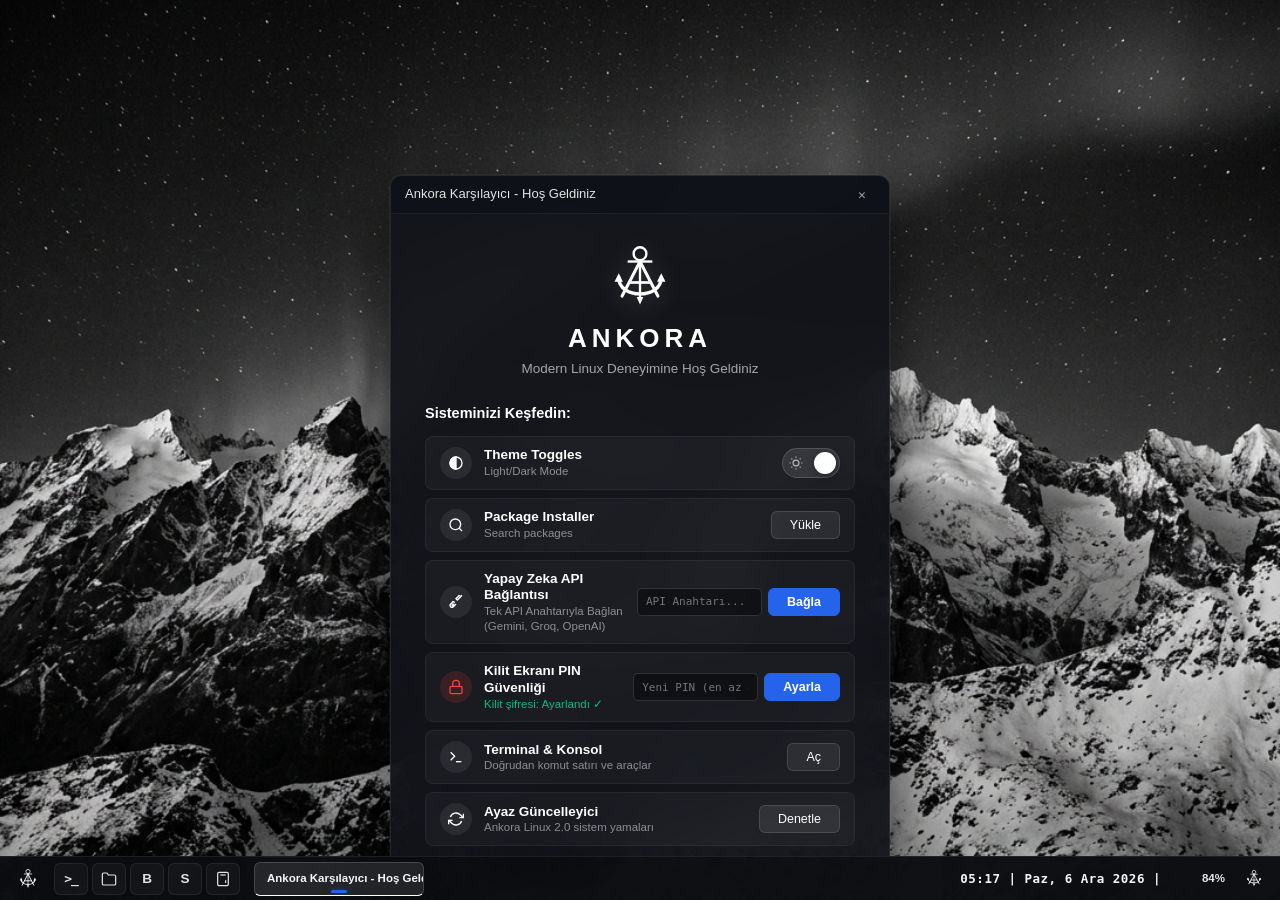
==== src/index.html @ e2a37437 "feat: Ayaz DE 2.0 guvenlik iyilestirmeleri, Windows build araclari ve hibrit Live ISO workflow" ====
<!DOCTYPE html>
<html lang="tr">
<head>
  <meta charset="UTF-8">
  <meta name="viewport" content="width=device-width, initial-scale=1.0">
  <title>Ayaz — Ankora Linux</title>
  <link rel="stylesheet" href="style.css">
</head>
<body class="desktop-body">

  <!-- Minimalist Monokrom Duvar Kağıdı Katmanı -->
  <div class="desktop-wallpaper" id="desktop-wallpaper"></div>

  <!-- Donanım Parlaklık ve Gece Filtresi -->
  <div id="screen-dimmer" class="screen-dimmer"></div>
  <div id="screen-night" class="screen-night"></div>

  <!-- AYAZ DE GÜVENLİ KİLİT EKRANI (LOCK SCREEN OVERLAY) -->
  <div id="screen-lock" class="screen-lock-overlay">
    <div class="lock-backdrop"></div>
    <div class="lock-container">
      <!-- Üst Durum ve Saat -->
      <div class="lock-top-bar">
        <div class="lock-brand">
          <img src="anchor.svg" alt="Ankora" class="lock-brand-icon">
          <span>Ankora Linux 2.0 (Daedalus)</span>
        </div>
        <div class="lock-indicators">
          <span class="lock-pill" id="lock-wifi-status">📶 Ankora-Net</span>
          <span class="lock-pill" id="lock-battery-status">🔋 %84</span>
        </div>
      </div>

      <div class="lock-center-content">
        <div class="lock-clock-box">
          <div class="lock-big-time" id="lock-clock-time">16:48</div>
          <div class="lock-big-date" id="lock-clock-date">Salı, 24 Ekim 2026</div>
        </div>

        <div class="lock-auth-card">
          <div class="lock-avatar-wrap">
            <img src="logo.svg" alt="pars" class="lock-avatar">
            <span class="lock-avatar-status"></span>
          </div>
          <div class="lock-username">pars</div>
          <div class="lock-hostname">ankora-box • SysVinit Kiosk</div>

          <!-- PIN / Şifre Giriş Formu (CSP Uyumlu) -->
          <form class="lock-form" id="lock-auth-form">
            <div class="lock-input-group">
              <input type="password" id="lock-password-input" class="lock-input" placeholder="Kilit PIN'i veya Parola..." autocomplete="current-password">
              <button type="button" class="btn-toggle-eye" id="btn-lock-toggle-pass" title="Göster/Gizle">👁️</button>
            </div>
            <button type="submit" class="btn-unlock" id="btn-lock-submit" title="Kilidi Aç">
              <svg viewBox="0 0 24 24" fill="none" stroke="currentColor" stroke-width="2">
                <line x1="5" y1="12" x2="19" y2="12"></line>
                <polyline points="12 5 19 12 12 19"></polyline>
              </svg>
            </button>
          </form>

          <div class="lock-error-msg" id="lock-error-msg"></div>

          <div class="lock-quick-hints">
            <span class="lock-hint">Güvenli Oturum Koruması (SHA-256 + Salt Doğrulamalı)</span>
          </div>
        </div>
      </div>

      <!-- Alt Güç Aksiyonları -->
      <div class="lock-bottom-bar">
        <button class="lock-power-btn" id="lock-btn-restart" title="Sistemi Yeniden Başlat">
          <svg viewBox="0 0 24 24" fill="none" stroke="currentColor" stroke-width="1.8"><polyline points="23 4 23 10 17 10"></polyline><polyline points="1 20 1 14 7 14"></polyline><path d="M3.51 9a9 9 0 0 1 14.85-3.36L23 10M1 14l4.64 4.36A9 9 0 0 0 20.49 15"></path></svg>
          Yeniden Başlat
        </button>
        <button class="lock-power-btn danger" id="lock-btn-shutdown" title="Sistemi Kapat">
          <svg viewBox="0 0 24 24" fill="none" stroke="currentColor" stroke-width="1.8"><path d="M18.36 6.64a9 9 0 1 1-12.73 0"></path><line x1="12" y1="2" x2="12" y2="12"></line></svg>
          Kapat
        </button>
      </div>
    </div>
  </div>

  <!-- MASAÜSTÜ ÇALIŞMA ALANI -->
  <main class="desktop-workspace" id="desktop-workspace">
    <!-- Ayaz DE Akıcı Pencere Hizalama & Snap Önizleme Hayaleti -->
    <div id="window-snap-preview" class="window-snap-preview"></div>

    <!-- MASAÜSTÜ SİMGELERİ (Yalnızca dinamik harici uygulamalar) -->
    <nav class="desktop-grid" id="desktop-grid" aria-label="Masaüstü Simgeleri">
      <div id="dynamic-desktop-icons"></div>
    </nav>

    <!-- ======================================================================= -->
    <!-- 1. ANKORA KARŞILAYICI (DESKTOP PREVIEW İLE BİREBİR)                     -->
    <!-- ======================================================================= -->
    <section class="window welcome-preview-window" id="win-welcome" style="top: calc(50vh - 275px); left: calc(50vw - 250px); width: 500px;" aria-labelledby="welcome-header-title">
      <div class="window-header" data-tauri-drag-region>
        <div class="window-meta">
          <span id="welcome-header-title">Ankora Karşılayıcı - Hoş Geldiniz</span>
        </div>
        <div class="window-controls">
          <button class="ctrl-btn close" title="Kapat">✕</button>
        </div>
      </div>
      <div class="window-view welcome-preview-view">
        <div class="welcome-preview-content">
          <!-- Centered Ankora Logo -->
          <div class="preview-logo-wrap">
            <img src="anchor.svg" alt="Ankora Logo" class="preview-anchor-logo">
          </div>

          <!-- ANKORA Heading -->
          <h1 class="preview-title">ANKORA</h1>
          <p class="preview-subtitle">Modern Linux Deneyimine Hoş Geldiniz</p>

          <!-- Sisteminizi Keşfedin -->
          <div class="preview-section-title">Sisteminizi Keşfedin:</div>

          <div class="preview-features-list">
            <!-- Row 1: Theme Toggles (Light/Dark Mode) -->
            <div class="preview-feature-row">
              <div class="feature-left">
                <div class="feature-icon-circle">
                  <svg viewBox="0 0 24 24" fill="none" stroke="currentColor" stroke-width="2" class="feature-svg">
                    <circle cx="12" cy="12" r="9"></circle>
                    <path d="M12 3a9 9 0 0 0 0 18z" fill="currentColor"></path>
                  </svg>
                </div>
                <div class="feature-labels">
                  <span class="feature-name">Theme Toggles</span>
                  <span class="feature-desc">Light/Dark Mode</span>
                </div>
              </div>
              <div class="feature-right">
                <div class="theme-sun-moon-toggle" id="welcome-theme-toggle" role="button" tabindex="0" title="Açık / Koyu Tema Değiştir">
                  <span class="toggle-icon sun" title="Açık Mod">
                    <svg viewBox="0 0 24 24" fill="none" stroke="currentColor" stroke-width="2"><circle cx="12" cy="12" r="5"></circle><line x1="12" y1="1" x2="12" y2="3"></line><line x1="12" y1="21" x2="12" y2="23"></line><line x1="4.22" y1="4.22" x2="5.64" y2="5.64"></line><line x1="18.36" y1="18.36" x2="19.78" y2="19.78"></line><line x1="1" y1="12" x2="3" y2="12"></line><line x1="21" y1="12" x2="23" y2="12"></line><line x1="4.22" y1="19.78" x2="5.64" y2="18.36"></line><line x1="18.36" y1="5.64" x2="19.78" y2="4.22"></line></svg>
                  </span>
                  <span class="toggle-icon moon" title="Koyu Mod">
                    <svg viewBox="0 0 24 24" fill="none" stroke="currentColor" stroke-width="2"><path d="M21 12.79A9 9 0 1 1 11.21 3 7 7 0 0 0 21 12.79z"></path></svg>
                  </span>
                  <span class="toggle-slider-knob"></span>
                </div>
              </div>
            </div>

            <!-- Row 2: Package Installer (Search packages) -> "Yükle" -->
            <div class="preview-feature-row">
              <div class="feature-left">
                <div class="feature-icon-circle">
                  <svg viewBox="0 0 24 24" fill="none" stroke="currentColor" stroke-width="2" class="feature-svg">
                    <circle cx="11" cy="11" r="8"></circle>
                    <line x1="21" y1="21" x2="16.65" y2="16.65"></line>
                  </svg>
                </div>
                <div class="feature-labels">
                  <span class="feature-name">Package Installer</span>
                  <span class="feature-desc">Search packages</span>
                </div>
              </div>
              <div class="feature-right">
                <button class="preview-action-btn" id="welcome-btn-store">Yükle</button>
              </div>
            </div>

            <!-- Row 3: Tek API Anahtarı ile AI Bağlantısı -->
            <div class="preview-feature-row ai-connect-row">
              <div class="feature-left">
                <div class="feature-icon-circle">
                  <svg viewBox="0 0 24 24" fill="none" stroke="currentColor" stroke-width="2" class="feature-svg">
                    <path d="M21 2l-2 2m-2-2l2 2m0 0l-5 5-2-2 5-5m-9 9l-4 4a2.828 2.828 0 0 0 4 4l4-4m-4-4l2 2"></path>
                    <circle cx="7.5" cy="16.5" r="1.5"></circle>
                  </svg>
                </div>
                <div class="feature-labels">
                  <span class="feature-name">Yapay Zeka API Bağlantısı</span>
                  <span class="feature-desc" id="welcome-key-status-label">Tek API Anahtarıyla Bağlan (Gemini, Groq, OpenAI)</span>
                </div>
              </div>
              <div class="feature-right">
                <div class="welcome-key-box">
                  <input type="password" id="welcome-api-key-input" class="welcome-key-input" placeholder="API Anahtarı..." autocomplete="off">
                  <button class="preview-action-btn highlight" id="welcome-btn-save-key">Bağla</button>
                </div>
              </div>
            </div>

            <!-- Row 3.1: Kilit Ekranı & Güvenlik PIN'i (İlk Açılış Ayarı) -->
            <div class="preview-feature-row lock-pin-row">
              <div class="feature-left">
                <div class="feature-icon-circle" style="background: rgba(239, 68, 68, 0.15); color: #ef4444;">
                  <svg viewBox="0 0 24 24" fill="none" stroke="currentColor" stroke-width="2" class="feature-svg">
                    <rect x="3" y="11" width="18" height="11" rx="2" ry="2"></rect>
                    <path d="M7 11V7a5 5 0 0 1 10 0v4"></path>
                  </svg>
                </div>
                <div class="feature-labels">
                  <span class="feature-name">Kilit Ekranı PIN Güvenliği</span>
                  <span class="feature-desc" id="welcome-lock-status-label">Kilit şifresi: İlk açılışta belirlenmelidir</span>
                </div>
              </div>
              <div class="feature-right">
                <div class="welcome-key-box">
                  <input type="password" id="welcome-lock-pin-input" class="welcome-key-input" placeholder="Yeni PIN (en az 4 hane)" maxlength="16" autocomplete="off">
                  <button class="preview-action-btn highlight" id="welcome-btn-save-pin">Ayarla</button>
                </div>
              </div>
            </div>

            <!-- Row 4: Terminal & Konsol -> "Aç" -->
            <div class="preview-feature-row">
              <div class="feature-left">
                <div class="feature-icon-circle">
                  <svg viewBox="0 0 24 24" fill="none" stroke="currentColor" stroke-width="2" class="feature-svg">
                    <polyline points="4 17 10 11 4 5"></polyline>
                    <line x1="12" y1="19" x2="20" y2="19"></line>
                  </svg>
                </div>
                <div class="feature-labels">
                  <span class="feature-name">Terminal &amp; Konsol</span>
                  <span class="feature-desc">Doğrudan komut satırı ve araçlar</span>
                </div>
              </div>
              <div class="feature-right">
                <button class="preview-action-btn" id="welcome-btn-term">Aç</button>
              </div>
            </div>

            <!-- Row 5: Sistem Güncellemeleri -> "Denetle" -->
            <div class="preview-feature-row">
              <div class="feature-left">
                <div class="feature-icon-circle">
                  <svg viewBox="0 0 24 24" fill="none" stroke="currentColor" stroke-width="2" class="feature-svg">
                    <polyline points="23 4 23 10 17 10"></polyline>
                    <polyline points="1 20 1 14 7 14"></polyline>
                    <path d="M3.51 9a9 9 0 0 1 14.85-3.36L23 10M1 14l4.64 4.36A9 9 0 0 0 20.49 15"></path>
                  </svg>
                </div>
                <div class="feature-labels">
                  <span class="feature-name">Ayaz Güncelleyici</span>
                  <span class="feature-desc">Ankora Linux 2.0 sistem yamaları</span>
                </div>
              </div>
              <div class="feature-right">
                <button class="preview-action-btn" id="welcome-btn-update">Denetle</button>
              </div>
            </div>
          </div>

          <!-- Alt Seçenekler -->
          <div class="welcome-preview-footer">
            <label class="check-container-sm">
              <input type="checkbox" id="chk-show-on-startup" checked>
              <span>Açılışta Karşılayıcıyı Göster</span>
            </label>
            <button class="btn-text-link" id="btn-open-advanced-settings" title="Tüm sistem ayarlarını aç">
              Tüm Ayarlar →
            </button>
          </div>
        </div>
      </div>
    </section>

    <!-- ======================================================================= -->
    <!-- 2. ANKORA KURULUM ARACI (MODERN OS TARGET INSTALLER)                    -->
    <!-- ======================================================================= -->
    <section class="window" id="win-installer" style="top: 50px; left: 200px; width: 780px; height: 540px;" aria-labelledby="installer-header-title">
      <div class="window-header" data-tauri-drag-region>
        <div class="window-meta">
          <img src="logo.svg" alt="Icon" class="meta-logo">
          <span id="installer-header-title">Ankora Linux Kurulum Aracı (OS Installer)</span>
        </div>
        <div class="window-controls">
          <button class="ctrl-btn min" title="Küçült">−</button>
          <button class="ctrl-btn max" title="Büyüt">□</button>
          <button class="ctrl-btn close" title="Kapat">✕</button>
        </div>
      </div>
      <div class="window-view">
        <div class="installer-wizard">
          
          <!-- Adım İlerleme Başlığı -->
          <div class="wizard-stepper">
            <div class="step-node active" id="step-node-1">1. Hedef Disk</div>
            <div class="step-node" id="step-node-2">2. Kullanıcı Hesabı</div>
            <div class="step-node" id="step-node-3">3. Kurulum Onayı</div>
            <div class="step-node" id="step-node-4">4. Kurulum Süreci</div>
          </div>

          <!-- Adım 1: Disk Seçimi -->
          <div class="wizard-pane active" id="wizard-pane-1">
            <h3>Hedef Sabit Diski veya SSD'yi Seçin</h3>
            <p>Ankora Linux, seçilen diski GPT biçiminde bölümlendirip EFI ve ext4 kök bölümü oluşturacaktır.</p>

            <div class="disk-selection-box" id="disk-selection-box">
              <!-- JS get_storage_devices ile doldurulacak -->
              <div class="disk-loading">Sürücüler taranıyor (lsblk)...</div>
            </div>

            <div class="wizard-nav">
              <button class="btn-pkg next-step-btn" id="btn-step1-next">İleri: Kullanıcı Bilgileri →</button>
            </div>
          </div>

          <!-- Adım 2: Kullanıcı ve Sistem Adı -->
          <div class="wizard-pane" id="wizard-pane-2">
            <h3>Kullanıcı ve Bilgisayar Bilgileri</h3>
            <p>Sisteminize giriş yapacağınız ana yönetici hesabını oluşturun:</p>

            <div class="form-grid">
              <div class="form-group">
                <label>Tam Adınız:</label>
                <input type="text" id="inst-fullname" class="input-mono" value="Pars Özkan">
              </div>
              <div class="form-group">
                <label>Kullanıcı Adı (sudo):</label>
                <input type="text" id="inst-username" class="input-mono" value="pars">
              </div>
              <div class="form-group">
                <label>Bilgisayar Adı (Hostname):</label>
                <input type="text" id="inst-hostname" class="input-mono" value="ankora-pc">
              </div>
              <div class="form-group">
                <label>Kullanıcı Parolası:</label>
                <input type="password" id="inst-password" class="input-mono" value="ankora">
              </div>
            </div>

            <div style="margin-top: 10px;">
              <label class="check-container">
                <input type="checkbox" id="inst-autologin" checked>
                <span>Açılışta otomatik oturum aç (nodm Kiosk modu)</span>
              </label>
            </div>

            <div class="wizard-nav">
              <button class="btn-pkg prev-step-btn" id="btn-step2-prev">← Geri</button>
              <button class="btn-pkg next-step-btn" id="btn-step2-next">İleri: Onay →</button>
            </div>
          </div>

          <!-- Adım 3: Kurulum Onayı -->
          <div class="wizard-pane" id="wizard-pane-3">
            <h3>Kurulumu Başlatmaya Hazır</h3>
            <div class="alert-box-mono">
              <strong>DİKKAT:</strong> Seçilen disk üzerindeki tüm mevcut veriler silinecektir!
            </div>

            <div class="summary-card">
              <div><span>Hedef Disk:</span> <strong id="sum-disk">/dev/sda</strong></div>
              <div><span>Kullanıcı Hesabı:</span> <strong id="sum-user">pars</strong></div>
              <div><span>Bilgisayar Adı:</span> <strong id="sum-host">ankora-pc</strong></div>
              <div><span>Taban Çekirdek:</span> <strong>Devuan Daedalus (SysVinit)</strong></div>
              <div><span>Önyükleyici:</span> <strong>GRUB x86_64-efi</strong></div>
            </div>

            <div class="wizard-nav">
              <button class="btn-pkg prev-step-btn" id="btn-step3-prev">← Geri</button>
              <button class="btn-pkg" id="btn-start-real-install" style="background: var(--text-primary); color: var(--bg-deep);">Diske Kurulumu Başlat</button>
            </div>
          </div>

          <!-- Adım 4: Kurulum Süreci -->
          <div class="wizard-pane" id="wizard-pane-4">
            <h3 id="inst-exec-title">Ankora Linux Kuruluyor...</h3>
            <p id="inst-exec-desc">Lütfen bekleyin, canlı imaj hedef diske kopyalanıyor.</p>

            <div class="progress-mono-track" style="height: 6px; margin: 16px 0;">
              <div class="progress-mono-fill" id="inst-wizard-progress" style="width: 5%;"></div>
            </div>

            <div class="term-viewport" style="height: 180px; font-size: 11px;" id="installer-logs-view">
              <div class="term-row muted">[1/6] Disk GPT olarak bölümlendiriliyor...</div>
            </div>

            <div class="wizard-nav" id="installer-finish-nav" style="display: none;">
              <button class="btn-pkg" id="btn-installer-reboot" style="background: var(--text-primary); color: var(--bg-deep);">Sistemi Yeniden Başlat</button>
            </div>
          </div>

        </div>
      </div>
    </section>

    <!-- ======================================================================= -->
    <!-- 3. ANKORA MAĞAZA                                                        -->
    <!-- ======================================================================= -->
    <section class="window" id="win-store" style="top: 70px; left: 90px; width: 840px; height: 500px;" aria-labelledby="store-header-title">
      <div class="window-header" data-tauri-drag-region>
        <div class="window-meta">
          <span id="store-header-title">Paket Yöneticisi — Ankora Deposu</span>
        </div>
        <div class="window-controls">
          <button class="ctrl-btn min" title="Küçült">−</button>
          <button class="ctrl-btn max" title="Büyüt">□</button>
          <button class="ctrl-btn close" title="Kapat">✕</button>
        </div>
      </div>
      <div class="window-view">
        <div class="store-container">
          <div class="store-toolbar">
            <input type="text" id="store-search" class="store-search" placeholder="Paket adı veya açıklama ara...">
            <div class="store-nav">
              <button class="store-filter-btn active" data-cat="all">Tümü</button>
              <button class="store-filter-btn" data-cat="dev">Geliştirici</button>
              <button class="store-filter-btn" data-cat="media">Medya</button>
              <button class="store-filter-btn" data-cat="graphics">Grafik</button>
              <button class="store-filter-btn" data-cat="net">İnternet</button>
              <button class="store-filter-btn" data-cat="office">Ofis</button>
              <button class="store-filter-btn" data-cat="sys">Sistem</button>
              <button class="store-filter-btn" data-cat="util">Araçlar</button>
            </div>
          </div>
          <div class="store-table-wrap">
            <table class="store-table">
              <thead>
                <tr>
                  <th style="width: 220px;">Uygulama</th>
                  <th>Açıklama</th>
                  <th style="width: 90px;">Boyut</th>
                  <th style="width: 120px; text-align: right;">Durum</th>
                </tr>
              </thead>
              <tbody id="store-table-body"></tbody>
            </table>
          </div>
        </div>
      </div>
    </section>

    <!-- ======================================================================= -->
    <!-- 4. TERMİNAL                                                             -->
    <!-- ======================================================================= -->
    <section class="window" id="win-terminal" style="top: 90px; left: 180px; width: 780px; height: 460px;" aria-labelledby="term-header-title">
      <div class="window-header" data-tauri-drag-region>
        <div class="window-meta">
          <span id="term-header-title">pars@ankora-os: ~ (bash / tauri-ipc)</span>
        </div>
        <div class="window-controls">
          <button class="ctrl-btn min" title="Küçült">−</button>
          <button class="ctrl-btn max" title="Büyüt">□</button>
          <button class="ctrl-btn close" title="Kapat">✕</button>
        </div>
      </div>
      <div class="window-view">
        <div class="term-toolbar">
          <div class="term-quick-chips">
            <button class="term-chip-btn" data-cmd="free -h">⚡ free -h</button>
            <button class="term-chip-btn" data-cmd="df -h /">💾 df -h</button>
            <button class="term-chip-btn" data-cmd="uptime">⏱ uptime</button>
            <button class="term-chip-btn" data-cmd="ps aux">📊 ps aux</button>
            <button class="term-chip-btn" data-cmd="uname -a">🐧 uname -a</button>
            <button class="term-chip-btn" data-cmd="clear">🧹 clear</button>
          </div>
          <button class="term-clear-action-btn" id="btn-term-clear-logs" title="Ekran Çıktısını Temizle">Temizle</button>
        </div>
        <div class="term-viewport" id="term-viewport">
          <div class="term-logs" id="term-logs">
            <div class="term-row muted">Ankora Linux 2.0 (Devuan Daedalus) x86_64 - Tauri Rust Native Core</div>
            <div class="term-row muted">Komut rehberi için 'help' yazabilirsiniz. Komutlar doğrudan sistem kabuğuna iletilir.</div>
          </div>
          <div class="term-cmdline">
            <span class="term-lead">pars@ankora-os:~$</span>
            <input type="text" id="term-input" class="term-input" autocomplete="off" spellcheck="false" autofocus>
          </div>
        </div>
      </div>
    </section>

    <!-- ======================================================================= -->
    <!-- 5. AI AJAN                                                              -->
    <!-- ======================================================================= -->
    <section class="window" id="win-ai" style="top: 60px; left: 140px; width: 760px; height: 520px;" aria-labelledby="ai-header-title">
      <div class="window-header" data-tauri-drag-region>
        <div class="window-meta">
          <span id="ai-header-title">Ankora AI Sistem Asistanı (Otonom Ajan & Çoklu Model)</span>
        </div>
        <div class="window-controls">
          <button class="ctrl-btn min" title="Küçült">−</button>
          <button class="ctrl-btn max" title="Büyüt">□</button>
          <button class="ctrl-btn close" title="Kapat">✕</button>
        </div>
      </div>
      <div class="window-view">
        <div class="ai-layout">
          <div class="ai-status-bar">
            <div class="ai-provider-info">
              <span class="ai-capsule" id="ai-current-provider-badge">Ollama (Yerel)</span>
              <span class="ai-capsule" id="ai-current-mode-badge">
                <svg class="btn-icon-svg" viewBox="0 0 24 24" fill="none" stroke="currentColor" stroke-width="1.8" style="width:12px;height:12px;display:inline-block;vertical-align:-1px;margin-right:4px;"><path d="M12 22s8-4 8-10V5l-8-3-8 3v7c0 6 8 10 8 10z"></path></svg>
                Sistem Teftiş Ajanı
              </span>
            </div>
            <div class="ai-endpoint-info">
              <span class="status-pill online" id="ai-status-indicator">Bağlı / Hazır</span>
              <button class="ai-config-toggle-btn" id="btn-ai-clear-chat" title="Sohbet Geçmişini Temizle ve Belleği Boşalt">
                <svg viewBox="0 0 24 24" fill="none" stroke="currentColor" stroke-width="1.8" style="width: 13px; height: 13px;"><polyline points="3 6 5 6 21 6"></polyline><path d="M19 6v14a2 2 0 0 1-2 2H7a2 2 0 0 1-2-2V6m3 0V4a2 2 0 0 1 2-2h4a2 2 0 0 1 2 2v2"></path></svg>
                <span>Temizle</span>
              </button>
              <button class="ai-config-toggle-btn" id="btn-toggle-ai-config" title="API Anahtarı ve Sağlayıcı Yapılandırması">
                <svg viewBox="0 0 24 24" fill="none" stroke="currentColor" stroke-width="1.8" style="width: 14px; height: 14px;"><circle cx="12" cy="12" r="3"></circle><path d="M19.4 15a1.65 1.65 0 0 0 .33 1.82l.06.06a2 2 0 0 1 0 2.83 2 2 0 0 1-2.83 0l-.06-.06a1.65 1.65 0 0 0-1.82-.33 1.65 1.65 0 0 0-1 1.51V21a2 2 0 0 1-2 2 2 2 0 0 1-2-2v-.09A1.65 1.65 0 0 0 9 19.4a1.65 1.65 0 0 0-1.82.33l-.06.06a2 2 0 0 1-2.83 0 2 2 0 0 1 0-2.83l.06-.06a1.65 1.65 0 0 0 .33-1.82 1.65 1.65 0 0 0-1.51-1H3a2 2 0 0 1-2-2 2 2 0 0 1 2-2h.09A1.65 1.65 0 0 0 4.6 9a1.65 1.65 0 0 0-.33-1.82l-.06-.06a2 2 0 0 1 0-2.83 2 2 0 0 1 2.83 0l.06.06a1.65 1.65 0 0 0 1.82.33H9a1.65 1.65 0 0 0 1-1.51V3a2 2 0 0 1 2-2 2 2 0 0 1 2 2v.09a1.65 1.65 0 0 0 1 1.51 1.65 1.65 0 0 0 1.82-.33l.06-.06a2 2 0 0 1 2.83 0 2 2 0 0 1 0 2.83l-.06.06a1.65 1.65 0 0 0-.33 1.82V9a1.65 1.65 0 0 0 1.51 1H21a2 2 0 0 1 2 2 2 2 0 0 1-2 2h-.09a1.65 1.65 0 0 0-1.51 1z"></path></svg>
                <span>API Ayarları</span>
              </button>
            </div>
          </div>

          <!-- Tek API Anahtarı ile Hızlı Bağlantı Paneli (Single-Key Connector) -->
          <div class="ai-config-drawer ai-single-key-drawer" id="ai-config-drawer">
            <div class="single-key-container">
              <div class="single-key-header">
                <span class="single-key-title">⚡ Yapay Zeka API Bağlantısı</span>
                <span class="single-key-desc">Sadece tek bir API anahtarı yapıştırın. Model ve sağlayıcı otomatik yapılandırılır.</span>
              </div>
              <div class="single-key-input-row">
                <div class="key-input-capsule">
                  <svg viewBox="0 0 24 24" fill="none" stroke="currentColor" stroke-width="2" class="key-field-icon"><path d="M21 2l-2 2m-2-2l2 2m0 0l-5 5-2-2 5-5m-9 9l-4 4a2.828 2.828 0 0 0 4 4l4-4m-4-4l2 2"></path><circle cx="7.5" cy="16.5" r="1.5"></circle></svg>
                  <input type="password" id="ai-cfg-key" class="input-mono-sm input-key-direct" placeholder="API Anahtarınızı yapıştırın (AIzaSy..., sk-..., gsk_...)" autocomplete="off">
                  <button type="button" class="btn-toggle-key-view" id="btn-toggle-key-view" title="Göster / Gizle">
                    <svg viewBox="0 0 24 24" fill="none" stroke="currentColor" stroke-width="1.8" style="width:14px;height:14px;"><path d="M1 12s4-8 11-8 11 8 11 8-4 8-11 8-11-8-11-8z"></path><circle cx="12" cy="12" r="3"></circle></svg>
                  </button>
                </div>
                <button class="btn-pkg-sm btn-connect-direct" id="btn-save-ai-cfg">Bağla &amp; Başlat</button>
                <button class="btn-pkg-sm btn-disconnect-direct" id="btn-disconnect-ai-key" style="display:none;">Bağlantıyı Kes</button>
              </div>
              <div class="single-key-footer-info">
                <span class="provider-auto-pill" id="ai-provider-auto-label">Desteklenen: Google Gemini, Groq Cloud, OpenAI, OpenRouter veya Çevrimdışı (Ollama)</span>
              </div>
            </div>
          </div>

          <div class="ai-feed" id="ai-feed">
            <div class="ai-entry bot">
              <span class="ai-author">Ankora AI</span>
              <p>Devuan Linux çekirdeğine bağlı sistem asistanınız ve otonom ajanınız hazır. Kendi API anahtarınızı (OpenAI, Gemini, Groq, OpenRouter) 'API Ayarları' butonundan bağlayabilir veya yerel Ollama ile çevrimdışı çalışabilirsiniz. Sistem eylemleri öncesinde her zaman güvenlik onayınız alınır.</p>
            </div>
          </div>
          <div class="ai-quick-row">
            <button class="ai-tag-btn" data-query="Sistem önbelleklerini temizle">Önbellek Temizliği</button>
            <button class="ai-tag-btn" data-query="Disk kullanımını ve RAM durumunu denetle">Disk & RAM Raporu</button>
            <button class="ai-tag-btn" data-query="Ağ bağlantısını ve IP durumunu listele">Ağ Durumu</button>
            <button class="ai-tag-btn" data-query="Çekirdek sürümünü ve telemetri durumunu ver">Sistem Teftişi</button>
          </div>
          <div class="ai-prompt-box">
            <input type="text" id="ai-prompt-input" placeholder="Ajana görev veya sistem komutu verin (Örn: Önbelleği temizle, disk durumunu ver)...">
            <button class="btn-pkg" id="btn-ai-submit">Gönder</button>
          </div>
        </div>
      </div>
    </section>

    <!-- ======================================================================= -->
    <!-- 6. ANKORA WEB TARAYICI (GÖMÜLÜ AYAZ WEBKIT BROWSER)                   -->
    <!-- ======================================================================= -->
    <section class="window" id="win-browser" style="top: 50px; left: 120px; width: 920px; height: 580px;" aria-labelledby="browser-header-title">
      <div class="window-header" data-tauri-drag-region>
        <div class="window-meta">
          <svg viewBox="0 0 24 24" fill="none" stroke="currentColor" stroke-width="1.8" style="width: 15px; height: 15px;">
            <circle cx="12" cy="12" r="10"></circle>
            <line x1="2" y1="12" x2="22" y2="12"></line>
            <path d="M12 2a15.3 15.3 0 0 1 4 10 15.3 15.3 0 0 1-4 10 15.3 15.3 0 0 1-4-10 15.3 15.3 0 0 1 4-10z"></path>
          </svg>
          <span id="browser-header-title">Ankora Web Tarayıcı — Ayaz WebKit</span>
        </div>
        <div class="window-controls">
          <button class="ctrl-btn min" title="Küçült">−</button>
          <button class="ctrl-btn max" title="Büyüt">□</button>
          <button class="ctrl-btn close" title="Kapat">✕</button>
        </div>
      </div>
      <div class="window-view">
        <div class="browser-app-container">
          <!-- Tarayıcı Üst Araç Çubuğu -->
          <div class="browser-toolbar">
            <div class="browser-nav-btns">
              <button class="browser-tool-btn" id="btn-browser-back" title="Geri">
                <svg viewBox="0 0 24 24" fill="none" stroke="currentColor" stroke-width="2" style="width:14px;height:14px;"><polyline points="15 18 9 12 15 6"></polyline></svg>
              </button>
              <button class="browser-tool-btn" id="btn-browser-fwd" title="İleri">
                <svg viewBox="0 0 24 24" fill="none" stroke="currentColor" stroke-width="2" style="width:14px;height:14px;"><polyline points="9 18 15 12 9 6"></polyline></svg>
              </button>
              <button class="browser-tool-btn" id="btn-browser-reload" title="Yenile">
                <svg viewBox="0 0 24 24" fill="none" stroke="currentColor" stroke-width="2" style="width:14px;height:14px;"><polyline points="23 4 23 10 17 10"></polyline><path d="M20.49 15a9 9 0 1 1-2.12-9.36L23 10"></path></svg>
              </button>
              <button class="browser-tool-btn" id="btn-browser-home" title="Ana Sayfa">
                <svg viewBox="0 0 24 24" fill="none" stroke="currentColor" stroke-width="2" style="width:14px;height:14px;"><path d="M3 9l9-7 9 7v11a2 2 0 0 1-2 2H5a2 2 0 0 1-2-2z"></path><polyline points="9 22 9 12 15 12 15 22"></polyline></svg>
              </button>
            </div>

            <!-- Adres Çubuğu -->
            <div class="browser-address-bar">
              <div class="browser-ssl-badge" title="Güvenli WebKit Motoru">
                <svg viewBox="0 0 24 24" fill="none" stroke="currentColor" stroke-width="2" style="width:13px;height:13px;color:#10b981;"><rect x="3" y="11" width="18" height="11" rx="2" ry="2"></rect><path d="M7 11V7a5 5 0 0 1 10 0v4"></path></svg>
              </div>
              <input type="text" id="browser-url-input" class="browser-url-input" value="https://duckduckgo.com" placeholder="Web adresi girin veya arama yapın...">
              <button class="browser-go-btn" id="btn-browser-go" title="Git">
                <svg viewBox="0 0 24 24" fill="none" stroke="currentColor" stroke-width="2" style="width:13px;height:13px;"><line x1="5" y1="12" x2="19" y2="12"></line><polyline points="12 5 19 12 12 19"></polyline></svg>
              </button>
            </div>

            <!-- Hızlı Arama Butonu -->
            <div class="browser-actions-group">
              <button class="browser-action-pill" id="btn-browser-search-mode">DuckDuckGo</button>
            </div>
          </div>

          <!-- Yer İmleri Çubuğu -->
          <div class="browser-bookmarks-bar">
            <button class="bookmark-chip active" data-url="https://duckduckgo.com">🔍 DuckDuckGo</button>
            <button class="bookmark-chip" data-url="https://ankalab.flarum.cloud">💬 Ankora Forum</button>
            <button class="bookmark-chip" data-url="https://ankora-linux.github.io">🌐 Ankora Linux Web</button>
            <button class="bookmark-chip" data-url="https://pkginfo.devuan.org">📦 Devuan Paketleri</button>
            <button class="bookmark-chip" data-url="https://tr.wikipedia.org">📚 Vikipedi</button>
            <button class="bookmark-chip" data-url="https://github.com">🐙 GitHub</button>
            <button class="bookmark-chip" data-url="https://news.ycombinator.com">📰 Hacker News</button>
            <button class="bookmark-chip" data-url="https://kernel.org">🐧 Linux Çekirdeği</button>
          </div>

          <!-- Web Görüntüleyici Gövdesi -->
          <div class="browser-viewport-container">
            <div class="browser-loading-bar" id="browser-loading-bar"></div>
            <iframe id="browser-iframe" class="browser-iframe" src="https://duckduckgo.com" sandbox="allow-scripts allow-same-origin allow-forms allow-popups"></iframe>
            <div id="browser-fallback-card" class="browser-fallback-card" style="display: none;">
              <div class="fallback-hero">
                <svg viewBox="0 0 24 24" fill="none" stroke="currentColor" stroke-width="1.8" style="width:36px;height:36px;"><circle cx="12" cy="12" r="10"></circle><line x1="2" y1="12" x2="22" y2="12"></line><path d="M12 2a15.3 15.3 0 0 1 4 10 15.3 15.3 0 0 1-4 10 15.3 15.3 0 0 1-4-10 15.3 15.3 0 0 1 4-10z"></path></svg>
                <h3 id="browser-fallback-title">Ankora Ağ Tarayıcısı</h3>
                <p id="browser-fallback-desc">Hafif ve güvenli yerleşik WebKit görüntüleyicisi aktif.</p>
                <button class="btn-pkg" id="btn-browser-refresh">Yeniden Yükle</button>
              </div>
            </div>
          </div>
        </div>
      </div>
    </section>

    <!-- ======================================================================= -->
    <!-- 7. ANKORA DOSYA VE BELGE YÖNETİCİSİ (OFFICE & FILES)                   -->
    <!-- ======================================================================= -->
    <section class="window" id="win-office" style="top: 60px; left: 130px; width: 880px; height: 560px;" aria-labelledby="office-header-title">
      <div class="window-header" data-tauri-drag-region>
        <div class="window-meta">
          <svg viewBox="0 0 24 24" fill="none" stroke="currentColor" stroke-width="1.75" style="width: 15px; height: 15px;">
            <path d="M14 2H6a2 2 0 0 0-2 2v16a2 2 0 0 0 2 2h12a2 2 0 0 0 2-2V8z"></path>
            <polyline points="14 2 14 8 20 8"></polyline>
          </svg>
          <span id="office-header-title">Ankora Office — Belge & PDF Görüntüleyici</span>
        </div>
        <div class="window-controls">
          <button class="ctrl-btn min" title="Küçült">−</button>
          <button class="ctrl-btn max" title="Büyüt">□</button>
          <button class="ctrl-btn close" title="Kapat">✕</button>
        </div>
      </div>
      <div class="window-view">
        <div class="office-layout">
          <div class="office-bar">
            <input type="file" id="office-file-picker" accept=".pdf,.docx,.txt,.md" style="display: none;">
            <button class="office-btn" id="btn-office-open">
              <svg class="btn-icon-svg" viewBox="0 0 24 24" fill="none" stroke="currentColor" stroke-width="1.8"><path d="M22 19a2 2 0 0 1-2 2H4a2 2 0 0 1-2-2V5a2 2 0 0 1 2-2h5l2 3h9a2 2 0 0 1 2 2z"></path></svg>
              <span>Dosya Aç...</span>
            </button>
            <div class="office-doc-meta" id="office-doc-meta">
              <strong id="office-filename">ankora-sistem-rehberi.pdf</strong>
              <span id="office-filesize">64 KB</span>
            </div>
            <div class="office-bar-actions">
              <button class="office-btn" id="btn-office-sample-pdf">Örnek PDF</button>
              <button class="office-btn" id="btn-office-sample-doc">Kiosk Raporu</button>
              <button class="office-btn" id="btn-office-print">Yazdır</button>
              <button class="office-btn office-close-btn" id="btn-office-close-doc" title="Belgeyi Kapat ve WebKit Belleğini Boşalt">Kapat</button>
            </div>
          </div>
          <div class="office-viewer-body" id="office-viewer-body">
            <!-- PDF Görüntüleyici (Native WebKit Frame) -->
            <iframe id="office-pdf-frame" class="office-pdf-frame" src="about:blank"></iframe>
            <!-- Metin / Markdown Görüntüleyici -->
            <div id="office-text-frame" class="office-text-frame" style="display: none;"></div>
          </div>
        </div>
      </div>
    </section>

    <!-- ======================================================================= -->
    <!-- 7. ANKORA SİSTEM AYARLARI (GELİŞMİŞ DAĞITIM VE KİOSK YÖNETİMİ)          -->
    <!-- ======================================================================= -->
    <section class="window" id="win-settings" style="top: 40px; left: 140px; width: 880px; height: 580px;" aria-labelledby="settings-header-title">
      <div class="window-header" data-tauri-drag-region>
        <div class="window-meta">
          <svg viewBox="0 0 24 24" fill="none" stroke="currentColor" stroke-width="1.8" style="width: 16px; height: 16px;"><circle cx="12" cy="12" r="3"></circle><path d="M19.4 15a1.65 1.65 0 0 0 .33 1.82l.06.06a2 2 0 0 1 0 2.83 2 2 0 0 1-2.83 0l-.06-.06a1.65 1.65 0 0 0-1.82-.33 1.65 1.65 0 0 0-1 1.51V21a2 2 0 0 1-2 2 2 2 0 0 1-2-2v-.09A1.65 1.65 0 0 0 9 19.4a1.65 1.65 0 0 0-1.82.33l-.06.06a2 2 0 0 1-2.83 0 2 2 0 0 1 0-2.83l.06-.06a1.65 1.65 0 0 0 .33-1.82 1.65 1.65 0 0 0-1.51-1H3a2 2 0 0 1-2-2 2 2 0 0 1 2-2h.09A1.65 1.65 0 0 0 4.6 9a1.65 1.65 0 0 0-.33-1.82l-.06-.06a2 2 0 0 1 0-2.83 2 2 0 0 1 2.83 0l.06.06a1.65 1.65 0 0 0 1.82.33H9a1.65 1.65 0 0 0 1-1.51V3a2 2 0 0 1 2-2 2 2 0 0 1 2 2v.09a1.65 1.65 0 0 0 1 1.51 1.65 1.65 0 0 0 1.82-.33l.06-.06a2 2 0 0 1 2.83 0 2 2 0 0 1 0 2.83l-.06.06a1.65 1.65 0 0 0-.33 1.82V9a1.65 1.65 0 0 0 1.51 1H21a2 2 0 0 1 2 2 2 2 0 0 1-2 2h-.09a1.65 1.65 0 0 0-1.51 1z"></path></svg>
          <span id="settings-header-title">Sistem Ayarları — Ankora Linux 2.0</span>
        </div>
        <div class="window-controls">
          <button class="ctrl-btn min" title="Küçült">−</button>
          <button class="ctrl-btn max" title="Büyüt">□</button>
          <button class="ctrl-btn close" title="Kapat">✕</button>
        </div>
      </div>
      <div class="window-view">
        <div class="settings-app-container">
          <!-- Ayarlar Sol Menü -->
          <nav class="settings-sidebar">
            <div class="settings-search-wrap">
              <input type="text" id="settings-filter" class="settings-filter-input" placeholder="Ayar ara...">
            </div>
            <div class="settings-nav-list">
              <button class="settings-nav-item active" data-pane="pane-set-theme">
                <svg class="nav-icon-svg" viewBox="0 0 24 24" fill="none" stroke="currentColor" stroke-width="1.8"><circle cx="12" cy="12" r="10"></circle><path d="M12 2a10 10 0 0 0 0 20 2 2 0 0 0 2-2 1 1 0 0 1 1-1h2a5 5 0 0 0 5-5c0-4.42-4.48-12-10-12z"></path></svg>
                <span>Görünüm & Tema</span>
              </button>
              <button class="settings-nav-item" data-pane="pane-set-display">
                <svg class="nav-icon-svg" viewBox="0 0 24 24" fill="none" stroke="currentColor" stroke-width="1.8"><rect x="2" y="3" width="20" height="14" rx="2"></rect><line x1="8" y1="21" x2="16" y2="21"></line><line x1="12" y1="17" x2="12" y2="21"></line></svg>
                <span>Ekran & Görüntü</span>
              </button>
              <button class="settings-nav-item" data-pane="pane-set-audio">
                <svg class="nav-icon-svg" viewBox="0 0 24 24" fill="none" stroke="currentColor" stroke-width="1.8"><polygon points="11 5 6 9 2 9 2 15 6 15 11 19 11 5"></polygon><path d="M19.07 4.93a10 10 0 0 1 0 14.14M15.54 8.46a5 5 0 0 1 0 7.07"></path></svg>
                <span>Ses & Bildirimler</span>
              </button>
              <button class="settings-nav-item" data-pane="pane-set-network">
                <svg class="nav-icon-svg" viewBox="0 0 24 24" fill="none" stroke="currentColor" stroke-width="1.8"><circle cx="12" cy="12" r="10"></circle><line x1="2" y1="12" x2="22" y2="12"></line><path d="M12 2a15.3 15.3 0 0 1 4 10 15.3 15.3 0 0 1-4 10 15.3 15.3 0 0 1-4-10 15.3 15.3 0 0 1 4-10z"></path></svg>
                <span>Ağ & İnternet</span>
              </button>
              <button class="settings-nav-item" data-pane="pane-set-power">
                <svg class="nav-icon-svg" viewBox="0 0 24 24" fill="none" stroke="currentColor" stroke-width="1.8"><polygon points="13 2 3 14 12 14 11 22 21 10 12 10 13 2"></polygon></svg>
                <span>Güç & Kiosk</span>
              </button>
              <button class="settings-nav-item" data-pane="pane-set-storage">
                <svg class="nav-icon-svg" viewBox="0 0 24 24" fill="none" stroke="currentColor" stroke-width="1.8"><rect x="2" y="4" width="20" height="8" rx="2"></rect><rect x="2" y="14" width="20" height="8" rx="2"></rect><line x1="6" y1="8" x2="6.01" y2="8"></line><line x1="6" y1="18" x2="6.01" y2="18"></line></svg>
                <span>Depolama & Disk</span>
              </button>
              <button class="settings-nav-item" data-pane="pane-set-about">
                <svg class="nav-icon-svg" viewBox="0 0 24 24" fill="none" stroke="currentColor" stroke-width="1.8"><circle cx="12" cy="12" r="10"></circle><line x1="12" y1="16" x2="12" y2="12"></line><line x1="12" y1="8" x2="12.01" y2="8"></line></svg>
                <span>Sistem & Dağıtım</span>
              </button>
              <button class="settings-nav-item" data-pane="pane-set-lock">
                <svg class="nav-icon-svg" viewBox="0 0 24 24" fill="none" stroke="currentColor" stroke-width="1.8"><rect x="3" y="11" width="18" height="11" rx="2" ry="2"></rect><path d="M7 11V7a5 5 0 0 1 10 0v4"></path></svg>
                <span>Kilit Ekranı & Güvenlik</span>
              </button>
            </div>
          </nav>

          <!-- Ayarlar Sağ Panel İçerikleri -->
          <div class="settings-panes-view">
            
            <!-- 1. PANE: GÖRÜNÜM & TEMA -->
            <div class="settings-pane active" id="pane-set-theme">
              <div class="pane-header">
                <h3>Görünüm & Kişiselleştirme</h3>
                <p>Sistem temasını, renk paletini ve arka plan görselini zevkinize göre özelleştirin.</p>
              </div>

              <!-- Tema Modu Seçimi -->
              <div class="settings-card-group">
                <span class="card-group-title">Masaüstü Teması</span>
                <div class="theme-picker-grid">
                  <div class="theme-card-choice" data-theme="theme-light">
                    <div class="theme-preview-box light">
                      <div class="preview-mini-bar"></div>
                      <div class="preview-mini-card"></div>
                    </div>
                    <strong>Nordik Açık (Ferah)</strong>
                    <span>Son kullanıcı dostu, aydınlık gümüş & beyaz</span>
                  </div>
                  <div class="theme-card-choice active" data-theme="theme-dark">
                    <div class="theme-preview-box dark">
                      <div class="preview-mini-bar"></div>
                      <div class="preview-mini-card"></div>
                    </div>
                    <strong>Modern Grafit</strong>
                    <span>Dengeli antrasit ve şık endüstriyel kontrast</span>
                  </div>
                  <div class="theme-card-choice" data-theme="theme-midnight">
                    <div class="theme-preview-box midnight">
                      <div class="preview-mini-bar"></div>
                      <div class="preview-mini-card"></div>
                    </div>
                    <strong>Derin Gece</strong>
                    <span>OLED dostu lacivert gece modu</span>
                  </div>
                </div>
              </div>

              <!-- Vurgu Rengi -->
              <div class="settings-card-group">
                <span class="card-group-title">Sistem Vurgu Rengi (Accent)</span>
                <div class="accent-color-row">
                  <button class="accent-pill-btn active" data-accent="#2563eb" style="--btn-color: #2563eb;" title="Ankora Mavisi"></button>
                  <button class="accent-pill-btn" data-accent="#059669" style="--btn-color: #059669;" title="Zümrüt Yeşili"></button>
                  <button class="accent-pill-btn" data-accent="#7c3aed" style="--btn-color: #7c3aed;" title="Ametist Moru"></button>
                  <button class="accent-pill-btn" data-accent="#ea580c" style="--btn-color: #ea580c;" title="Kehribar"></button>
                  <button class="accent-pill-btn" data-accent="#ffffff" style="--btn-color: #ffffff;" title="Gümüş Beyaz"></button>
                </div>
              </div>

              <!-- Duvar Kağıdı Seçimi -->
              <div class="settings-card-group">
                <span class="card-group-title">Duvar Kağıdı (8 Vektörel Arka Plan)</span>
                <div class="wallpaper-thumb-grid">
                  <div class="wp-thumb-card active" data-wp="wallpaper.svg">
                    <div class="thumb-img" style="background-image: url('wallpaper.svg');"></div>
                    <span>Siyah-Beyaz Dağlar</span>
                  </div>
                  <div class="wp-thumb-card" data-wp="wallpaper-obsidian.svg">
                    <div class="thumb-img" style="background-image: url('wallpaper-obsidian.svg');"></div>
                    <span>Obsidyen Izgara</span>
                  </div>
                  <div class="wp-thumb-card" data-wp="wallpaper-topo.svg">
                    <div class="thumb-img" style="background-image: url('wallpaper-topo.svg');"></div>
                    <span>Topoğrafik Zirve</span>
                  </div>
                  <div class="wp-thumb-card" data-wp="wallpaper-nordic.svg">
                    <div class="thumb-img" style="background-image: url('wallpaper-nordic.svg');"></div>
                    <span>Nordik Silsile</span>
                  </div>
                  <div class="wp-thumb-card" data-wp="wallpaper-aurora.svg">
                    <div class="thumb-img" style="background-image: url('wallpaper-aurora.svg');"></div>
                    <span>Nordik Şafak</span>
                  </div>
                  <div class="wp-thumb-card" data-wp="wallpaper-matrix.svg">
                    <div class="thumb-img" style="background-image: url('wallpaper-matrix.svg');"></div>
                    <span>Endüstriyel Matris</span>
                  </div>
                  <div class="wp-thumb-card" data-wp="wallpaper-zenith.svg">
                    <div class="thumb-img" style="background-image: url('wallpaper-zenith.svg');"></div>
                    <span>Zenith Prizma</span>
                  </div>
                  <div class="wp-thumb-card" data-wp="wallpaper-abstract-lines.svg">
                    <div class="thumb-img" style="background-image: url('wallpaper-abstract-lines.svg');"></div>
                    <span>Akıcı İpek Çizgiler</span>
                  </div>
                </div>
              </div>

              <!-- Gelişmiş Kişiselleştirme Seçenekleri -->
              <div class="settings-card-group">
                <span class="card-group-title">Pencere Kenarlık Kavisi (Border Radius)</span>
                <div class="option-pill-group" id="group-corner-radius">
                  <button class="option-pill-btn" data-radius="0px">Keskin (0px Flat)</button>
                  <button class="option-pill-btn active" data-radius="6px">Modern (6px)</button>
                  <button class="option-pill-btn" data-radius="12px">Yuvarlak (12px)</button>
                </div>
              </div>

              <div class="settings-card-group">
                <span class="card-group-title">Pencere Saydamlığı & Cam Efekti</span>
                <div class="option-pill-group" id="group-window-blur">
                  <button class="option-pill-btn" data-glass="solid">Tam Opak (Katı)</button>
                  <button class="option-pill-btn active" data-glass="balanced">Dengeli Cam (%85)</button>
                  <button class="option-pill-btn" data-glass="high">Şeffaf Cam (%65)</button>
                </div>
              </div>

              <div class="settings-card-group">
                <span class="card-group-title">Görev Çubuğu Yerleşimi & Boyutu</span>
                <div class="option-pill-group" id="group-taskbar-align">
                  <button class="option-pill-btn active" data-align="center">Ortalanmış (Win 11)</button>
                  <button class="option-pill-btn" data-align="left">Sol Hizalı (Klasik Linux)</button>
                </div>
                <div class="option-pill-group" id="group-taskbar-size" style="margin-top: 8px;">
                  <button class="option-pill-btn" data-height="36px">Kompakt (36px)</button>
                  <button class="option-pill-btn active" data-height="44px">Standart (44px)</button>
                  <button class="option-pill-btn" data-height="52px">Geniş (52px)</button>
                </div>
              </div>

              <div class="settings-card-group">
                <span class="card-group-title">Arayüz Animasyon Seviyesi</span>
                <div class="option-pill-group" id="group-anim-speed">
                  <button class="option-pill-btn active" data-anim="smooth">Akıcı 60 FPS</button>
                  <button class="option-pill-btn" data-anim="fast">Minimal / Hızlı</button>
                  <button class="option-pill-btn" data-anim="none">Kapalı (Kiosk)</button>
                </div>
              </div>
            </div>

            <!-- 2. PANE: EKRAN & DONANIM -->
            <div class="settings-pane" id="pane-set-display">
              <div class="pane-header">
                <h3>Ekran & Donanım Çözünürlüğü</h3>
                <p>xrandr ve KMS çekirdek sürücüsü üzerinden donanım ekran yapılandırması.</p>
              </div>

              <div class="setting-row-item">
                <div class="row-desc">
                  <strong>Ekran Parlaklığı</strong>
                  <span>xrandr donanım arka aydınlatma çarpanı</span>
                </div>
                <div class="row-control">
                  <input type="range" id="ctrl-brightness" min="20" max="100" value="100" class="slider-mono">
                  <span id="brightness-val-label" class="val-label">%100</span>
                </div>
              </div>

              <div class="setting-row-item">
                <div class="row-desc">
                  <strong>Gece Işığı Modu</strong>
                  <span>Göz yorgunluğunu azaltan sıcak mavi ışık filtresi</span>
                </div>
                <div class="row-control">
                  <label class="toggle-switch">
                    <input type="checkbox" id="ctrl-night">
                    <span class="toggle-slider"></span>
                  </label>
                </div>
              </div>

              <div class="setting-row-item">
                <div class="row-desc">
                  <strong>Ekran Çözünürlüğü</strong>
                  <span>DisplayPort / eDP panel çözünürlük modu</span>
                </div>
                <div class="row-control">
                  <select id="ctrl-resolution" class="select-mono">
                    <option value="1920x1080" selected>1920 x 1080 (16:9 Full HD - Önerilen)</option>
                    <option value="2560x1440">2560 x 1440 (16:9 2K QHD)</option>
                    <option value="3840x2160">3840 x 2160 (16:9 4K UHD)</option>
                    <option value="1366x768">1366 x 768 (16:9 WXGA)</option>
                  </select>
                </div>
              </div>

              <div class="setting-row-item">
                <div class="row-desc">
                  <strong>Ekran Yenileme Hızı</strong>
                  <span>Monitör dikey tazeleme frekansı</span>
                </div>
                <div class="row-control">
                  <select id="ctrl-refresh-rate" class="select-mono">
                    <option value="60">60 Hz (Standart)</option>
                    <option value="120">120 Hz (Akıcı)</option>
                    <option value="144">144 Hz (Yüksek Hız)</option>
                  </select>
                </div>
              </div>

              <div class="setting-row-item">
                <div class="row-desc">
                  <strong>Arayüz Ölçekleme (DPI)</strong>
                  <span>Yüksek çözünürlüklü ekranlar için UI büyüteci</span>
                </div>
                <div class="row-control">
                  <select id="ctrl-scaling" class="select-mono">
                    <option value="100" selected>%100 (Varsayılan)</option>
                    <option value="125">%125 (Büyütülmüş)</option>
                    <option value="150">%150 (Yüksek DPI)</option>
                  </select>
                </div>
              </div>
            </div>

            <!-- 3. PANE: SES & BİLDİRİMLER -->
            <div class="settings-pane" id="pane-set-audio">
              <div class="pane-header">
                <h3>Ses & Bildirim Ayarları</h3>
                <p>ALSA ses altyapısı ve sistem bildirim tercihleri.</p>
              </div>

              <div class="setting-row-item">
                <div class="row-desc">
                  <strong>Ana Çıkış Aygıtı</strong>
                  <span>Donanım ses kartı veya DAC portu</span>
                </div>
                <div class="row-control">
                  <select id="ctrl-audio-device" class="select-mono">
                    <option value="alsa-hda" selected>ALSA HDA Intel PCH (Dahili Hoparlör/Jak)</option>
                    <option value="usb-dac">USB Audio DAC / Harici Kulaklık</option>
                    <option value="hdmi">HDMI / DisplayPort Digital Audio</option>
                  </select>
                </div>
              </div>

              <div class="setting-row-item">
                <div class="row-desc">
                  <strong>Ana Ses Düzeyi</strong>
                  <span>Genel hoparlör ses şiddeti</span>
                </div>
                <div class="row-control">
                  <input type="range" id="ctrl-volume" min="0" max="100" value="80" class="slider-mono">
                  <span id="volume-val-label" class="val-label">%80</span>
                </div>
              </div>

              <div class="setting-row-item">
                <div class="row-desc">
                  <strong>Sistem Uyarı Sesleri</strong>
                  <span>Pencere, hata ve modal etkileşim tonları</span>
                </div>
                <div class="row-control">
                  <label class="toggle-switch">
                    <input type="checkbox" id="ctrl-sound-effects" checked>
                    <span class="toggle-slider"></span>
                  </label>
                </div>
              </div>

              <div class="setting-row-item">
                <div class="row-desc">
                  <strong>Sessiz Mod (Rahatsız Etme)</strong>
                  <span>Kiosk ekranında açılan tüm bildirimleri gizler</span>
                </div>
                <div class="row-control">
                  <label class="toggle-switch">
                    <input type="checkbox" id="ctrl-dnd">
                    <span class="toggle-slider"></span>
                  </label>
                </div>
              </div>
            </div>

            <!-- 4. PANE: AĞ & İNTERNET -->
            <div class="settings-pane" id="pane-set-network">
              <div class="pane-header">
                <h3>Ağ & İnternet Bağlantısı</h3>
                <p>Kablolu Gigabit Ethernet ve kablosuz Wi-Fi arayüzleri.</p>
              </div>

              <div class="network-status-banner">
                <div class="net-banner-icon">
                  <svg viewBox="0 0 24 24" fill="none" stroke="currentColor" stroke-width="2"><path d="M5 12.55a11 11 0 0 1 14.08 0"></path><path d="M1.42 9a16 16 0 0 1 21.16 0"></path><path d="M8.53 16.11a6 6 0 0 1 6.95 0"></path><line x1="12" y1="20" x2="12.01" y2="20"></line></svg>
                </div>
                <div class="net-banner-meta">
                  <strong>eth0 — Gigabit Ethernet</strong>
                  <span>Bağlı • 1000 Mbps Tam Çift Yönlü • İnternet Erişimi Aktif</span>
                </div>
                <span class="status-tag-active">Aktif</span>
              </div>

              <div class="settings-card-group">
                <span class="card-group-title">Ağ Yapılandırma Bilgileri</span>
                <div class="telemetry-grid">
                  <div class="telemetry-cell"><span>IP Adresi:</span><strong>192.168.1.105</strong></div>
                  <div class="telemetry-cell"><span>Ağ Geçidi (Gateway):</span><strong>192.168.1.1</strong></div>
                  <div class="telemetry-cell"><span>Alt Ağ Maskesi:</span><strong>255.255.255.0 (/24)</strong></div>
                  <div class="telemetry-cell"><span>DNS Sunucuları:</span><strong>1.1.1.1, 8.8.8.8</strong></div>
                </div>
              </div>

              <div class="settings-card-group">
                <div class="group-header-row">
                  <span class="card-group-title">Kablosuz Ağlar (Wi-Fi)</span>
                  <button class="btn-pkg-sm" id="btn-wifi-scan">Ağları Tara</button>
                </div>
                <div class="wifi-list">
                  <div class="wifi-row connected">
                    <div class="wifi-row-meta">
                      <strong>Ankora_Lab_5G</strong>
                      <span>WPA2/WPA3 Kişisel • 5 GHz</span>
                    </div>
                    <span class="wifi-signal">
                      <svg viewBox="0 0 24 24" fill="none" stroke="currentColor" stroke-width="2" style="width: 13px; height: 13px; display: inline-block; vertical-align: -2px; margin-right: 4px;"><path d="M5 12.55a11 11 0 0 1 14.08 0"></path><path d="M1.42 9a16 16 0 0 1 21.16 0"></path><path d="M8.53 16.11a6 6 0 0 1 6.95 0"></path><line x1="12" y1="20" x2="12.01" y2="20"></line></svg>
                      %96 (Bağlı)
                    </span>
                  </div>
                  <div class="wifi-row">
                    <div class="wifi-row-meta">
                      <strong>Ofis_Guvenli_Fiber</strong>
                      <span>WPA2 Kurumsal</span>
                    </div>
                    <button class="btn-pkg-sm">Bağlan</button>
                  </div>
                  <div class="wifi-row">
                    <div class="wifi-row-meta">
                      <strong>Misafir_Agi</strong>
                      <span>Açık Ağ</span>
                    </div>
                    <button class="btn-pkg-sm">Bağlan</button>
                  </div>
                </div>
              </div>
            </div>

            <!-- 5. PANE: GÜÇ & KİOSK POLİTİKASI -->
            <div class="settings-pane" id="pane-set-power">
              <div class="pane-header">
                <h3>Güç Yönetimi & Kiosk Politikası</h3>
                <p>Devuan nodm oto-oturum açma ve kesintisiz çalışma kuralları.</p>
              </div>

              <div class="setting-row-item">
                <div class="row-desc">
                  <strong>Ekran Zaman Aşımı (Kiosk Uyku)</strong>
                  <span>Hareketsizlik sonrası ekranın karartılma süresi</span>
                </div>
                <div class="row-control">
                  <select class="select-mono">
                    <option value="never" selected>Hiçbir Zaman (Kiosk Modu - Önerilen)</option>
                    <option value="15">15 Dakika</option>
                    <option value="30">30 Dakika</option>
                    <option value="60">1 Saat</option>
                  </select>
                </div>
              </div>

              <div class="setting-row-item">
                <div class="row-desc">
                  <strong>Sistem Güç Profili</strong>
                  <span>İşlemci frekans ölçekleme politikası (cpufreq)</span>
                </div>
                <div class="row-control">
                  <select class="select-mono">
                    <option value="performance">Yüksek Performans (performance)</option>
                    <option value="balanced" selected>Dengeli (schedutil / ondemand)</option>
                    <option value="powersave">Güç Tasarrufu (powersave)</option>
                  </select>
                </div>
              </div>

              <div class="setting-row-item">
                <div class="row-desc">
                  <strong>Oto-Giriş (Auto-Login nodm)</strong>
                  <span>Açılışta şifre sormadan doğrudan masaüstüne gir</span>
                </div>
                <div class="row-control">
                  <label class="toggle-switch">
                    <input type="checkbox" checked disabled>
                    <span class="toggle-slider"></span>
                  </label>
                </div>
              </div>

              <div class="setting-row-item">
                <div class="row-desc">
                  <strong>Geçici Live Oturum Modu (OverlayFS)</strong>
                  <span>Yeniden başlatıldığında tüm disk değişikliklerini sıfırla</span>
                </div>
                <div class="row-control">
                  <label class="toggle-switch">
                    <input type="checkbox" id="chk-overlay-mode">
                    <span class="toggle-slider"></span>
                  </label>
                </div>
              </div>
            </div>

            <!-- 6. PANE: DEPOLAMA & DİSK -->
            <div class="settings-pane" id="pane-set-storage">
              <div class="pane-header">
                <h3>Depolama Alanı & Önbellek</h3>
                <p>Disk bölümleri, ZRAM bellek sıkıştırması ve sistem temizlik araçları.</p>
              </div>

              <div class="disk-usage-card" id="card-ram-usage">
                <div class="disk-usage-meta">
                  <strong>Sistem Belleği (RAM) Tüketimi</strong>
                  <span id="label-ram-settings-usage">110 MB / 8.0 GB (%1.3 Kullanımda)</span>
                </div>
                <div class="disk-progress-bar">
                  <div class="disk-progress-fill" id="fill-ram-settings-bar" style="width: 12%; background: var(--accent-active);"></div>
                </div>
              </div>

              <div class="disk-usage-card">
                <div class="disk-usage-meta">
                  <strong>/dev/sda2 (Kök Dosya Sistemi — ext4)</strong>
                  <span>14.8 GB kullanılıyor / 64.0 GB Toplam (49.2 GB Boş)</span>
                </div>
                <div class="disk-progress-bar">
                  <div class="disk-progress-fill" style="width: 23%;"></div>
                </div>
              </div>

              <div class="disk-usage-card">
                <div class="disk-usage-meta">
                  <strong>ZRAM Sıkıştırılmış Takas Belleği (zram0)</strong>
                  <span>420 MB / 4.0 GB (LZO-RLE Hızlı Sıkıştırma)</span>
                </div>
                <div class="disk-progress-bar">
                  <div class="disk-progress-fill" style="width: 10%; background: #10b981;"></div>
                </div>
              </div>

              <div class="settings-card-group">
                <span class="card-group-title">Sistem Bakım & Bellek Optimizasyon Araçları</span>
                
                <div class="storage-action-row highlight-action-row">
                  <div class="storage-action-desc">
                    <strong>RAM'i Boşalt & Çekirdek Önbelleklerini Temizle</strong>
                    <span>SysVinit/Kernel tamponlarını boşaltır, GLIBC heap'ini daraltır ve gereksiz DOM önbelleğini siler.</span>
                  </div>
                  <button class="btn-pkg action-accent-btn" id="btn-clean-ram">⚡ RAM'i Boşalt</button>
                </div>

                <div class="storage-action-row">
                  <div class="storage-action-desc">
                    <strong>Ultra Düşük RAM Modu (Kiosk Eco Mode)</strong>
                    <span>Pencere bulanıklıklarını (blur) kapatır, GPU bellek tamponlarını minimuma indirir.</span>
                  </div>
                  <label class="check-container" style="margin: 0;">
                    <input type="checkbox" id="chk-eco-ram-mode">
                    <span>Etkin</span>
                  </label>
                </div>

                <div class="storage-action-row">
                  <div class="storage-action-desc">
                    <strong>APT Paket Depo Önbelleği</strong>
                    <span>İndirilen .deb kurulum paketlerini temizler (apt-get clean)</span>
                  </div>
                  <button class="btn-pkg" id="btn-clean-apt">Önbelleği Temizle</button>
                </div>
                <div class="storage-action-row">
                  <div class="storage-action-desc">
                    <strong>Geçici Dosyalar (/tmp)</strong>
                    <span>Uygulamaların bıraktığı geçici önbellekleri siler</span>
                  </div>
                  <button class="btn-pkg" id="btn-clean-tmp">Geçicileri Temizle</button>
                </div>
              </div>
            </div>

            <!-- 7. PANE: SİSTEM & DAĞITIM BİLGİSİ (ABOUT & ISO BUILD) -->
            <div class="settings-pane" id="pane-set-about">
              <div class="pane-header">
                <h3>Sistem & Dağıtım Bilgisi</h3>
                <p>Ankora Linux bağımsız Devuan tabanlı Kiosk işletim sistemi.</p>
              </div>

              <div class="about-hero-card">
                <img src="logo.svg" alt="Ankora Logo" class="about-hero-logo">
                <div class="about-hero-text">
                  <h2>ANKORA LINUX 2.0</h2>
                  <span class="hero-edition">Ayaz DE Edition • Systemd-Free Kiosk Platform</span>
                  <p>Hafif WebKitGTK ve Rust Tauri çekirdeği ile güçlendirilmiş, Ayaz Masaüstü Ortamı (DE) barındıran bağımsız Devuan GNU/Linux dağıtımı.</p>
                </div>
              </div>

              <div class="telemetry-grid">
                <div class="telemetry-cell"><span>İşletim Sistemi:</span><strong id="tele-os">Devuan Daedalus 5.0</strong></div>
                <div class="telemetry-cell"><span>Masaüstü Ortamı:</span><strong>Ayaz DE 2.0</strong></div>
                <div class="telemetry-cell"><span>İnit Sistemi:</span><strong id="tele-init">SysVinit 3.06 (PID 1)</strong></div>
                <div class="telemetry-cell"><span>Linux Çekirdeği:</span><strong id="tele-kernel">Linux 6.1.0-22-amd64</strong></div>
                <div class="telemetry-cell"><span>Bellek (RAM):</span><strong id="tele-mem">1.2 / 8.0 GB (Aktif)</strong></div>
                <div class="telemetry-cell"><span>ISO İmaj Kimliği:</span><strong>ankora-2.0-daedalus.iso</strong></div>
              </div>

              <div class="about-update-banner">
                <div class="update-status-text">
                  <strong id="update-status-title">Ayaz Masaüstü & Sistem Güncellemeleri</strong>
                  <span id="update-status-desc">GitHub Release ve Devuan paket depolarını denetleyin.</span>
                </div>
                <button class="btn-pkg" id="btn-check-updates">Güncellemeleri Denetle</button>
              </div>
            </div>

            <!-- 8. Kilit Ekranı & Güvenlik Ayarları Paneli -->
            <div class="settings-pane" id="pane-set-lock">
              <div class="pane-header">
                <h3>Kilit Ekranı &amp; Güvenlik</h3>
                <p>Oturum kilit şifresini belirleyin, otomatik kilit süresini ve güvenlik ilkelerini yönetin.</p>
              </div>

              <div class="settings-card">
                <div class="settings-card-header">
                  <h4>Kilit Ekranı PIN Değiştir</h4>
                  <p>Cihazınızı yetkisiz erişimlere karşı korumak için bir PIN veya parola belirleyin.</p>
                </div>
                <div class="settings-card-body">
                  <div class="settings-form-row">
                    <label for="settings-current-pin">Mevcut PIN</label>
                    <input type="password" id="settings-current-pin" class="settings-input-sm" placeholder="Mevcut PIN">
                  </div>
                  <div class="settings-form-row">
                    <label for="settings-new-pin">Yeni PIN</label>
                    <input type="password" id="settings-new-pin" class="settings-input-sm" placeholder="Yeni PIN veya parola">
                  </div>
                  <div class="settings-form-row">
                    <label for="settings-confirm-pin">Yeni PIN Tekrar</label>
                    <input type="password" id="settings-confirm-pin" class="settings-input-sm" placeholder="Yeni PIN tekrar">
                  </div>
                  <div class="settings-actions-row">
                    <button class="btn-pkg" id="btn-save-settings-pin" style="background: var(--accent-blue, #0284c7); color: #fff;">PIN'i Güncelle</button>
                    <span class="settings-status-note" id="settings-pin-status"></span>
                  </div>
                </div>
              </div>

              <div class="settings-card" style="margin-top: 14px;">
                <div class="settings-card-header">
                  <h4>Otomatik Kilit Zaman Aşımı</h4>
                  <p>Belirli bir süre işlem yapılmadığında oturumun otomatik olarak kilitlenmesini sağlar.</p>
                </div>
                <div class="settings-card-body">
                  <div class="settings-form-row">
                    <label for="settings-autolock-select">Boşta Kalma Süresi</label>
                    <select id="settings-autolock-select" class="settings-select-sm">
                      <option value="0">Hiçbir zaman (Kapat)</option>
                      <option value="1">1 Dakika sonra</option>
                      <option value="5">5 Dakika sonra</option>
                      <option value="15">15 Dakika sonra</option>
                      <option value="30">30 Dakika sonra</option>
                    </select>
                  </div>
                  <div class="settings-actions-row">
                    <button class="btn-pkg" id="btn-test-lock-now">Şimdi Kilitle (Super + L)</button>
                  </div>
                </div>
              </div>
            </div>

          </div>
        </div>
      </div>
    </section>
    <!-- ======================================================================= -->
    <!-- 8. AYAZ GÜNCELLEYİCİ (AYAZ DE UPDATE MANAGER)                           -->
    <!-- ======================================================================= -->
    <section class="window" id="win-updater" style="top: 80px; left: 220px; width: 680px; height: 510px;" aria-labelledby="updater-header-title">
      <div class="window-header" data-tauri-drag-region>
        <div class="window-meta">
          <svg viewBox="0 0 24 24" fill="none" stroke="currentColor" stroke-width="1.8" style="width: 14px; height: 14px; margin-right: 6px; display: inline-block; vertical-align: -2px;">
            <path d="M21.5 2v6h-6M21.34 15.57a10 10 0 1 1-.57-8.38l5.67-5.67"/>
          </svg>
          <span id="updater-header-title">Ayaz Güncelleyici — Masaüstü Ortamı (DE)</span>
        </div>
        <div class="window-controls">
          <button class="ctrl-btn min" title="Küçült">−</button>
          <button class="ctrl-btn max" title="Büyüt">□</button>
          <button class="ctrl-btn close" title="Kapat">✕</button>
        </div>
      </div>
      <div class="window-view">
        <div class="updater-container">
          
          <!-- Üst Durum Kartı -->
          <div class="updater-status-card">
            <div class="updater-hero-icon" id="updater-hero-icon">
              <svg viewBox="0 0 24 24" fill="none" stroke="currentColor" stroke-width="2">
                <path d="M21 15v4a2 2 0 0 1-2 2H5a2 2 0 0 1-2-2v-4"></path>
                <polyline points="7 10 12 15 17 10"></polyline>
                <line x1="12" y1="15" x2="12" y2="3"></line>
              </svg>
            </div>
            <div class="updater-hero-info">
              <div class="updater-version-row">
                <span class="updater-app-name">Ayaz Masaüstü Ortamı (DE)</span>
                <span class="updater-badge" id="updater-status-badge">Kontrol Edilmedi</span>
              </div>
              <div class="updater-sub-meta">
                <span>Mevcut: <strong id="updater-curr-ver">v2.0.0</strong></span>
                <span class="dot-sep">•</span>
                <span>En Son: <strong id="updater-latest-ver">—</strong></span>
                <span class="dot-sep">•</span>
                <span>Dağıtım: <strong>Ankora Linux</strong></span>
              </div>
            </div>
          </div>

          <!-- Sürüm Notları / Yenilikler Bölümü -->
          <div class="updater-section-heading">
            <span>Sürüm Notları & Değişiklikler (Changelog)</span>
            <span class="updater-date" id="updater-release-date"></span>
          </div>
          <div class="updater-notes-box" id="updater-notes-box">
            <div class="updater-notes-placeholder">
              Ayaz DE güncellemelerini denetlemek ve yeni sürüm olup olmadığını öğrenmek için aşağıdaki <strong>"Güncellemeleri Denetle"</strong> butonuna tıklayın.
            </div>
          </div>

          <!-- İlerleme Çubuğu Alanı (İndirme/Kurulum sırasında görünür) -->
          <div class="updater-progress-section" id="updater-progress-section" style="display: none;">
            <div class="updater-progress-header">
              <span id="updater-progress-label">Güncelleme paketi indiriliyor...</span>
              <span id="updater-progress-pct">0%</span>
            </div>
            <div class="progress-mono-track">
              <div class="progress-mono-fill" id="updater-progress-fill" style="width: 0%;"></div>
            </div>
          </div>

          <!-- Alt İşlem Butonları -->
          <div class="updater-actions-bar">
            <div class="updater-repo-hint">
              <span>Depo: <code>github.com/Ankora-Linux/Ayaz</code> • Devuan Daedalus</span>
            </div>
            <div class="updater-buttons">
              <button class="btn-pkg" id="btn-updater-check">DE Güncellemelerini Denetle</button>
              <button class="btn-pkg" id="btn-updater-apt" title="Sistem paket havuzunu yenile (apt-get update)">Paket Listesini Denetle (APT)</button>
              <button class="btn-pkg" id="btn-updater-upgrade" style="background: rgba(37, 99, 235, 0.2); color: #38bdf8; border-color: rgba(37, 99, 235, 0.4);" title="Tüm sistem paketlerini ve masaüstü ortamını en son sürüme yükselt (apt-get upgrade)">Tüm Sistemi Güncelle (Upgrade)</button>
              <button class="btn-pkg primary" id="btn-updater-apply" disabled style="display: none; background: var(--text-primary); color: var(--bg-deep);">Şimdi Güncelle</button>
              <button class="btn-pkg" id="btn-updater-restart" style="display: none; background: #10b981; color: #fff;">Masaüstünü Yeniden Başlat</button>
            </div>
          </div>

        </div>
      </div>
    </section>

    <!-- ======================================================================= -->
    <!-- 9. GÖREV YÖNETİCİSİ & KAYNAK MONİTÖRÜ (TASK MANAGER)                   -->
    <!-- ======================================================================= -->
    <section class="window" id="win-taskmgr" style="top: 70px; left: 180px; width: 820px; height: 530px;" aria-labelledby="taskmgr-header-title">
      <div class="window-header" data-tauri-drag-region>
        <div class="window-meta">
          <svg viewBox="0 0 24 24" fill="none" stroke="currentColor" stroke-width="1.8" style="width: 14px; height: 14px; margin-right: 6px; display: inline-block; vertical-align: -2px;">
            <polyline points="22 12 18 12 15 21 9 3 6 12 2 12"></polyline>
          </svg>
          <span id="taskmgr-header-title">Görev Yöneticisi — Sistem Kaynakları</span>
        </div>
        <div class="window-controls">
          <button class="ctrl-btn min" title="Küçült">−</button>
          <button class="ctrl-btn max" title="Büyüt">□</button>
          <button class="ctrl-btn close" title="Kapat">✕</button>
        </div>
      </div>
      <div class="window-view">
        <div class="taskmgr-container">
          <!-- 4 Stat Cards: CPU, RAM, Disk, Processes -->
          <div class="taskmgr-stats-grid">
            <div class="taskmgr-stat-card">
              <div class="taskmgr-stat-header">
                <span>CPU Kullanımı</span>
                <span id="taskmgr-cpu-val" class="taskmgr-badge-val">8%</span>
              </div>
              <div class="taskmgr-bar-track">
                <div id="taskmgr-cpu-bar" class="taskmgr-bar-fill" style="width: 8%;"></div>
              </div>
              <span class="taskmgr-stat-sub" id="taskmgr-cpu-sub">Intel Core / AMD64 (4 Çekirdek)</span>
            </div>

            <div class="taskmgr-stat-card">
              <div class="taskmgr-stat-header">
                <span>Bellek (RAM)</span>
                <span id="taskmgr-mem-val" class="taskmgr-badge-val">110 MB</span>
              </div>
              <div class="taskmgr-bar-track">
                <div id="taskmgr-mem-bar" class="taskmgr-bar-fill" style="width: 18%;"></div>
              </div>
              <span class="taskmgr-stat-sub" id="taskmgr-mem-sub">110 MB / 4.0 GB Kullanımda</span>
            </div>

            <div class="taskmgr-stat-card">
              <div class="taskmgr-stat-header">
                <span>Kök Disk (/)</span>
                <span id="taskmgr-disk-val" class="taskmgr-badge-val">28%</span>
              </div>
              <div class="taskmgr-bar-track">
                <div id="taskmgr-disk-bar" class="taskmgr-bar-fill" style="width: 28%;"></div>
              </div>
              <span class="taskmgr-stat-sub" id="taskmgr-disk-sub">14.2 GB / 50.0 GB</span>
            </div>

            <div class="taskmgr-stat-card">
              <div class="taskmgr-stat-header">
                <span>Süreçler</span>
                <span id="taskmgr-proc-count" class="taskmgr-badge-val">42 Aktif</span>
              </div>
              <div class="taskmgr-bar-track">
                <div class="taskmgr-bar-fill" style="width: 35%; background: #10b981;"></div>
              </div>
              <span class="taskmgr-stat-sub">SysVinit Core • Devuan 5.0</span>
            </div>
          </div>

          <!-- Process Table Toolbar -->
          <div class="taskmgr-toolbar">
            <input type="text" id="taskmgr-search" class="taskmgr-search-input" placeholder="Süreç adı veya PID filtrele...">
            <div class="taskmgr-actions">
              <button class="btn-pkg" id="taskmgr-btn-refresh">Yenile</button>
              <button class="btn-pkg" id="taskmgr-btn-optimize">⚡ RAM'i Boşalt</button>
              <button class="btn-pkg danger" id="taskmgr-btn-kill" disabled>Görevi Sonlandır</button>
            </div>
          </div>

          <!-- Process List Table -->
          <div class="taskmgr-table-wrap">
            <table class="taskmgr-table">
              <thead>
                <tr>
                  <th style="width: 80px;">PID</th>
                  <th>Uygulama / Süreç</th>
                  <th style="width: 100px;">Kullanıcı</th>
                  <th style="width: 90px;">CPU %</th>
                  <th style="width: 110px;">Bellek</th>
                  <th style="width: 100px;">Durum</th>
                </tr>
              </thead>
              <tbody id="taskmgr-proc-tbody"></tbody>
            </table>
          </div>
        </div>
      </div>
    </section>

    <!-- ======================================================================= -->
    <!-- 10. ANKORA NOT DEFTERİ (NOTEPAD / SCRATCHPAD)                           -->
    <!-- ======================================================================= -->
    <section class="window" id="win-notepad" style="top: 90px; left: 240px; width: 720px; height: 480px;" aria-labelledby="notepad-header-title">
      <div class="window-header" data-tauri-drag-region>
        <div class="window-meta">
          <svg viewBox="0 0 24 24" fill="none" stroke="currentColor" stroke-width="1.8" style="width: 14px; height: 14px; margin-right: 6px; display: inline-block; vertical-align: -2px;">
            <path d="M14 2H6a2 2 0 0 0-2 2v16a2 2 0 0 0 2 2h12a2 2 0 0 0 2-2V8z"></path>
            <polyline points="14 2 14 8 20 8"></polyline>
            <line x1="16" y1="13" x2="8" y2="13"></line>
            <line x1="16" y1="17" x2="8" y2="17"></line>
            <polyline points="10 9 9 9 8 9"></polyline>
          </svg>
          <span id="notepad-header-title">Ankora Not Defteri</span>
        </div>
        <div class="window-controls">
          <button class="ctrl-btn min" title="Küçült">−</button>
          <button class="ctrl-btn max" title="Büyüt">□</button>
          <button class="ctrl-btn close" title="Kapat">✕</button>
        </div>
      </div>
      <div class="window-view">
        <div class="notepad-container">
          <div class="notepad-toolbar">
            <div class="notepad-left-tools">
              <button class="notepad-btn" id="notepad-btn-new" title="Yeni Boş Not">Yeni</button>
              <button class="notepad-btn" id="notepad-btn-save" title="Metin Dosyası Olarak İndir (.txt)">Kaydet (.txt)</button>
              <button class="notepad-btn" id="notepad-btn-copy" title="Panoya Kopyala">Kopyala</button>
              <button class="notepad-btn" id="notepad-btn-clear" title="İçeriği Temizle">Temizle</button>
            </div>
            <div class="notepad-right-info">
              <span id="notepad-stat-words">0 kelime</span>
              <span class="dot-sep">•</span>
              <span id="notepad-stat-chars">0 karakter</span>
              <span class="dot-sep">•</span>
              <span id="notepad-save-indicator" style="color: #10b981;">Kaydedildi ✓</span>
            </div>
          </div>
          <textarea id="notepad-textarea" class="notepad-textarea" placeholder="Buraya notlarınızı, komut satırı çıktılarınızı veya kod parçacıklarınızı yazın... (Otomatik kaydedilir)"></textarea>
        </div>
      </div>
    </section>

    <!-- ======================================================================= -->
    <!-- 11. HESAP MAKİNESİ (CALCULATOR)                                         -->
    <!-- ======================================================================= -->
    <section class="window" id="win-calc" style="top: 100px; left: 320px; width: 340px; height: 490px;" aria-labelledby="calc-header-title">
      <div class="window-header" data-tauri-drag-region>
        <div class="window-meta">
          <svg viewBox="0 0 24 24" fill="none" stroke="currentColor" stroke-width="1.8" style="width: 14px; height: 14px; margin-right: 6px; display: inline-block; vertical-align: -2px;">
            <rect x="4" y="2" width="16" height="20" rx="2"></rect>
            <line x1="8" y1="6" x2="16" y2="6"></line>
            <line x1="16" y1="14" x2="16" y2="18"></line>
            <path d="M16 10h.01M12 10h.01M8 10h.01M12 14h.01M8 14h.01M12 18h.01M8 18h.01"></path>
          </svg>
          <span id="calc-header-title">Hesap Makinesi</span>
        </div>
        <div class="window-controls">
          <button class="ctrl-btn min" title="Küçült">−</button>
          <button class="ctrl-btn max" title="Büyüt">□</button>
          <button class="ctrl-btn close" title="Kapat">✕</button>
        </div>
      </div>
      <div class="window-view">
        <div class="calc-container">
          <div class="calc-display-wrap">
            <div class="calc-history" id="calc-history"></div>
            <div class="calc-current" id="calc-current">0</div>
          </div>
          <div class="calc-keypad">
            <button class="calc-btn fn" data-action="percent">%</button>
            <button class="calc-btn fn" data-action="ce">CE</button>
            <button class="calc-btn fn" data-action="c">C</button>
            <button class="calc-btn fn" data-action="backspace">⌫</button>

            <button class="calc-btn fn" data-action="reciprocal">1/x</button>
            <button class="calc-btn fn" data-action="square">x²</button>
            <button class="calc-btn fn" data-action="sqrt">√x</button>
            <button class="calc-btn op" data-action="divide">÷</button>

            <button class="calc-btn num" data-val="7">7</button>
            <button class="calc-btn num" data-val="8">8</button>
            <button class="calc-btn num" data-val="9">9</button>
            <button class="calc-btn op" data-action="multiply">×</button>

            <button class="calc-btn num" data-val="4">4</button>
            <button class="calc-btn num" data-val="5">5</button>
            <button class="calc-btn num" data-val="6">6</button>
            <button class="calc-btn op" data-action="subtract">−</button>

            <button class="calc-btn num" data-val="1">1</button>
            <button class="calc-btn num" data-val="2">2</button>
            <button class="calc-btn num" data-val="3">3</button>
            <button class="calc-btn op" data-action="add">+</button>

            <button class="calc-btn fn" data-action="negate">±</button>
            <button class="calc-btn num" data-val="0">0</button>
            <button class="calc-btn num" data-val=".">,</button>
            <button class="calc-btn equals" data-action="equals">=</button>
          </div>
        </div>
      </div>
    </section>

    <!-- ======================================================================= -->
    <!-- 13. ANKORA REPORT (HATA BİLDİRİMİ, SİSTEM TANILAMA & TOPLULUK İLETİŞİMİ) -->
    <!-- ======================================================================= -->
    <section class="window" id="win-report" style="top: 70px; left: 160px; width: 780px; height: 560px;" aria-labelledby="report-header-title">
      <div class="window-header" data-tauri-drag-region>
        <div class="window-meta">
          <svg class="window-meta-icon" viewBox="0 0 24 24" fill="none" stroke="currentColor" stroke-width="2" style="width:16px;height:16px;margin-right:6px;color:#ef4444;">
            <path d="M4 15s1-1 4-1 5 2 8 2 4-1 4-1V3s-1 1-4 1-5-2-8-2-4 1-4 1z"></path>
            <line x1="4" y1="22" x2="4" y2="15"></line>
          </svg>
          <span id="report-header-title">Ankora Report — Hata Bildirimi &amp; Topluluk İletişimi</span>
        </div>
        <div class="window-controls">
          <button class="ctrl-btn min" title="Simge Durumuna Küçült">−</button>
          <button class="ctrl-btn max" title="Ekranı Kapla">□</button>
          <button class="ctrl-btn close" title="Kapat">✕</button>
        </div>
      </div>
      <div class="window-view report-window-view">
        <!-- Sol Panel: Resmi Bağlantılar & Topluluk Kartları -->
        <div class="report-sidebar">
          <div class="report-brand-box">
            <img src="logo.svg" alt="Ankora" class="report-brand-logo">
            <div class="report-brand-text">
              <span class="report-brand-title">Ankora Report</span>
              <span class="report-brand-version">Topluluk &amp; Destek Portalı</span>
            </div>
          </div>

          <div class="report-channels-group">
            <span class="report-group-label">RESMİ KANALLAR</span>

            <!-- Topluluk Forumu Kartı -->
            <div class="report-channel-card">
              <div class="report-card-icon forum-icon">
                <svg viewBox="0 0 24 24" fill="none" stroke="currentColor" stroke-width="2">
                  <path d="M21 15a2 2 0 0 1-2 2H7l-4 4V5a2 2 0 0 1 2-2h14a2 2 0 0 1 2 2z"></path>
                </svg>
              </div>
              <div class="report-card-content">
                <div class="report-card-title">Topluluk Forumu</div>
                <div class="report-card-url" id="report-forum-url">ankalab.flarum.cloud</div>
                <div class="report-card-desc">Soru sorun, tartışın, çözümleri toplulukla paylaşın.</div>
                <div class="report-card-actions">
                  <button class="btn-report-action" id="btn-open-forum">
                    <svg viewBox="0 0 24 24" fill="none" stroke="currentColor" stroke-width="2"><path d="M18 13v6a2 2 0 0 1-2 2H5a2 2 0 0 1-2-2V8a2 2 0 0 1 2-2h6"></path><polyline points="15 3 21 3 21 9"></polyline><line x1="10" y1="14" x2="21" y2="3"></line></svg>
                    Foruma Git
                  </button>
                  <button class="btn-report-action secondary" id="btn-copy-forum" title="Adresi Kopyala">
                    <svg viewBox="0 0 24 24" fill="none" stroke="currentColor" stroke-width="2"><rect x="9" y="9" width="13" height="13" rx="2" ry="2"></rect><path d="M5 15H4a2 2 0 0 1-2-2V4a2 2 0 0 1 2-2h9a2 2 0 0 1 2 2v1"></path></svg>
                  </button>
                </div>
              </div>
            </div>

            <!-- Resmi Web Sitesi Kartı -->
            <div class="report-channel-card">
              <div class="report-card-icon web-icon">
                <svg viewBox="0 0 24 24" fill="none" stroke="currentColor" stroke-width="2">
                  <circle cx="12" cy="12" r="10"></circle>
                  <line x1="2" y1="12" x2="22" y2="12"></line>
                  <path d="M12 2a15.3 15.3 0 0 1 4 10 15.3 15.3 0 0 1-4 10 15.3 15.3 0 0 1-4-10 15.3 15.3 0 0 1 4-10z"></path>
                </svg>
              </div>
              <div class="report-card-content">
                <div class="report-card-title">Resmi Web Sitesi</div>
                <div class="report-card-url" id="report-site-url">ankora-linux.github.io</div>
                <div class="report-card-desc">Sürüm duyuruları, ISO indirmeleri &amp; belgeler.</div>
                <div class="report-card-actions">
                  <button class="btn-report-action" id="btn-open-site">
                    <svg viewBox="0 0 24 24" fill="none" stroke="currentColor" stroke-width="2"><path d="M18 13v6a2 2 0 0 1-2 2H5a2 2 0 0 1-2-2V8a2 2 0 0 1 2-2h6"></path><polyline points="15 3 21 3 21 9"></polyline><line x1="10" y1="14" x2="21" y2="3"></line></svg>
                    Siteye Git
                  </button>
                  <button class="btn-report-action secondary" id="btn-copy-site" title="Adresi Kopyala">
                    <svg viewBox="0 0 24 24" fill="none" stroke="currentColor" stroke-width="2"><rect x="9" y="9" width="13" height="13" rx="2" ry="2"></rect><path d="M5 15H4a2 2 0 0 1-2-2V4a2 2 0 0 1 2-2h9a2 2 0 0 1 2 2v1"></path></svg>
                  </button>
                </div>
              </div>
            </div>
          </div>

          <div class="report-sidebar-footer">
            <span>Ankora Linux Topluluğu</span>
            <span class="report-license">Özgür &amp; Açık Kaynak</span>
          </div>
        </div>

        <!-- Sağ Panel: Hata Bildirimi & Sistem Tanılama Oluşturucu -->
        <div class="report-main-content">
          <div class="report-form-header">
            <h3>Hata Bildirimi &amp; Sistem Tanılama</h3>
            <p>Yaşadığınız bir sorunu veya geliştirme önerisini sistem telemetrisiyle birlikte hazırlayın, tek tıkla foruma aktarın.</p>
          </div>

          <div class="report-form-body">
            <div class="report-form-row dual">
              <div class="report-form-group">
                <label for="report-category">Kategori</label>
                <select id="report-category" class="report-select">
                  <option value="bug">🪲 Hata Bildirimi (Bug Report)</option>
                  <option value="feature">💡 Öneri &amp; Özellik İsteği</option>
                  <option value="hardware">🖥️ Donanım &amp; Sürücü Uyumluluğu</option>
                  <option value="ui">🎨 Arayüz &amp; Görsel Deneyim</option>
                  <option value="store">📦 Mağaza &amp; Paketler</option>
                  <option value="other">💬 Genel Geri Bildirim</option>
                </select>
              </div>
              <div class="report-form-group">
                <label for="report-subject">Konu / Özet</label>
                <input type="text" id="report-subject" class="report-input" placeholder="Örn: Wi-Fi adaptörü uyku modundan sonra bağlanmıyor...">
              </div>
            </div>

            <div class="report-form-group">
              <label for="report-details">Sorun Açıklaması &amp; Yeniden Oluşturma Adımları</label>
              <textarea id="report-details" class="report-textarea" rows="4" placeholder="Ne yapmaya çalışırken sorun oluştu? Beklenen neydi, ne gerçekleşti? Detayları buraya yazabilirsiniz..."></textarea>
            </div>

            <div class="report-telemetry-toggle-row">
              <label class="check-container-sm">
                <input type="checkbox" id="report-include-telemetry" checked>
                <span>Sistem tanılama verilerini (Çekirdek, RAM, Uptime, DE sürümü) rapora ekle</span>
              </label>
              <button class="btn-text-link-sm" id="btn-refresh-telemetry" title="Sistem verilerini yeniden oku">
                <svg viewBox="0 0 24 24" fill="none" stroke="currentColor" stroke-width="2" style="width:12px;height:12px;display:inline-block;vertical-align:middle;margin-right:2px;"><polyline points="23 4 23 10 17 10"></polyline><polyline points="1 20 1 14 7 14"></polyline><path d="M3.51 9a9 9 0 0 1 14.85-3.36L23 10M1 14l4.64 4.36A9 9 0 0 0 20.49 15"></path></svg>
                Yenile
              </button>
            </div>

            <div class="report-preview-box">
              <div class="report-preview-header">
                <span>Oluşturulan Tanılama Raporu (Markdown Önizleme)</span>
                <span class="report-badge-status" id="report-badge-status">Hazır</span>
              </div>
              <pre class="report-preview-code" id="report-preview-text"></pre>
            </div>
          </div>

          <div class="report-form-footer">
            <div class="report-footer-left">
              <span class="report-hint-text">💡 Rapor panoya kopyalanıp forumdaki ilgili kategoriye yapıştırılabilir.</span>
            </div>
            <div class="report-footer-actions">
              <button class="btn-pkg btn-report-copy" id="btn-copy-report">
                <svg viewBox="0 0 24 24" fill="none" stroke="currentColor" stroke-width="2"><rect x="9" y="9" width="13" height="13" rx="2" ry="2"></rect><path d="M5 15H4a2 2 0 0 1-2-2V4a2 2 0 0 1 2-2h9a2 2 0 0 1 2 2v1"></path></svg>
                Raporu Panoya Kopyala
              </button>
              <button class="btn-pkg btn-report-submit" id="btn-post-forum">
                <svg viewBox="0 0 24 24" fill="none" stroke="currentColor" stroke-width="2"><path d="M21 15a2 2 0 0 1-2 2H7l-4 4V5a2 2 0 0 1 2-2h14a2 2 0 0 1 2 2z"></path></svg>
                Forumda Başlık Aç
              </button>
            </div>
          </div>
        </div>
      </div>
    </section>

  </main>

  <!-- SİSTEM ONAY MODALI -->
  <div class="modal-backdrop" id="confirm-modal">
    <div class="modal-sheet">
      <div class="modal-title">Sistem Eylemi Onayı</div>
      <p style="font-size: 12px; color: var(--text-secondary);" id="confirm-desc">Aşağıdaki kabuk komutu çalıştırılacaktır:</p>
      <code class="modal-code" id="confirm-cmd">apt-get clean</code>
      <div class="modal-actions">
        <button class="btn-pkg" id="btn-modal-cancel">İptal</button>
        <button class="btn-pkg" id="btn-modal-confirm" style="background: var(--text-primary); color: var(--bg-deep);">Onayla</button>
      </div>
    </div>
  </div>

  <!-- ======================================================================= -->
  <!-- AYAZ DE MODERN BAŞLAT MENÜSÜ (ANKORA AYAZ FLOATING LAUNCHER)                -->
  <!-- ======================================================================= -->
  <aside class="start-flyout ayaz-start-menu" id="start-flyout" role="dialog" aria-label="Ankora Başlat Menüsü">
    
    <!-- 1. ÜST ARAMA KUTUSU (Ayaz Arama Çubuğu) -->
    <div class="start-search-wrap">
      <div class="start-search-box">
        <svg class="search-glyph" viewBox="0 0 24 24" fill="none" stroke="currentColor" stroke-width="2">
          <circle cx="11" cy="11" r="8"></circle>
          <line x1="21" y1="21" x2="16.65" y2="16.65"></line>
        </svg>
        <input type="text" class="start-search-input" id="start-search" placeholder="Uygulama, ayar veya dosya arayın..." autocomplete="off">
        <span class="search-shortcut-badge">Ctrl + Boşluk</span>
      </div>
    </div>

    <!-- 2. SABİTLENENLER (PINNED APPS GRID - 6 SÜTUN) -->
    <div class="start-section-heading">
      <span class="heading-title">Sabitlenenler</span>
      <button class="btn-all-apps" id="btn-show-all-apps" title="Tüm uygulamaları görüntüle">Tümü &gt;</button>
    </div>

    <div class="start-pinned-grid" id="start-pinned-grid">
      <!-- 1. Mağaza -->
      <div class="pinned-app-card" data-open="win-store" tabindex="0" role="button">
        <div class="pinned-icon-box store-accent">
          <svg viewBox="0 0 24 24" fill="none" stroke="currentColor" stroke-width="1.8">
            <path d="M4 7V4h16v3M4 7l2 13h12l2-13M4 7h16"></path>
            <path d="M9 11v4M15 11v4"></path>
          </svg>
        </div>
        <div class="pinned-app-meta">
          <span class="app-title">Mağaza</span>
          <span class="app-desc">Paket Deposu</span>
        </div>
      </div>

      <!-- 2. Terminal -->
      <div class="pinned-app-card" data-open="win-terminal" tabindex="0" role="button">
        <div class="pinned-icon-box terminal-accent">
          <svg viewBox="0 0 24 24" fill="none" stroke="currentColor" stroke-width="1.8">
            <polyline points="4 17 10 11 4 5"></polyline>
            <line x1="12" y1="19" x2="20" y2="19"></line>
          </svg>
        </div>
        <div class="pinned-app-meta">
          <span class="app-title">Terminal</span>
          <span class="app-desc">Bash Konsolu</span>
        </div>
      </div>

      <!-- 3. Web Tarayıcı (Gömülü Ayaz WebKit Browser) -->
      <div class="pinned-app-card" data-open="win-browser" tabindex="0" role="button">
        <div class="pinned-icon-box browser-accent" style="background: rgba(14, 165, 233, 0.15); color: #0284c7;">
          <svg viewBox="0 0 24 24" fill="none" stroke="currentColor" stroke-width="1.8">
            <circle cx="12" cy="12" r="10"></circle>
            <line x1="2" y1="12" x2="22" y2="12"></line>
            <path d="M12 2a15.3 15.3 0 0 1 4 10 15.3 15.3 0 0 1-4 10 15.3 15.3 0 0 1-4-10 15.3 15.3 0 0 1 4-10z"></path>
          </svg>
        </div>
        <div class="pinned-app-meta">
          <span class="app-title">Web Tarayıcı</span>
          <span class="app-desc">Ayaz Gezgini</span>
        </div>
      </div>

      <!-- 4. AI Asistanı -->
      <div class="pinned-app-card" data-open="win-ai" tabindex="0" role="button">
        <div class="pinned-icon-box ai-accent">
          <svg viewBox="0 0 24 24" fill="none" stroke="currentColor" stroke-width="1.8">
            <rect x="3" y="11" width="18" height="10" rx="2"></rect>
            <circle cx="12" cy="5" r="2"></circle>
            <path d="M12 7v4M8 16h.01M16 16h.01"></path>
          </svg>
        </div>
        <div class="pinned-app-meta">
          <span class="app-title">AI Asistan</span>
          <span class="app-desc">Otonom Ajan</span>
        </div>
      </div>

      <!-- 4. Görev Yöneticisi -->
      <div class="pinned-app-card" data-open="win-taskmgr" tabindex="0" role="button">
        <div class="pinned-icon-box taskmgr-accent" style="background: rgba(16, 185, 129, 0.15); color: #10b981;">
          <svg viewBox="0 0 24 24" fill="none" stroke="currentColor" stroke-width="1.8">
            <polyline points="22 12 18 12 15 21 9 3 6 12 2 12"></polyline>
          </svg>
        </div>
        <div class="pinned-app-meta">
          <span class="app-title">Görev Yöneticisi</span>
          <span class="app-desc">Süreç &amp; RAM</span>
        </div>
      </div>

      <!-- 5. Not Defteri -->
      <div class="pinned-app-card" data-open="win-notepad" tabindex="0" role="button">
        <div class="pinned-icon-box notepad-accent" style="background: rgba(245, 158, 11, 0.15); color: #f59e0b;">
          <svg viewBox="0 0 24 24" fill="none" stroke="currentColor" stroke-width="1.8">
            <path d="M14 2H6a2 2 0 0 0-2 2v16a2 2 0 0 0 2 2h12a2 2 0 0 0 2-2V8z"></path>
            <polyline points="14 2 14 8 20 8"></polyline>
            <line x1="16" y1="13" x2="8" y2="13"></line>
            <line x1="16" y1="17" x2="8" y2="17"></line>
          </svg>
        </div>
        <div class="pinned-app-meta">
          <span class="app-title">Not Defteri</span>
          <span class="app-desc">Hızlı Not &amp; Kod</span>
        </div>
      </div>

      <!-- 6. Hesap Makinesi -->
      <div class="pinned-app-card" data-open="win-calc" tabindex="0" role="button">
        <div class="pinned-icon-box calc-accent" style="background: rgba(139, 92, 246, 0.15); color: #8b5cf6;">
          <svg viewBox="0 0 24 24" fill="none" stroke="currentColor" stroke-width="1.8">
            <rect x="4" y="2" width="16" height="20" rx="2"></rect>
            <line x1="8" y1="6" x2="16" y2="6"></line>
            <path d="M16 14h.01M12 14h.01M8 14h.01M16 18h.01M12 18h.01M8 18h.01"></path>
          </svg>
        </div>
        <div class="pinned-app-meta">
          <span class="app-title">Hesap Makinesi</span>
          <span class="app-desc">İşlem &amp; Fonksiyon</span>
        </div>
      </div>

      <!-- 7. Sistem Ayarları -->
      <div class="pinned-app-card" data-open="win-settings" tabindex="0" role="button">
        <div class="pinned-icon-box settings-accent">
          <svg viewBox="0 0 24 24" fill="none" stroke="currentColor" stroke-width="1.8">
            <circle cx="12" cy="12" r="3"></circle>
            <path d="M19.4 15a1.65 1.65 0 0 0 .33 1.82l.06.06a2 2 0 0 1 0 2.83 2 2 0 0 1-2.83 0l-.06-.06a1.65 1.65 0 0 0-1.82-.33 1.65 1.65 0 0 0-1 1.51V21a2 2 0 0 1-2 2 2 2 0 0 1-2-2v-.09A1.65 1.65 0 0 0 9 19.4a1.65 1.65 0 0 0-1.82.33l-.06.06a2 2 0 0 1-2.83 0 2 2 0 0 1 0-2.83l.06-.06a1.65 1.65 0 0 0 .33-1.82 1.65 1.65 0 0 0-1.51-1H3a2 2 0 0 1-2-2 2 2 0 0 1 2-2h.09A1.65 1.65 0 0 0 4.6 9a1.65 1.65 0 0 0-.33-1.82l-.06-.06a2 2 0 0 1 0-2.83 2 2 0 0 1 2.83 0l.06.06a1.65 1.65 0 0 0 1.82.33H9a1.65 1.65 0 0 0 1-1.51V3a2 2 0 0 1 2-2 2 2 0 0 1 2 2v.09a1.65 1.65 0 0 0 1 1.51 1.65 1.65 0 0 0 1.82-.33l.06-.06a2 2 0 0 1 2.83 0 2 2 0 0 1 0 2.83l-.06.06a1.65 1.65 0 0 0-.33 1.82V9a1.65 1.65 0 0 0 1.51 1H21a2 2 0 0 1 2 2 2 2 0 0 1-2 2h-.09a1.65 1.65 0 0 0-1.51 1z"></path>
          </svg>
        </div>
        <div class="pinned-app-meta">
          <span class="app-title">Ayarlar</span>
          <span class="app-desc">Ekran &amp; Donanım</span>
        </div>
      </div>

      <!-- 8. Belgeler & Ofis -->
      <div class="pinned-app-card" data-open="win-office" tabindex="0" role="button">
        <div class="pinned-icon-box office-accent">
          <svg viewBox="0 0 24 24" fill="none" stroke="currentColor" stroke-width="1.8">
            <path d="M14 2H6a2 2 0 0 0-2 2v16a2 2 0 0 0 2 2h12a2 2 0 0 0 2-2V8z"></path>
            <polyline points="14 2 14 8 20 8"></polyline>
            <line x1="16" y1="13" x2="8" y2="13"></line>
            <line x1="16" y1="17" x2="8" y2="17"></line>
          </svg>
        </div>
        <div class="pinned-app-meta">
          <span class="app-title">Belgeler</span>
          <span class="app-desc">PDF &amp; Metin</span>
        </div>
      </div>

      <!-- 9. Ayaz Güncelleyici -->
      <div class="pinned-app-card" data-open="win-updater" tabindex="0" role="button">
        <div class="pinned-icon-box" style="background: rgba(37, 99, 235, 0.15); color: #3b82f6;">
          <svg viewBox="0 0 24 24" fill="none" stroke="currentColor" stroke-width="1.8">
            <path d="M21.5 2v6h-6M21.34 15.57a10 10 0 1 1-.57-8.38l5.67-5.67"/>
          </svg>
        </div>
        <div class="pinned-app-meta">
          <span class="app-title">Güncelleyici</span>
          <span class="app-desc">Sistem Yamaları</span>
        </div>
      </div>

      <!-- 10. Ankora Karşılayıcı -->
      <div class="pinned-app-card" data-open="win-welcome" tabindex="0" role="button">
        <div class="pinned-icon-box welcome-accent">
          <img src="logo.svg" alt="Ankora" style="width: 20px; height: 20px;">
        </div>
        <div class="pinned-app-meta">
          <span class="app-title">Karşılayıcı</span>
          <span class="app-desc">Hoş Geldiniz</span>
        </div>
      </div>

      <!-- 11. Diske Kurulum -->
      <div class="pinned-app-card" data-open="win-installer" tabindex="0" role="button">
        <div class="pinned-icon-box installer-accent">
          <svg viewBox="0 0 24 24" fill="none" stroke="currentColor" stroke-width="1.8">
            <circle cx="12" cy="12" r="10"></circle>
            <path d="M12 8v8M8 12l4 4 4-4"></path>
          </svg>
        </div>
        <div class="pinned-app-meta">
          <span class="app-title">Kurulum</span>
          <span class="app-desc">Devuan Yükleyici</span>
        </div>
      </div>

      <!-- 12. Ankora Report -->
      <div class="pinned-app-card" data-open="win-report" tabindex="0" role="button">
        <div class="pinned-icon-box report-accent" style="background: rgba(239, 68, 68, 0.15); color: #ef4444;">
          <svg viewBox="0 0 24 24" fill="none" stroke="currentColor" stroke-width="1.8">
            <path d="M4 15s1-1 4-1 5 2 8 2 4-1 4-1V3s-1 1-4 1-5-2-8-2-4 1-4 1z"></path>
            <line x1="4" y1="22" x2="4" y2="15"></line>
          </svg>
        </div>
        <div class="pinned-app-meta">
          <span class="app-title">Ankora Report</span>
          <span class="app-desc">Geri Bildirim &amp; Forum</span>
        </div>
      </div>
    </div>

    <!-- 2.1 MAĞAZADAN YÜKLENEN UYGULAMALAR (INSTALLED FROM STORE) -->
    <div class="start-section-heading" id="start-installed-heading" style="display: none; margin-top: 14px;">
      <span class="heading-title">Yüklü Uygulamalar (Mağaza)</span>
      <span class="heading-sub" id="start-installed-count">0 Uygulama</span>
    </div>
    <div class="start-pinned-grid dynamic-start-grid" id="dynamic-start-apps" style="display: none;"></div>

    <!-- 3. ÖNERİLENLER (RECOMMENDED & RECENT) -->
    <div class="start-section-heading">
      <span class="heading-title">Önerilenler</span>
      <span class="heading-sub">Son Dosyalar &amp; Eylemler</span>
    </div>

    <div class="start-dual-section">
      <!-- Sol: Son Kullanılan Belgeler -->
      <div class="start-sub-col">
        <div class="start-recent-list">
          <div class="recent-doc-row" data-file="ankora-sistem-rehberi.pdf" tabindex="0" role="button">
            <div class="recent-file-icon pdf">PDF</div>
            <div class="recent-file-info">
              <span class="recent-filename">ankora-sistem-rehberi.pdf</span>
              <span class="recent-filetime">Bugün, 21:00 • 48 KB</span>
            </div>
          </div>
          <div class="recent-doc-row" data-file="kiosk-ayarlari.md" tabindex="0" role="button">
            <div class="recent-file-icon md">MD</div>
            <div class="recent-file-info">
              <span class="recent-filename">kiosk-ayarlari.md</span>
              <span class="recent-filetime">Dün • 12 KB</span>
            </div>
          </div>
        </div>
      </div>

      <!-- Sağ: Hızlı Kısayollar -->
      <div class="start-sub-col">
        <div class="start-shortcuts-list">
          <div class="shortcut-action-row" data-action="quick-clean" tabindex="0" role="button">
            <svg viewBox="0 0 24 24" fill="none" stroke="currentColor" stroke-width="1.8"><polyline points="3 6 5 6 21 6"></polyline><path d="M19 6v14a2 2 0 0 1-2 2H7a2 2 0 0 1-2-2V6m3 0V4a2 2 0 0 1 2-2h4a2 2 0 0 1 2 2v2"></path></svg>
            <span>Önbelleği Temizle</span>
          </div>
          <div class="shortcut-action-row" data-action="open-updater" data-open="win-updater" tabindex="0" role="button">
            <svg viewBox="0 0 24 24" fill="none" stroke="currentColor" stroke-width="1.8"><path d="M21.5 2v6h-6M21.34 15.57a10 10 0 1 1-.57-8.38l5.67-5.67"/></svg>
            <span>Güncellemeleri Denetle</span>
          </div>
          <div class="shortcut-action-row" data-action="open-report" data-open="win-report" tabindex="0" role="button">
            <svg viewBox="0 0 24 24" fill="none" stroke="currentColor" stroke-width="1.8"><path d="M4 15s1-1 4-1 5 2 8 2 4-1 4-1V3s-1 1-4 1-5-2-8-2-4 1-4 1z"></path><line x1="4" y1="22" x2="4" y2="15"></line></svg>
            <span>Hata Bildir &amp; Topluluk</span>
          </div>
        </div>
      </div>
    </div>

    <!-- 4. ALT KULLANICI PROFİLİ VE GÜÇ ÇUBUĞU -->
    <div class="start-footer-bar ayaz-user-footer">
      <div class="start-user-profile" tabindex="0">
        <div class="profile-avatar">
          <img src="logo.svg" alt="Pars" class="profile-avatar-img">
          <span class="avatar-status-badge"></span>
        </div>
        <div class="profile-info">
          <span class="profile-name">pars</span>
          <span class="profile-role">Ankora Linux 2.0 (Daedalus)</span>
        </div>
      </div>

      <div class="start-power-actions">
        <button class="btn-power-item" id="btn-lock" title="Oturumu Kilitle">
          <svg viewBox="0 0 24 24" fill="none" stroke="currentColor" stroke-width="1.8"><rect x="3" y="11" width="18" height="11" rx="2" ry="2"></rect><path d="M7 11V7a5 5 0 0 1 10 0v4"></path></svg>
        </button>
        <button class="btn-power-item" id="btn-restart" title="Sistemi Yeniden Başlat">
          <svg viewBox="0 0 24 24" fill="none" stroke="currentColor" stroke-width="1.8"><polyline points="23 4 23 10 17 10"></polyline><polyline points="1 20 1 14 7 14"></polyline><path d="M3.51 9a9 9 0 0 1 14.85-3.36L23 10M1 14l4.64 4.36A9 9 0 0 0 20.49 15"></path></svg>
        </button>
        <button class="btn-power-item power-danger" id="btn-shutdown" title="Sistemi Kapat">
          <svg viewBox="0 0 24 24" fill="none" stroke="currentColor" stroke-width="1.8"><path d="M18.36 6.64a9 9 0 1 1-12.73 0"></path><line x1="12" y1="2" x2="12" y2="12"></line></svg>
        </button>
      </div>
    </div>
  </aside>

  <!-- GÖREV ÇUBUĞU (TASKBAR - DESKTOP PREVIEW PARİTESİ) -->
  <footer class="taskbar" id="taskbar">
    <!-- Sol Bölüm: Ankora Çapa Butonu ve 4 Temel Hızlı Başlatıcı (>_, Klasör, B, S) -->
    <div class="taskbar-left-group">
      <!-- Ankora Başlat Düğmesi (Ankora Çapa Logosu) -->
      <button class="start-btn" id="start-btn" title="Başlat Menüsü (Ctrl + Boşluk)">
        <img src="anchor.svg" alt="Ankora" class="start-glyph-logo">
      </button>

      <!-- Hızlı Başlatıcılar (Desktop Preview ile birebir 4 buton: Terminal, Dosyalar, Tarayıcı, Mağaza) -->
      <div class="taskbar-quick-pins">
        <button class="taskbar-pin-btn" id="quick-term-btn" title="Terminal (&gt;_)">
          <span class="pin-glyph-term">&gt;_</span>
        </button>
        <button class="taskbar-pin-btn" id="quick-files-btn" title="Dosyalar &amp; Belgeler">
          <svg viewBox="0 0 24 24" fill="none" stroke="currentColor" stroke-width="1.8" style="width:16px;height:16px;"><path d="M22 19a2 2 0 0 1-2 2H4a2 2 0 0 1-2-2V5a2 2 0 0 1 2-2h5l2 3h9a2 2 0 0 1 2 2z"></path></svg>
        </button>
        <button class="taskbar-pin-btn" id="quick-browser-btn" title="Web Tarayıcı (B)">
          <span class="pin-glyph-letter">B</span>
        </button>
        <button class="taskbar-pin-btn" id="quick-store-btn" title="Paket Yöneticisi &amp; Mağaza (S)">
          <span class="pin-glyph-letter">S</span>
        </button>
        <button class="taskbar-pin-btn" id="quick-calc-btn" title="Hesap Makinesi">
          <svg viewBox="0 0 24 24" fill="none" stroke="currentColor" stroke-width="1.8" style="width:16px;height:16px;"><rect x="4" y="2" width="16" height="20" rx="2"></rect><line x1="8" y1="6" x2="16" y2="6"></line><line x1="16" y1="14" x2="16" y2="18"></line><path d="M16 10h.01M12 10h.01M8 10h.01M12 14h.01M8 14h.01M12 18h.01M8 18h.01"></path></svg>
        </button>
      </div>

      <!-- Açık Pencerelerin Görev Sekmeleri (Geniş, Ferah, Akıcı) -->
      <div class="taskbar-running-tabs" id="running-tabs"></div>
    </div>

    <!-- Sağ Sistem Tepsisi (Desktop Preview: Saat | Wi-Fi, Ses, Pil | Ankora Çapa) -->
    <div class="taskbar-tray">
      <!-- Saat ve Tarih (Format: 16:48 | Sal, 24 Eki 2023 |) -->
      <div class="tray-cell tray-clock" id="tray-clock" title="Saat ve Takvim">16:48 | Sal, 24 Eki 2023 |</div>

      <!-- Sistem Durum Kapsülü (Wi-Fi + Ses + Pil - Tıklandığında Hızlı Ayarlar açılır) -->
      <div class="tray-status-island" id="tray-status-island" title="Hızlı Sistem Ayarları">
        <div class="tray-island-item" id="tray-wifi-btn" title="Kablosuz Ağ (Wi-Fi): Bağlı">
          <svg class="tray-status-glyph" viewBox="0 0 24 24" fill="none" stroke="currentColor" stroke-width="1.8"><path d="M5 12.55a11 11 0 0 1 14.08 0"></path><path d="M1.42 9a16 16 0 0 1 21.16 0"></path><path d="M8.53 16.11a6 6 0 0 1 6.95 0"></path><line x1="12" y1="20" x2="12.01" y2="20"></line></svg>
        </div>
        <div class="tray-island-item" id="tray-volume-btn" title="Ses Çıkışı: %84">
          <svg class="tray-status-glyph" viewBox="0 0 24 24" fill="none" stroke="currentColor" stroke-width="1.8"><polygon points="11 5 6 9 2 9 2 15 6 15 11 19 11 5"></polygon><path d="M19.07 4.93a10 10 0 0 1 0 14.14M15.54 8.46a5 5 0 0 1 0 7.07"></path></svg>
        </div>
        <div class="tray-island-item tray-battery-group" id="tray-battery-btn" title="Pil Durumu: %84 (İyi)">
          <svg class="tray-status-glyph" viewBox="0 0 24 24" fill="none" stroke="currentColor" stroke-width="1.8"><rect x="1" y="6" width="18" height="12" rx="2"></rect><line x1="23" y1="11" x2="23" y2="13"></line><rect x="3" y="8" width="12" height="8" rx="1" fill="currentColor"></rect></svg>
          <span class="battery-pct-text">84%</span>
        </div>
      </div>

      <!-- Sağ Köşe Ankora Çapa Butonu (Desktop Preview ile birebir) -->
      <button class="tray-icon-btn tray-anchor-btn" id="tray-anchor-btn" title="Ankora Karşılayıcı &amp; Masaüstü">
        <img src="anchor.svg" alt="Ankora" class="tray-anchor-logo">
      </button>
    </div>
  </footer>

  <!-- Ayaz DE Hızlı Ayarlar & Eylem Merkezi Popover (Action Center) -->
  <div class="tray-popover ayaz-quick-settings-flyout" id="quick-settings-popover">
    <!-- 1. Hızlı Aç/Kapa Düğmeleri Izgarası (3x2) -->
    <div class="qs-toggles-grid">
      <button class="qs-tile-btn active" id="qs-wifi-toggle" title="Wi-Fi Ağını Aç/Kapat">
        <div class="qs-tile-icon">
          <svg viewBox="0 0 24 24" fill="none" stroke="currentColor" stroke-width="2"><path d="M5 12.55a11 11 0 0 1 14.08 0"></path><path d="M1.42 9a16 16 0 0 1 21.16 0"></path><path d="M8.53 16.11a6 6 0 0 1 6.95 0"></path><line x1="12" y1="20" x2="12.01" y2="20"></line></svg>
        </div>
        <div class="qs-tile-text">
          <span class="qs-tile-title">Wi-Fi</span>
          <span class="qs-tile-sub">Ankora-Net</span>
        </div>
      </button>

      <button class="qs-tile-btn active" id="qs-bt-toggle" title="Bluetooth Aç/Kapat">
        <div class="qs-tile-icon">
          <svg viewBox="0 0 24 24" fill="none" stroke="currentColor" stroke-width="2"><polyline points="6.5 6.5 17.5 17.5 12 23 12 1 17.5 6.5 6.5 17.5"></polyline></svg>
        </div>
        <div class="qs-tile-text">
          <span class="qs-tile-title">Bluetooth</span>
          <span class="qs-tile-sub">Açık</span>
        </div>
      </button>

      <button class="qs-tile-btn" id="qs-nightlight-toggle" title="Gece Işığı (Mavi Işık Filtresi)">
        <div class="qs-tile-icon">
          <svg viewBox="0 0 24 24" fill="none" stroke="currentColor" stroke-width="2"><path d="M21 12.79A9 9 0 1 1 11.21 3 7 7 0 0 0 21 12.79z"></path></svg>
        </div>
        <div class="qs-tile-text">
          <span class="qs-tile-title">Gece Işığı</span>
          <span class="qs-tile-sub" id="qs-nightlight-sub">Kapalı</span>
        </div>
      </button>

      <button class="qs-tile-btn active" id="qs-theme-toggle" title="Koyu / Açık Tema Değiştir">
        <div class="qs-tile-icon">
          <svg viewBox="0 0 24 24" fill="none" stroke="currentColor" stroke-width="2"><circle cx="12" cy="12" r="5"></circle><line x1="12" y1="1" x2="12" y2="3"></line><line x1="12" y1="21" x2="12" y2="23"></line><line x1="4.22" y1="4.22" x2="5.64" y2="5.64"></line><line x1="18.36" y1="18.36" x2="19.78" y2="19.78"></line><line x1="1" y1="12" x2="3" y2="12"></line><line x1="21" y1="12" x2="23" y2="12"></line></svg>
        </div>
        <div class="qs-tile-text">
          <span class="qs-tile-title">Tema</span>
          <span class="qs-tile-sub" id="qs-theme-sub">Koyu Mod</span>
        </div>
      </button>

      <button class="qs-tile-btn" id="qs-focus-toggle" title="Odaklanma Yardımı (Bildirimleri Sustur)">
        <div class="qs-tile-icon">
          <svg viewBox="0 0 24 24" fill="none" stroke="currentColor" stroke-width="2"><circle cx="12" cy="12" r="10"></circle><line x1="4.93" y1="4.93" x2="19.07" y2="19.07"></line></svg>
        </div>
        <div class="qs-tile-text">
          <span class="qs-tile-title">Odaklanma</span>
          <span class="qs-tile-sub" id="qs-focus-sub">Kapalı</span>
        </div>
      </button>

      <button class="qs-tile-btn" id="qs-battery-saver" title="Güç Tasarrufu Modu">
        <div class="qs-tile-icon">
          <svg viewBox="0 0 24 24" fill="none" stroke="currentColor" stroke-width="2"><path d="M13 2L3 14h9l-1 8 10-12h-9l1-8z"></path></svg>
        </div>
        <div class="qs-tile-text">
          <span class="qs-tile-title">Pil Tasarrufu</span>
          <span class="qs-tile-sub" id="qs-saver-sub">Kapalı</span>
        </div>
      </button>
    </div>

    <!-- 2. Ses ve Parlaklık Kaydırıcıları -->
    <div class="qs-sliders-wrap">
      <div class="popover-row qs-slider-row">
        <button class="qs-slider-icon-btn" id="btn-mute-volume" title="Sesi Aç/Kapat">
          <svg viewBox="0 0 24 24" fill="none" stroke="currentColor" stroke-width="1.8" style="width:16px;height:16px;"><polygon points="11 5 6 9 2 9 2 15 6 15 11 19 11 5"></polygon><path d="M19.07 4.93a10 10 0 0 1 0 14.14M15.54 8.46a5 5 0 0 1 0 7.07"></path></svg>
        </button>
        <input type="range" id="quick-volume-slider" min="0" max="100" value="84" class="custom-slider qs-range">
        <span id="quick-volume-label" class="qs-slider-val">%84</span>
      </div>

      <div class="popover-row qs-slider-row">
        <div class="qs-slider-icon-btn" title="Ekran Parlaklığı">
          <svg viewBox="0 0 24 24" fill="none" stroke="currentColor" stroke-width="1.8" style="width:16px;height:16px;"><circle cx="12" cy="12" r="5"></circle><line x1="12" y1="1" x2="12" y2="3"></line><line x1="12" y1="21" x2="12" y2="23"></line><line x1="4.22" y1="4.22" x2="5.64" y2="5.64"></line><line x1="18.36" y1="18.36" x2="19.78" y2="19.78"></line><line x1="1" y1="12" x2="3" y2="12"></line><line x1="21" y1="12" x2="23" y2="12"></line></svg>
        </div>
        <input type="range" id="quick-brightness-slider" min="20" max="100" value="100" class="custom-slider qs-range">
        <span id="quick-brightness-label" class="qs-slider-val">%100</span>
      </div>
    </div>

    <!-- 3. Alt Durum ve Ayarlar Bağlantısı -->
    <div class="qs-footer-bar">
      <div class="qs-battery-status">
        <svg viewBox="0 0 24 24" fill="none" stroke="currentColor" stroke-width="1.8" style="width:16px;height:16px;"><rect x="1" y="6" width="18" height="12" rx="2"></rect><line x1="23" y1="11" x2="23" y2="13"></line><rect x="3" y="8" width="12" height="8" rx="1" fill="currentColor"></rect></svg>
        <span>%84 Kalan Pil (3s 45dk)</span>
      </div>
      <div class="qs-footer-actions" style="display: flex; gap: 6px;">
        <button class="qs-footer-settings-btn" id="btn-qs-updater" title="Ayaz Güncelleyici — Sistemi ve DE'yi Güncelle">
          <svg viewBox="0 0 24 24" fill="none" stroke="currentColor" stroke-width="2" style="width:15px;height:15px;"><path d="M21.5 2v6h-6M21.34 15.57a10 10 0 1 1-.57-8.38l5.67-5.67"/></svg>
        </button>
        <button class="qs-footer-settings-btn" id="btn-qs-settings" title="Tüm Sistem Ayarlarını Aç">
          <svg viewBox="0 0 24 24" fill="none" stroke="currentColor" stroke-width="2" style="width:15px;height:15px;"><circle cx="12" cy="12" r="3"></circle><path d="M19.4 15a1.65 1.65 0 0 0 .33 1.82l.06.06a2 2 0 0 1 0 2.83 2 2 0 0 1-2.83 0l-.06-.06a1.65 1.65 0 0 0-1.82-.33 1.65 1.65 0 0 0-1 1.51V21a2 2 0 0 1-2 2 2 2 0 0 1-2-2v-.09A1.65 1.65 0 0 0 9 19.4a1.65 1.65 0 0 0-1.82.33l-.06.06a2 2 0 0 1-2.83 0 2 2 0 0 1 0-2.83l.06-.06a1.65 1.65 0 0 0 .33-1.82 1.65 1.65 0 0 0-1.51-1H3a2 2 0 0 1-2-2 2 2 0 0 1 2-2h.09A1.65 1.65 0 0 0 4.6 9a1.65 1.65 0 0 0-.33-1.82l-.06-.06a2 2 0 0 1 0-2.83 2 2 0 0 1 2.83 0l.06.06a1.65 1.65 0 0 0 1.82.33H9a1.65 1.65 0 0 0 1-1.51V3a2 2 0 0 1 2-2 2 2 0 0 1 2 2v.09a1.65 1.65 0 0 0 1 1.51 1.65 1.65 0 0 0 1.82-.33l.06-.06a2 2 0 0 1 2.83 0 2 2 0 0 1 0 2.83l-.06.06a1.65 1.65 0 0 0-.33 1.82V9a1.65 1.65 0 0 0 1.51 1H21a2 2 0 0 1 2 2 2 2 0 0 1-2 2h-.09a1.65 1.65 0 0 0-1.51 1z"></path></svg>
        </button>
      </div>
    </div>
  </div>

  <!-- Ayaz DE Takvim & Bildirim Merkezi Flyout -->
  <div class="tray-popover ayaz-calendar-flyout" id="calendar-flyout">
    <div class="cal-header">
      <div class="cal-time-big" id="cal-time-big">16:48</div>
      <div class="cal-date-full" id="cal-date-full">24 Ekim 2026, Salı</div>
    </div>
    
    <div class="cal-month-nav">
      <span class="cal-month-title" id="cal-month-title">Ekim 2026</span>
      <div class="cal-nav-btns">
        <button class="cal-nav-btn" id="cal-prev-month" title="Önceki Ay">&lt;</button>
        <button class="cal-nav-btn" id="cal-next-month" title="Sonraki Ay">&gt;</button>
      </div>
    </div>

    <div class="cal-grid" id="cal-grid">
      <span class="cal-day-name">Pz</span>
      <span class="cal-day-name">Sa</span>
      <span class="cal-day-name">Ça</span>
      <span class="cal-day-name">Pe</span>
      <span class="cal-day-name">Cu</span>
      <span class="cal-day-name">Ct</span>
      <span class="cal-day-name">Pz</span>
    </div>

    <div class="cal-notifications-section">
      <div class="cal-notif-header">
        <span>Sistem Bildirimleri</span>
        <button class="btn-clear-notifs" id="btn-clear-notifs">Temizle</button>
      </div>
      <div class="cal-notif-list" id="cal-notif-list">
        <div class="cal-notif-card">
          <div class="cal-notif-icon">🛡️</div>
          <div class="cal-notif-body">
            <strong>Ankora Koruma Kalkanı</strong>
            <p>SysVinit Kiosk çekirdeği aktif. Tüm sistem kaynakları güvende.</p>
          </div>
        </div>
        <div class="cal-notif-card">
          <div class="cal-notif-icon">🤖</div>
          <div class="cal-notif-body">
            <strong>Ankora AI Hazır</strong>
            <p>Otonom sistem yöneticisi ve geliştirici ajanı komut bekliyor.</p>
          </div>
        </div>
      </div>
    </div>
  </div>

  <!-- Ayaz DE Snap Layouts Açılır Menüsü (Maximize Hover) -->
  <div class="snap-layouts-menu" id="snap-layouts-menu">
    <div class="snap-matrix-title">Pencere Düzeni Seçin</div>
    <div class="snap-layouts-grid">
      <!-- Düzen 1: 50/50 -->
      <div class="snap-card" title="Ekranı Sol ve Sağ Olarak İkiye Böl">
        <div class="snap-zone" data-snap="left-half"></div>
        <div class="snap-zone" data-snap="right-half"></div>
      </div>
      <!-- Düzen 2: 70/30 Odak -->
      <div class="snap-card" title="Sol Geniş (%70), Sağ Dar (%30)">
        <div class="snap-zone snap-zone-70" data-snap="left-focus"></div>
        <div class="snap-zone snap-zone-30" data-snap="right-sidebar"></div>
      </div>
      <!-- Düzen 3: 3 Sütun -->
      <div class="snap-card" title="3 Sütun (%25 - %50 - %25)">
        <div class="snap-zone snap-zone-25" data-snap="col-left"></div>
        <div class="snap-zone snap-zone-50" data-snap="col-center"></div>
        <div class="snap-zone snap-zone-25" data-snap="col-right"></div>
      </div>
      <!-- Düzen 4: 4 Çeyrek (Grid 2x2) -->
      <div class="snap-card snap-card-grid" title="4 Eşit Çeyrek (2x2 Izgara)">
        <div class="snap-zone" data-snap="corner-tl"></div>
        <div class="snap-zone" data-snap="corner-tr"></div>
        <div class="snap-zone" data-snap="corner-bl"></div>
        <div class="snap-zone" data-snap="corner-br"></div>
      </div>
    </div>
  </div>

  <!-- Masaüstü Sağ Tık Bağlam Menüsü (Ayaz DE Context Menu) -->
  <div id="desktop-context-menu" class="desktop-context-menu">
    <div class="ctx-item" data-action="term">
      <svg viewBox="0 0 24 24" fill="none" stroke="currentColor" stroke-width="2"><polyline points="4 17 10 11 4 5"></polyline><line x1="12" y1="19" x2="20" y2="19"></line></svg>
      <span>Yeni Terminal Aç</span>
    </div>
    <div class="ctx-item" data-action="office">
      <svg viewBox="0 0 24 24" fill="none" stroke="currentColor" stroke-width="2"><path d="M14 2H6a2 2 0 0 0-2 2v16a2 2 0 0 0 2 2h12a2 2 0 0 0 2-2V8z"></path><polyline points="14 2 14 8 20 8"></polyline></svg>
      <span>Ankora Office</span>
    </div>
    <div class="ctx-item" data-action="calc">
      <svg viewBox="0 0 24 24" fill="none" stroke="currentColor" stroke-width="2"><rect x="4" y="2" width="16" height="20" rx="2"></rect><line x1="8" y1="6" x2="16" y2="6"></line><line x1="16" y1="14" x2="16" y2="18"></line><path d="M16 10h.01M12 10h.01M8 10h.01M12 14h.01M8 14h.01M12 18h.01M8 18h.01"></path></svg>
      <span>Hesap Makinesi</span>
    </div>
    <div class="ctx-item" data-action="updater">
      <svg viewBox="0 0 24 24" fill="none" stroke="currentColor" stroke-width="2"><path d="M21.5 2v6h-6M21.34 15.57a10 10 0 1 1-.57-8.38l5.67-5.67"/></svg>
      <span>Ayaz Güncelleyici</span>
    </div>
    <div class="ctx-item" data-action="report">
      <svg viewBox="0 0 24 24" fill="none" stroke="currentColor" stroke-width="2"><path d="M4 15s1-1 4-1 5 2 8 2 4-1 4-1V3s-1 1-4 1-5-2-8-2-4 1-4 1z"></path><line x1="4" y1="22" x2="4" y2="15"></line></svg>
      <span>Ankora Report &amp; Topluluk</span>
    </div>
    <div class="ctx-item" data-action="wallpaper">
      <svg viewBox="0 0 24 24" fill="none" stroke="currentColor" stroke-width="2"><rect x="3" y="3" width="18" height="18" rx="2" ry="2"></rect><circle cx="8.5" cy="8.5" r="1.5"></circle><polyline points="21 15 16 10 5 21"></polyline></svg>
      <span>Duvar Kağıdını Değiştir</span>
    </div>
    <div class="ctx-divider"></div>
    <div class="ctx-item" data-action="toggle-icons">
      <svg viewBox="0 0 24 24" fill="none" stroke="currentColor" stroke-width="2"><rect x="3" y="3" width="7" height="7"></rect><rect x="14" y="3" width="7" height="7"></rect><rect x="14" y="14" width="7" height="7"></rect><rect x="3" y="14" width="7" height="7"></rect></svg>
      <span>Masaüstü Simgelerini Gizle / Göster</span>
    </div>
    <div class="ctx-item" data-action="settings">
      <svg viewBox="0 0 24 24" fill="none" stroke="currentColor" stroke-width="2"><circle cx="12" cy="12" r="3"></circle><path d="M19.4 15a1.65 1.65 0 0 0 .33 1.82l.06.06a2 2 0 0 1 0 2.83 2 2 0 0 1-2.83 0l-.06-.06a1.65 1.65 0 0 0-1.82-.33 1.65 1.65 0 0 0-1 1.51V21a2 2 0 0 1-2 2 2 2 0 0 1-2-2v-.09A1.65 1.65 0 0 0 9 19.4a1.65 1.65 0 0 0-1.82.33l-.06.06a2 2 0 0 1-2.83 0 2 2 0 0 1 0-2.83l.06-.06a1.65 1.65 0 0 0 .33-1.82 1.65 1.65 0 0 0-1.51-1H3a2 2 0 0 1-2-2 2 2 0 0 1 2-2h.09A1.65 1.65 0 0 0 4.6 9a1.65 1.65 0 0 0-.33-1.82l-.06-.06a2 2 0 0 1 0-2.83 2 2 0 0 1 2.83 0l.06.06a1.65 1.65 0 0 0 1.82.33H9a1.65 1.65 0 0 0 1-1.51V3a2 2 0 0 1 2-2 2 2 0 0 1 2 2v.09a1.65 1.65 0 0 0 1 1.51 1.65 1.65 0 0 0 1.82-.33l.06-.06a2 2 0 0 1 2.83 0 2 2 0 0 1 0 2.83l-.06.06a1.65 1.65 0 0 0-.33 1.82V9a1.65 1.65 0 0 0 1.51 1H21a2 2 0 0 1 2 2 2 2 0 0 1-2 2h-.09a1.65 1.65 0 0 0-1.51 1z"></path></svg>
      <span>Sistem Ayarları</span>
    </div>
  </div>

  <!-- Masaüstü Kısayol Sağ Tık Bağlam Menüsü (Ayaz DE Shortcut Context Menu) -->
  <div id="shortcut-context-menu" class="desktop-context-menu shortcut-context-menu"></div>

  <script src="app.js"></script>
</body>
</html>
---- src/style.css ----
/* ==============================================================================
   ANKORA LINUX - ULTRA-MINIMALIST MONOCHROME TAURI DESKTOP ENVIRONMENT
   Endüstriyel, Düz (Flat), Koyu Antrasit ve Mat Siyah Tasarım Dili
   ============================================================================== */

:root {
  --bg-deep: #0c0d12;
  --bg-base: #13141b;
  --bg-panel: #1b1c26;
  --bg-surface: #242533;
  --bg-surface-hover: #2e3042;
  --bg-surface-active: #393b51;

  --border-subtle: rgba(255, 255, 255, 0.08);
  --border-medium: rgba(255, 255, 255, 0.15);
  --border-focus: rgba(255, 255, 255, 0.38);
  --border-active-window: #60627e;
  --border-highlight: #ffffff;

  --text-primary: #f5f6fa;
  --text-secondary: #a3a6be;
  --text-muted: #6e7087;
  --text-inverse: #050508;

  --accent-white: #ffffff;
  --accent-gray: #888a9f;
  --accent-active: #2563eb;

  --taskbar-height: 44px;
  --radius-window: 8px;
  --radius-ui: 6px;

  --font-sans: -apple-system, BlinkMacSystemFont, "Segoe UI", Roboto, "Helvetica Neue", Arial, sans-serif;
  --font-mono: ui-monospace, "Cascadia Code", "Fira Code", Menlo, Consolas, monospace;
}

/* ==============================================================================
   TEMA MOTORU (THEME ENGINE: LIGHT / DARK / MIDNIGHT)
   ============================================================================== */
body.theme-light {
  --bg-deep: #f1f5f9;
  --bg-base: #ffffff;
  --bg-panel: #f8fafc;
  --bg-surface: #f1f5f9;
  --bg-surface-hover: #e2e8f0;
  --bg-surface-active: #cbd5e1;

  --border-subtle: rgba(0, 0, 0, 0.08);
  --border-medium: rgba(0, 0, 0, 0.14);
  --border-focus: rgba(37, 99, 235, 0.45);
  --border-active-window: var(--accent-active, #2563eb);
  --border-highlight: #0f172a;

  --text-primary: #0f172a;
  --text-secondary: #475569;
  --text-muted: #64748b;
  --text-inverse: #ffffff;

  --accent-white: #0f172a;
  --accent-gray: #64748b;
  --accent-active: #2563eb;
}

body.theme-midnight {
  --bg-deep: #060914;
  --bg-base: #0b1022;
  --bg-panel: #111832;
  --bg-surface: #182245;
  --bg-surface-hover: #222e5c;
  --bg-surface-active: #2c3c74;

  --border-subtle: rgba(255, 255, 255, 0.08);
  --border-medium: rgba(255, 255, 255, 0.16);
  --border-focus: rgba(255, 255, 255, 0.4);
  --border-active-window: #60a5fa;

  --text-primary: #f0f4ff;
  --text-secondary: #9cb0d8;
  --text-muted: #647496;
}

body.theme-light .desktop-body {
  background-color: #f1f5f9;
}

body.theme-light .desktop-wallpaper {
  opacity: 0.12;
  filter: invert(1) brightness(1.2);
}

body.theme-light .window {
  background: rgba(255, 255, 255, 0.96);
  box-shadow: 0 16px 48px rgba(0, 0, 0, 0.12);
  border-color: rgba(0, 0, 0, 0.12);
}

body.theme-light .window.active {
  box-shadow: 0 20px 52px rgba(37, 99, 235, 0.18), 0 0 0 1px rgba(37, 99, 235, 0.45);
  border-color: var(--accent-active, #2563eb);
}

body.theme-light .window-header {
  background: #f8fafc;
  border-bottom-color: rgba(0, 0, 0, 0.08);
}

body.theme-light .window-meta {
  color: #0f172a;
}

body.theme-light .ctrl-btn {
  color: #475569;
}

body.theme-light .ctrl-btn:hover {
  background: #e2e8f0;
  color: #0f172a;
}

/* Hoş Geldiniz Karşılayıcı - Açık Tema Düzeltmeleri */
body.theme-light .welcome-preview-window {
  background: rgba(255, 255, 255, 0.94) !important;
  border-color: rgba(0, 0, 0, 0.1) !important;
  box-shadow: 0 24px 60px rgba(0, 0, 0, 0.12), 0 0 0 1px rgba(0, 0, 0, 0.05) !important;
}

body.theme-light .welcome-preview-window .window-header {
  background: rgba(241, 245, 249, 0.9) !important;
  border-bottom-color: rgba(0, 0, 0, 0.08) !important;
}

body.theme-light .welcome-preview-window #welcome-header-title {
  color: #0f172a !important;
}

body.theme-light .welcome-preview-window .ctrl-btn.close {
  color: #64748b !important;
}

body.theme-light .preview-title {
  color: #0f172a !important;
}

body.theme-light .preview-subtitle {
  color: #64748b !important;
}

body.theme-light .preview-section-title {
  color: #0f172a !important;
}

body.theme-light .preview-feature-row {
  background: rgba(0, 0, 0, 0.025) !important;
  border-color: rgba(0, 0, 0, 0.06) !important;
}

body.theme-light .preview-feature-row:hover {
  background: rgba(0, 0, 0, 0.05) !important;
  border-color: rgba(0, 0, 0, 0.1) !important;
}

body.theme-light .feature-icon-circle {
  background: rgba(37, 99, 235, 0.08) !important;
  color: #2563eb !important;
}

body.theme-light .feature-name {
  color: #0f172a !important;
}

body.theme-light .feature-desc {
  color: #64748b !important;
}

body.theme-light .preview-action-btn {
  background: rgba(0, 0, 0, 0.05) !important;
  border-color: rgba(0, 0, 0, 0.12) !important;
  color: #0f172a !important;
}

body.theme-light .preview-action-btn:hover {
  background: #0f172a !important;
  color: #ffffff !important;
}

body.theme-light .preview-action-btn.highlight {
  background: #2563eb !important;
  color: #ffffff !important;
  border-color: #2563eb !important;
}

body.theme-light .welcome-key-input {
  background: #ffffff !important;
  border-color: rgba(0, 0, 0, 0.15) !important;
  color: #0f172a !important;
}

body.theme-light .welcome-preview-footer {
  border-top-color: rgba(0, 0, 0, 0.06) !important;
}

body.theme-light .check-container-sm {
  color: #64748b !important;
}

body.theme-light .btn-text-link {
  color: #2563eb !important;
}

body.theme-light .theme-sun-moon-toggle {
  background: rgba(0, 0, 0, 0.06) !important;
  border-color: rgba(0, 0, 0, 0.12) !important;
}

body.theme-light .toggle-icon {
  color: #64748b !important;
}

body.theme-light .toggle-slider-knob {
  background: #2563eb !important;
  box-shadow: 0 2px 6px rgba(37, 99, 235, 0.35) !important;
}

/* Görev Çubuğu - Açık Tema */
body.theme-light .taskbar {
  background: rgba(255, 255, 255, 0.88);
  border-top: 1px solid rgba(0, 0, 0, 0.08);
  box-shadow: 0 -4px 20px rgba(0, 0, 0, 0.05);
}

body.theme-light .taskbar-pin-btn {
  background: rgba(0, 0, 0, 0.035);
  border-color: rgba(0, 0, 0, 0.08);
  color: #334155;
}

body.theme-light .taskbar-pin-btn:hover {
  background: rgba(0, 0, 0, 0.08);
  color: #0f172a;
}

body.theme-light .task-tab {
  background: rgba(0, 0, 0, 0.03);
  color: #475569;
}

body.theme-light .task-tab:hover {
  background: rgba(0, 0, 0, 0.06);
  color: #0f172a;
}

body.theme-light .task-tab.active {
  background: rgba(0, 0, 0, 0.08);
  border-color: rgba(0, 0, 0, 0.12);
  color: #0f172a;
}

body.theme-light .tray-clock {
  color: #0f172a;
}

body.theme-light .tray-status-island {
  background: transparent;
  border-color: transparent;
  color: #0f172a;
}

body.theme-light .tray-status-island:hover {
  background: rgba(0, 0, 0, 0.05);
}

body.theme-light .tray-island-item {
  color: #0f172a;
}

body.theme-light .battery-pct-text {
  color: #0f172a;
}

body.theme-light .start-glyph-logo,
body.theme-light .tray-anchor-logo,
body.theme-light .preview-anchor-logo {
  filter: invert(1) brightness(0.2);
}

body.theme-light .start-btn,
body.theme-light .tray-anchor-btn {
  background: rgba(0, 0, 0, 0.035);
  border-color: rgba(0, 0, 0, 0.08);
}

body.theme-light .start-btn:hover,
body.theme-light .tray-anchor-btn:hover {
  background: rgba(0, 0, 0, 0.08);
}

body.theme-light .tray-ram-widget {
  background: rgba(0, 0, 0, 0.04);
  border-color: rgba(0, 0, 0, 0.08);
  color: #0f172a;
}

/* Başlat Menüsü - Açık Tema */
body.theme-light .start-flyout {
  background: rgba(255, 255, 255, 0.95);
  border-color: rgba(0, 0, 0, 0.12);
  box-shadow: 0 24px 64px rgba(0, 0, 0, 0.18), 0 0 0 1px rgba(0, 0, 0, 0.06);
}

body.theme-light .start-search-box {
  background: #f1f5f9;
  border-color: rgba(0, 0, 0, 0.1);
}

body.theme-light .start-search-input {
  background: transparent;
  color: #0f172a;
}

body.theme-light .search-shortcut-badge {
  background: rgba(0, 0, 0, 0.05);
  border-color: rgba(0, 0, 0, 0.08);
  color: #64748b;
}

body.theme-light .start-section-heading {
  color: #0f172a;
}

body.theme-light .heading-sub {
  color: #64748b;
}

body.theme-light .pinned-app-card {
  background: rgba(0, 0, 0, 0.02);
}

body.theme-light .pinned-app-card:hover {
  background: rgba(0, 0, 0, 0.05);
  border-color: rgba(0, 0, 0, 0.08);
  box-shadow: 0 6px 16px rgba(0, 0, 0, 0.06);
}

body.theme-light .pinned-icon-box {
  background: #ffffff;
  border-color: rgba(0, 0, 0, 0.1);
  color: #0f172a;
}

body.theme-light .app-title {
  color: #0f172a;
}

body.theme-light .app-desc {
  color: #64748b;
}

body.theme-light .start-dual-section {
  background: rgba(0, 0, 0, 0.02);
  border-top-color: rgba(0, 0, 0, 0.06);
}

body.theme-light .recent-filename {
  color: #0f172a;
}

body.theme-light .recent-doc-row:hover {
  background: rgba(0, 0, 0, 0.04);
}

body.theme-light .shortcut-action-row {
  background: rgba(0, 0, 0, 0.025);
  border-color: rgba(0, 0, 0, 0.06);
  color: #0f172a;
}

body.theme-light .shortcut-action-row:hover {
  background: rgba(0, 0, 0, 0.06);
  border-color: rgba(0, 0, 0, 0.12);
}

body.theme-light .ayaz-user-footer {
  background: #f8fafc;
  border-top-color: rgba(0, 0, 0, 0.08);
}

body.theme-light .profile-name {
  color: #0f172a;
}

body.theme-light .profile-role {
  color: #64748b;
}

body.theme-light .btn-power-item {
  background: rgba(0, 0, 0, 0.04);
  border-color: rgba(0, 0, 0, 0.08);
  color: #334155;
}

body.theme-light .btn-power-item:hover {
  background: rgba(0, 0, 0, 0.08);
  color: #0f172a;
}

body.theme-light .btn-power-item.power-danger:hover {
  background: #fee2e2;
  border-color: #fca5a5;
  color: #dc2626;
}

/* Mağaza & Tablolar - Açık Tema */
body.theme-light .store-toolbar,
body.theme-light .store-table th {
  background: #f8fafc;
  color: #475569;
  border-color: rgba(0, 0, 0, 0.08);
}

body.theme-light .store-table td {
  border-color: rgba(0, 0, 0, 0.06);
}

body.theme-light .store-table tr:hover td {
  background: #f1f5f9;
}

body.theme-light .pkg-title {
  color: #0f172a;
}

body.theme-light .pkg-desc {
  color: #475569;
}

body.theme-light .btn-pkg {
  background: #ffffff;
  border-color: rgba(0, 0, 0, 0.15);
  color: #0f172a;
}

body.theme-light .btn-pkg:hover {
  background: #0f172a;
  color: #ffffff;
}

/* Görev Yöneticisi - Açık Tema */
body.theme-light .taskmgr-stat-card {
  background: #ffffff;
  border-color: rgba(0, 0, 0, 0.08);
}

body.theme-light .taskmgr-stat-label {
  color: #64748b;
}

body.theme-light .taskmgr-stat-val {
  color: #0f172a;
}

body.theme-light .taskmgr-table th {
  background: #f8fafc;
  color: #475569;
  border-color: rgba(0, 0, 0, 0.08);
}

body.theme-light .taskmgr-table td {
  border-color: rgba(0, 0, 0, 0.06);
  color: #0f172a;
}

body.theme-light .taskmgr-table tr:hover td {
  background: #f1f5f9;
}

/* Hesap Makinesi - Açık Tema */
body.theme-light .calc-container {
  background: #f8fafc;
}

body.theme-light .calc-current {
  color: #0f172a;
}

body.theme-light .calc-history {
  color: #64748b;
}

body.theme-light .calc-btn {
  background: #ffffff;
  border-color: rgba(0, 0, 0, 0.08);
  color: #0f172a;
}

body.theme-light .calc-btn:hover {
  background: #f1f5f9;
}

body.theme-light .calc-btn.fn {
  background: #f1f5f9;
  color: #475569;
}

body.theme-light .calc-btn.op {
  background: rgba(37, 99, 235, 0.1);
  color: #2563eb;
}

body.theme-light .calc-btn.equals {
  background: #2563eb;
  color: #ffffff;
}

/* Not Defteri - Açık Tema */
body.theme-light .notepad-toolbar {
  background: #f8fafc;
  border-bottom-color: rgba(0, 0, 0, 0.08);
}

body.theme-light .notepad-textarea {
  background: #ffffff;
  color: #0f172a;
}

body.theme-light .notepad-statusbar {
  background: #f8fafc;
  border-top-color: rgba(0, 0, 0, 0.08);
  color: #64748b;
}

*, *::before, *::after {
  box-sizing: border-box;
  margin: 0;
  padding: 0;
  user-select: none;
  -webkit-user-select: none;
}

html, body {
  width: 100vw;
  height: 100vh;
  overflow: hidden;
  font-family: var(--font-sans);
  background-color: var(--bg-deep);
  color: var(--text-primary);
  font-size: 13px;
  line-height: 1.4;
  -webkit-font-smoothing: antialiased;
}

/* ==============================================================================
   DUVAR KAĞIDI (MONOCHROME MOUNTAIN WALLPAPER)
   ============================================================================== */
.desktop-body {
  position: relative;
  width: 100vw;
  height: 100vh;
  background-color: #040405;
}

.desktop-wallpaper {
  position: absolute;
  inset: 0;
  pointer-events: none;
  background-image: url("wallpaper-mountain.jpg");
  background-size: cover;
  background-position: center center;
  background-repeat: no-repeat;
  z-index: 1;
  transition: background-image 0.25s ease;
}

/* EKRAN KONTROLLERİ */
.screen-dimmer {
  position: fixed;
  inset: 0;
  background: black;
  opacity: 0;
  pointer-events: none;
  z-index: 99998;
}

.screen-night {
  position: fixed;
  inset: 0;
  background: #ffaa33;
  mix-blend-mode: multiply;
  opacity: 0;
  pointer-events: none;
  z-index: 99999;
}

/* ==============================================================================
   MASAÜSTÜ ALANI & MİNİMALİST İKONLAR
   ============================================================================== */
.desktop-workspace {
  position: absolute;
  top: 0;
  left: 0;
  right: 0;
  bottom: var(--taskbar-height);
  overflow: hidden;
  z-index: 10;
}

.desktop-grid {
  position: absolute;
  top: 16px;
  left: 16px;
  display: flex;
  flex-direction: column;
  flex-wrap: wrap;
  max-height: calc(100vh - var(--taskbar-height) - 32px);
  gap: 12px;
  z-index: 15;
  pointer-events: auto;
}

.desktop-item,
.ayaz-desktop-shortcut {
  width: 82px;
  display: flex;
  flex-direction: column;
  align-items: center;
  gap: 6px;
  padding: 8px 6px;
  border-radius: 10px;
  cursor: pointer;
  outline: none;
  border: 1px solid transparent;
  background: transparent;
  user-select: none;
  animation: shortcutEnter 0.22s cubic-bezier(0.16, 1, 0.3, 1) both;
  transition: background 0.15s ease, border-color 0.15s ease, transform 0.15s cubic-bezier(0.16, 1, 0.3, 1);
}

@keyframes shortcutEnter {
  from {
    opacity: 0;
    transform: scale(0.8) translateY(-6px);
  }
  to {
    opacity: 1;
    transform: scale(1) translateY(0);
  }
}

.desktop-item:hover,
.ayaz-desktop-shortcut:hover {
  background: rgba(255, 255, 255, 0.07);
  border-color: rgba(255, 255, 255, 0.14);
  backdrop-filter: blur(8px);
  -webkit-backdrop-filter: blur(8px);
  transform: translateY(-2px);
}

.desktop-item:active,
.ayaz-desktop-shortcut:active {
  transform: scale(0.95);
}

.desktop-item:focus,
.desktop-item.selected,
.ayaz-desktop-shortcut.selected {
  background: rgba(0, 229, 255, 0.12);
  border-color: rgba(0, 229, 255, 0.35);
  box-shadow: 0 4px 16px rgba(0, 229, 255, 0.15);
}

.item-icon {
  position: relative;
  width: 44px;
  height: 44px;
  border-radius: 10px;
  background: rgba(18, 22, 34, 0.75);
  border: 1px solid rgba(255, 255, 255, 0.1);
  box-shadow: 0 4px 12px rgba(0, 0, 0, 0.35);
  backdrop-filter: blur(12px);
  -webkit-backdrop-filter: blur(12px);
  display: flex;
  align-items: center;
  justify-content: center;
  color: var(--text-primary);
  transition: all 0.18s cubic-bezier(0.16, 1, 0.3, 1);
}

.item-icon svg {
  width: 22px;
  height: 22px;
  stroke: var(--text-primary);
  transition: stroke 0.18s ease, transform 0.18s ease;
}

.desktop-item:hover .item-icon svg,
.ayaz-desktop-shortcut:hover .item-icon svg {
  transform: scale(1.08);
}

.item-cat-dot {
  position: absolute;
  bottom: -2px;
  right: -2px;
  width: 8px;
  height: 8px;
  border-radius: 50%;
  border: 1.5px solid #0f141f;
  background: var(--text-muted);
}

/* Kategori Vurguları */
.cat-dev .item-cat-dot { background: #00e5ff; }
.cat-dev:hover .item-icon {
  border-color: rgba(0, 229, 255, 0.45);
  box-shadow: 0 6px 18px rgba(0, 229, 255, 0.28);
}
.cat-dev:hover .item-icon svg { stroke: #00e5ff; }

.cat-media .item-cat-dot { background: #c084fc; }
.cat-media:hover .item-icon {
  border-color: rgba(192, 132, 252, 0.45);
  box-shadow: 0 6px 18px rgba(192, 132, 252, 0.28);
}
.cat-media:hover .item-icon svg { stroke: #c084fc; }

.cat-net .item-cat-dot { background: #34d399; }
.cat-net:hover .item-icon {
  border-color: rgba(52, 211, 153, 0.45);
  box-shadow: 0 6px 18px rgba(52, 211, 153, 0.28);
}
.cat-net:hover .item-icon svg { stroke: #34d399; }

.cat-office .item-cat-dot { background: #fbbf24; }
.cat-office:hover .item-icon {
  border-color: rgba(251, 191, 36, 0.45);
  box-shadow: 0 6px 18px rgba(251, 191, 36, 0.28);
}
.cat-office:hover .item-icon svg { stroke: #fbbf24; }

.cat-sys .item-cat-dot { background: #60a5fa; }
.cat-sys:hover .item-icon {
  border-color: rgba(96, 165, 250, 0.45);
  box-shadow: 0 6px 18px rgba(96, 165, 250, 0.28);
}
.cat-sys:hover .item-icon svg { stroke: #60a5fa; }

.cat-util .item-cat-dot { background: #f43f5e; }
.cat-util:hover .item-icon {
  border-color: rgba(244, 63, 94, 0.45);
  box-shadow: 0 6px 18px rgba(244, 63, 94, 0.28);
}
.cat-util:hover .item-icon svg { stroke: #f43f5e; }

.item-name {
  font-size: 11px;
  font-weight: 500;
  color: #f1f5f9;
  text-align: center;
  line-height: 1.25;
  word-break: break-word;
  max-width: 78px;
  display: -webkit-box;
  -webkit-line-clamp: 2;
  -webkit-box-orient: vertical;
  overflow: hidden;
  text-shadow: 0 1px 3px rgba(0, 0, 0, 0.85);
}

/* ==============================================================================
   PENCERE YÖNETİCİSİ (WINDOW MANAGER)
   ============================================================================== */
.window {
  position: absolute;
  background: var(--bg-base);
  border: 1px solid var(--border-medium);
  border-radius: var(--radius-window);
  box-shadow: 0 14px 40px rgba(0, 0, 0, 0.7);
  display: flex;
  flex-direction: column;
  overflow: hidden;
  z-index: 20;
  opacity: 0;
  visibility: hidden;
  pointer-events: none;
  transform: scale(0.96) translate3d(0, 10px, 0);
  transition: opacity 0.16s cubic-bezier(0.16, 1, 0.3, 1), transform 0.16s cubic-bezier(0.16, 1, 0.3, 1), box-shadow 0.15s ease, border-color 0.15s ease;
  will-change: transform, opacity;
}

.window.open {
  opacity: 1;
  visibility: visible;
  pointer-events: auto;
  transform: scale(1) translate3d(0, 0, 0);
}

.window.active {
  border-color: var(--border-active-window);
  box-shadow: 0 20px 52px rgba(0, 0, 0, 0.85), 0 0 0 1px rgba(255, 255, 255, 0.18);
}

.window.maximized {
  top: 0 !important;
  left: 0 !important;
  width: 100vw !important;
  height: calc(100vh - var(--taskbar-height)) !important;
  border-radius: 0 !important;
  border: none !important;
  transform: none !important;
}

.window.minimized {
  opacity: 0 !important;
  visibility: hidden !important;
  pointer-events: none !important;
  transform: scale(0.9) translate3d(0, 24px, 0) !important;
}

/* Yüksek Akıcılık Sürükleme (Smooth GPU Dragging) */
body.is-dragging {
  user-select: none !important;
  -webkit-user-select: none !important;
  cursor: grabbing !important;
}

body.is-dragging iframe,
body.is-dragging input,
body.is-dragging button {
  pointer-events: none !important;
}

.window.is-dragging {
  will-change: left, top;
  transition: none !important;
  box-shadow: 0 26px 70px rgba(0, 0, 0, 0.9), 0 0 0 1px var(--accent-active, #2563eb) !important;
}

.window-header {
  height: 36px;
  padding: 0 12px;
  background: var(--bg-panel);
  border-bottom: 1px solid var(--border-subtle);
  display: flex;
  align-items: center;
  justify-content: space-between;
  cursor: grab;
}

.window-header:active { cursor: grabbing; }

.window-meta {
  display: flex;
  align-items: center;
  gap: 8px;
  font-size: 12px;
  font-weight: 500;
  color: var(--text-secondary);
  pointer-events: none;
}

.window.active .window-meta {
  color: var(--text-primary);
}

.window-controls {
  display: flex;
  align-items: center;
  gap: 4px;
}

.ctrl-btn {
  width: 28px;
  height: 24px;
  border-radius: 4px;
  background: transparent;
  border: none;
  color: var(--text-secondary);
  font-family: var(--font-mono);
  font-size: 11px;
  display: flex;
  align-items: center;
  justify-content: center;
  cursor: pointer;
  transition: background 0.12s ease, color 0.12s ease;
}

.ctrl-btn:hover {
  background: var(--bg-surface-hover);
  color: var(--text-primary);
}

.ctrl-btn.close:hover {
  background: #e81123;
  color: #ffffff;
}

.window-view {
  flex: 1;
  overflow: auto;
  position: relative;
  background: var(--bg-base);
}

/* ==============================================================================
   UYGULAMA: ANKORA MAĞAZA (TABULAR DENSE LIST)
   ============================================================================== */
.store-container {
  display: flex;
  flex-direction: column;
  height: 100%;
}

.store-toolbar {
  padding: 10px 14px;
  background: var(--bg-panel);
  border-bottom: 1px solid var(--border-subtle);
  display: flex;
  align-items: center;
  justify-content: space-between;
  gap: 12px;
}

.store-search {
  flex: 1;
  max-width: 320px;
  background: var(--bg-base);
  border: 1px solid var(--border-medium);
  border-radius: var(--radius-ui);
  padding: 6px 10px;
  color: var(--text-primary);
  font-size: 12px;
  outline: none;
}

.store-search:focus {
  border-color: var(--border-focus);
}

.store-nav {
  display: flex;
  gap: 4px;
}

.store-filter-btn {
  background: transparent;
  border: 1px solid transparent;
  color: var(--text-secondary);
  padding: 4px 10px;
  border-radius: var(--radius-ui);
  font-size: 11px;
  font-weight: 500;
  cursor: pointer;
}

.store-filter-btn:hover {
  color: var(--text-primary);
}

.store-filter-btn.active {
  background: var(--bg-surface);
  border-color: var(--border-medium);
  color: var(--text-primary);
}

.store-table-wrap {
  flex: 1;
  overflow-y: auto;
}

.store-table {
  width: 100%;
  border-collapse: collapse;
  text-align: left;
}

.store-table th {
  padding: 8px 14px;
  background: var(--bg-panel);
  color: var(--text-muted);
  font-size: 11px;
  font-weight: 600;
  text-transform: uppercase;
  letter-spacing: 0.5px;
  border-bottom: 1px solid var(--border-subtle);
}

.store-table td {
  padding: 10px 14px;
  border-bottom: 1px solid var(--border-subtle);
  font-size: 12px;
  vertical-align: middle;
}

.store-table tr:hover td {
  background: var(--bg-surface);
}

.pkg-title {
  font-weight: 600;
  color: var(--text-primary);
  display: block;
}

.pkg-name {
  font-family: var(--font-mono);
  font-size: 11px;
  color: var(--text-muted);
}

.pkg-desc {
  color: var(--text-secondary);
  font-size: 12px;
}

.btn-pkg {
  padding: 5px 12px;
  background: var(--bg-surface);
  border: 1px solid var(--border-medium);
  color: var(--text-primary);
  border-radius: var(--radius-ui);
  font-size: 11px;
  font-weight: 600;
  cursor: pointer;
  transition: all 0.12s;
}

.btn-pkg:hover {
  background: var(--text-primary);
  color: var(--bg-deep);
  border-color: var(--text-primary);
}

.btn-pkg.installed {
  background: transparent;
  border-color: var(--border-medium);
  color: var(--text-muted);
}

.btn-pkg.installed:hover {
  border-color: #772222;
  color: #ff7777;
  background: transparent;
}

.pkg-progress-bar {
  height: 2px;
  background: var(--accent-white);
  width: 0%;
  transition: width 0.15s ease;
  margin-top: 4px;
}

/* ==============================================================================
   UYGULAMA: ANKORA TERMİNAL (VS CODE TARZI)
   ============================================================================== */
.term-viewport {
  height: 100%;
  background: #070709;
  color: #d4d4d8;
  font-family: var(--font-mono);
  font-size: 12px;
  padding: 12px 14px;
  display: flex;
  flex-direction: column;
  overflow-y: auto;
}

.term-logs {
  display: flex;
  flex-direction: column;
  gap: 2px;
}

.term-row {
  line-height: 1.5;
  word-break: break-all;
}

.term-row.cmd { color: #ffffff; font-weight: 600; }
.term-row.muted { color: #6e6e78; }
.term-row.success { color: #a3e635; }
.term-row.error { color: #f87171; }

.term-cmdline {
  display: flex;
  align-items: center;
  gap: 8px;
  margin-top: 4px;
}

.term-lead {
  color: #8e8e98;
  white-space: nowrap;
  font-weight: 600;
}

.term-input {
  flex: 1;
  background: transparent;
  border: none;
  color: #ffffff;
  font-family: inherit;
  font-size: inherit;
  outline: none;
}

/* ==============================================================================
   UYGULAMA: ANKORA AI AJAN (CURSOR / COPILOT TARZI)
   ============================================================================== */
.ai-layout {
  display: flex;
  flex-direction: column;
  height: 100%;
  background: var(--bg-base);
}

.ai-status-bar {
  padding: 8px 14px;
  background: var(--bg-panel);
  border-bottom: 1px solid var(--border-subtle);
  display: flex;
  align-items: center;
  justify-content: space-between;
  font-size: 11px;
  color: var(--text-muted);
}

.ai-feed {
  flex: 1;
  overflow-y: auto;
  padding: 16px;
  display: flex;
  flex-direction: column;
  gap: 12px;
}

.ai-entry {
  display: flex;
  flex-direction: column;
  gap: 4px;
  max-width: 85%;
  font-size: 12.5px;
  line-height: 1.5;
}

.ai-entry.bot {
  align-self: flex-start;
  color: var(--text-primary);
}

.ai-entry.user {
  align-self: flex-end;
  background: var(--bg-surface);
  border: 1px solid var(--border-subtle);
  padding: 8px 12px;
  border-radius: var(--radius-ui);
}

.ai-author {
  font-size: 10px;
  font-weight: 600;
  text-transform: uppercase;
  letter-spacing: 0.5px;
  color: var(--text-muted);
}

.ai-quick-row {
  display: flex;
  gap: 6px;
  padding: 8px 14px;
  background: var(--bg-panel);
  border-top: 1px solid var(--border-subtle);
}

.ai-tag-btn {
  background: var(--bg-surface);
  border: 1px solid var(--border-subtle);
  color: var(--text-secondary);
  padding: 4px 10px;
  border-radius: var(--radius-ui);
  font-size: 11px;
  cursor: pointer;
}

.ai-tag-btn:hover {
  color: var(--text-primary);
  border-color: var(--border-medium);
}

.ai-prompt-box {
  padding: 10px 14px;
  display: flex;
  gap: 8px;
  background: var(--bg-panel);
  border-top: 1px solid var(--border-subtle);
}

.ai-prompt-box input {
  flex: 1;
  background: var(--bg-base);
  border: 1px solid var(--border-medium);
  border-radius: var(--radius-ui);
  padding: 8px 12px;
  color: var(--text-primary);
  font-size: 12px;
  outline: none;
}

.ai-prompt-box input:focus {
  border-color: var(--border-focus);
}

/* ==============================================================================
   UYGULAMA: ANKORA OFFICE (GERÇEK PDF / BELGE GÖRÜNTÜLEYİCİ)
   ============================================================================== */
.office-layout {
  display: flex;
  flex-direction: column;
  height: 100%;
  background: var(--bg-base);
}

.office-bar {
  padding: 8px 14px;
  background: var(--bg-panel);
  border-bottom: 1px solid var(--border-subtle);
  display: flex;
  align-items: center;
  justify-content: space-between;
  gap: 8px;
}

.office-doc-meta {
  display: flex;
  align-items: center;
  gap: 8px;
  font-size: 11px;
}

.office-doc-meta strong {
  color: var(--text-primary);
  font-family: var(--font-mono);
}

.office-doc-meta span {
  color: var(--text-muted);
}

.office-bar-actions {
  display: flex;
  gap: 4px;
}

.office-btn {
  padding: 5px 10px;
  background: var(--bg-surface);
  border: 1px solid var(--border-medium);
  color: var(--text-primary);
  border-radius: var(--radius-ui);
  font-size: 11px;
  cursor: pointer;
  transition: all 0.12s;
}

.office-btn:hover {
  background: var(--bg-surface-hover);
  border-color: var(--border-focus);
}

.office-viewer-body {
  flex: 1;
  position: relative;
  overflow: hidden;
  background: #000000;
  display: flex;
}

.office-pdf-frame {
  width: 100%;
  height: 100%;
  border: none;
  background: #1e1e24;
}

.office-text-frame {
  flex: 1;
  padding: 24px 32px;
  overflow-y: auto;
  font-family: var(--font-mono);
  font-size: 12px;
  line-height: 1.7;
  color: #dddddd;
  white-space: pre-wrap;
  background: var(--bg-base);
}

/* AI Model & Endpoint Bar */
.ai-model-select-group {
  display: flex;
  align-items: center;
  gap: 6px;
  font-size: 11px;
  color: var(--text-secondary);
}

.select-mono-sm {
  background: var(--bg-base);
  border: 1px solid var(--border-medium);
  border-radius: var(--radius-ui);
  padding: 3px 6px;
  font-size: 11px;
  color: var(--text-primary);
  outline: none;
}

.ai-endpoint-info {
  display: flex;
  align-items: center;
  gap: 8px;
  font-size: 11px;
}

.status-pill {
  font-size: 10px;
  font-weight: 600;
  padding: 2px 6px;
  background: #142814;
  color: #88ff88;
  border: 1px solid #285528;
  border-radius: 10px;
}

.action-proposal-card {
  margin-top: 8px;
  padding: 10px 12px;
  background: #16161b;
  border: 1px solid var(--border-medium);
  border-radius: var(--radius-ui);
  display: flex;
  flex-direction: column;
  gap: 6px;
}

.action-proposal-card strong {
  font-size: 11.5px;
  color: #ffffff;
}

.action-proposal-card code {
  font-family: var(--font-mono);
  font-size: 11px;
  padding: 4px 8px;
  background: #08080a;
  border: 1px solid var(--border-subtle);
  border-radius: 3px;
  color: #a3e635;
}

/* ==============================================================================
   UYGULAMA: AYARLAR (SETTINGS)
   ============================================================================== */
.settings-layout {
  padding: 20px 24px;
  display: flex;
  flex-direction: column;
  gap: 20px;
}

.settings-group {
  display: flex;
  flex-direction: column;
  gap: 8px;
}

.group-title {
  font-size: 11px;
  font-weight: 600;
  color: var(--text-muted);
  text-transform: uppercase;
  letter-spacing: 0.5px;
}

.setting-item {
  display: flex;
  align-items: center;
  justify-content: space-between;
  padding: 10px 14px;
  background: var(--bg-panel);
  border: 1px solid var(--border-subtle);
  border-radius: var(--radius-ui);
}

.setting-desc strong {
  display: block;
  font-size: 12px;
  color: var(--text-primary);
}

.setting-desc span {
  font-size: 11px;
  color: var(--text-secondary);
}

.slider-mono {
  width: 120px;
  accent-color: #ffffff;
  cursor: pointer;
}

.check-mono {
  width: 16px;
  height: 16px;
  accent-color: #ffffff;
  cursor: pointer;
}

.telemetry-grid {
  display: grid;
  grid-template-columns: repeat(2, 1fr);
  gap: 8px;
}

.telemetry-cell {
  padding: 8px 12px;
  background: var(--bg-panel);
  border: 1px solid var(--border-subtle);
  border-radius: var(--radius-ui);
  display: flex;
  justify-content: space-between;
  font-size: 11px;
}

.telemetry-cell span { color: var(--text-muted); }
.telemetry-cell strong { font-family: var(--font-mono); color: var(--text-primary); }

/* ==============================================================================
   ANKORA LOGO VE BRAND BİLEŞENLERİ
   ============================================================================== */
.meta-logo {
  width: 15px;
  height: 15px;
  object-fit: contain;
}

.desktop-item-logo {
  width: 22px;
  height: 22px;
  object-fit: contain;
}

.brand-icon {
  background: #111116 !important;
  border-color: #3b3b48 !important;
}

.start-glyph-logo {
  width: 16px;
  height: 16px;
  object-fit: contain;
}

.start-brand {
  display: flex;
  align-items: center;
  gap: 8px;
  margin-bottom: 8px;
  padding-bottom: 6px;
  border-bottom: 1px solid var(--border-subtle);
}

/* ==============================================================================
   ANKORA KARŞILAYICI (DESKTOP PREVIEW İLE BİREBİR)
   ============================================================================== */
.welcome-preview-window {
  width: 500px !important;
  max-width: 92vw;
  background: rgba(18, 20, 26, 0.94) !important;
  backdrop-filter: blur(24px) !important;
  -webkit-backdrop-filter: blur(24px) !important;
  border: 1px solid rgba(255, 255, 255, 0.08) !important;
  border-radius: 12px !important;
  box-shadow: 0 24px 70px rgba(0, 0, 0, 0.75), 0 0 0 1px rgba(255, 255, 255, 0.05) !important;
  overflow: hidden;
}

.welcome-preview-window .window-header {
  height: 38px;
  padding: 0 14px;
  background: rgba(14, 16, 22, 0.6);
  border-bottom: 1px solid rgba(255, 255, 255, 0.06);
  display: flex;
  align-items: center;
  justify-content: space-between;
}

.welcome-preview-window #welcome-header-title {
  font-size: 13px;
  font-weight: 500;
  color: rgba(255, 255, 255, 0.88);
}

.welcome-preview-window .ctrl-btn.close {
  width: 26px;
  height: 26px;
  border-radius: 5px;
  background: transparent;
  border: none;
  color: rgba(255, 255, 255, 0.6);
  font-size: 13px;
  display: flex;
  align-items: center;
  justify-content: center;
  cursor: pointer;
  transition: all 0.15s ease;
}

.welcome-preview-window .ctrl-btn.close:hover {
  background: rgba(239, 68, 68, 0.25);
  color: #ef4444;
}

.welcome-preview-view {
  background: transparent !important;
}

.welcome-preview-content {
  padding: 32px 34px 24px 34px;
  display: flex;
  flex-direction: column;
  align-items: center;
}

.preview-logo-wrap {
  margin-bottom: 12px;
  display: flex;
  align-items: center;
  justify-content: center;
}

.preview-anchor-logo {
  width: 62px;
  height: 62px;
  object-fit: contain;
  filter: drop-shadow(0 4px 14px rgba(255, 255, 255, 0.18));
}

.preview-title {
  font-size: 26px;
  font-weight: 700;
  letter-spacing: 5px;
  color: #ffffff;
  margin: 0 0 4px 0;
  text-align: center;
  font-family: var(--font-sans);
}

.preview-subtitle {
  font-size: 13.5px;
  color: rgba(255, 255, 255, 0.62);
  margin: 0 0 24px 0;
  text-align: center;
  font-weight: 400;
}

.preview-section-title {
  font-size: 14.5px;
  font-weight: 600;
  color: #ffffff;
  align-self: flex-start;
  margin-bottom: 12px;
}

.preview-features-list {
  width: 100%;
  display: flex;
  flex-direction: column;
  gap: 8px;
}

.preview-feature-row {
  display: flex;
  align-items: center;
  justify-content: space-between;
  padding: 10px 14px;
  background: rgba(255, 255, 255, 0.035);
  border: 1px solid rgba(255, 255, 255, 0.05);
  border-radius: 8px;
  transition: all 0.15s ease;
}

.preview-feature-row:hover {
  background: rgba(255, 255, 255, 0.06);
  border-color: rgba(255, 255, 255, 0.09);
}

.feature-left {
  display: flex;
  align-items: center;
  gap: 12px;
}

.feature-icon-circle {
  width: 32px;
  height: 32px;
  border-radius: 50%;
  background: rgba(255, 255, 255, 0.07);
  display: flex;
  align-items: center;
  justify-content: center;
  color: #ffffff;
  flex-shrink: 0;
}

.feature-svg {
  width: 16px;
  height: 16px;
  stroke: currentColor;
}

.feature-labels {
  display: flex;
  flex-direction: column;
  text-align: left;
}

.feature-name {
  font-size: 13.5px;
  font-weight: 600;
  color: #ffffff;
  line-height: 1.25;
}

.feature-desc {
  font-size: 11.5px;
  color: rgba(255, 255, 255, 0.5);
  line-height: 1.25;
}

/* Güneş ve Ay Tema Düğmesi (Pill Toggle) */
.theme-sun-moon-toggle {
  width: 58px;
  height: 30px;
  border-radius: 15px;
  background: rgba(255, 255, 255, 0.1);
  border: 1px solid rgba(255, 255, 255, 0.14);
  position: relative;
  cursor: pointer;
  display: flex;
  align-items: center;
  justify-content: space-between;
  padding: 0 6px;
  user-select: none;
  transition: all 0.2s ease;
}

.theme-sun-moon-toggle:hover {
  background: rgba(255, 255, 255, 0.16);
  border-color: rgba(255, 255, 255, 0.25);
}

.toggle-icon {
  width: 14px;
  height: 14px;
  display: flex;
  align-items: center;
  justify-content: center;
  color: rgba(255, 255, 255, 0.65);
  z-index: 1;
  pointer-events: none;
}

.toggle-slider-knob {
  position: absolute;
  top: 3px;
  left: 3px;
  width: 22px;
  height: 22px;
  border-radius: 50%;
  background: #ffffff;
  box-shadow: 0 2px 6px rgba(0, 0, 0, 0.35);
  transition: transform 0.22s cubic-bezier(0.16, 1, 0.3, 1);
  pointer-events: none;
  transform: translateX(28px);
}

body.theme-light .toggle-slider-knob {
  transform: translateX(0);
}

/* Eylem Butonları ("Yükle", "Aç", "Denetle") */
.preview-action-btn {
  padding: 6px 18px;
  border-radius: 6px;
  background: rgba(255, 255, 255, 0.08);
  border: 1px solid rgba(255, 255, 255, 0.12);
  color: #ffffff;
  font-size: 12.5px;
  font-weight: 500;
  cursor: pointer;
  transition: all 0.15s ease;
}

.preview-action-btn:hover {
  background: #ffffff;
  color: #0b0d11;
  transform: translateY(-1px);
}

.preview-action-btn.highlight {
  background: var(--accent-active, #2563eb);
  border-color: var(--accent-active, #2563eb);
  color: #ffffff;
  font-weight: 600;
}

.preview-action-btn.highlight:hover {
  background: #3b82f6;
  color: #ffffff;
}

.welcome-key-box {
  display: flex;
  align-items: center;
  gap: 6px;
}

.welcome-key-input {
  width: 125px;
  height: 28px;
  padding: 0 8px;
  border-radius: 5px;
  background: rgba(0, 0, 0, 0.4);
  border: 1px solid rgba(255, 255, 255, 0.14);
  color: #fff;
  font-size: 11px;
  outline: none;
  font-family: var(--font-mono);
  transition: border-color 0.15s;
}

.welcome-key-input:focus {
  border-color: var(--accent-active, #2563eb);
}

.welcome-preview-footer {
  margin-top: 16px;
  width: 100%;
  display: flex;
  align-items: center;
  justify-content: space-between;
  padding-top: 12px;
  border-top: 1px solid rgba(255, 255, 255, 0.06);
}

.check-container-sm {
  font-size: 11.5px;
  color: rgba(255, 255, 255, 0.6);
  display: flex;
  align-items: center;
  gap: 6px;
  cursor: pointer;
}

.check-container-sm input {
  accent-color: var(--accent-active, #2563eb);
}

.btn-text-link {
  background: transparent;
  border: none;
  color: rgba(255, 255, 255, 0.7);
  font-size: 11.5px;
  cursor: pointer;
  transition: color 0.15s;
}

.btn-text-link:hover {
  color: #ffffff;
  text-decoration: underline;
}

.welcome-footer-toggle {
  padding-top: 12px;
  border-top: 1px solid var(--border-subtle);
  font-size: 11px;
}

.welcome-content {
  flex: 1;
  overflow-y: auto;
  padding: 24px 28px;
}

.welcome-pane {
  display: none;
  flex-direction: column;
  gap: 14px;
}

.welcome-pane.active {
  display: flex;
}

.welcome-pane h2 {
  font-size: 18px;
  font-weight: 700;
  color: var(--text-primary);
}

.welcome-pane h3 {
  font-size: 15px;
  font-weight: 600;
  color: var(--text-primary);
}

.welcome-pane p {
  color: var(--text-secondary);
  font-size: 12.5px;
  line-height: 1.6;
}

.welcome-feature-cards {
  display: grid;
  grid-template-columns: 1fr;
  gap: 8px;
  margin-top: 8px;
}

.feat-card {
  padding: 12px 14px;
  background: var(--bg-panel);
  border: 1px solid var(--border-subtle);
  border-radius: var(--radius-ui);
}

.feat-card strong {
  display: block;
  font-size: 12px;
  color: var(--text-primary);
  margin-bottom: 2px;
}

.feat-card span {
  font-size: 11.5px;
  color: var(--text-secondary);
}

.wallpaper-grid {
  display: grid;
  grid-template-columns: repeat(2, 1fr);
  gap: 12px;
  margin-top: 6px;
}

.wp-card {
  background: var(--bg-panel);
  border: 1px solid var(--border-subtle);
  border-radius: var(--radius-ui);
  padding: 6px;
  cursor: pointer;
  transition: all 0.15s;
}

.wp-card:hover {
  border-color: var(--border-focus);
}

.wp-card.active {
  border-color: var(--border-highlight);
  background: var(--bg-surface);
}

.wp-thumb {
  width: 100%;
  height: 90px;
  border-radius: 3px;
  background-size: cover;
  background-position: center;
  border: 1px solid var(--border-subtle);
  margin-bottom: 6px;
}

.wp-card span {
  font-size: 11px;
  font-weight: 500;
  color: var(--text-primary);
  display: block;
  text-align: center;
}

.choice-group {
  display: flex;
  flex-direction: column;
  gap: 8px;
}

.radio-card {
  display: flex;
  align-items: center;
  gap: 12px;
  padding: 12px 14px;
  background: var(--bg-panel);
  border: 1px solid var(--border-subtle);
  border-radius: var(--radius-ui);
  cursor: pointer;
}

.radio-card input {
  accent-color: #ffffff;
}

.radio-card strong {
  display: block;
  font-size: 12px;
  color: var(--text-primary);
}

.radio-card span {
  font-size: 11px;
  color: var(--text-secondary);
}

.radio-card.active {
  border-color: var(--border-focus);
}

.quick-app-list {
  display: flex;
  flex-direction: column;
  gap: 6px;
}

.app-check-item {
  display: flex;
  align-items: center;
  gap: 12px;
  padding: 10px 14px;
  background: var(--bg-panel);
  border: 1px solid var(--border-subtle);
  border-radius: var(--radius-ui);
  cursor: pointer;
}

.app-check-item input {
  accent-color: #ffffff;
}

.app-info {
  flex: 1;
}

.app-info strong {
  display: block;
  font-size: 12px;
  color: var(--text-primary);
}

.app-info span {
  font-size: 11px;
  color: var(--text-secondary);
}

.app-size {
  font-family: var(--font-mono);
  font-size: 11px;
  color: var(--text-muted);
}

.welcome-actions {
  display: flex;
  justify-content: flex-end;
  gap: 8px;
  margin-top: 14px;
}

/* ==============================================================================
   ANKORA KURULUM ARACI (MODERN INSTALLER WIZARD)
   ============================================================================== */
.installer-wizard {
  display: flex;
  flex-direction: column;
  height: 100%;
  padding: 20px 24px;
  gap: 16px;
}

.wizard-stepper {
  display: flex;
  border-bottom: 1px solid var(--border-subtle);
  padding-bottom: 10px;
  gap: 12px;
}

.step-node {
  font-size: 11.5px;
  font-weight: 600;
  color: var(--text-muted);
  padding: 4px 8px;
  border-radius: var(--radius-ui);
}

.step-node.active {
  color: var(--text-primary);
  background: var(--bg-surface);
  border: 1px solid var(--border-medium);
}

.wizard-pane {
  display: none;
  flex-direction: column;
  gap: 12px;
  flex: 1;
}

.wizard-pane.active {
  display: flex;
}

.wizard-pane h3 {
  font-size: 15px;
  font-weight: 600;
  color: var(--text-primary);
}

.wizard-pane p {
  color: var(--text-secondary);
  font-size: 12px;
}

.disk-selection-box {
  display: flex;
  flex-direction: column;
  gap: 8px;
  margin-top: 6px;
}

.disk-card {
  display: flex;
  align-items: center;
  justify-content: space-between;
  padding: 12px 16px;
  background: var(--bg-panel);
  border: 1px solid var(--border-subtle);
  border-radius: var(--radius-ui);
  cursor: pointer;
}

.disk-card:hover {
  border-color: var(--border-medium);
}

.disk-card.active {
  border-color: var(--border-highlight);
  background: var(--bg-surface);
}

.disk-meta strong {
  display: block;
  font-size: 12px;
  color: var(--text-primary);
}

.disk-meta span {
  font-size: 11px;
  color: var(--text-secondary);
  font-family: var(--font-mono);
}

.disk-capacity {
  font-family: var(--font-mono);
  font-size: 13px;
  font-weight: 700;
  color: var(--text-primary);
}

.form-grid {
  display: grid;
  grid-template-columns: repeat(2, 1fr);
  gap: 12px;
}

.form-group {
  display: flex;
  flex-direction: column;
  gap: 4px;
}

.form-group label {
  font-size: 11px;
  font-weight: 500;
  color: var(--text-secondary);
}

.input-mono {
  background: var(--bg-base);
  border: 1px solid var(--border-medium);
  border-radius: var(--radius-ui);
  padding: 8px 10px;
  color: var(--text-primary);
  font-size: 12px;
  outline: none;
}

.input-mono:focus {
  border-color: var(--border-focus);
}

.alert-box-mono {
  padding: 12px 14px;
  background: #1c1111;
  border: 1px solid #4a2222;
  border-radius: var(--radius-ui);
  color: #ff9999;
  font-size: 12px;
}

.summary-card {
  display: flex;
  flex-direction: column;
  gap: 6px;
  padding: 14px;
  background: var(--bg-panel);
  border: 1px solid var(--border-subtle);
  border-radius: var(--radius-ui);
  font-size: 12px;
}

.summary-card div {
  display: flex;
  justify-content: space-between;
}

.summary-card span { color: var(--text-secondary); }
.summary-card strong { color: var(--text-primary); font-family: var(--font-mono); }

.wizard-nav {
  display: flex;
  justify-content: flex-end;
  gap: 8px;
  margin-top: auto;
  padding-top: 12px;
  border-top: 1px solid var(--border-subtle);
}

.progress-mono-track {
  width: 100%;
  height: 4px;
  background: var(--border-subtle);
  border-radius: 2px;
  overflow: hidden;
  margin-top: 8px;
}

.progress-mono-fill {
  height: 100%;
  width: 0%;
  background: var(--accent-white);
  transition: width 0.15s ease;
}

/* ==============================================================================
   AI ONAY MODALI
   ============================================================================== */
.modal-backdrop {
  position: fixed;
  inset: 0;
  background: rgba(0, 0, 0, 0.75);
  z-index: 999990;
  display: none;
  align-items: center;
  justify-content: center;
}

.modal-backdrop.open { display: flex; }

.modal-sheet {
  width: 90%;
  max-width: 440px;
  background: var(--bg-panel);
  border: 1px solid var(--border-medium);
  border-radius: var(--radius-window);
  padding: 20px;
  display: flex;
  flex-direction: column;
  gap: 14px;
  box-shadow: 0 20px 48px rgba(0, 0, 0, 0.9);
}

.modal-title {
  font-size: 13px;
  font-weight: 600;
  color: var(--text-primary);
}

.modal-code {
  font-family: var(--font-mono);
  font-size: 11px;
  background: #000000;
  padding: 10px;
  border: 1px solid var(--border-subtle);
  border-radius: var(--radius-ui);
  color: #dddddd;
  word-break: break-all;
}

.modal-actions {
  display: flex;
  justify-content: flex-end;
  gap: 8px;
}

/* ==============================================================================
   GÖREV ÇUBUĞU (TASKBAR)
   ============================================================================== */
/* ==============================================================================
   GÖREV ÇUBUĞU (TASKBAR - DESKTOP PREVIEW İLE BİREBİR)
   ============================================================================== */
.taskbar {
  position: fixed;
  bottom: 0;
  left: 0;
  right: 0;
  height: var(--taskbar-height);
  background: rgba(11, 13, 17, 0.96);
  backdrop-filter: blur(20px);
  -webkit-backdrop-filter: blur(20px);
  border-top: 1px solid rgba(255, 255, 255, 0.08);
  display: flex;
  align-items: center;
  justify-content: space-between;
  padding: 0 10px;
  z-index: 99995;
  transition: background 0.15s ease, border-color 0.15s ease;
  contain: layout style;
}

.taskbar-left-group {
  display: flex;
  align-items: center;
  gap: 6px;
  flex: 1;
  min-width: 0;
}

.start-btn {
  width: 36px;
  height: 34px;
  padding: 0;
  background: transparent;
  border: 1px solid transparent;
  border-radius: var(--radius-ui);
  display: flex;
  align-items: center;
  justify-content: center;
  color: var(--text-primary);
  cursor: pointer;
  transition: all 0.15s ease;
  flex-shrink: 0;
}

.start-btn:hover, .start-btn.active {
  background: rgba(255, 255, 255, 0.08);
  border-color: rgba(255, 255, 255, 0.12);
  transform: scale(1.04);
}

.start-glyph-logo {
  width: 20px;
  height: 20px;
  object-fit: contain;
  pointer-events: none;
}

/* Hızlı Başlatıcı İkonları (>_, Klasör, B, S, AI, Ayarlar) */
.taskbar-quick-pins {
  display: flex;
  align-items: center;
  gap: 4px;
  margin-left: 2px;
  flex-shrink: 0;
}

.taskbar-pin-btn {
  width: 34px;
  height: 32px;
  padding: 0;
  border-radius: var(--radius-ui);
  background: rgba(255, 255, 255, 0.035);
  border: 1px solid rgba(255, 255, 255, 0.07);
  display: flex;
  align-items: center;
  justify-content: center;
  color: rgba(255, 255, 255, 0.88);
  cursor: pointer;
  transition: all 0.14s ease;
}

.taskbar-pin-btn:hover {
  background: rgba(255, 255, 255, 0.1);
  border-color: rgba(255, 255, 255, 0.16);
  color: #ffffff;
  transform: translateY(-1px);
}

.taskbar-pin-btn:active {
  transform: scale(0.95);
}

.pin-glyph-term {
  font-family: var(--font-mono);
  font-size: 13px;
  font-weight: 700;
  letter-spacing: -1px;
}

.pin-glyph-letter {
  font-family: var(--font-sans);
  font-size: 13.5px;
  font-weight: 700;
}

.taskbar-running-tabs {
  display: flex;
  align-items: center;
  gap: 4px;
  margin-left: 8px;
  overflow-x: auto;
  scrollbar-width: none;
}

.taskbar-running-tabs::-webkit-scrollbar {
  display: none;
}

.task-tab {
  height: 30px;
  padding: 0 12px;
  background: rgba(255, 255, 255, 0.04);
  border: 1px solid transparent;
  border-bottom: 2px solid transparent;
  border-radius: var(--radius-ui);
  font-size: 11.5px;
  color: var(--text-secondary);
  display: flex;
  align-items: center;
  gap: 6px;
  cursor: pointer;
  max-width: 170px;
  white-space: nowrap;
  overflow: hidden;
  text-overflow: ellipsis;
  transition: all 0.12s ease;
  flex-shrink: 0;
}

.task-tab:hover {
  background: rgba(255, 255, 255, 0.08);
  color: var(--text-primary);
}

.task-tab.active {
  background: rgba(255, 255, 255, 0.1);
  border-color: rgba(255, 255, 255, 0.15);
  border-bottom-color: var(--accent-white);
  color: var(--text-primary);
  font-weight: 600;
}

/* Sağ Sistem Tepsisi (Tray) */
.taskbar-tray {
  display: flex;
  align-items: center;
  gap: 6px;
  flex-shrink: 0;
}

.tray-cell {
  padding: 4px 8px;
  font-size: 12px;
  color: var(--text-secondary);
  border-radius: var(--radius-ui);
}

.tray-clock {
  font-family: var(--font-sans);
  font-size: 12.5px;
  font-weight: 500;
  color: rgba(255, 255, 255, 0.92);
  letter-spacing: 0.2px;
  cursor: pointer;
  padding: 4px 8px;
  border-radius: var(--radius-ui);
  transition: background 0.15s ease;
  white-space: nowrap;
}

.tray-clock:hover {
  background: rgba(255, 255, 255, 0.08);
}

.tray-status-island,
.tray-status-group {
  display: flex;
  align-items: center;
  padding: 4px 6px;
  border-radius: var(--radius-ui);
  color: rgba(255, 255, 255, 0.85);
  cursor: pointer;
  gap: 8px;
  background: transparent;
  border: 1px solid transparent;
  transition: all 0.15s ease;
}

.tray-status-island:hover,
.tray-status-group:hover {
  background: rgba(255, 255, 255, 0.08);
  border-color: rgba(255, 255, 255, 0.1);
  color: var(--text-primary);
}

.tray-island-item {
  display: flex;
  align-items: center;
  gap: 4px;
}

.battery-pct-text {
  font-size: 11.5px;
  font-weight: 600;
  color: rgba(255, 255, 255, 0.9);
}

.tray-anchor-btn {
  width: 32px;
  height: 32px;
  padding: 0;
  border-radius: var(--radius-ui);
  background: transparent;
  border: 1px solid transparent;
  display: flex;
  align-items: center;
  justify-content: center;
  cursor: pointer;
  transition: all 0.15s ease;
}

.tray-anchor-btn:hover {
  background: rgba(255, 255, 255, 0.08);
  border-color: rgba(255, 255, 255, 0.12);
}

.tray-anchor-logo {
  width: 17px;
  height: 17px;
  object-fit: contain;
  pointer-events: none;
}

/* Ses Ayarı Popover */
.volume-popover {
  position: fixed;
  bottom: calc(var(--taskbar-height) + 8px);
  right: 60px;
  width: 220px;
  padding: 12px 14px;
  border-radius: 10px;
  background: rgba(18, 20, 26, 0.96);
  backdrop-filter: blur(20px);
  -webkit-backdrop-filter: blur(20px);
  border: 1px solid rgba(255, 255, 255, 0.1);
  box-shadow: 0 16px 36px rgba(0, 0, 0, 0.55);
  z-index: 99999;
  display: none;
  flex-direction: column;
  gap: 8px;
}

.volume-popover.open {
  display: flex;
}

.popover-title {
  font-size: 11.5px;
  font-weight: 600;
  color: var(--text-primary);
}

.popover-row {
  display: flex;
  align-items: center;
  gap: 8px;
}

.tray-badge {
  background: rgba(255, 255, 255, 0.05);
  border: 1px solid var(--border-subtle);
  font-size: 11px;
  font-weight: 500;
  color: var(--text-secondary);
}

.tray-clock {
  font-family: var(--font-mono);
  font-weight: 600;
  color: var(--text-primary);
  letter-spacing: 0.5px;
}

/* ==============================================================================
   AYAZ DE MODERN BAŞLAT MENÜSÜ (ANKORA AYAZ APP LAUNCHER)
   ============================================================================== */
.start-flyout {
  position: fixed;
  bottom: calc(var(--taskbar-height) + 8px);
  left: 10px;
  width: 580px;
  max-width: calc(100vw - 20px);
  max-height: calc(100vh - var(--taskbar-height) - 20px);
  background: rgba(18, 20, 28, 0.96);
  backdrop-filter: blur(24px);
  -webkit-backdrop-filter: blur(24px);
  border: 1px solid var(--border-medium);
  border-radius: 12px;
  box-shadow: 0 24px 64px rgba(0, 0, 0, 0.75), 0 0 0 1px var(--border-subtle);
  display: flex;
  flex-direction: column;
  z-index: 99990;
  transform: translateY(12px) scale(0.98);
  opacity: 0;
  pointer-events: none;
  visibility: hidden;
  transition: transform 0.16s cubic-bezier(0.16, 1, 0.3, 1), opacity 0.16s ease, visibility 0.16s;
  overflow: hidden;
}

.start-flyout.open {
  opacity: 1;
  pointer-events: auto;
  visibility: visible;
  transform: translateY(0) scale(1);
}

/* 1. Üst Profil & Arama */
.start-top-section {
  padding: 16px 18px 12px 18px;
  display: flex;
  flex-direction: column;
  gap: 12px;
  border-bottom: 1px solid var(--border-subtle);
  background: rgba(255, 255, 255, 0.02);
}

.start-profile-capsule {
  display: flex;
  align-items: center;
  justify-content: space-between;
}

.profile-avatar {
  position: relative;
  width: 38px;
  height: 38px;
  border-radius: 50%;
  background: var(--bg-surface);
  border: 1px solid var(--border-medium);
  display: flex;
  align-items: center;
  justify-content: center;
  overflow: visible;
}

.profile-avatar-img {
  width: 22px;
  height: 22px;
  object-fit: contain;
}

.avatar-status-badge {
  position: absolute;
  bottom: 0;
  right: 0;
  width: 10px;
  height: 10px;
  border-radius: 50%;
  background: #2ecc71;
  border: 2px solid var(--bg-panel);
}

.profile-info {
  flex: 1;
  margin-left: 12px;
  display: flex;
  flex-direction: column;
}

.profile-name {
  font-size: 13.5px;
  font-weight: 600;
  color: var(--text-primary);
  letter-spacing: 0.2px;
}

.profile-role {
  font-size: 11px;
  color: var(--text-secondary);
}

.profile-action-btn {
  width: 32px;
  height: 32px;
  border-radius: var(--radius-ui);
  background: transparent;
  border: 1px solid transparent;
  color: var(--text-secondary);
  display: flex;
  align-items: center;
  justify-content: center;
  cursor: pointer;
  transition: all 0.12s ease;
}

.profile-action-btn svg {
  width: 15px;
  height: 15px;
}

.profile-action-btn:hover {
  background: var(--bg-surface);
  border-color: var(--border-subtle);
  color: var(--text-primary);
}

/* Arama Kutusu */
.start-search-box {
  position: relative;
  display: flex;
  align-items: center;
  width: 100%;
}

.search-glyph {
  position: absolute;
  left: 12px;
  width: 16px;
  height: 16px;
  color: var(--text-muted);
  pointer-events: none;
}

.start-search-input {
  width: 100%;
  background: var(--bg-surface);
  border: 1px solid var(--border-medium);
  border-radius: var(--radius-ui);
  padding: 8px 90px 8px 36px;
  color: var(--text-primary);
  font-size: 12.5px;
  outline: none;
  transition: border-color 0.15s ease, background 0.15s ease;
}

.start-search-input:focus {
  background: var(--bg-base);
  border-color: var(--border-focus);
}

.search-shortcut-badge {
  position: absolute;
  right: 10px;
  font-size: 10px;
  color: var(--text-muted);
  background: rgba(255, 255, 255, 0.05);
  border: 1px solid var(--border-subtle);
  padding: 2px 6px;
  border-radius: 4px;
  pointer-events: none;
}

/* Bölüm Başlıkları */
.start-section-heading {
  display: flex;
  align-items: center;
  justify-content: space-between;
  padding: 12px 18px 6px 18px;
  font-size: 12px;
  font-weight: 600;
  color: var(--text-primary);
  letter-spacing: 0.3px;
}

.heading-sub {
  font-size: 11px;
  font-weight: 400;
  color: var(--text-muted);
}

.btn-all-apps {
  background: transparent;
  border: none;
  font-size: 11px;
  color: var(--text-secondary);
  cursor: pointer;
  padding: 2px 6px;
  border-radius: 4px;
  transition: all 0.15s ease;
}

.btn-all-apps:hover {
  background: var(--bg-surface-hover);
  color: var(--accent-active);
}

/* 2. Sabitlenmiş Uygulamalar Izgarası (Ayaz 6-Sütun Grid) */
.start-pinned-grid {
  padding: 6px 18px 14px 18px;
  display: grid;
  grid-template-columns: repeat(6, 1fr);
  gap: 8px;
}

.pinned-app-card {
  display: flex;
  flex-direction: column;
  align-items: center;
  text-align: center;
  padding: 10px 8px;
  border-radius: var(--radius-ui);
  background: rgba(255, 255, 255, 0.02);
  border: 1px solid transparent;
  cursor: pointer;
  transition: all 0.15s ease;
}

.pinned-app-card:hover {
  background: var(--bg-surface-hover);
  border-color: var(--border-subtle);
  transform: translateY(-2px);
  box-shadow: 0 6px 16px rgba(0, 0, 0, 0.4);
}

.pinned-app-card:active {
  transform: translateY(0);
}

.pinned-icon-box {
  width: 42px;
  height: 42px;
  border-radius: 8px;
  background: var(--bg-surface);
  border: 1px solid var(--border-medium);
  display: flex;
  align-items: center;
  justify-content: center;
  margin-bottom: 8px;
  color: var(--text-primary);
  transition: border-color 0.12s ease;
}

.pinned-icon-box svg {
  width: 22px;
  height: 22px;
}

.pinned-app-card:hover .pinned-icon-box {
  border-color: var(--border-focus);
}

.pinned-app-meta {
  display: flex;
  flex-direction: column;
  align-items: center;
}

.app-title {
  font-size: 11.5px;
  font-weight: 500;
  color: var(--text-primary);
}

.app-desc {
  font-size: 9.5px;
  color: var(--text-muted);
  margin-top: 2px;
  white-space: nowrap;
  overflow: hidden;
  text-overflow: ellipsis;
  max-width: 100px;
}

/* 3. 2 Sütunlu Alt Bölüm: Son Belgeler & Kısayollar */
.start-dual-section {
  display: grid;
  grid-template-columns: 1.2fr 0.9fr;
  gap: 16px;
  padding: 12px 18px 16px 18px;
  background: rgba(0, 0, 0, 0.2);
  border-top: 1px solid var(--border-subtle);
}

.start-sub-col {
  display: flex;
  flex-direction: column;
}

.start-sub-heading {
  font-size: 11px;
  font-weight: 600;
  color: var(--text-secondary);
  text-transform: uppercase;
  letter-spacing: 0.5px;
  margin-bottom: 8px;
}

.start-recent-list, .start-shortcuts-list {
  display: flex;
  flex-direction: column;
  gap: 4px;
}

.recent-doc-row {
  display: flex;
  align-items: center;
  gap: 10px;
  padding: 6px 8px;
  border-radius: var(--radius-ui);
  background: transparent;
  border: 1px solid transparent;
  cursor: pointer;
  transition: all 0.12s ease;
}

.recent-doc-row:hover {
  background: var(--bg-surface-hover);
  border-color: var(--border-subtle);
}

.recent-file-icon {
  width: 28px;
  height: 28px;
  border-radius: 4px;
  display: flex;
  align-items: center;
  justify-content: center;
  font-family: var(--font-mono);
  font-size: 9px;
  font-weight: 700;
  letter-spacing: 0.5px;
}

.recent-file-icon.pdf {
  background: #3e1b1b;
  color: #ff7b72;
  border: 1px solid rgba(255, 123, 114, 0.3);
}

.recent-file-icon.md {
  background: #1b2e3e;
  color: #79c0ff;
  border: 1px solid rgba(121, 192, 255, 0.3);
}

.recent-file-icon.txt {
  background: #252836;
  color: #d2a8ff;
  border: 1px solid rgba(210, 168, 255, 0.3);
}

.recent-file-info {
  display: flex;
  flex-direction: column;
  overflow: hidden;
}

.recent-filename {
  font-size: 11.5px;
  font-weight: 500;
  color: var(--text-primary);
  white-space: nowrap;
  overflow: hidden;
  text-overflow: ellipsis;
}

.recent-filetime {
  font-size: 10px;
  color: var(--text-muted);
}

/* Hızlı Kısayollar */
.shortcut-action-row {
  display: flex;
  align-items: center;
  gap: 8px;
  padding: 7px 10px;
  border-radius: var(--radius-ui);
  background: rgba(255, 255, 255, 0.02);
  border: 1px solid var(--border-subtle);
  color: var(--text-primary);
  font-size: 11.5px;
  cursor: pointer;
  transition: all 0.12s ease;
}

.shortcut-action-row svg {
  width: 14px;
  height: 14px;
  color: var(--text-secondary);
}

.shortcut-action-row:hover {
  background: var(--bg-surface-hover);
  border-color: var(--border-medium);
  color: var(--text-primary);
}

.shortcut-action-row:hover svg {
  color: var(--text-primary);
}

/* 4. Alt Güç Çubuğu */
.start-footer-bar {
  padding: 10px 18px;
  background: rgba(12, 13, 18, 0.95);
  border-top: 1px solid var(--border-subtle);
  display: flex;
  align-items: center;
  justify-content: space-between;
}

.start-device-pill {
  display: flex;
  align-items: center;
  gap: 6px;
  font-size: 11px;
  color: var(--text-secondary);
}

.device-dot {
  width: 6px;
  height: 6px;
  border-radius: 50%;
  background: #3fb950;
  box-shadow: 0 0 6px #3fb950;
}

.start-power-actions {
  display: flex;
  align-items: center;
  gap: 6px;
}

.btn-power-item {
  display: flex;
  align-items: center;
  gap: 5px;
  padding: 5px 10px;
  background: var(--bg-surface);
  border: 1px solid var(--border-subtle);
  border-radius: var(--radius-ui);
  color: var(--text-secondary);
  font-size: 11px;
  cursor: pointer;
  transition: all 0.12s ease;
}

.btn-power-item svg {
  width: 13px;
  height: 13px;
}

.btn-power-item:hover {
  background: var(--bg-surface-hover);
  border-color: var(--border-medium);
  color: var(--text-primary);
}

.btn-power-item.power-danger:hover {
  background: #3d1515;
  border-color: #8c2525;
  color: #ff7b72;
}

/* ==============================================================================
   GELİŞMİŞ SİSTEM AYARLARI (WIN-SETTINGS 7-TABBED APP)
   ============================================================================== */
.settings-app-container {
  display: flex;
  height: 100%;
  overflow: hidden;
}

.settings-sidebar {
  width: 220px;
  background: var(--bg-panel);
  border-right: 1px solid var(--border-subtle);
  display: flex;
  flex-direction: column;
  padding: 12px 8px;
  gap: 8px;
  flex-shrink: 0;
}

.settings-search-wrap {
  margin-bottom: 6px;
}

.settings-filter-input {
  width: 100%;
  background: var(--bg-surface);
  border: 1px solid var(--border-medium);
  border-radius: var(--radius-ui);
  padding: 6px 10px;
  color: var(--text-primary);
  font-size: 11.5px;
  outline: none;
}

.settings-filter-input:focus {
  border-color: var(--border-focus);
}

.settings-nav-list {
  display: flex;
  flex-direction: column;
  gap: 3px;
  overflow-y: auto;
}

.settings-nav-item {
  display: flex;
  align-items: center;
  gap: 10px;
  padding: 8px 12px;
  border-radius: var(--radius-ui);
  background: transparent;
  border: 1px solid transparent;
  color: var(--text-secondary);
  font-size: 12px;
  font-weight: 500;
  cursor: pointer;
  text-align: left;
  transition: all 0.12s ease;
}

.settings-nav-item .nav-icon {
  font-size: 14px;
}

.settings-nav-item:hover {
  background: var(--bg-surface);
  color: var(--text-primary);
}

.settings-nav-item.active {
  background: var(--bg-surface);
  border-color: var(--border-subtle);
  color: var(--text-primary);
  font-weight: 600;
}

.settings-panes-view {
  flex: 1;
  overflow-y: auto;
  padding: 20px 24px;
  background: var(--bg-base);
}

.settings-pane {
  display: none;
  flex-direction: column;
  gap: 18px;
}

.settings-pane.active {
  display: flex;
}

.pane-header {
  border-bottom: 1px solid var(--border-subtle);
  padding-bottom: 12px;
  margin-bottom: 4px;
}

.pane-header h3 {
  font-size: 16px;
  font-weight: 600;
  color: var(--text-primary);
}

.pane-header p {
  font-size: 12px;
  color: var(--text-secondary);
  margin-top: 4px;
}

.settings-card-group {
  display: flex;
  flex-direction: column;
  gap: 10px;
}

.card-group-title {
  font-size: 12px;
  font-weight: 600;
  color: var(--text-primary);
}

/* Tema Seçici Izgara */
.theme-picker-grid {
  display: grid;
  grid-template-columns: repeat(3, 1fr);
  gap: 12px;
}

.theme-card-choice {
  display: flex;
  flex-direction: column;
  align-items: center;
  text-align: center;
  padding: 12px;
  border-radius: var(--radius-window);
  background: var(--bg-panel);
  border: 2px solid var(--border-subtle);
  cursor: pointer;
  transition: all 0.15s ease;
}

.theme-card-choice:hover {
  border-color: var(--border-medium);
  transform: translateY(-2px);
}

.theme-card-choice.active {
  border-color: var(--accent-active, #2563eb);
  box-shadow: 0 0 12px rgba(37, 99, 235, 0.3);
}

.theme-preview-box {
  width: 100%;
  height: 64px;
  border-radius: 6px;
  margin-bottom: 10px;
  position: relative;
  overflow: hidden;
  border: 1px solid var(--border-subtle);
}

.theme-preview-box.light {
  background: #f0f3f8;
}
.theme-preview-box.light .preview-mini-bar {
  background: #ffffff;
  border-bottom: 1px solid #dcdfe6;
}
.theme-preview-box.light .preview-mini-card {
  background: #ffffff;
  border: 1px solid #e2e5ec;
}

.theme-preview-box.dark {
  background: #111218;
}
.theme-preview-box.dark .preview-mini-bar {
  background: #1a1c26;
  border-bottom: 1px solid #2b2d3d;
}
.theme-preview-box.dark .preview-mini-card {
  background: #242533;
}

.theme-preview-box.midnight {
  background: #060914;
}
.theme-preview-box.midnight .preview-mini-bar {
  background: #111832;
}
.theme-preview-box.midnight .preview-mini-card {
  background: #182245;
}

.preview-mini-bar {
  position: absolute;
  top: 0;
  left: 0;
  right: 0;
  height: 14px;
}

.preview-mini-card {
  position: absolute;
  top: 20px;
  left: 10px;
  right: 10px;
  bottom: 8px;
  border-radius: 4px;
}

.theme-card-choice strong {
  font-size: 12px;
  color: var(--text-primary);
}

.theme-card-choice span {
  font-size: 10.5px;
  color: var(--text-secondary);
  margin-top: 2px;
}

/* Vurgu Renkleri */
.accent-color-row {
  display: flex;
  align-items: center;
  gap: 12px;
}

.accent-pill-btn {
  width: 28px;
  height: 28px;
  border-radius: 50%;
  background: var(--btn-color);
  border: 2px solid transparent;
  cursor: pointer;
  transition: transform 0.12s ease, border-color 0.12s ease;
}

.accent-pill-btn:hover {
  transform: scale(1.15);
}

.accent-pill-btn.active {
  border-color: var(--text-primary);
  box-shadow: 0 0 10px var(--btn-color);
}

/* Duvar Kağıdı Küçük Resimleri */
.wallpaper-thumb-grid {
  display: grid;
  grid-template-columns: repeat(4, 1fr);
  gap: 10px;
}

.wp-thumb-card {
  display: flex;
  flex-direction: column;
  align-items: center;
  text-align: center;
  padding: 8px;
  border-radius: var(--radius-ui);
  background: var(--bg-panel);
  border: 2px solid var(--border-subtle);
  cursor: pointer;
  transition: all 0.15s ease;
}

.wp-thumb-card:hover {
  border-color: var(--border-medium);
}

.wp-thumb-card.active {
  border-color: var(--accent-active, #2563eb);
}

.thumb-img {
  width: 100%;
  height: 56px;
  border-radius: 4px;
  background-size: cover;
  background-position: center bottom;
  margin-bottom: 6px;
}

.wp-thumb-card span {
  font-size: 10.5px;
  color: var(--text-secondary);
}

/* Ayar Satırları */
.setting-row-item {
  display: flex;
  align-items: center;
  justify-content: space-between;
  padding: 12px 14px;
  background: var(--bg-panel);
  border: 1px solid var(--border-subtle);
  border-radius: var(--radius-ui);
}

.row-desc {
  display: flex;
  flex-direction: column;
}

.row-desc strong {
  font-size: 12.5px;
  color: var(--text-primary);
}

.row-desc span {
  font-size: 11px;
  color: var(--text-secondary);
  margin-top: 2px;
}

.row-control {
  display: flex;
  align-items: center;
  gap: 10px;
}

.val-label {
  font-family: var(--font-mono);
  font-size: 11.5px;
  color: var(--text-secondary);
  min-width: 36px;
  text-align: right;
}

/* Toggle Switch */
.toggle-switch {
  position: relative;
  display: inline-block;
  width: 40px;
  height: 22px;
}

.toggle-switch input {
  opacity: 0;
  width: 0;
  height: 0;
}

.toggle-slider {
  position: absolute;
  cursor: pointer;
  inset: 0;
  background-color: var(--bg-surface);
  border: 1px solid var(--border-medium);
  transition: 0.2s;
  border-radius: 22px;
}

.toggle-slider:before {
  position: absolute;
  content: "";
  height: 14px;
  width: 14px;
  left: 3px;
  bottom: 3px;
  background-color: var(--text-secondary);
  transition: 0.2s;
  border-radius: 50%;
}

.toggle-switch input:checked + .toggle-slider {
  background-color: var(--accent-active, #2563eb);
  border-color: var(--accent-active, #2563eb);
}

.toggle-switch input:checked + .toggle-slider:before {
  transform: translateX(18px);
  background-color: #ffffff;
}

/* Select Box */
.select-mono {
  background: var(--bg-surface);
  border: 1px solid var(--border-medium);
  border-radius: var(--radius-ui);
  color: var(--text-primary);
  padding: 6px 10px;
  font-size: 12px;
  outline: none;
  cursor: pointer;
}

/* Ağ Banner & Wi-Fi Listesi */
.network-status-banner {
  display: flex;
  align-items: center;
  gap: 14px;
  padding: 14px 16px;
  background: var(--bg-panel);
  border: 1px solid var(--border-subtle);
  border-radius: var(--radius-ui);
}

.net-banner-icon {
  width: 36px;
  height: 36px;
  border-radius: 8px;
  background: rgba(37, 99, 235, 0.15);
  display: flex;
  align-items: center;
  justify-content: center;
  color: var(--accent-active, #2563eb);
}

.net-banner-icon svg {
  width: 20px;
  height: 20px;
}

.net-banner-meta {
  flex: 1;
  display: flex;
  flex-direction: column;
}

.net-banner-meta strong {
  font-size: 13px;
  color: var(--text-primary);
}

.net-banner-meta span {
  font-size: 11px;
  color: var(--text-secondary);
}

.status-tag-active {
  padding: 3px 8px;
  border-radius: 4px;
  background: rgba(16, 185, 129, 0.15);
  color: #10b981;
  font-size: 11px;
  font-weight: 600;
}

.group-header-row {
  display: flex;
  align-items: center;
  justify-content: space-between;
}

.btn-pkg-sm {
  padding: 4px 10px;
  background: var(--bg-surface);
  border: 1px solid var(--border-subtle);
  border-radius: var(--radius-ui);
  color: var(--text-primary);
  font-size: 11px;
  cursor: pointer;
}

.btn-pkg-sm:hover {
  background: var(--bg-surface-hover);
  border-color: var(--border-medium);
}

.wifi-list {
  display: flex;
  flex-direction: column;
  gap: 6px;
}

.wifi-row {
  display: flex;
  align-items: center;
  justify-content: space-between;
  padding: 10px 14px;
  background: var(--bg-panel);
  border: 1px solid var(--border-subtle);
  border-radius: var(--radius-ui);
}

.wifi-row-meta {
  display: flex;
  flex-direction: column;
}

.wifi-row-meta strong {
  font-size: 12px;
  color: var(--text-primary);
}

.wifi-row-meta span {
  font-size: 10.5px;
  color: var(--text-secondary);
}

.wifi-signal {
  font-size: 11.5px;
  color: #10b981;
  font-weight: 500;
}

/* Disk Kullanım Kartları */
.disk-usage-card {
  padding: 12px 14px;
  background: var(--bg-panel);
  border: 1px solid var(--border-subtle);
  border-radius: var(--radius-ui);
  display: flex;
  flex-direction: column;
  gap: 8px;
}

.disk-usage-meta {
  display: flex;
  justify-content: space-between;
  font-size: 11.5px;
}

.disk-usage-meta strong {
  color: var(--text-primary);
}

.disk-usage-meta span {
  color: var(--text-secondary);
}

.disk-progress-bar {
  width: 100%;
  height: 6px;
  background: var(--bg-surface);
  border-radius: 3px;
  overflow: hidden;
}

.disk-progress-fill {
  height: 100%;
  background: var(--accent-active, #2563eb);
  border-radius: 3px;
}

.storage-action-row {
  display: flex;
  align-items: center;
  justify-content: space-between;
  padding: 10px 14px;
  background: var(--bg-panel);
  border: 1px solid var(--border-subtle);
  border-radius: var(--radius-ui);
}

.storage-action-desc {
  display: flex;
  flex-direction: column;
}

.storage-action-desc strong {
  font-size: 12px;
  color: var(--text-primary);
}

.storage-action-desc span {
  font-size: 10.5px;
  color: var(--text-secondary);
}

/* About Hero & Update Banner */
.about-hero-card {
  display: flex;
  align-items: center;
  gap: 16px;
  padding: 16px;
  background: var(--bg-panel);
  border: 1px solid var(--border-subtle);
  border-radius: var(--radius-window);
}

.about-hero-logo {
  width: 48px;
  height: 48px;
  object-fit: contain;
}

.about-hero-text h2 {
  font-size: 16px;
  color: var(--text-primary);
  letter-spacing: 0.5px;
}

.hero-edition {
  font-size: 11px;
  font-weight: 600;
  color: var(--accent-active, #2563eb);
  display: block;
  margin: 2px 0 4px 0;
}

.about-hero-text p {
  font-size: 11.5px;
  color: var(--text-secondary);
}

.about-update-banner {
  display: flex;
  align-items: center;
  justify-content: space-between;
  padding: 14px 16px;
  background: var(--bg-panel);
  border: 1px solid var(--border-subtle);
  border-radius: var(--radius-ui);
  margin-top: 8px;
}

.update-status-text {
  display: flex;
  flex-direction: column;
}

.update-status-text strong {
  font-size: 12.5px;
  color: var(--text-primary);
}

.update-status-text span {
  font-size: 11px;
  color: var(--text-secondary);
}

/* Karşılayıcı Tab 2 Tema Bölümü */
.welcome-theme-section {
  margin-bottom: 14px;
}

.section-label {
  display: block;
  font-size: 11.5px;
  font-weight: 600;
  color: var(--text-primary);
  margin-bottom: 8px;
}

/* ==============================================================================
   MONOKROM SVG İKONLAR & BUTON GLİFLERİ
   ============================================================================== */
.nav-icon-svg {
  width: 16px;
  height: 16px;
  stroke-width: 1.8;
  color: var(--text-secondary);
  transition: color 0.15s ease, stroke 0.15s ease;
  flex-shrink: 0;
}

.settings-nav-item.active .nav-icon-svg {
  color: var(--accent-active, #2563eb);
}

.btn-icon-svg {
  width: 14px;
  height: 14px;
  stroke-width: 1.8;
  vertical-align: middle;
  margin-right: 4px;
}

/* ==============================================================================
   AI AJAN & ÇOKLU API SAĞLAYICI ÇEKMECESİ (DRAWER)
   ============================================================================== */
.ai-provider-info {
  display: flex;
  align-items: center;
  gap: 8px;
}

.ai-capsule {
  font-size: 11px;
  font-weight: 600;
  padding: 3px 8px;
  border-radius: 4px;
  background: var(--bg-surface);
  border: 1px solid var(--border-subtle);
  color: var(--text-primary);
  display: flex;
  align-items: center;
}

.ai-config-toggle-btn {
  display: flex;
  align-items: center;
  gap: 6px;
  padding: 4px 10px;
  background: var(--bg-surface);
  border: 1px solid var(--border-subtle);
  border-radius: var(--radius-ui);
  color: var(--text-primary);
  font-size: 11px;
  font-weight: 500;
  cursor: pointer;
  transition: all 0.15s ease;
}

.ai-config-toggle-btn:hover {
  background: var(--bg-surface-hover);
  border-color: var(--border-medium);
}

.ai-config-drawer {
  max-height: 0;
  overflow: hidden;
  transition: max-height 0.28s cubic-bezier(0.16, 1, 0.3, 1), padding 0.2s ease, opacity 0.2s ease;
  opacity: 0;
  background: var(--bg-surface);
  border-bottom: 1px solid var(--border-subtle);
  padding: 0 16px;
}

.ai-config-drawer.open {
  max-height: 180px;
  opacity: 1;
  padding: 12px 16px;
}

.single-key-container {
  display: flex;
  flex-direction: column;
  gap: 8px;
}

.single-key-header {
  display: flex;
  align-items: center;
  justify-content: space-between;
}

.single-key-title {
  font-size: 12px;
  font-weight: 600;
  color: var(--text-primary);
}

.single-key-desc {
  font-size: 11px;
  color: var(--text-secondary);
}

.single-key-input-row {
  display: flex;
  align-items: center;
  gap: 8px;
}

.key-input-capsule {
  flex: 1;
  display: flex;
  align-items: center;
  background: var(--bg-base);
  border: 1px solid var(--border-medium);
  border-radius: var(--radius-ui);
  padding: 0 10px;
  gap: 8px;
  transition: border-color 0.15s ease;
}

.key-input-capsule:focus-within {
  border-color: var(--accent-active, #2563eb);
}

.key-field-icon {
  width: 14px;
  height: 14px;
  color: var(--accent-active, #2563eb);
  flex-shrink: 0;
}

.input-key-direct {
  flex: 1;
  border: none !important;
  background: transparent !important;
  padding: 6px 0 !important;
  color: var(--text-primary);
  font-size: 11.5px;
  font-family: var(--font-mono);
  outline: none;
}

.btn-toggle-key-view {
  background: transparent;
  border: none;
  color: var(--text-secondary);
  cursor: pointer;
  display: flex;
  align-items: center;
  justify-content: center;
  padding: 2px;
}

.btn-toggle-key-view:hover {
  color: var(--text-primary);
}

.btn-connect-direct {
  background: var(--accent-active, #2563eb);
  color: #ffffff;
  border: none;
  font-weight: 600;
  cursor: pointer;
  white-space: nowrap;
  padding: 6px 14px;
  border-radius: var(--radius-ui);
  transition: opacity 0.15s;
}

.btn-connect-direct:hover {
  opacity: 0.9;
}

.btn-disconnect-direct {
  background: rgba(239, 68, 68, 0.2);
  color: #ef4444;
  border: 1px solid rgba(239, 68, 68, 0.35);
  cursor: pointer;
  white-space: nowrap;
  padding: 6px 10px;
  border-radius: var(--radius-ui);
  transition: background 0.15s;
}

.btn-disconnect-direct:hover {
  background: rgba(239, 68, 68, 0.3);
}

.single-key-footer-info {
  display: flex;
  align-items: center;
  justify-content: space-between;
}

.provider-auto-pill {
  font-size: 10.5px;
  color: var(--text-muted);
}

/* ==============================================================================
   KİŞİSELLEŞTİRME SEÇİM PİLLERİ (OPTION PILLS)
   ============================================================================== */
.option-pill-group {
  display: flex;
  gap: 8px;
  flex-wrap: wrap;
}

.option-pill-btn {
  padding: 6px 14px;
  background: var(--bg-panel);
  border: 1px solid var(--border-subtle);
  border-radius: var(--radius-ui);
  color: var(--text-secondary);
  font-size: 11.5px;
  font-weight: 500;
  cursor: pointer;
  transition: all 0.12s ease;
}

.option-pill-btn:hover {
  background: var(--bg-surface-hover);
  color: var(--text-primary);
  border-color: var(--border-medium);
}

.option-pill-btn.active {
  background: var(--bg-surface);
  color: var(--text-primary);
  border-color: var(--accent-active, #2563eb);
  box-shadow: 0 0 10px rgba(37, 99, 235, 0.2);
}

/* Sol Hizalı Görev Çubuğu Modu */
.taskbar.align-left .taskbar-center-cluster {
  left: 200px;
  transform: none;
}

body.taskbar-align-left .start-flyout {
  left: 24px;
  transform: translateY(16px) scale(0.98);
}

body.taskbar-align-left .start-flyout.open {
  transform: translateY(0) scale(1);
}

/* Pencere Saydamlık Modları - Düşük RAM & Yüksek Performans */
body.glass-solid .window {
  background: var(--bg-base);
  backdrop-filter: none !important;
  -webkit-backdrop-filter: none !important;
}

body.glass-balanced .window {
  background: rgba(18, 19, 26, 0.95);
  backdrop-filter: none;
  -webkit-backdrop-filter: none;
}

body.glass-balanced .window.active {
  backdrop-filter: blur(8px);
  -webkit-backdrop-filter: blur(8px);
}

body.glass-high .window {
  background: rgba(18, 19, 26, 0.85);
  backdrop-filter: none;
  -webkit-backdrop-filter: none;
}

body.glass-high .window.active {
  backdrop-filter: blur(12px) saturate(120%);
  -webkit-backdrop-filter: blur(12px) saturate(120%);
}

body.theme-light.glass-solid .window {
  background: #ffffff;
  backdrop-filter: none !important;
}

body.theme-light.glass-balanced .window {
  background: rgba(255, 255, 255, 0.94);
  backdrop-filter: none;
}

body.theme-light.glass-balanced .window.active {
  backdrop-filter: blur(8px);
}

body.theme-light.glass-high .window {
  background: rgba(255, 255, 255, 0.82);
  backdrop-filter: none;
}

body.theme-light.glass-high .window.active {
  backdrop-filter: blur(12px);
}

/* Ultra Düşük Bellek Modu (Eco RAM Mode) */
body.eco-ram-mode * {
  backdrop-filter: none !important;
  -webkit-backdrop-filter: none !important;
}

body.eco-ram-mode .window {
  background: var(--bg-base) !important;
  box-shadow: 0 4px 16px rgba(0, 0, 0, 0.5) !important;
  transition: none !important;
}

body.eco-ram-mode .taskbar,
body.eco-ram-mode .start-flyout {
  background: var(--bg-deep) !important;
  box-shadow: none !important;
}

/* ==============================================================================
   ANİMASYON HIZI MODLARI (ANIMATION PROFILES)
   ============================================================================== */
body.anim-smooth * {
  /* Standart akıcı 60 FPS geçişler */
}

body.anim-fast * {
  transition-duration: 0.08s !important;
  animation-duration: 0.08s !important;
}

body.anim-none *,
body.anim-none *::before,
body.anim-none *::after {
  transition: none !important;
  animation: none !important;
}

/* ==============================================================================
   PENCERE BOYUTLANDIRMA TUTAMACI (WINDOW RESIZE HANDLE)
   ============================================================================== */
.window-resize-handle {
  position: absolute;
  right: 2px;
  bottom: 2px;
  width: 14px;
  height: 14px;
  cursor: se-resize;
  z-index: 50;
  opacity: 0.5;
  transition: opacity 0.15s ease;
  background: radial-gradient(circle, var(--text-muted) 1.5px, transparent 1.5px);
  background-size: 4px 4px;
}

.window-resize-handle:hover {
  opacity: 1;
}

.window.maximized .window-resize-handle {
  display: none !important;
}

/* ==============================================================================
   ÖZEL MONOKROM KAYDIRMA ÇUBUKLARI (SCROLLBARS)
   ============================================================================== */
.term-viewport,
.office-text-frame {
  scrollbar-width: thin;
  scrollbar-color: rgba(255, 255, 255, 0.25) transparent;
}

.term-viewport::-webkit-scrollbar,
.office-text-frame::-webkit-scrollbar {
  width: 6px;
  height: 6px;
}

.term-viewport::-webkit-scrollbar-track,
.office-text-frame::-webkit-scrollbar-track {
  background: transparent;
}

.term-viewport::-webkit-scrollbar-thumb,
.office-text-frame::-webkit-scrollbar-thumb {
  background: rgba(255, 255, 255, 0.22);
  border-radius: 4px;
}

.term-viewport::-webkit-scrollbar-thumb:hover,
.office-text-frame::-webkit-scrollbar-thumb:hover {
  background: rgba(255, 255, 255, 0.45);
}

/* ==============================================================================
   MASAÜSTÜ SAĞ TIK BAĞLAM MENÜSÜ (CONTEXT MENU)
   ============================================================================== */
.desktop-context-menu {
  position: fixed;
  display: none;
  flex-direction: column;
  background: var(--bg-surface);
  border: 1px solid var(--border-medium);
  border-radius: var(--radius-ui);
  box-shadow: 0 14px 36px rgba(0, 0, 0, 0.65), 0 0 0 1px rgba(255, 255, 255, 0.12);
  padding: 6px;
  z-index: 2000;
  min-width: 220px;
  backdrop-filter: blur(20px);
  -webkit-backdrop-filter: blur(20px);
}

.desktop-context-menu.open {
  display: flex;
  animation: flyoutSlide 0.14s ease forwards;
}

.ctx-item {
  display: flex;
  align-items: center;
  gap: 10px;
  padding: 8px 12px;
  font-size: 12px;
  color: var(--text-primary);
  border-radius: var(--radius-ui);
  cursor: pointer;
  transition: background 0.1s ease, color 0.1s ease;
  user-select: none;
}

.ctx-item svg {
  width: 14px;
  height: 14px;
  stroke: var(--text-secondary);
  flex-shrink: 0;
}

.ctx-item:hover {
  background: rgba(255, 255, 255, 0.1);
  color: #ffffff;
}

.ctx-item:hover svg {
  stroke: #ffffff;
}

.ctx-divider {
  height: 1px;
  background: var(--border-subtle);
  margin: 4px 6px;
}

.ctx-danger {
  color: #ef4444 !important;
}

.ctx-danger svg {
  stroke: #ef4444 !important;
}

.ctx-danger:hover {
  background: rgba(239, 68, 68, 0.16) !important;
  color: #fca5a5 !important;
}

.ctx-danger:hover svg {
  stroke: #fca5a5 !important;
}

.shortcut-context-menu {
  min-width: 230px;
}

/* ==============================================================================
   TEMA IŞIK MODU KONTRAST DÜZELTMELERİ
   ============================================================================== */
body.theme-light .ai-entry.user {
  background: #e2e8f0;
  color: #0f172a;
  border-color: #cbd5e1;
}

.accent-pill-btn.active {
  box-shadow: 0 0 8px rgba(255, 255, 255, 0.4) !important;
}

/* ==============================================================================
   ANKORA GÜNCELLEYİCİ (ANKORA DE UPDATE MANAGER) PENCERE STİLLERİ
   ============================================================================== */
.updater-container {
  display: flex;
  flex-direction: column;
  height: 100%;
  padding: 16px 20px;
  gap: 14px;
  background: var(--bg-deep);
  color: var(--text-primary);
  box-sizing: border-box;
}

.updater-status-card {
  display: flex;
  align-items: center;
  gap: 16px;
  padding: 14px 18px;
  background: var(--bg-surface);
  border: 1px solid var(--border-medium);
  border-radius: var(--radius-card);
}

.updater-hero-icon {
  width: 44px;
  height: 44px;
  border-radius: 10px;
  background: rgba(37, 99, 235, 0.12);
  color: #3b82f6;
  display: flex;
  align-items: center;
  justify-content: center;
  flex-shrink: 0;
}

.updater-hero-icon.up-to-date {
  background: rgba(16, 185, 129, 0.12);
  color: #10b981;
}

.updater-hero-icon.update-available {
  background: rgba(245, 158, 11, 0.15);
  color: #f59e0b;
}

.updater-hero-icon svg {
  width: 24px;
  height: 24px;
}

.updater-hero-info {
  display: flex;
  flex-direction: column;
  gap: 4px;
  flex: 1;
}

.updater-version-row {
  display: flex;
  align-items: center;
  gap: 10px;
}

.updater-app-name {
  font-size: 14px;
  font-weight: 600;
  color: var(--text-primary);
}

.updater-badge {
  font-size: 10.5px;
  font-weight: 600;
  padding: 2px 8px;
  border-radius: 10px;
  background: rgba(255, 255, 255, 0.08);
  border: 1px solid var(--border-subtle);
  color: var(--text-secondary);
  text-transform: uppercase;
  letter-spacing: 0.5px;
}

.updater-badge.up-to-date {
  background: rgba(16, 185, 129, 0.15);
  color: #10b981;
  border-color: rgba(16, 185, 129, 0.3);
}

.updater-badge.update-available {
  background: rgba(245, 158, 11, 0.15);
  color: #f59e0b;
  border-color: rgba(245, 158, 11, 0.3);
}

.updater-badge.checking {
  background: rgba(37, 99, 235, 0.15);
  color: #3b82f6;
  border-color: rgba(37, 99, 235, 0.3);
}

.updater-sub-meta {
  font-size: 11.5px;
  color: var(--text-secondary);
  display: flex;
  align-items: center;
  gap: 8px;
}

.updater-sub-meta .dot-sep {
  opacity: 0.4;
}

.updater-section-heading {
  display: flex;
  justify-content: space-between;
  align-items: center;
  font-size: 12px;
  font-weight: 600;
  color: var(--text-secondary);
  padding: 0 2px;
}

.updater-date {
  font-size: 11px;
  font-weight: 400;
  color: var(--text-muted);
}

.updater-notes-box {
  flex: 1;
  min-height: 140px;
  max-height: 220px;
  overflow-y: auto;
  background: var(--bg-surface);
  border: 1px solid var(--border-subtle);
  border-radius: var(--radius-card);
  padding: 14px 16px;
  font-size: 12px;
  line-height: 1.6;
  color: var(--text-primary);
  font-family: var(--font-sans);
}

.updater-notes-box::-webkit-scrollbar {
  width: 6px;
}

.updater-notes-box::-webkit-scrollbar-track {
  background: transparent;
}

.updater-notes-box::-webkit-scrollbar-thumb {
  background: rgba(255, 255, 255, 0.12);
  border-radius: 3px;
}

.updater-notes-placeholder {
  color: var(--text-secondary);
  font-size: 12px;
  line-height: 1.6;
}

.updater-notes-box h2, .updater-notes-box h3 {
  font-size: 13px;
  font-weight: 600;
  margin: 10px 0 6px 0;
  color: var(--text-primary);
}

.updater-notes-box ul {
  margin: 4px 0 10px 18px;
  padding: 0;
}

.updater-notes-box li {
  margin-bottom: 4px;
}

.updater-progress-section {
  display: flex;
  flex-direction: column;
  gap: 6px;
  padding: 10px 14px;
  background: var(--bg-surface);
  border: 1px solid var(--border-subtle);
  border-radius: var(--radius-ui);
}

.updater-progress-header {
  display: flex;
  justify-content: space-between;
  font-size: 11.5px;
  color: var(--text-secondary);
}

.updater-actions-bar {
  display: flex;
  justify-content: space-between;
  align-items: center;
  padding-top: 6px;
}

.updater-repo-hint {
  font-size: 11px;
  color: var(--text-muted);
}

.updater-repo-hint code {
  font-family: var(--font-mono);
  background: rgba(255, 255, 255, 0.05);
  padding: 2px 5px;
  border-radius: 4px;
}

.updater-buttons {
  display: flex;
  gap: 8px;
}

/* ==============================================================================
   RAM MONİTÖRÜ VE HIZLI OPTİMİZASYON WIDGETI (TASKBAR & TRAY)
   ============================================================================== */
.tray-ram-widget {
  display: flex;
  align-items: center;
  gap: 6px;
  padding: 3px 8px;
  background: rgba(255, 255, 255, 0.05);
  border: 1px solid rgba(255, 255, 255, 0.1);
  border-radius: var(--radius-ui);
  cursor: pointer;
  transition: all 0.15s ease;
  font-family: var(--font-mono);
  font-size: 11px;
  color: var(--text-primary);
  user-select: none;
}

.tray-ram-widget:hover {
  background: rgba(255, 255, 255, 0.1);
  border-color: var(--accent-active);
  transform: translateY(-1px);
}

.tray-ram-widget:active {
  transform: translateY(0) scale(0.96);
}

.tray-ram-icon {
  width: 13px;
  height: 13px;
  color: var(--accent-active);
  flex-shrink: 0;
}

.tray-ram-dot {
  width: 6px;
  height: 6px;
  border-radius: 50%;
  background: #10b981;
  box-shadow: 0 0 6px #10b981;
  transition: background 0.3s ease, box-shadow 0.3s ease;
}

.tray-ram-dot.warn {
  background: #f59e0b;
  box-shadow: 0 0 6px #f59e0b;
}

.tray-ram-dot.danger {
  background: #ef4444;
  box-shadow: 0 0 6px #ef4444;
}

.tray-ram-widget.purging {
  border-color: #10b981;
  color: #10b981;
  animation: pulsePurge 0.4s ease;
}

@keyframes pulsePurge {
  0% { transform: scale(0.95); opacity: 0.7; }
  50% { transform: scale(1.05); }
  100% { transform: scale(1); opacity: 1; }
}

/* ==============================================================================
   TERMİNAL HIZLI KOMUT ÇUBUĞU (TERMINAL QUICK CHIPS TOOLBAR)
   ============================================================================== */
.term-toolbar {
  display: flex;
  align-items: center;
  justify-content: space-between;
  padding: 6px 12px;
  background: rgba(0, 0, 0, 0.25);
  border-bottom: 1px solid var(--border-subtle);
  gap: 8px;
}

.term-quick-chips {
  display: flex;
  align-items: center;
  gap: 6px;
  overflow-x: auto;
  scrollbar-width: none;
}

.term-quick-chips::-webkit-scrollbar {
  display: none;
}

.term-chip-btn {
  background: rgba(255, 255, 255, 0.05);
  border: 1px solid var(--border-subtle);
  border-radius: 4px;
  color: var(--text-secondary);
  font-family: var(--font-mono);
  font-size: 11px;
  padding: 3px 8px;
  cursor: pointer;
  white-space: nowrap;
  transition: all 0.12s ease;
}

.term-chip-btn:hover {
  background: rgba(255, 255, 255, 0.12);
  color: var(--text-primary);
  border-color: var(--border-focus);
}

.term-chip-btn:active {
  transform: scale(0.95);
}

.term-clear-action-btn {
  background: transparent;
  border: 1px solid var(--border-subtle);
  border-radius: 4px;
  color: var(--text-muted);
  font-size: 11px;
  padding: 3px 8px;
  cursor: pointer;
  transition: all 0.12s ease;
}

.term-clear-action-btn:hover {
  background: rgba(239, 68, 68, 0.15);
  color: #f87171;
  border-color: rgba(239, 68, 68, 0.4);
}

/* ==============================================================================
   OFİS & AI BUTONLARI VE RAM ÖZELLEŞTİRMELERİ
   ============================================================================== */
.office-close-btn:hover {
  background: rgba(239, 68, 68, 0.15) !important;
  color: #f87171 !important;
}

.highlight-action-row {
  background: rgba(37, 99, 235, 0.08) !important;
  border: 1px solid rgba(37, 99, 235, 0.25) !important;
}

.action-accent-btn {
  background: var(--accent-active) !important;
  color: #ffffff !important;
  font-weight: 500;
  border: none !important;
}

.action-accent-btn:hover {
  filter: brightness(1.15);
}

/* Klavye Erişilebilirliği (Focus-Visible) */
button:focus-visible,
input:focus-visible,
select:focus-visible {
  outline: 2px solid var(--accent-active) !important;
  outline-offset: 1px;
}

/* ==============================================================================
   ANKORA GÖREV ÇUBUĞU PENCERE SEKMELERİ (TASKBAR RUNNING TABS)
   ============================================================================== */
.taskbar-running-tabs {
  display: flex;
  align-items: center;
  gap: 4px;
}

.task-tab {
  position: relative;
  height: 34px;
  padding: 0 12px;
  border-radius: 6px;
  background: rgba(255, 255, 255, 0.04);
  border: 1px solid transparent;
  color: var(--text-secondary);
  font-size: 11.5px;
  display: flex;
  align-items: center;
  gap: 6px;
  cursor: pointer;
  transition: all 0.15s ease;
}

.task-tab.active::after {
  content: '';
  position: absolute;
  bottom: 2px;
  left: 50%;
  transform: translateX(-50%);
  width: 16px;
  height: 3px;
  border-radius: 2px;
  background: var(--accent-active, #2563eb);
  box-shadow: 0 0 6px rgba(37, 99, 235, 0.5);
}

/* ==============================================================================
   AYAZ DE AKICI PENCERE SNAP & ÖNİZLEME (EDGE SNAPPING GHOST)
   ============================================================================== */
.window-snap-preview {
  position: absolute;
  pointer-events: none;
  border-radius: 12px;
  background: rgba(37, 99, 235, 0.15);
  border: 2px solid rgba(37, 99, 235, 0.5);
  box-shadow: 0 0 30px rgba(37, 99, 235, 0.25);
  backdrop-filter: blur(10px);
  -webkit-backdrop-filter: blur(10px);
  z-index: 19;
  opacity: 0;
  visibility: hidden;
  transition: all 0.18s cubic-bezier(0.16, 1, 0.3, 1);
  box-sizing: border-box;
}

.window-snap-preview.visible {
  opacity: 1;
  visibility: visible;
}

/* ==============================================================================
   UYGULAMA 1: GÖREV YÖNETİCİSİ (WIN-TASKMGR)
   ============================================================================== */
.taskmgr-container {
  display: flex;
  flex-direction: column;
  height: 100%;
  padding: 16px;
  gap: 16px;
  background: var(--bg-base);
  color: var(--text-primary);
  overflow-y: auto;
}

.taskmgr-metrics-grid {
  display: grid;
  grid-template-columns: repeat(4, 1fr);
  gap: 12px;
}

.taskmgr-stat-card {
  display: flex;
  flex-direction: column;
  gap: 8px;
  padding: 12px 14px;
  background: var(--bg-panel);
  border: 1px solid var(--border-subtle);
  border-radius: var(--radius-ui);
  transition: all 0.15s ease;
}

.taskmgr-stat-card:hover {
  border-color: var(--border-medium);
  transform: translateY(-1px);
}

.taskmgr-stat-header {
  display: flex;
  align-items: center;
  gap: 8px;
}

.taskmgr-stat-icon {
  width: 16px;
  height: 16px;
  stroke: var(--accent-active);
}

.taskmgr-stat-label {
  font-size: 11px;
  font-weight: 500;
  color: var(--text-secondary);
}

.taskmgr-stat-val {
  font-size: 16px;
  font-weight: 700;
  font-family: var(--font-mono);
  color: var(--text-primary);
}

.taskmgr-progress-track {
  width: 100%;
  height: 4px;
  background: var(--border-subtle);
  border-radius: 2px;
  overflow: hidden;
}

.taskmgr-progress-fill {
  height: 100%;
  background: var(--accent-active);
  border-radius: 2px;
  transition: width 0.3s ease;
}

.taskmgr-table-wrap {
  flex: 1;
  border: 1px solid var(--border-subtle);
  border-radius: var(--radius-ui);
  overflow: auto;
  background: var(--bg-panel);
}

.taskmgr-table {
  width: 100%;
  border-collapse: collapse;
  font-size: 11.5px;
}

.taskmgr-table th {
  padding: 8px 12px;
  background: var(--bg-surface);
  color: var(--text-secondary);
  font-weight: 600;
  text-align: left;
  position: sticky;
  top: 0;
  border-bottom: 1px solid var(--border-subtle);
}

.taskmgr-table td {
  padding: 8px 12px;
  border-bottom: 1px solid var(--border-subtle);
  font-family: var(--font-sans);
}

.taskmgr-table td.mono {
  font-family: var(--font-mono);
}

.taskmgr-table tr:hover td {
  background: var(--bg-surface-hover);
}

.btn-kill-proc {
  padding: 3px 8px;
  border-radius: 4px;
  background: rgba(239, 68, 68, 0.1);
  border: 1px solid rgba(239, 68, 68, 0.25);
  color: #ef4444;
  font-size: 10.5px;
  cursor: pointer;
  transition: all 0.15s ease;
}

.btn-kill-proc:hover {
  background: #ef4444;
  color: #ffffff;
}

/* ==============================================================================
   UYGULAMA 2: NOT DEFTERİ (WIN-NOTEPAD)
   ============================================================================== */
.notepad-container {
  display: flex;
  flex-direction: column;
  height: 100%;
  background: var(--bg-base);
}

.notepad-toolbar {
  display: flex;
  align-items: center;
  gap: 6px;
  padding: 6px 12px;
  background: var(--bg-panel);
  border-bottom: 1px solid var(--border-subtle);
}

.notepad-btn {
  display: flex;
  align-items: center;
  gap: 5px;
  padding: 4px 10px;
  border-radius: 4px;
  background: transparent;
  border: 1px solid transparent;
  color: var(--text-secondary);
  font-size: 11.5px;
  cursor: pointer;
  transition: all 0.12s ease;
}

.notepad-btn:hover {
  background: var(--bg-surface-hover);
  border-color: var(--border-subtle);
  color: var(--text-primary);
}

.notepad-btn svg {
  width: 14px;
  height: 14px;
}

.notepad-textarea {
  flex: 1;
  width: 100%;
  padding: 14px 16px;
  border: none;
  outline: none;
  background: var(--bg-base);
  color: var(--text-primary);
  font-family: var(--font-mono);
  font-size: 13px;
  line-height: 1.6;
  resize: none;
}

.notepad-statusbar {
  display: flex;
  align-items: center;
  justify-content: space-between;
  padding: 4px 14px;
  background: var(--bg-panel);
  border-top: 1px solid var(--border-subtle);
  font-size: 11px;
  color: var(--text-muted);
}

/* ==============================================================================
   UYGULAMA 3: HESAP MAKİNESİ (WIN-CALC)
   ============================================================================== */
.calc-container {
  display: flex;
  flex-direction: column;
  height: 100%;
  padding: 14px;
  gap: 12px;
  background: var(--bg-base);
}

.calc-display-wrap {
  display: flex;
  flex-direction: column;
  align-items: flex-end;
  justify-content: flex-end;
  padding: 12px 14px;
  background: var(--bg-panel);
  border: 1px solid var(--border-subtle);
  border-radius: var(--radius-ui);
  min-height: 72px;
}

.calc-history {
  font-size: 11px;
  color: var(--text-muted);
  font-family: var(--font-mono);
  min-height: 14px;
}

.calc-current {
  font-size: 26px;
  font-weight: 700;
  color: var(--text-primary);
  font-family: var(--font-mono);
  line-height: 1.2;
}

.calc-keypad {
  display: grid;
  grid-template-columns: repeat(4, 1fr);
  gap: 6px;
  flex: 1;
}

.calc-btn {
  display: flex;
  align-items: center;
  justify-content: center;
  border-radius: var(--radius-ui);
  background: var(--bg-panel);
  border: 1px solid var(--border-subtle);
  color: var(--text-primary);
  font-size: 14px;
  font-weight: 500;
  cursor: pointer;
  transition: all 0.12s ease;
  user-select: none;
}

.calc-btn:hover {
  background: var(--bg-surface-hover);
  border-color: var(--border-medium);
  transform: translateY(-1px);
}

.calc-btn:active {
  transform: scale(0.96);
}

.calc-btn.fn {
  background: var(--bg-surface);
  color: var(--text-secondary);
  font-size: 12.5px;
}

.calc-btn.op {
  background: rgba(37, 99, 235, 0.08);
  border-color: rgba(37, 99, 235, 0.2);
  color: var(--accent-active, #2563eb);
  font-size: 16px;
  font-weight: 600;
}

.calc-btn.op:hover {
  background: rgba(37, 99, 235, 0.2);
}

.calc-btn.equals {
  background: var(--accent-active, #2563eb);
  border-color: var(--accent-active, #2563eb);
  color: #ffffff;
  font-size: 18px;
  font-weight: 700;
}

.calc-btn.equals:hover {
  filter: brightness(1.15);
}

/* ==============================================================================
   AYAZ DE HIZLI AYARLAR & EYLEM MERKEZİ (QUICK SETTINGS FLYOUT)
   ============================================================================== */
.ayaz-quick-settings-flyout {
  position: fixed;
  bottom: 56px;
  right: 12px;
  width: 360px;
  background: rgba(24, 25, 34, 0.94);
  backdrop-filter: blur(28px) saturate(130%);
  -webkit-backdrop-filter: blur(28px) saturate(130%);
  border: 1px solid rgba(255, 255, 255, 0.12);
  border-radius: 14px;
  box-shadow: 0 20px 48px rgba(0, 0, 0, 0.65), 0 0 0 1px rgba(255, 255, 255, 0.08);
  padding: 16px;
  display: none;
  flex-direction: column;
  gap: 14px;
  z-index: 2000;
  animation: ayazFlyoutUp 0.18s cubic-bezier(0.16, 1, 0.3, 1) forwards;
}

.ayaz-quick-settings-flyout.open {
  display: flex;
}

@keyframes ayazFlyoutUp {
  from {
    opacity: 0;
    transform: translateY(12px) scale(0.97);
  }
  to {
    opacity: 1;
    transform: translateY(0) scale(1);
  }
}

.qs-toggles-grid {
  display: grid;
  grid-template-columns: repeat(3, 1fr);
  gap: 8px;
}

.qs-tile-btn {
  display: flex;
  flex-direction: column;
  align-items: flex-start;
  justify-content: space-between;
  padding: 10px 10px;
  height: 64px;
  background: rgba(255, 255, 255, 0.06);
  border: 1px solid rgba(255, 255, 255, 0.08);
  border-radius: 8px;
  color: var(--text-secondary);
  cursor: pointer;
  transition: all 0.14s ease;
  user-select: none;
  text-align: left;
}

.qs-tile-btn:hover {
  background: rgba(255, 255, 255, 0.1);
  border-color: rgba(255, 255, 255, 0.18);
  color: var(--text-primary);
}

.qs-tile-btn.active {
  background: var(--accent-active, #2563eb);
  border-color: var(--accent-active, #2563eb);
  color: #ffffff;
}

.qs-tile-btn.active .qs-tile-sub {
  color: rgba(255, 255, 255, 0.85);
}

.qs-tile-icon {
  width: 18px;
  height: 18px;
}

.qs-tile-icon svg {
  width: 100%;
  height: 100%;
}

.qs-tile-text {
  display: flex;
  flex-direction: column;
  line-height: 1.2;
}

.qs-tile-title {
  font-size: 11px;
  font-weight: 600;
}

.qs-tile-sub {
  font-size: 9.5px;
  color: var(--text-muted);
}

.qs-sliders-wrap {
  display: flex;
  flex-direction: column;
  gap: 10px;
  background: rgba(255, 255, 255, 0.03);
  padding: 10px 12px;
  border-radius: 8px;
  border: 1px solid rgba(255, 255, 255, 0.05);
}

.qs-slider-row {
  display: flex;
  align-items: center;
  gap: 10px;
}

.qs-slider-icon-btn {
  background: transparent;
  border: none;
  color: var(--text-secondary);
  cursor: pointer;
  display: flex;
  align-items: center;
  justify-content: center;
  padding: 2px;
}

.qs-range {
  flex: 1;
}

.qs-slider-val {
  font-size: 11px;
  font-weight: 600;
  font-family: var(--font-mono);
  color: var(--text-primary);
  min-width: 36px;
  text-align: right;
}

.qs-footer-bar {
  display: flex;
  align-items: center;
  justify-content: space-between;
  padding-top: 8px;
  border-top: 1px solid var(--border-subtle);
  font-size: 11.5px;
  color: var(--text-secondary);
}

.qs-battery-status {
  display: flex;
  align-items: center;
  gap: 6px;
}

.qs-footer-settings-btn {
  width: 28px;
  height: 28px;
  border-radius: 6px;
  background: rgba(255, 255, 255, 0.06);
  border: 1px solid var(--border-subtle);
  color: var(--text-secondary);
  display: flex;
  align-items: center;
  justify-content: center;
  cursor: pointer;
  transition: all 0.12s ease;
}

.qs-footer-settings-btn:hover {
  background: rgba(255, 255, 255, 0.14);
  color: var(--text-primary);
}

/* ==============================================================================
   AYAZ DE TAKVİM & BİLDİRİM MERKEZİ (CALENDAR FLYOUT)
   ============================================================================== */
.ayaz-calendar-flyout {
  position: fixed;
  bottom: 56px;
  right: 12px;
  width: 340px;
  background: rgba(24, 25, 34, 0.94);
  backdrop-filter: blur(28px) saturate(130%);
  -webkit-backdrop-filter: blur(28px) saturate(130%);
  border: 1px solid rgba(255, 255, 255, 0.12);
  border-radius: 14px;
  box-shadow: 0 20px 48px rgba(0, 0, 0, 0.65), 0 0 0 1px rgba(255, 255, 255, 0.08);
  padding: 16px;
  display: none;
  flex-direction: column;
  gap: 12px;
  z-index: 2000;
  animation: ayazFlyoutUp 0.18s cubic-bezier(0.16, 1, 0.3, 1) forwards;
}

.ayaz-calendar-flyout.open {
  display: flex;
}

.cal-header {
  display: flex;
  flex-direction: column;
  padding-bottom: 8px;
  border-bottom: 1px solid var(--border-subtle);
}

.cal-time-big {
  font-size: 28px;
  font-weight: 700;
  font-family: var(--font-mono);
  color: var(--text-primary);
}

.cal-date-full {
  font-size: 12px;
  color: var(--accent-active, #2563eb);
  font-weight: 500;
}

.cal-month-nav {
  display: flex;
  align-items: center;
  justify-content: space-between;
}

.cal-month-title {
  font-size: 13px;
  font-weight: 600;
  color: var(--text-primary);
}

.cal-nav-btns {
  display: flex;
  gap: 4px;
}

.cal-nav-btn {
  width: 24px;
  height: 24px;
  border-radius: 4px;
  background: rgba(255, 255, 255, 0.05);
  border: 1px solid var(--border-subtle);
  color: var(--text-secondary);
  font-weight: 700;
  font-size: 11px;
  cursor: pointer;
  display: flex;
  align-items: center;
  justify-content: center;
}

.cal-nav-btn:hover {
  background: rgba(255, 255, 255, 0.12);
  color: var(--text-primary);
}

.cal-grid {
  display: grid;
  grid-template-columns: repeat(7, 1fr);
  gap: 2px;
  text-align: center;
}

.cal-day-name {
  font-size: 10.5px;
  font-weight: 600;
  color: var(--text-muted);
  padding: 4px 0;
}

.cal-day-num {
  font-size: 11px;
  padding: 6px 0;
  border-radius: 6px;
  color: var(--text-secondary);
  cursor: pointer;
  transition: all 0.12s ease;
}

.cal-day-num:hover {
  background: rgba(255, 255, 255, 0.08);
  color: var(--text-primary);
}

.cal-day-num.today {
  background: var(--accent-active, #2563eb);
  color: #ffffff;
  font-weight: 700;
}

.cal-day-num.muted {
  color: var(--text-muted);
  opacity: 0.4;
}

.cal-notifications-section {
  display: flex;
  flex-direction: column;
  gap: 8px;
  padding-top: 8px;
  border-top: 1px solid var(--border-subtle);
}

.cal-notif-header {
  display: flex;
  align-items: center;
  justify-content: space-between;
  font-size: 11.5px;
  font-weight: 600;
  color: var(--text-secondary);
}

.btn-clear-notifs {
  background: transparent;
  border: none;
  color: var(--text-muted);
  font-size: 10.5px;
  cursor: pointer;
}

.btn-clear-notifs:hover {
  color: var(--text-primary);
}

.cal-notif-list {
  display: flex;
  flex-direction: column;
  gap: 6px;
  max-height: 120px;
  overflow-y: auto;
}

.cal-notif-card {
  display: flex;
  align-items: flex-start;
  gap: 8px;
  padding: 8px 10px;
  background: rgba(255, 255, 255, 0.04);
  border: 1px solid rgba(255, 255, 255, 0.06);
  border-radius: 8px;
  font-size: 11px;
}

.cal-notif-icon {
  font-size: 14px;
}

.cal-notif-body strong {
  display: block;
  color: var(--text-primary);
  font-size: 11px;
}

.cal-notif-body p {
  color: var(--text-secondary);
  font-size: 10px;
  margin-top: 2px;
}

/* ==============================================================================
   AYAZ DE SNAP LAYOUTS AÇILIR MATRİSİ (MAXIMIZE HOVER MENU)
   ============================================================================== */
.snap-layouts-menu {
  position: fixed;
  display: none;
  flex-direction: column;
  background: rgba(22, 23, 31, 0.95);
  backdrop-filter: blur(24px);
  -webkit-backdrop-filter: blur(24px);
  border: 1px solid rgba(255, 255, 255, 0.14);
  border-radius: 10px;
  box-shadow: 0 16px 40px rgba(0, 0, 0, 0.65), 0 0 0 1px rgba(255, 255, 255, 0.08);
  padding: 10px;
  gap: 8px;
  z-index: 3000;
  width: 240px;
  animation: ayazFlyoutUp 0.14s ease forwards;
}

.snap-layouts-menu.open {
  display: flex;
}

.snap-matrix-title {
  font-size: 10.5px;
  font-weight: 600;
  color: var(--text-secondary);
  text-align: center;
}

.snap-layouts-grid {
  display: grid;
  grid-template-columns: repeat(2, 1fr);
  gap: 8px;
}

.snap-card {
  display: flex;
  height: 52px;
  background: rgba(255, 255, 255, 0.05);
  border: 1px solid rgba(255, 255, 255, 0.1);
  border-radius: 6px;
  overflow: hidden;
  gap: 2px;
  padding: 2px;
  cursor: pointer;
  transition: all 0.12s ease;
}

.snap-card:hover {
  border-color: var(--accent-active, #2563eb);
}

.snap-zone {
  flex: 1;
  background: rgba(255, 255, 255, 0.1);
  border-radius: 3px;
  transition: background 0.12s ease;
}

.snap-zone:hover {
  background: var(--accent-active, #2563eb);
}

.snap-zone-70 {
  flex: 7;
}

.snap-zone-30 {
  flex: 3;
}

.snap-zone-25 {
  flex: 25;
}

.snap-zone-50 {
  flex: 50;
}

.snap-card-grid {
  display: grid;
  grid-template-columns: 1fr 1fr;
  grid-template-rows: 1fr 1fr;
  gap: 2px;
}

/* ==============================================================================
   AÇIK TEMA FLYOUT & POPUP OVERRIDES (LIGHT THEME SUPPORT)
   ============================================================================== */
body.theme-light .ayaz-quick-settings-flyout,
body.theme-light .ayaz-calendar-flyout,
body.theme-light .snap-layouts-menu {
  background: rgba(255, 255, 255, 0.94) !important;
  border-color: rgba(0, 0, 0, 0.12) !important;
  box-shadow: 0 20px 48px rgba(0, 0, 0, 0.15), 0 0 0 1px rgba(0, 0, 0, 0.06) !important;
}

body.theme-light .qs-tile-btn {
  background: rgba(0, 0, 0, 0.04);
  border-color: rgba(0, 0, 0, 0.08);
  color: #0f172a;
}

body.theme-light .qs-tile-btn:hover {
  background: rgba(0, 0, 0, 0.08);
  border-color: rgba(0, 0, 0, 0.14);
}

body.theme-light .qs-tile-btn.active {
  background: var(--accent-active, #2563eb) !important;
  border-color: var(--accent-active, #2563eb) !important;
  color: #ffffff !important;
}

body.theme-light .qs-sliders-wrap {
  background: rgba(0, 0, 0, 0.025);
  border-color: rgba(0, 0, 0, 0.06);
}

body.theme-light .cal-day-num {
  color: #334155;
}

body.theme-light .cal-day-num:hover {
  background: rgba(0, 0, 0, 0.06);
  color: #0f172a;
}

body.theme-light .cal-day-num.today {
  background: var(--accent-active, #2563eb);
  color: #ffffff;
}

body.theme-light .cal-notif-card {
  background: rgba(0, 0, 0, 0.03);
  border-color: rgba(0, 0, 0, 0.06);
}

body.theme-light .snap-card {
  background: rgba(0, 0, 0, 0.04);
  border-color: rgba(0, 0, 0, 0.1);
}

body.theme-light .snap-zone {
  background: rgba(0, 0, 0, 0.08);
}

body.theme-light .snap-zone:hover {
  background: var(--accent-active, #2563eb);
}

/* ==============================================================================
   ANKORA WEB TARAYICI (AYAZ WEBKIT EMBEDDED BROWSER)
   ============================================================================== */
.browser-app-container {
  display: flex;
  flex-direction: column;
  height: 100%;
  width: 100%;
  background: var(--bg-surface);
  overflow: hidden;
}

.browser-toolbar {
  display: flex;
  align-items: center;
  gap: 8px;
  padding: 8px 12px;
  background: var(--bg-card);
  border-bottom: 1px solid var(--border-color);
  flex-shrink: 0;
}

.browser-nav-btns {
  display: flex;
  align-items: center;
  gap: 4px;
}

.browser-tool-btn {
  width: 28px;
  height: 28px;
  display: flex;
  align-items: center;
  justify-content: center;
  background: transparent;
  border: 1px solid var(--border-color);
  border-radius: 6px;
  color: var(--text-primary);
  cursor: pointer;
  transition: all 0.15s ease;
}

.browser-tool-btn:hover {
  background: var(--accent-hover);
  border-color: var(--accent-active);
}

.browser-address-bar {
  flex: 1;
  display: flex;
  align-items: center;
  gap: 8px;
  padding: 0 10px;
  height: 32px;
  background: var(--bg-surface);
  border: 1px solid var(--border-color);
  border-radius: 8px;
  transition: border-color 0.15s ease, box-shadow 0.15s ease;
}

.browser-address-bar:focus-within {
  border-color: var(--accent-active);
  box-shadow: 0 0 0 2px rgba(37, 99, 235, 0.2);
}

.browser-ssl-badge {
  display: flex;
  align-items: center;
  justify-content: center;
  flex-shrink: 0;
}

.browser-url-input {
  flex: 1;
  border: none;
  outline: none;
  background: transparent;
  color: var(--text-primary);
  font-size: 12.5px;
  font-family: inherit;
}

.browser-go-btn {
  width: 24px;
  height: 24px;
  display: flex;
  align-items: center;
  justify-content: center;
  border: none;
  background: transparent;
  color: var(--text-secondary);
  border-radius: 4px;
  cursor: pointer;
  transition: all 0.12s ease;
}

.browser-go-btn:hover {
  color: var(--accent-active);
  background: rgba(37, 99, 235, 0.1);
}

.browser-actions-group {
  display: flex;
  align-items: center;
  flex-shrink: 0;
}

.browser-action-pill {
  padding: 4px 10px;
  border: 1px solid rgba(14, 165, 233, 0.3);
  border-radius: 12px;
  font-size: 11px;
  font-weight: 600;
  background: rgba(14, 165, 233, 0.12);
  color: #0284c7;
  cursor: pointer;
  transition: all 0.15s ease;
}

.browser-action-pill:hover {
  background: rgba(14, 165, 233, 0.25);
  border-color: #0284c7;
}

.browser-bookmarks-bar {
  display: flex;
  align-items: center;
  gap: 6px;
  padding: 6px 12px;
  background: var(--bg-surface);
  border-bottom: 1px solid var(--border-color);
  overflow-x: auto;
  flex-shrink: 0;
  scrollbar-width: none;
}

.browser-bookmarks-bar::-webkit-scrollbar {
  display: none;
}

.bookmark-chip {
  padding: 3px 9px;
  border: 1px solid var(--border-color);
  border-radius: 6px;
  font-size: 11.5px;
  color: var(--text-secondary);
  background: var(--bg-card);
  cursor: pointer;
  white-space: nowrap;
  transition: all 0.15s ease;
  user-select: none;
}

.bookmark-chip:hover {
  color: var(--text-primary);
  border-color: var(--accent-active);
  background: var(--accent-hover);
}

.bookmark-chip.active {
  color: #0284c7;
  border-color: #0284c7;
  background: rgba(14, 165, 233, 0.12);
  font-weight: 500;
}

.browser-viewport-container {
  flex: 1;
  position: relative;
  overflow: hidden;
  display: flex;
  flex-direction: column;
  background: #ffffff;
}

.browser-loading-bar {
  position: absolute;
  top: 0;
  left: 0;
  height: 2.5px;
  width: 0%;
  background: linear-gradient(90deg, #0284c7, #38bdf8);
  transition: width 0.2s ease, opacity 0.2s ease;
  z-index: 10;
  pointer-events: none;
}

.browser-iframe {
  flex: 1;
  width: 100%;
  height: 100%;
  border: none;
  background: #ffffff;
}

.browser-fallback-card {
  position: absolute;
  inset: 0;
  display: flex;
  align-items: center;
  justify-content: center;
  background: var(--bg-deep);
  z-index: 5;
}

.fallback-hero {
  display: flex;
  flex-direction: column;
  align-items: center;
  text-align: center;
  gap: 12px;
  max-width: 380px;
  padding: 24px;
}

.fallback-hero svg {
  color: #0284c7;
}

.fallback-hero h3 {
  font-size: 16px;
  font-weight: 600;
  color: var(--text-primary);
  margin: 0;
}

.fallback-hero p {
  font-size: 12.5px;
  color: var(--text-secondary);
  line-height: 1.5;
  margin: 0;
}

/* Açık tema tarayıcı uyarlamaları */
body.theme-light .browser-toolbar {
  background: #f8fafc;
  border-bottom-color: rgba(0, 0, 0, 0.08);
}

body.theme-light .browser-address-bar {
  background: #ffffff;
  border-color: rgba(0, 0, 0, 0.12);
}

body.theme-light .bookmark-chip {
  background: #f1f5f9;
  border-color: rgba(0, 0, 0, 0.08);
  color: #475569;
}

body.theme-light .bookmark-chip:hover {
  background: #e2e8f0;
  color: #0f172a;
}

/* ==========================================================================
   14. ANKORA REPORT (HATA BİLDİRİMİ, SİSTEM TANILAMA & TOPLULUK İLETİŞİMİ)
   ========================================================================== */
.report-window-view {
  display: flex;
  flex-direction: row;
  height: 100%;
  background: var(--bg-deep);
  overflow: hidden;
  position: relative;
}

.report-sidebar {
  width: 270px;
  flex-shrink: 0;
  background: var(--bg-surface);
  border-right: 1px solid var(--border-subtle);
  display: flex;
  flex-direction: column;
  padding: 16px;
  gap: 14px;
}

.report-brand-box {
  display: flex;
  align-items: center;
  gap: 10px;
  padding-bottom: 12px;
  border-bottom: 1px solid var(--border-subtle);
}

.report-brand-logo {
  width: 28px;
  height: 28px;
  filter: drop-shadow(0 2px 4px rgba(0, 0, 0, 0.3));
}

.report-brand-text {
  display: flex;
  flex-direction: column;
}

.report-brand-title {
  font-size: 14px;
  font-weight: 700;
  color: var(--text-primary);
  letter-spacing: -0.01em;
}

.report-brand-version {
  font-size: 11px;
  color: var(--text-muted);
}

.report-channels-group {
  display: flex;
  flex-direction: column;
  gap: 12px;
  flex: 1;
}

.report-group-label {
  font-size: 10px;
  font-weight: 700;
  letter-spacing: 0.08em;
  color: var(--text-muted);
  text-transform: uppercase;
}

.report-channel-card {
  background: rgba(255, 255, 255, 0.02);
  border: 1px solid var(--border-subtle);
  border-radius: 8px;
  padding: 12px;
  display: flex;
  gap: 10px;
  transition: all 0.2s ease;
}

.report-channel-card:hover {
  background: rgba(255, 255, 255, 0.04);
  border-color: rgba(255, 255, 255, 0.12);
  transform: translateY(-1px);
}

.report-card-icon {
  width: 32px;
  height: 32px;
  border-radius: 6px;
  display: flex;
  align-items: center;
  justify-content: center;
  flex-shrink: 0;
}

.report-card-icon svg {
  width: 16px;
  height: 16px;
}

.report-card-icon.forum-icon {
  background: rgba(59, 130, 246, 0.15);
  color: #3b82f6;
}

.report-card-icon.web-icon {
  background: rgba(16, 185, 129, 0.15);
  color: #10b981;
}

.report-card-content {
  display: flex;
  flex-direction: column;
  gap: 3px;
  flex: 1;
  min-width: 0;
}

.report-card-title {
  font-size: 12.5px;
  font-weight: 600;
  color: var(--text-primary);
}

.report-card-url {
  font-size: 11px;
  font-family: monospace;
  color: #38bdf8;
  word-break: break-all;
}

.report-card-desc {
  font-size: 11px;
  color: var(--text-secondary);
  line-height: 1.35;
  margin-top: 2px;
}

.report-card-actions {
  display: flex;
  gap: 6px;
  margin-top: 6px;
}

.btn-report-action {
  display: inline-flex;
  align-items: center;
  gap: 5px;
  padding: 4px 9px;
  border-radius: 6px;
  border: 1px solid var(--border-subtle);
  background: var(--bg-elevated);
  color: var(--text-primary);
  font-size: 11px;
  font-weight: 500;
  cursor: pointer;
  transition: all 0.15s ease;
}

.btn-report-action svg {
  width: 12px;
  height: 12px;
}

.btn-report-action:hover {
  background: #0284c7;
  color: #ffffff;
  border-color: #0284c7;
}

.btn-report-action.secondary {
  padding: 4px 7px;
  color: var(--text-secondary);
}

.btn-report-action.secondary:hover {
  background: var(--bg-surface);
  color: var(--text-primary);
  border-color: var(--border-subtle);
}

.report-sidebar-footer {
  display: flex;
  justify-content: space-between;
  align-items: center;
  font-size: 10.5px;
  color: var(--text-muted);
  padding-top: 10px;
  border-top: 1px solid var(--border-subtle);
}

.report-license {
  font-weight: 500;
}

/* Sağ Panel - Rapor Formu */
.report-main-content {
  flex: 1;
  display: flex;
  flex-direction: column;
  padding: 16px 20px;
  overflow-y: auto;
  gap: 12px;
}

.report-form-header h3 {
  font-size: 15px;
  font-weight: 700;
  color: var(--text-primary);
  margin: 0 0 4px 0;
}

.report-form-header p {
  font-size: 12px;
  color: var(--text-secondary);
  line-height: 1.4;
  margin: 0;
}

.report-form-body {
  display: flex;
  flex-direction: column;
  gap: 10px;
  flex: 1;
}

.report-form-row.dual {
  display: grid;
  grid-template-columns: 1fr 1.5fr;
  gap: 12px;
}

.report-form-group {
  display: flex;
  flex-direction: column;
  gap: 4px;
}

.report-form-group label {
  font-size: 11px;
  font-weight: 600;
  color: var(--text-secondary);
}

.report-select,
.report-input,
.report-textarea {
  background: var(--bg-surface);
  border: 1px solid var(--border-subtle);
  border-radius: 6px;
  padding: 7px 10px;
  font-size: 12px;
  color: var(--text-primary);
  outline: none;
  font-family: inherit;
  transition: border-color 0.15s ease;
}

.report-select:focus,
.report-input:focus,
.report-textarea:focus {
  border-color: #38bdf8;
  box-shadow: 0 0 0 1px rgba(56, 189, 248, 0.2);
}

.report-textarea {
  resize: vertical;
  min-height: 60px;
  line-height: 1.4;
}

.report-telemetry-toggle-row {
  display: flex;
  align-items: center;
  justify-content: space-between;
  padding: 2px 0;
}

.btn-text-link-sm {
  background: none;
  border: none;
  color: #38bdf8;
  font-size: 11px;
  cursor: pointer;
  display: inline-flex;
  align-items: center;
  padding: 2px 6px;
  border-radius: 4px;
  transition: background-color 0.15s ease;
}

.btn-text-link-sm:hover {
  background: rgba(56, 189, 248, 0.1);
}

.report-preview-box {
  border: 1px solid var(--border-subtle);
  border-radius: 6px;
  background: rgba(0, 0, 0, 0.3);
  overflow: hidden;
  display: flex;
  flex-direction: column;
}

.report-preview-header {
  display: flex;
  justify-content: space-between;
  align-items: center;
  padding: 6px 10px;
  background: rgba(255, 255, 255, 0.02);
  border-bottom: 1px solid var(--border-subtle);
  font-size: 11px;
  font-weight: 600;
  color: var(--text-muted);
}

.report-badge-status {
  font-size: 10px;
  padding: 2px 6px;
  border-radius: 4px;
  background: rgba(16, 185, 129, 0.15);
  color: #10b981;
}

.report-preview-code {
  margin: 0;
  padding: 10px;
  font-family: 'JetBrains Mono', 'Fira Code', monospace;
  font-size: 11px;
  color: var(--text-secondary);
  white-space: pre-wrap;
  max-height: 110px;
  overflow-y: auto;
  line-height: 1.45;
}

.report-form-footer {
  display: flex;
  justify-content: space-between;
  align-items: center;
  padding-top: 10px;
  border-top: 1px solid var(--border-subtle);
}

.report-hint-text {
  font-size: 11px;
  color: var(--text-muted);
}

.report-footer-actions {
  display: flex;
  gap: 8px;
}

.btn-report-copy {
  background: var(--bg-elevated);
  color: var(--text-primary);
  border: 1px solid var(--border-subtle);
  display: inline-flex;
  align-items: center;
  gap: 6px;
  padding: 6px 12px;
  border-radius: 6px;
  font-size: 12px;
  cursor: pointer;
  transition: all 0.15s ease;
}

.btn-report-copy:hover {
  background: rgba(255, 255, 255, 0.08);
  border-color: rgba(255, 255, 255, 0.2);
}

.btn-report-submit {
  background: #ef4444;
  color: #ffffff;
  border: none;
  display: inline-flex;
  align-items: center;
  gap: 6px;
  padding: 6px 14px;
  border-radius: 6px;
  font-size: 12px;
  font-weight: 600;
  cursor: pointer;
  transition: all 0.15s ease;
}

.btn-report-submit:hover {
  background: #dc2626;
  box-shadow: 0 4px 12px rgba(239, 68, 68, 0.35);
}

/* Global Ayaz Toast Bildirim */
.ayaz-toast-notification {
  position: fixed;
  bottom: 58px;
  right: 24px;
  z-index: 10000;
  padding: 9px 16px;
  background: #0f172a;
  color: #f8fafc;
  border: 1px solid rgba(255, 255, 255, 0.15);
  border-radius: 8px;
  font-size: 12px;
  font-weight: 500;
  box-shadow: 0 10px 25px rgba(0, 0, 0, 0.5);
  opacity: 0;
  transform: translateY(16px);
  transition: opacity 0.25s ease, transform 0.25s cubic-bezier(0.16, 1, 0.3, 1);
  pointer-events: none;
}

.ayaz-toast-notification.show {
  opacity: 1;
  transform: translateY(0);
}

/* Açık Tema Uyarlamaları */
body.theme-light .report-sidebar {
  background: #f8fafc;
  border-right-color: rgba(0, 0, 0, 0.08);
}

body.theme-light .report-channel-card {
  background: #ffffff;
  border-color: rgba(0, 0, 0, 0.08);
}

body.theme-light .report-channel-card:hover {
  background: #f1f5f9;
  border-color: rgba(0, 0, 0, 0.15);
}

body.theme-light .report-select,
body.theme-light .report-input,
body.theme-light .report-textarea {
  background: #ffffff;
  border-color: rgba(0, 0, 0, 0.12);
  color: #0f172a;
}

body.theme-light .report-preview-box {
  background: #f1f5f9;
  border-color: rgba(0, 0, 0, 0.08);
}

body.theme-light .report-preview-header {
  background: #e2e8f0;
  border-bottom-color: rgba(0, 0, 0, 0.08);
}

body.theme-light .ayaz-toast-notification {
  background: #ffffff;
  color: #0f172a;
  border-color: rgba(0, 0, 0, 0.15);
  box-shadow: 0 10px 25px rgba(0, 0, 0, 0.15);
}

/* ==========================================================================
   15. AYAZ DE GÜVENLİ KİLİT EKRANI (LOCK SCREEN OVERLAY)
   ========================================================================== */
.screen-lock-overlay {
  position: fixed;
  inset: 0;
  z-index: 99999;
  display: flex;
  align-items: center;
  justify-content: center;
  opacity: 0;
  pointer-events: none;
  transition: opacity 0.3s cubic-bezier(0.16, 1, 0.3, 1), transform 0.35s cubic-bezier(0.16, 1, 0.3, 1);
  transform: scale(1.03);
}

.screen-lock-overlay.show {
  opacity: 1;
  pointer-events: auto;
  transform: scale(1);
}

.lock-backdrop {
  position: absolute;
  inset: 0;
  background: rgba(10, 15, 29, 0.88);
  backdrop-filter: blur(40px) saturate(180%);
  -webkit-backdrop-filter: blur(40px) saturate(180%);
}

.lock-container {
  position: relative;
  z-index: 2;
  width: 100%;
  height: 100%;
  display: flex;
  flex-direction: column;
  justify-content: space-between;
  padding: 28px 36px;
  box-sizing: border-box;
  color: #ffffff;
}

.lock-top-bar,
.lock-bottom-bar {
  display: flex;
  justify-content: space-between;
  align-items: center;
  font-size: 13px;
}

.lock-brand {
  display: flex;
  align-items: center;
  gap: 8px;
  font-weight: 600;
  opacity: 0.9;
}

.lock-brand-icon {
  width: 20px;
  height: 20px;
  filter: brightness(1.2);
}

.lock-indicators {
  display: flex;
  gap: 10px;
}

.lock-pill {
  padding: 4px 10px;
  background: rgba(255, 255, 255, 0.08);
  border-radius: 20px;
  font-size: 11px;
  border: 1px solid rgba(255, 255, 255, 0.12);
}

.lock-center-content {
  display: flex;
  flex-direction: column;
  align-items: center;
  gap: 28px;
  margin: auto 0;
}

.lock-clock-box {
  text-align: center;
}

.lock-big-time {
  font-size: 76px;
  font-weight: 300;
  letter-spacing: -0.03em;
  line-height: 1;
  text-shadow: 0 4px 20px rgba(0, 0, 0, 0.4);
}

.lock-big-date {
  font-size: 15px;
  color: rgba(255, 255, 255, 0.75);
  margin-top: 8px;
  font-weight: 400;
  letter-spacing: 0.02em;
}

.lock-auth-card {
  display: flex;
  flex-direction: column;
  align-items: center;
  gap: 10px;
  background: rgba(255, 255, 255, 0.04);
  border: 1px solid rgba(255, 255, 255, 0.12);
  padding: 24px 32px;
  border-radius: 16px;
  box-shadow: 0 16px 40px rgba(0, 0, 0, 0.4);
  width: 320px;
  box-sizing: border-box;
}

.lock-avatar-wrap {
  position: relative;
  width: 68px;
  height: 68px;
  border-radius: 50%;
  padding: 3px;
  background: linear-gradient(135deg, #0284c7, #38bdf8);
}

.lock-avatar {
  width: 100%;
  height: 100%;
  border-radius: 50%;
  background: #0f172a;
  object-fit: cover;
}

.lock-avatar-status {
  position: absolute;
  bottom: 2px;
  right: 2px;
  width: 12px;
  height: 12px;
  background: #10b981;
  border: 2px solid #0f172a;
  border-radius: 50%;
}

.lock-username {
  font-size: 16px;
  font-weight: 600;
  color: #ffffff;
}

.lock-hostname {
  font-size: 11px;
  color: rgba(255, 255, 255, 0.55);
  margin-top: -6px;
}

.lock-form {
  display: flex;
  gap: 8px;
  width: 100%;
  margin-top: 8px;
}

.lock-input-group {
  position: relative;
  flex: 1;
}

.lock-input {
  width: 100%;
  box-sizing: border-box;
  padding: 10px 34px 10px 14px;
  background: rgba(0, 0, 0, 0.35);
  border: 1px solid rgba(255, 255, 255, 0.2);
  border-radius: 8px;
  color: #ffffff;
  font-size: 13px;
  outline: none;
  transition: border-color 0.2s ease, box-shadow 0.2s ease;
}

.lock-input:focus {
  border-color: #38bdf8;
  box-shadow: 0 0 0 2px rgba(56, 189, 248, 0.25);
}

.btn-toggle-eye {
  position: absolute;
  right: 8px;
  top: 50%;
  transform: translateY(-50%);
  background: none;
  border: none;
  cursor: pointer;
  font-size: 14px;
  opacity: 0.7;
  transition: opacity 0.15s ease;
}

.btn-toggle-eye:hover {
  opacity: 1;
}

.btn-unlock {
  width: 40px;
  height: 40px;
  border-radius: 8px;
  background: #0284c7;
  border: none;
  color: #ffffff;
  display: flex;
  align-items: center;
  justify-content: center;
  cursor: pointer;
  transition: all 0.2s ease;
  flex-shrink: 0;
}

.btn-unlock svg {
  width: 18px;
  height: 18px;
}

.btn-unlock:hover {
  background: #0369a1;
  transform: scale(1.05);
}

.lock-error-msg {
  font-size: 11.5px;
  color: #ef4444;
  min-height: 18px;
  text-align: center;
  opacity: 0;
  transition: opacity 0.2s ease;
}

.lock-error-msg.show {
  opacity: 1;
}

.lock-error-msg.success {
  color: #10b981;
}

.lock-input.error-shake {
  animation: lockShake 0.4s cubic-bezier(0.36, 0.07, 0.19, 0.97) both;
  border-color: #ef4444;
}

@keyframes lockShake {
  10%, 90% { transform: translate3d(-2px, 0, 0); }
  20%, 80% { transform: translate3d(4px, 0, 0); }
  30%, 50%, 70% { transform: translate3d(-6px, 0, 0); }
  40%, 60% { transform: translate3d(6px, 0, 0); }
}

.lock-quick-hints {
  display: flex;
  flex-direction: column;
  align-items: center;
  gap: 4px;
  font-size: 10.5px;
  color: rgba(255, 255, 255, 0.45);
  margin-top: 4px;
}

.lock-link-btn {
  background: none;
  border: none;
  color: #38bdf8;
  font-size: 10.5px;
  cursor: pointer;
  text-decoration: underline;
  padding: 2px;
}

.lock-power-btn {
  background: rgba(255, 255, 255, 0.06);
  border: 1px solid rgba(255, 255, 255, 0.12);
  color: #ffffff;
  padding: 6px 14px;
  border-radius: 8px;
  font-size: 11.5px;
  cursor: pointer;
  display: inline-flex;
  align-items: center;
  gap: 6px;
  transition: all 0.2s ease;
}

.lock-power-btn:hover {
  background: rgba(255, 255, 255, 0.12);
}

.lock-power-btn.danger:hover {
  background: rgba(239, 68, 68, 0.3);
  border-color: #ef4444;
}

/* Kilit Ayarları Form Stilleri */
.settings-form-row {
  display: flex;
  flex-direction: column;
  gap: 5px;
  margin-bottom: 10px;
}

.settings-form-row label {
  font-size: 11.5px;
  font-weight: 600;
  color: var(--text-secondary);
}

.settings-input-sm,
.settings-select-sm {
  background: var(--bg-surface);
  border: 1px solid var(--border-subtle);
  border-radius: 6px;
  padding: 8px 10px;
  font-size: 12px;
  color: var(--text-primary);
  outline: none;
  transition: border-color 0.15s ease;
}

.settings-input-sm:focus,
.settings-select-sm:focus {
  border-color: #38bdf8;
  box-shadow: 0 0 0 1px rgba(56, 189, 248, 0.2);
}

.settings-actions-row {
  display: flex;
  align-items: center;
  gap: 12px;
  margin-top: 12px;
}

.settings-status-note {
  font-size: 11.5px;
  font-weight: 500;
}
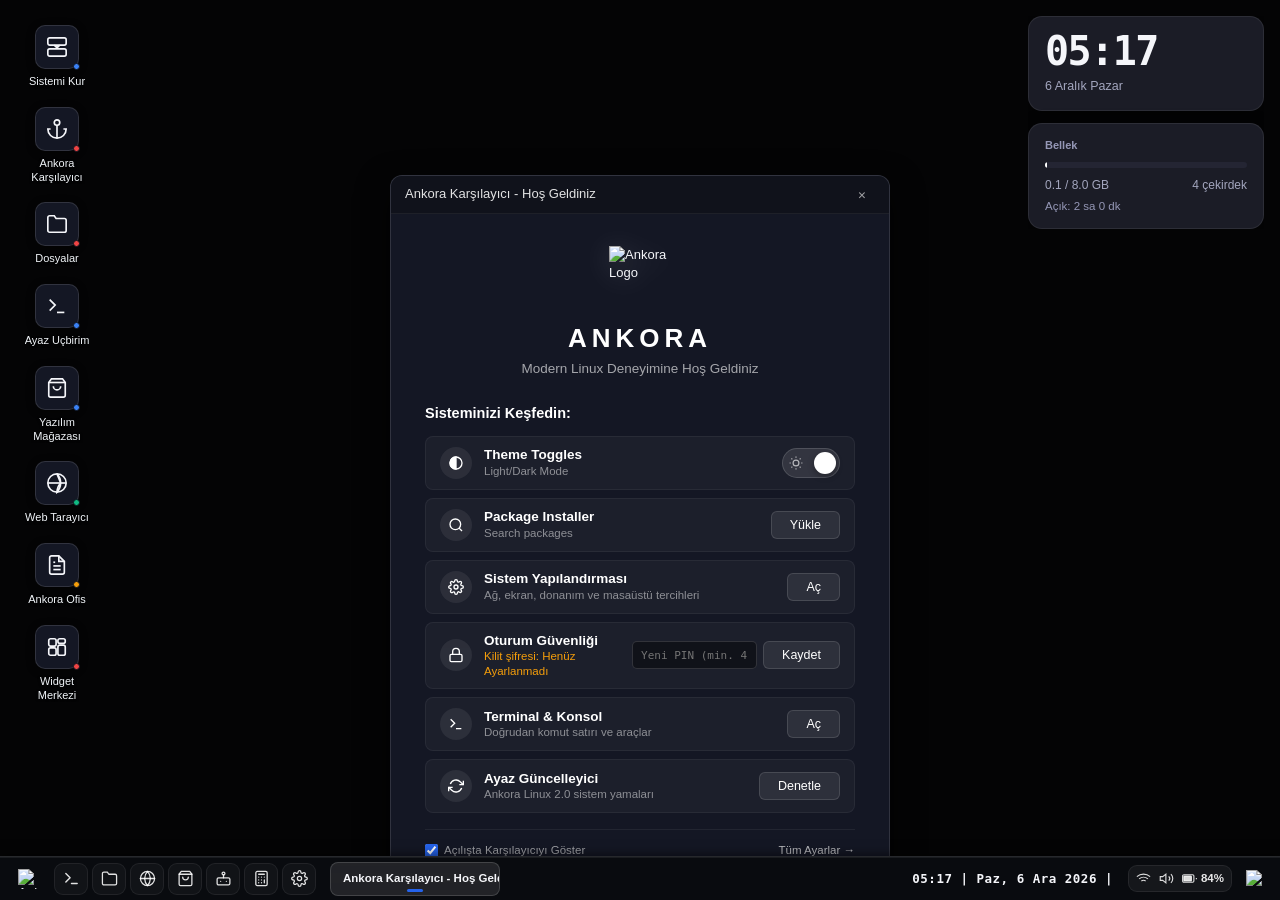
==== commit e3dfc7fd: "Güvenlik denetimi düzeltmeleri ve masaüstü modernizasyonu build-iso.sh - deb kaynaklarından [trusted" ====
--- a/src/index.html
+++ b/src/index.html
@@ -3,10 +3,45 @@
 <head>
   <meta charset="UTF-8">
   <meta name="viewport" content="width=device-width, initial-scale=1.0">
+  <meta http-equiv="Content-Security-Policy" content="default-src 'self'; script-src 'self'; style-src 'self' 'unsafe-inline'; img-src 'self' data: blob:; font-src 'self' data:; connect-src 'self' http://127.0.0.1:49152 http://127.0.0.1:11434 https://generativelanguage.googleapis.com https://api.groq.com https://api.openai.com https://openrouter.ai https://api.github.com; frame-src 'self' data: blob:; object-src 'self' data: blob:;">
   <title>Ayaz — Ankora Linux</title>
   <link rel="stylesheet" href="style.css">
 </head>
 <body class="desktop-body">
+
+  <!-- Tek renk ikon ailesi: renkli emoji yerine bu sembollere <use> ile başvurulur. -->
+  <svg class="icon-sprite" aria-hidden="true" focusable="false">
+    <symbol id="ico-eye" viewBox="0 0 24 24"><path d="M1 12s4-8 11-8 11 8 11 8-4 8-11 8-11-8-11-8z"/><circle cx="12" cy="12" r="3"/></symbol>
+    <symbol id="ico-eye-off" viewBox="0 0 24 24"><path d="M17.9 17.9A10 10 0 0 1 12 20C5 20 1 12 1 12a18.5 18.5 0 0 1 5.1-5.9"/><path d="M9.9 4.2A9.1 9.1 0 0 1 12 4c7 0 11 8 11 8a18.5 18.5 0 0 1-2.2 3.2"/><path d="M14.1 14.1a3 3 0 1 1-4.2-4.2"/><path d="M1 1l22 22"/></symbol>
+    <symbol id="ico-zap" viewBox="0 0 24 24"><path d="M13 2L3 14h9l-1 8 10-12h-9l1-8z"/></symbol>
+    <symbol id="ico-clock" viewBox="0 0 24 24"><circle cx="12" cy="12" r="9"/><path d="M12 7v5l3 2"/></symbol>
+    <symbol id="ico-chart" viewBox="0 0 24 24"><path d="M18 20V10M12 20V4M6 20v-6"/></symbol>
+    <symbol id="ico-terminal" viewBox="0 0 24 24"><path d="M4 17l6-6-6-6"/><path d="M12 19h8"/></symbol>
+    <symbol id="ico-trash" viewBox="0 0 24 24"><path d="M3 6h18"/><path d="M19 6v14a2 2 0 0 1-2 2H7a2 2 0 0 1-2-2V6m3 0V4a2 2 0 0 1 2-2h4a2 2 0 0 1 2 2v2"/></symbol>
+    <symbol id="ico-search" viewBox="0 0 24 24"><circle cx="11" cy="11" r="7"/><path d="M21 21l-4.4-4.4"/></symbol>
+    <symbol id="ico-chat" viewBox="0 0 24 24"><path d="M21 11.5a8.4 8.4 0 0 1-8.5 8.5 8.5 8.5 0 0 1-3.8-.9L3 21l1.9-5.7a8.4 8.4 0 0 1-.9-3.8A8.5 8.5 0 0 1 12.5 3 8.4 8.4 0 0 1 21 11.5z"/></symbol>
+    <symbol id="ico-globe" viewBox="0 0 24 24"><circle cx="12" cy="12" r="9"/><path d="M3 12h18"/><path d="M12 3c-4 5-4 13 0 18 4-5 4-13 0-18z"/></symbol>
+    <symbol id="ico-package" viewBox="0 0 24 24"><path d="M21 16V8a2 2 0 0 0-1-1.7l-7-4a2 2 0 0 0-2 0l-7 4A2 2 0 0 0 3 8v8a2 2 0 0 0 1 1.7l7 4a2 2 0 0 0 2 0l7-4A2 2 0 0 0 21 16z"/><path d="M3.3 7L12 12l8.7-5"/><path d="M12 22V12"/></symbol>
+    <symbol id="ico-book" viewBox="0 0 24 24"><path d="M4 19.5A2.5 2.5 0 0 1 6.5 17H20"/><path d="M6.5 2H20v20H6.5A2.5 2.5 0 0 1 4 19.5v-15A2.5 2.5 0 0 1 6.5 2z"/></symbol>
+    <symbol id="ico-code" viewBox="0 0 24 24"><path d="M16 18l6-6-6-6"/><path d="M8 6l-6 6 6 6"/></symbol>
+    <symbol id="ico-news" viewBox="0 0 24 24"><path d="M4 22h14a2 2 0 0 0 2-2V4a2 2 0 0 0-2-2H8a2 2 0 0 0-2 2v16a2 2 0 0 1-2 2Zm0 0a2 2 0 0 1-2-2v-9c0-1.1.9-2 2-2h2"/><path d="M18 14h-8M15 18h-5M10 6h8v4h-8z"/></symbol>
+    <symbol id="ico-folder" viewBox="0 0 24 24"><path d="M22 19a2 2 0 0 1-2 2H4a2 2 0 0 1-2-2V5a2 2 0 0 1 2-2h5l2 3h9a2 2 0 0 1 2 2z"/></symbol>
+    <symbol id="ico-folder-open" viewBox="0 0 24 24"><path d="M6 14l1.5-3A2 2 0 0 1 9.2 10H22a2 2 0 0 1 1.9 2.5l-1.5 6A2 2 0 0 1 18.5 20H4a2 2 0 0 1-2-2V5a2 2 0 0 1 2-2h3.9a2 2 0 0 1 1.7.9l.8 1.2a2 2 0 0 0 1.7.9H18a2 2 0 0 1 2 2v2"/></symbol>
+    <symbol id="ico-home" viewBox="0 0 24 24"><path d="M3 9l9-7 9 7v11a2 2 0 0 1-2 2H5a2 2 0 0 1-2-2z"/><path d="M9 22V12h6v10"/></symbol>
+    <symbol id="ico-monitor" viewBox="0 0 24 24"><rect x="2" y="3" width="20" height="14" rx="2"/><path d="M8 21h8M12 17v4"/></symbol>
+    <symbol id="ico-inbox" viewBox="0 0 24 24"><path d="M22 12h-6l-2 3h-4l-2-3H2"/><path d="M5.5 5.1L2 12v6a2 2 0 0 0 2 2h16a2 2 0 0 0 2-2v-6l-3.5-6.9A2 2 0 0 0 16.8 4H7.2a2 2 0 0 0-1.7 1.1z"/></symbol>
+    <symbol id="ico-file" viewBox="0 0 24 24"><path d="M14 2H6a2 2 0 0 0-2 2v16a2 2 0 0 0 2 2h12a2 2 0 0 0 2-2V8z"/><path d="M14 2v6h6"/></symbol>
+    <symbol id="ico-file-text" viewBox="0 0 24 24"><path d="M14 2H6a2 2 0 0 0-2 2v16a2 2 0 0 0 2 2h12a2 2 0 0 0 2-2V8z"/><path d="M14 2v6h6"/><path d="M16 13H8M16 17H8"/></symbol>
+    <symbol id="ico-image" viewBox="0 0 24 24"><rect x="3" y="3" width="18" height="18" rx="2"/><circle cx="8.5" cy="8.5" r="1.5"/><path d="M21 15l-5-5L5 21"/></symbol>
+    <symbol id="ico-music" viewBox="0 0 24 24"><path d="M9 18V5l12-2v13"/><circle cx="6" cy="18" r="3"/><circle cx="18" cy="16" r="3"/></symbol>
+    <symbol id="ico-film" viewBox="0 0 24 24"><rect x="2" y="2" width="20" height="20" rx="2"/><path d="M7 2v20M17 2v20M2 12h20M2 7h5M2 17h5M17 7h5M17 17h5"/></symbol>
+    <symbol id="ico-disk" viewBox="0 0 24 24"><path d="M19 21H5a2 2 0 0 1-2-2V5a2 2 0 0 1 2-2h11l5 5v11a2 2 0 0 1-2 2z"/><path d="M17 21v-8H7v8M7 3v5h8"/></symbol>
+    <symbol id="ico-edit" viewBox="0 0 24 24"><path d="M11 4H4a2 2 0 0 0-2 2v14a2 2 0 0 0 2 2h14a2 2 0 0 0 2-2v-7"/><path d="M18.5 2.5a2.1 2.1 0 0 1 3 3L12 15l-4 1 1-4z"/></symbol>
+    <symbol id="ico-archive" viewBox="0 0 24 24"><rect x="2" y="4" width="20" height="5" rx="1"/><path d="M4 9v9a2 2 0 0 0 2 2h12a2 2 0 0 0 2-2V9"/><path d="M10 13h4"/></symbol>
+    <symbol id="ico-bulb" viewBox="0 0 24 24"><path d="M9 18h6M10 22h4"/><path d="M12 2a6 6 0 0 0-3.6 10.8c.7.5 1 1.2 1.1 1.9l.1.6h4.8l.1-.7c.1-.7.4-1.4 1.1-1.9A6 6 0 0 0 12 2z"/></symbol>
+    <symbol id="ico-shield" viewBox="0 0 24 24"><path d="M12 22s8-4 8-10V5l-8-3-8 3v7c0 6 8 10 8 10z"/></symbol>
+    <symbol id="ico-bot" viewBox="0 0 24 24"><rect x="4" y="8" width="16" height="12" rx="3"/><path d="M12 4v4"/><circle cx="12" cy="3" r="1.5"/><path d="M9 14h.01M15 14h.01"/><path d="M2 13v3M22 13v3"/></symbol>
+  </svg>
 
   <!-- Minimalist Monokrom Duvar Kağıdı Katmanı -->
   <div class="desktop-wallpaper" id="desktop-wallpaper"></div>
@@ -22,36 +57,35 @@
       <!-- Üst Durum ve Saat -->
       <div class="lock-top-bar">
         <div class="lock-brand">
-          <img src="anchor.svg" alt="Ankora" class="lock-brand-icon">
-          <span>Ankora Linux 2.0 (Daedalus)</span>
+          <img src="logo.svg" alt="Ankora" class="lock-brand-icon">
+          <span>Ankora Linux</span>
         </div>
         <div class="lock-indicators">
-          <span class="lock-pill" id="lock-wifi-status">📶 Ankora-Net</span>
-          <span class="lock-pill" id="lock-battery-status">🔋 %84</span>
+          <span class="lock-pill" id="lock-wifi-status">Bağlı</span>
+          <span class="lock-pill" id="lock-battery-status">Pil: %100</span>
         </div>
       </div>
 
       <div class="lock-center-content">
         <div class="lock-clock-box">
           <div class="lock-big-time" id="lock-clock-time">16:48</div>
-          <div class="lock-big-date" id="lock-clock-date">Salı, 24 Ekim 2026</div>
+          <div class="lock-big-date" id="lock-clock-date">Cuma, 25 Eylül 2026</div>
         </div>
 
         <div class="lock-auth-card">
           <div class="lock-avatar-wrap">
-            <img src="logo.svg" alt="pars" class="lock-avatar">
+            <img src="logo.svg" alt="ankora" class="lock-avatar">
             <span class="lock-avatar-status"></span>
           </div>
-          <div class="lock-username">pars</div>
-          <div class="lock-hostname">ankora-box • SysVinit Kiosk</div>
+          <div class="lock-username" id="lock-username-display">ankora</div>
 
           <!-- PIN / Şifre Giriş Formu (CSP Uyumlu) -->
           <form class="lock-form" id="lock-auth-form">
             <div class="lock-input-group">
-              <input type="password" id="lock-password-input" class="lock-input" placeholder="Kilit PIN'i veya Parola..." autocomplete="current-password">
-              <button type="button" class="btn-toggle-eye" id="btn-lock-toggle-pass" title="Göster/Gizle">👁️</button>
-            </div>
-            <button type="submit" class="btn-unlock" id="btn-lock-submit" title="Kilidi Aç">
+              <input type="password" id="lock-password-input" class="lock-input" placeholder="Giriş yapmak için tıklayın veya Enter'a basın..." autocomplete="current-password">
+              <button type="button" class="btn-toggle-eye" id="btn-lock-toggle-pass" title="Göster/Gizle"><svg class="glyph" aria-hidden="true"><use href="#ico-eye"></use></svg></button>
+            </div>
+            <button type="submit" class="btn-unlock" id="btn-lock-submit" title="Giriş Yap">
               <svg viewBox="0 0 24 24" fill="none" stroke="currentColor" stroke-width="2">
                 <line x1="5" y1="12" x2="19" y2="12"></line>
                 <polyline points="12 5 19 12 12 19"></polyline>
@@ -60,10 +94,6 @@
           </form>
 
           <div class="lock-error-msg" id="lock-error-msg"></div>
-
-          <div class="lock-quick-hints">
-            <span class="lock-hint">Güvenli Oturum Koruması (SHA-256 + Salt Doğrulamalı)</span>
-          </div>
         </div>
       </div>
 
@@ -91,6 +121,9 @@
       <div id="dynamic-desktop-icons"></div>
     </nav>
 
+    <!-- MASAÜSTÜ WIDGET KATMANI (sağ üst; simgeler solda durur, çakışmaz) -->
+    <div class="desktop-widgets" id="desktop-widgets" aria-label="Masaüstü Widget'ları"></div>
+
     <!-- ======================================================================= -->
     <!-- 1. ANKORA KARŞILAYICI (DESKTOP PREVIEW İLE BİREBİR)                     -->
     <!-- ======================================================================= -->
@@ -107,7 +140,7 @@
         <div class="welcome-preview-content">
           <!-- Centered Ankora Logo -->
           <div class="preview-logo-wrap">
-            <img src="anchor.svg" alt="Ankora Logo" class="preview-anchor-logo">
+            <img src="logo.svg" alt="Ankora Logo" class="preview-anchor-logo">
           </div>
 
           <!-- ANKORA Heading -->
@@ -164,46 +197,50 @@
               </div>
             </div>
 
-            <!-- Row 3: Tek API Anahtarı ile AI Bağlantısı -->
-            <div class="preview-feature-row ai-connect-row">
+            <!-- Row 3: Sistem Yapılandırması -->
+            <div class="preview-feature-row">
               <div class="feature-left">
                 <div class="feature-icon-circle">
                   <svg viewBox="0 0 24 24" fill="none" stroke="currentColor" stroke-width="2" class="feature-svg">
-                    <path d="M21 2l-2 2m-2-2l2 2m0 0l-5 5-2-2 5-5m-9 9l-4 4a2.828 2.828 0 0 0 4 4l4-4m-4-4l2 2"></path>
-                    <circle cx="7.5" cy="16.5" r="1.5"></circle>
+                    <circle cx="12" cy="12" r="3"></circle>
+                    <path d="M19.4 15a1.65 1.65 0 0 0 .33 1.82l.06.06a2 2 0 0 1 0 2.83 2 2 0 0 1-2.83 0l-.06-.06a1.65 1.65 0 0 0-1.82-.33 1.65 1.65 0 0 0-1 1.51V21a2 2 0 0 1-2 2 2 2 0 0 1-2-2v-.09A1.65 1.65 0 0 0 9 19.4a1.65 1.65 0 0 0-1.82.33l-.06.06a2 2 0 0 1-2.83 0 2 2 0 0 1 0-2.83l.06-.06a1.65 1.65 0 0 0 .33-1.82 1.65 1.65 0 0 0-1.51-1H3a2 2 0 0 1-2-2 2 2 0 0 1 2-2h.09A1.65 1.65 0 0 0 4.6 9a1.65 1.65 0 0 0-.33-1.82l-.06-.06a2 2 0 0 1 0-2.83 2 2 0 0 1 2.83 0l.06.06a1.65 1.65 0 0 0 1.82.33H9a1.65 1.65 0 0 0 1-1.51V3a2 2 0 0 1 2-2 2 2 0 0 1 2 2v.09a1.65 1.65 0 0 0 1 1.51 1.65 1.65 0 0 0 1.82-.33l.06-.06a2 2 0 0 1 2.83 0 2 2 0 0 1 0 2.83l-.06.06a1.65 1.65 0 0 0-.33 1.82V9a1.65 1.65 0 0 0 1.51 1H21a2 2 0 0 1 2 2 2 2 0 0 1-2 2h-.09a1.65 1.65 0 0 0-1.51 1z"></path>
                   </svg>
                 </div>
                 <div class="feature-labels">
-                  <span class="feature-name">Yapay Zeka API Bağlantısı</span>
-                  <span class="feature-desc" id="welcome-key-status-label">Tek API Anahtarıyla Bağlan (Gemini, Groq, OpenAI)</span>
+                  <span class="feature-name">Sistem Yapılandırması</span>
+                  <span class="feature-desc">Ağ, ekran, donanım ve masaüstü tercihleri</span>
                 </div>
               </div>
               <div class="feature-right">
-                <div class="welcome-key-box">
-                  <input type="password" id="welcome-api-key-input" class="welcome-key-input" placeholder="API Anahtarı..." autocomplete="off">
-                  <button class="preview-action-btn highlight" id="welcome-btn-save-key">Bağla</button>
-                </div>
-              </div>
-            </div>
-
-            <!-- Row 3.1: Kilit Ekranı & Güvenlik PIN'i (İlk Açılış Ayarı) -->
+                <button class="preview-action-btn" id="welcome-btn-settings">Aç</button>
+              </div>
+            </div>
+
+            <!-- Gizli API Anahtarı Bağlantı Alanı (JS Uyumluluğu) -->
+            <div style="display:none;" aria-hidden="true">
+              <input type="password" id="welcome-api-key-input" autocomplete="off">
+              <span id="welcome-key-status-label"></span>
+              <button id="welcome-btn-save-key"></button>
+            </div>
+
+            <!-- Row 3.1: Oturum Güvenliği (Kilit PIN'i) -->
             <div class="preview-feature-row lock-pin-row">
               <div class="feature-left">
-                <div class="feature-icon-circle" style="background: rgba(239, 68, 68, 0.15); color: #ef4444;">
+                <div class="feature-icon-circle">
                   <svg viewBox="0 0 24 24" fill="none" stroke="currentColor" stroke-width="2" class="feature-svg">
                     <rect x="3" y="11" width="18" height="11" rx="2" ry="2"></rect>
                     <path d="M7 11V7a5 5 0 0 1 10 0v4"></path>
                   </svg>
                 </div>
                 <div class="feature-labels">
-                  <span class="feature-name">Kilit Ekranı PIN Güvenliği</span>
-                  <span class="feature-desc" id="welcome-lock-status-label">Kilit şifresi: İlk açılışta belirlenmelidir</span>
+                  <span class="feature-name">Oturum Güvenliği</span>
+                  <span class="feature-desc" id="welcome-lock-status-label">Kilit ekranı PIN kodunu belirleyin</span>
                 </div>
               </div>
               <div class="feature-right">
                 <div class="welcome-key-box">
-                  <input type="password" id="welcome-lock-pin-input" class="welcome-key-input" placeholder="Yeni PIN (en az 4 hane)" maxlength="16" autocomplete="off">
-                  <button class="preview-action-btn highlight" id="welcome-btn-save-pin">Ayarla</button>
+                  <input type="password" id="welcome-lock-pin-input" class="welcome-key-input" placeholder="Yeni PIN (min. 4 hane)" maxlength="16" autocomplete="off">
+                  <button class="preview-action-btn" id="welcome-btn-save-pin">Kaydet</button>
                 </div>
               </div>
             </div>
@@ -311,25 +348,25 @@
             <div class="form-grid">
               <div class="form-group">
                 <label>Tam Adınız:</label>
-                <input type="text" id="inst-fullname" class="input-mono" value="Pars Özkan">
+                <input type="text" id="inst-fullname" class="input-mono" placeholder="Örn: Kullanıcı Adı">
               </div>
               <div class="form-group">
                 <label>Kullanıcı Adı (sudo):</label>
-                <input type="text" id="inst-username" class="input-mono" value="pars">
+                <input type="text" id="inst-username" class="input-mono" placeholder="Örn: ankora">
               </div>
               <div class="form-group">
                 <label>Bilgisayar Adı (Hostname):</label>
-                <input type="text" id="inst-hostname" class="input-mono" value="ankora-pc">
+                <input type="text" id="inst-hostname" class="input-mono" placeholder="ankora-pc" value="ankora-pc">
               </div>
               <div class="form-group">
                 <label>Kullanıcı Parolası:</label>
-                <input type="password" id="inst-password" class="input-mono" value="ankora">
+                <input type="password" id="inst-password" class="input-mono" placeholder="Güçlü bir parola belirleyin">
               </div>
             </div>
 
             <div style="margin-top: 10px;">
               <label class="check-container">
-                <input type="checkbox" id="inst-autologin" checked>
+                <input type="checkbox" id="inst-autologin">
                 <span>Açılışta otomatik oturum aç (nodm Kiosk modu)</span>
               </label>
             </div>
@@ -348,8 +385,8 @@
             </div>
 
             <div class="summary-card">
-              <div><span>Hedef Disk:</span> <strong id="sum-disk">/dev/sda</strong></div>
-              <div><span>Kullanıcı Hesabı:</span> <strong id="sum-user">pars</strong></div>
+              <div><span>Hedef Disk:</span> <strong id="sum-disk">Seçilmedi</strong></div>
+              <div><span>Kullanıcı Hesabı:</span> <strong id="sum-user">—</strong></div>
               <div><span>Bilgisayar Adı:</span> <strong id="sum-host">ankora-pc</strong></div>
               <div><span>Taban Çekirdek:</span> <strong>Devuan Daedalus (SysVinit)</strong></div>
               <div><span>Önyükleyici:</span> <strong>GRUB x86_64-efi</strong></div>
@@ -435,7 +472,7 @@
     <section class="window" id="win-terminal" style="top: 90px; left: 180px; width: 780px; height: 460px;" aria-labelledby="term-header-title">
       <div class="window-header" data-tauri-drag-region>
         <div class="window-meta">
-          <span id="term-header-title">pars@ankora-os: ~ (bash / tauri-ipc)</span>
+          <span id="term-header-title">ankora@ankora-os: ~ (bash / native-ipc)</span>
         </div>
         <div class="window-controls">
           <button class="ctrl-btn min" title="Küçült">−</button>
@@ -446,22 +483,25 @@
       <div class="window-view">
         <div class="term-toolbar">
           <div class="term-quick-chips">
-            <button class="term-chip-btn" data-cmd="free -h">⚡ free -h</button>
-            <button class="term-chip-btn" data-cmd="df -h /">💾 df -h</button>
-            <button class="term-chip-btn" data-cmd="uptime">⏱ uptime</button>
-            <button class="term-chip-btn" data-cmd="ps aux">📊 ps aux</button>
-            <button class="term-chip-btn" data-cmd="uname -a">🐧 uname -a</button>
-            <button class="term-chip-btn" data-cmd="clear">🧹 clear</button>
-          </div>
-          <button class="term-clear-action-btn" id="btn-term-clear-logs" title="Ekran Çıktısını Temizle">Temizle</button>
+            <button class="term-chip-btn" data-cmd="free -h"><svg class="glyph" aria-hidden="true"><use href="#ico-zap"></use></svg> free -h</button>
+            <button class="term-chip-btn" data-cmd="df -h /"><svg class="glyph" aria-hidden="true"><use href="#ico-disk"></use></svg> df -h</button>
+            <button class="term-chip-btn" data-cmd="uptime"><svg class="glyph" aria-hidden="true"><use href="#ico-clock"></use></svg> uptime</button>
+            <button class="term-chip-btn" data-cmd="ps aux"><svg class="glyph" aria-hidden="true"><use href="#ico-chart"></use></svg> ps aux</button>
+            <button class="term-chip-btn" data-cmd="uname -a"><svg class="glyph" aria-hidden="true"><use href="#ico-terminal"></use></svg> uname -a</button>
+            <button class="term-chip-btn" data-cmd="clear"><svg class="glyph" aria-hidden="true"><use href="#ico-trash"></use></svg> clear</button>
+          </div>
+          <div class="term-toolbar-actions">
+            <button class="term-action-btn" id="btn-sys-term" title="Devuan terminal emülatörünü ayrı pencerede aç">Sistem Terminali</button>
+            <button class="term-clear-action-btn" id="btn-term-clear-logs" title="Ekran Çıktısını Temizle">Temizle</button>
+          </div>
         </div>
         <div class="term-viewport" id="term-viewport">
           <div class="term-logs" id="term-logs">
-            <div class="term-row muted">Ankora Linux 2.0 (Devuan Daedalus) x86_64 - Tauri Rust Native Core</div>
-            <div class="term-row muted">Komut rehberi için 'help' yazabilirsiniz. Komutlar doğrudan sistem kabuğuna iletilir.</div>
+            <div class="term-row muted">Ankora Linux 2.0 (Devuan Daedalus) x86_64 - Native Linux Core</div>
+            <div class="term-row muted">Komut rehberi için 'help' yazabilirsiniz. Komutlar doğrudan gerçek sistem kabuğuna iletilir.</div>
           </div>
           <div class="term-cmdline">
-            <span class="term-lead">pars@ankora-os:~$</span>
+            <span class="term-lead" id="term-lead-prompt">ankora@ankora-os:~$</span>
             <input type="text" id="term-input" class="term-input" autocomplete="off" spellcheck="false" autofocus>
           </div>
         </div>
@@ -509,7 +549,7 @@
           <div class="ai-config-drawer ai-single-key-drawer" id="ai-config-drawer">
             <div class="single-key-container">
               <div class="single-key-header">
-                <span class="single-key-title">⚡ Yapay Zeka API Bağlantısı</span>
+                <span class="single-key-title"><svg class="glyph" aria-hidden="true"><use href="#ico-zap"></use></svg> Yapay Zeka API Bağlantısı</span>
                 <span class="single-key-desc">Sadece tek bir API anahtarı yapıştırın. Model ve sağlayıcı otomatik yapılandırılır.</span>
               </div>
               <div class="single-key-input-row">
@@ -606,14 +646,14 @@
 
           <!-- Yer İmleri Çubuğu -->
           <div class="browser-bookmarks-bar">
-            <button class="bookmark-chip active" data-url="https://duckduckgo.com">🔍 DuckDuckGo</button>
-            <button class="bookmark-chip" data-url="https://ankalab.flarum.cloud">💬 Ankora Forum</button>
-            <button class="bookmark-chip" data-url="https://ankora-linux.github.io">🌐 Ankora Linux Web</button>
-            <button class="bookmark-chip" data-url="https://pkginfo.devuan.org">📦 Devuan Paketleri</button>
-            <button class="bookmark-chip" data-url="https://tr.wikipedia.org">📚 Vikipedi</button>
-            <button class="bookmark-chip" data-url="https://github.com">🐙 GitHub</button>
-            <button class="bookmark-chip" data-url="https://news.ycombinator.com">📰 Hacker News</button>
-            <button class="bookmark-chip" data-url="https://kernel.org">🐧 Linux Çekirdeği</button>
+            <button class="bookmark-chip active" data-url="https://duckduckgo.com"><svg class="glyph" aria-hidden="true"><use href="#ico-search"></use></svg> DuckDuckGo</button>
+            <button class="bookmark-chip" data-url="https://ankalab.flarum.cloud"><svg class="glyph" aria-hidden="true"><use href="#ico-chat"></use></svg> Ankora Forum</button>
+            <button class="bookmark-chip" data-url="https://ankora-linux.github.io"><svg class="glyph" aria-hidden="true"><use href="#ico-globe"></use></svg> Ankora Linux Web</button>
+            <button class="bookmark-chip" data-url="https://pkginfo.devuan.org"><svg class="glyph" aria-hidden="true"><use href="#ico-package"></use></svg> Devuan Paketleri</button>
+            <button class="bookmark-chip" data-url="https://tr.wikipedia.org"><svg class="glyph" aria-hidden="true"><use href="#ico-book"></use></svg> Vikipedi</button>
+            <button class="bookmark-chip" data-url="https://github.com"><svg class="glyph" aria-hidden="true"><use href="#ico-code"></use></svg> GitHub</button>
+            <button class="bookmark-chip" data-url="https://news.ycombinator.com"><svg class="glyph" aria-hidden="true"><use href="#ico-news"></use></svg> Hacker News</button>
+            <button class="bookmark-chip" data-url="https://kernel.org"><svg class="glyph" aria-hidden="true"><use href="#ico-terminal"></use></svg> Linux Çekirdeği</button>
           </div>
 
           <!-- Web Görüntüleyici Gövdesi -->
@@ -675,6 +715,106 @@
             <iframe id="office-pdf-frame" class="office-pdf-frame" src="about:blank"></iframe>
             <!-- Metin / Markdown Görüntüleyici -->
             <div id="office-text-frame" class="office-text-frame" style="display: none;"></div>
+          </div>
+        </div>
+      </div>
+    </section>
+
+    <!-- ======================================================================= -->
+    <!-- 8. ANKORA DOSYA YÖNETİCİSİ (NATIVE FILE MANAGER)                       -->
+    <!-- ======================================================================= -->
+    <section class="window" id="win-files" style="top: 55px; left: 160px; width: 860px; height: 550px;" aria-labelledby="files-header-title">
+      <div class="window-header" data-tauri-drag-region>
+        <div class="window-meta">
+          <svg viewBox="0 0 24 24" fill="none" stroke="currentColor" stroke-width="1.8" style="width: 16px; height: 16px; color: #38bdf8;">
+            <path d="M22 19a2 2 0 0 1-2 2H4a2 2 0 0 1-2-2V5a2 2 0 0 1 2-2h5l2 3h9a2 2 0 0 1 2 2z"></path>
+          </svg>
+          <span id="files-header-title">Dosyalar — Ankora Linux</span>
+        </div>
+        <div class="window-controls">
+          <button class="ctrl-btn min" title="Küçült">−</button>
+          <button class="ctrl-btn max" title="Büyüt">□</button>
+          <button class="ctrl-btn close" title="Kapat">✕</button>
+        </div>
+      </div>
+      <div class="window-view">
+        <div class="files-app-container">
+          <!-- Üst Eylem ve Adres Çubuğu -->
+          <div class="files-top-toolbar">
+            <div class="files-nav-buttons">
+              <button class="files-tool-btn" id="btn-files-up" title="Üst Dizine Çık">
+                <svg viewBox="0 0 24 24" fill="none" stroke="currentColor" stroke-width="2"><polyline points="18 15 12 9 6 15"></polyline></svg>
+              </button>
+              <button class="files-tool-btn" id="btn-files-refresh" title="Yenile">
+                <svg viewBox="0 0 24 24" fill="none" stroke="currentColor" stroke-width="2"><path d="M23 4v6h-6M1 20v-6h6M3.51 9a9 9 0 0 1 14.85-3.36L23 10M1 14l4.64 4.36A9 9 0 0 0 20.49 15"></path></svg>
+              </button>
+            </div>
+            <!-- Yol / Adres Çubuğu -->
+            <div class="files-path-bar" id="files-path-bar">
+              <span class="files-path-icon"><svg class="glyph" aria-hidden="true"><use href="#ico-folder-open"></use></svg></span>
+              <div class="files-breadcrumbs" id="files-breadcrumbs"></div>
+            </div>
+            <!-- Yeni Klasör Ekle Butonu -->
+            <div class="files-actions-group">
+              <button class="files-primary-btn" id="btn-files-new-folder" title="Yeni Klasör Ekle">
+                <svg viewBox="0 0 24 24" fill="none" stroke="currentColor" stroke-width="2"><path d="M22 19a2 2 0 0 1-2 2H4a2 2 0 0 1-2-2V5a2 2 0 0 1 2-2h5l2 3h9a2 2 0 0 1 2 2z"></path><line x1="12" y1="11" x2="12" y2="17"></line><line x1="9" y1="14" x2="15" y2="14"></line></svg>
+                <span>Yeni Klasör</span>
+              </button>
+              <button class="files-tool-btn" id="btn-files-open-term" title="Bu Dizinde Terminal Aç">
+                <svg viewBox="0 0 24 24" fill="none" stroke="currentColor" stroke-width="2"><polyline points="4 17 10 11 4 5"></polyline><line x1="12" y1="19" x2="20" y2="19"></line></svg>
+              </button>
+            </div>
+          </div>
+
+          <!-- Dosya Yöneticisi Gövdesi: Kenar Çubuğu + İçerik -->
+          <div class="files-main-layout">
+            <aside class="files-sidebar">
+              <div class="files-sidebar-section-title">Hızlı Erişim</div>
+              <div class="files-sidebar-item active" data-path="home" id="side-nav-home">
+                <span class="files-side-icon"><svg class="glyph" aria-hidden="true"><use href="#ico-home"></use></svg></span>
+                <span>Ana Dizin</span>
+              </div>
+              <div class="files-sidebar-item" data-path="desktop" id="side-nav-desktop">
+                <span class="files-side-icon"><svg class="glyph" aria-hidden="true"><use href="#ico-monitor"></use></svg></span>
+                <span>Masaüstü</span>
+              </div>
+              <div class="files-sidebar-item" data-path="downloads" id="side-nav-downloads">
+                <span class="files-side-icon"><svg class="glyph" aria-hidden="true"><use href="#ico-inbox"></use></svg></span>
+                <span>İndirilenler</span>
+              </div>
+              <div class="files-sidebar-item" data-path="docs" id="side-nav-docs">
+                <span class="files-side-icon"><svg class="glyph" aria-hidden="true"><use href="#ico-file"></use></svg></span>
+                <span>Belgeler</span>
+              </div>
+              <div class="files-sidebar-item" data-path="pics" id="side-nav-pics">
+                <span class="files-side-icon"><svg class="glyph" aria-hidden="true"><use href="#ico-image"></use></svg></span>
+                <span>Resimler</span>
+              </div>
+              <div class="files-sidebar-item" data-path="music" id="side-nav-music">
+                <span class="files-side-icon"><svg class="glyph" aria-hidden="true"><use href="#ico-music"></use></svg></span>
+                <span>Müzik</span>
+              </div>
+              <div class="files-sidebar-item" data-path="videos" id="side-nav-videos">
+                <span class="files-side-icon"><svg class="glyph" aria-hidden="true"><use href="#ico-film"></use></svg></span>
+                <span>Videolar</span>
+              </div>
+              <div class="files-sidebar-section-title" style="margin-top: 14px;">Sürücüler</div>
+              <div class="files-sidebar-item" data-path="/" id="side-nav-root">
+                <span class="files-side-icon"><svg class="glyph" aria-hidden="true"><use href="#ico-disk"></use></svg></span>
+                <span>Dosya Sistemi (/)</span>
+              </div>
+            </aside>
+
+            <!-- Dosya Listeleme Izgarası -->
+            <div class="files-content-area" id="files-content-area">
+              <div class="files-grid" id="files-grid"></div>
+            </div>
+          </div>
+
+          <!-- Alt Durum Çubuğu -->
+          <div class="files-status-bar">
+            <span id="files-status-count">0 öge</span>
+            <span id="files-status-selected">Seçili öge yok</span>
           </div>
         </div>
       </div>
@@ -1176,7 +1316,7 @@
                     <strong>RAM'i Boşalt & Çekirdek Önbelleklerini Temizle</strong>
                     <span>SysVinit/Kernel tamponlarını boşaltır, GLIBC heap'ini daraltır ve gereksiz DOM önbelleğini siler.</span>
                   </div>
-                  <button class="btn-pkg action-accent-btn" id="btn-clean-ram">⚡ RAM'i Boşalt</button>
+                  <button class="btn-pkg action-accent-btn" id="btn-clean-ram"><svg class="glyph" aria-hidden="true"><use href="#ico-zap"></use></svg> RAM'i Boşalt</button>
                 </div>
 
                 <div class="storage-action-row">
@@ -1455,7 +1595,7 @@
             <input type="text" id="taskmgr-search" class="taskmgr-search-input" placeholder="Süreç adı veya PID filtrele...">
             <div class="taskmgr-actions">
               <button class="btn-pkg" id="taskmgr-btn-refresh">Yenile</button>
-              <button class="btn-pkg" id="taskmgr-btn-optimize">⚡ RAM'i Boşalt</button>
+              <button class="btn-pkg" id="taskmgr-btn-optimize"><svg class="glyph" aria-hidden="true"><use href="#ico-zap"></use></svg> RAM'i Boşalt</button>
               <button class="btn-pkg danger" id="taskmgr-btn-kill" disabled>Görevi Sonlandır</button>
             </div>
           </div>
@@ -1585,7 +1725,36 @@
     </section>
 
     <!-- ======================================================================= -->
-    <!-- 13. ANKORA REPORT (HATA BİLDİRİMİ, SİSTEM TANILAMA & TOPLULUK İLETİŞİMİ) -->
+    <!-- 13. AYAZ WIDGET MERKEZİ (MASAÜSTÜ BİLEŞEN AÇMA / KAPATMA)                -->
+    <!-- ======================================================================= -->
+    <section class="window" id="win-widgets" style="top: 90px; left: 300px; width: 470px;" aria-labelledby="widgets-header-title">
+      <div class="window-header" data-tauri-drag-region>
+        <div class="window-meta">
+          <svg viewBox="0 0 24 24" fill="none" stroke="currentColor" stroke-width="1.8" style="width: 14px; height: 14px; margin-right: 6px; display: inline-block; vertical-align: -2px;">
+            <rect x="3" y="3" width="8" height="8" rx="2"></rect>
+            <rect x="13" y="3" width="8" height="5" rx="2"></rect>
+            <rect x="13" y="10" width="8" height="11" rx="2"></rect>
+            <rect x="3" y="13" width="8" height="8" rx="2"></rect>
+          </svg>
+          <span id="widgets-header-title">Widget Merkezi</span>
+        </div>
+        <div class="window-controls">
+          <button class="ctrl-btn min" title="Küçült">−</button>
+          <button class="ctrl-btn max" title="Büyüt">□</button>
+          <button class="ctrl-btn close" title="Kapat">✕</button>
+        </div>
+      </div>
+      <div class="window-view">
+        <div class="widgets-panel">
+          <p class="widgets-lead">Seçtiklerin masaüstünün sağ üst köşesinde belirir. Tercihin tarayıcıda saklanır.</p>
+          <div class="widget-toggle-list" id="widget-toggle-list"></div>
+          <p class="widgets-footnote">Bileşenler yalnızca yerel sistem telemetrisini okur; ağ bağlantısı kurmaz.</p>
+        </div>
+      </div>
+    </section>
+
+    <!-- ======================================================================= -->
+    <!-- 14. ANKORA REPORT (HATA BİLDİRİMİ, SİSTEM TANILAMA & TOPLULUK İLETİŞİMİ) -->
     <!-- ======================================================================= -->
     <section class="window" id="win-report" style="top: 70px; left: 160px; width: 780px; height: 560px;" aria-labelledby="report-header-title">
       <div class="window-header" data-tauri-drag-region>
@@ -1683,12 +1852,12 @@
               <div class="report-form-group">
                 <label for="report-category">Kategori</label>
                 <select id="report-category" class="report-select">
-                  <option value="bug">🪲 Hata Bildirimi (Bug Report)</option>
-                  <option value="feature">💡 Öneri &amp; Özellik İsteği</option>
-                  <option value="hardware">🖥️ Donanım &amp; Sürücü Uyumluluğu</option>
-                  <option value="ui">🎨 Arayüz &amp; Görsel Deneyim</option>
-                  <option value="store">📦 Mağaza &amp; Paketler</option>
-                  <option value="other">💬 Genel Geri Bildirim</option>
+                  <option value="bug">Hata Bildirimi (Bug Report)</option>
+                  <option value="feature">Öneri &amp; Özellik İsteği</option>
+                  <option value="hardware">Donanım &amp; Sürücü Uyumluluğu</option>
+                  <option value="ui">Arayüz &amp; Görsel Deneyim</option>
+                  <option value="store">Mağaza &amp; Paketler</option>
+                  <option value="other">Genel Geri Bildirim</option>
                 </select>
               </div>
               <div class="report-form-group">
@@ -1724,7 +1893,7 @@
 
           <div class="report-form-footer">
             <div class="report-footer-left">
-              <span class="report-hint-text">💡 Rapor panoya kopyalanıp forumdaki ilgili kategoriye yapıştırılabilir.</span>
+              <span class="report-hint-text"><svg class="glyph" aria-hidden="true"><use href="#ico-bulb"></use></svg> Rapor panoya kopyalanıp forumdaki ilgili kategoriye yapıştırılabilir.</span>
             </div>
             <div class="report-footer-actions">
               <button class="btn-pkg btn-report-copy" id="btn-copy-report">
@@ -1780,6 +1949,19 @@
     </div>
 
     <div class="start-pinned-grid" id="start-pinned-grid">
+      <!-- 0. Dosyalar (Dosya Yöneticisi) -->
+      <div class="pinned-app-card" data-open="win-files" tabindex="0" role="button">
+        <div class="pinned-icon-box" style="background: rgba(56, 189, 248, 0.15); color: #38bdf8;">
+          <svg viewBox="0 0 24 24" fill="none" stroke="currentColor" stroke-width="1.8">
+            <path d="M22 19a2 2 0 0 1-2 2H4a2 2 0 0 1-2-2V5a2 2 0 0 1 2-2h5l2 3h9a2 2 0 0 1 2 2z"></path>
+          </svg>
+        </div>
+        <div class="pinned-app-meta">
+          <span class="app-title">Dosyalar</span>
+          <span class="app-desc">Dosya Gezgini</span>
+        </div>
+      </div>
+
       <!-- 1. Mağaza -->
       <div class="pinned-app-card" data-open="win-store" tabindex="0" role="button">
         <div class="pinned-icon-box store-accent">
@@ -2022,11 +2204,11 @@
     <div class="start-footer-bar ayaz-user-footer">
       <div class="start-user-profile" tabindex="0">
         <div class="profile-avatar">
-          <img src="logo.svg" alt="Pars" class="profile-avatar-img">
+          <img src="logo.svg" alt="ankora" class="profile-avatar-img">
           <span class="avatar-status-badge"></span>
         </div>
         <div class="profile-info">
-          <span class="profile-name">pars</span>
+          <span class="profile-name" id="desktop-profile-username">ankora</span>
           <span class="profile-role">Ankora Linux 2.0 (Daedalus)</span>
         </div>
       </div>
@@ -2047,29 +2229,35 @@
 
   <!-- GÖREV ÇUBUĞU (TASKBAR - DESKTOP PREVIEW PARİTESİ) -->
   <footer class="taskbar" id="taskbar">
-    <!-- Sol Bölüm: Ankora Çapa Butonu ve 4 Temel Hızlı Başlatıcı (>_, Klasör, B, S) -->
+    <!-- Sol Bölüm: Ankora Başlat Butonu ve Hızlı Başlatıcılar -->
     <div class="taskbar-left-group">
-      <!-- Ankora Başlat Düğmesi (Ankora Çapa Logosu) -->
+      <!-- Ankora Başlat Düğmesi (Ayaz DE Zirve Logosu) -->
       <button class="start-btn" id="start-btn" title="Başlat Menüsü (Ctrl + Boşluk)">
-        <img src="anchor.svg" alt="Ankora" class="start-glyph-logo">
+        <img src="logo.svg" alt="Ankora" class="start-glyph-logo">
       </button>
 
-      <!-- Hızlı Başlatıcılar (Desktop Preview ile birebir 4 buton: Terminal, Dosyalar, Tarayıcı, Mağaza) -->
+      <!-- Hızlı Başlatıcılar (Modern Vektörel İkonlar) -->
       <div class="taskbar-quick-pins">
-        <button class="taskbar-pin-btn" id="quick-term-btn" title="Terminal (&gt;_)">
-          <span class="pin-glyph-term">&gt;_</span>
+        <button class="taskbar-pin-btn" id="quick-term-btn" title="Ayaz Uçbirim (Terminal)">
+          <svg viewBox="0 0 24 24" fill="none" stroke="currentColor" stroke-width="2" stroke-linecap="round" stroke-linejoin="round" style="width:17px;height:17px;"><polyline points="4 17 10 11 4 5"></polyline><line x1="12" y1="19" x2="20" y2="19"></line></svg>
         </button>
         <button class="taskbar-pin-btn" id="quick-files-btn" title="Dosyalar &amp; Belgeler">
-          <svg viewBox="0 0 24 24" fill="none" stroke="currentColor" stroke-width="1.8" style="width:16px;height:16px;"><path d="M22 19a2 2 0 0 1-2 2H4a2 2 0 0 1-2-2V5a2 2 0 0 1 2-2h5l2 3h9a2 2 0 0 1 2 2z"></path></svg>
+          <svg viewBox="0 0 24 24" fill="none" stroke="currentColor" stroke-width="1.8" stroke-linecap="round" stroke-linejoin="round" style="width:17px;height:17px;"><path d="M22 19a2 2 0 0 1-2 2H4a2 2 0 0 1-2-2V5a2 2 0 0 1 2-2h5l2 3h9a2 2 0 0 1 2 2z"></path></svg>
         </button>
-        <button class="taskbar-pin-btn" id="quick-browser-btn" title="Web Tarayıcı (B)">
-          <span class="pin-glyph-letter">B</span>
+        <button class="taskbar-pin-btn" id="quick-browser-btn" title="Web Tarayıcı">
+          <svg viewBox="0 0 24 24" fill="none" stroke="currentColor" stroke-width="1.8" stroke-linecap="round" stroke-linejoin="round" style="width:17px;height:17px;"><circle cx="12" cy="12" r="10"></circle><line x1="2" y1="12" x2="22" y2="12"></line><path d="M12 2a15.3 15.3 0 0 1 4 10 15.3 15.3 0 0 1-4 10 15.3 15.3 0 0 1-4-10 15.3 15.3 0 0 1 4-10z"></path></svg>
         </button>
-        <button class="taskbar-pin-btn" id="quick-store-btn" title="Paket Yöneticisi &amp; Mağaza (S)">
-          <span class="pin-glyph-letter">S</span>
+        <button class="taskbar-pin-btn" id="quick-store-btn" title="Paket Yöneticisi &amp; Mağaza">
+          <svg viewBox="0 0 24 24" fill="none" stroke="currentColor" stroke-width="1.8" stroke-linecap="round" stroke-linejoin="round" style="width:17px;height:17px;"><path d="M6 2L3 6v14a2 2 0 0 0 2 2h14a2 2 0 0 0 2-2V6l-3-4z"></path><line x1="3" y1="6" x2="21" y2="6"></line><path d="M16 10a4 4 0 0 1-8 0"></path></svg>
+        </button>
+        <button class="taskbar-pin-btn" id="quick-ai-btn" title="Ankora AI Asistanı">
+          <svg viewBox="0 0 24 24" fill="none" stroke="currentColor" stroke-width="1.8" stroke-linecap="round" stroke-linejoin="round" style="width:17px;height:17px;"><rect x="3" y="11" width="18" height="10" rx="2"></rect><circle cx="12" cy="5" r="2"></circle><path d="M12 7v4M8 16h.01M16 16h.01"></path></svg>
         </button>
         <button class="taskbar-pin-btn" id="quick-calc-btn" title="Hesap Makinesi">
-          <svg viewBox="0 0 24 24" fill="none" stroke="currentColor" stroke-width="1.8" style="width:16px;height:16px;"><rect x="4" y="2" width="16" height="20" rx="2"></rect><line x1="8" y1="6" x2="16" y2="6"></line><line x1="16" y1="14" x2="16" y2="18"></line><path d="M16 10h.01M12 10h.01M8 10h.01M12 14h.01M8 14h.01M12 18h.01M8 18h.01"></path></svg>
+          <svg viewBox="0 0 24 24" fill="none" stroke="currentColor" stroke-width="1.8" stroke-linecap="round" stroke-linejoin="round" style="width:17px;height:17px;"><rect x="4" y="2" width="16" height="20" rx="2"></rect><line x1="8" y1="6" x2="16" y2="6"></line><line x1="16" y1="14" x2="16" y2="18"></line><path d="M16 10h.01M12 10h.01M8 10h.01M12 14h.01M8 14h.01M12 18h.01M8 18h.01"></path></svg>
+        </button>
+        <button class="taskbar-pin-btn" id="quick-settings-btn" title="Sistem Ayarları">
+          <svg viewBox="0 0 24 24" fill="none" stroke="currentColor" stroke-width="1.8" stroke-linecap="round" stroke-linejoin="round" style="width:17px;height:17px;"><circle cx="12" cy="12" r="3"></circle><path d="M19.4 15a1.65 1.65 0 0 0 .33 1.82l.06.06a2 2 0 0 1 0 2.83 2 2 0 0 1-2.83 0l-.06-.06a1.65 1.65 0 0 0-1.82-.33 1.65 1.65 0 0 0-1 1.51V21a2 2 0 0 1-2 2 2 2 0 0 1-2-2v-.09A1.65 1.65 0 0 0 9 19.4a1.65 1.65 0 0 0-1.82.33l-.06.06a2 2 0 0 1-2.83 0 2 2 0 0 1 0-2.83l.06-.06a1.65 1.65 0 0 0 .33-1.82 1.65 1.65 0 0 0-1.51-1H3a2 2 0 0 1-2-2 2 2 0 0 1 2-2h.09A1.65 1.65 0 0 0 4.6 9a1.65 1.65 0 0 0-.33-1.82l-.06-.06a2 2 0 0 1 0-2.83 2 2 0 0 1 2.83 0l.06.06a1.65 1.65 0 0 0 1.82.33H9a1.65 1.65 0 0 0 1-1.51V3a2 2 0 0 1 2-2 2 2 0 0 1 2 2v.09a1.65 1.65 0 0 0 1 1.51 1.65 1.65 0 0 0 1.82-.33l.06-.06a2 2 0 0 1 2.83 0 2 2 0 0 1 0 2.83l-.06.06a1.65 1.65 0 0 0-.33 1.82V9a1.65 1.65 0 0 0 1.51 1H21a2 2 0 0 1 2 2 2 2 0 0 1-2 2h-.09a1.65 1.65 0 0 0-1.51 1z"></path></svg>
         </button>
       </div>
 
@@ -2077,7 +2265,7 @@
       <div class="taskbar-running-tabs" id="running-tabs"></div>
     </div>
 
-    <!-- Sağ Sistem Tepsisi (Desktop Preview: Saat | Wi-Fi, Ses, Pil | Ankora Çapa) -->
+    <!-- Sağ Sistem Tepsisi (Desktop Preview: Saat | Wi-Fi, Ses, Pil | Ankora Zirve) -->
     <div class="taskbar-tray">
       <!-- Saat ve Tarih (Format: 16:48 | Sal, 24 Eki 2023 |) -->
       <div class="tray-cell tray-clock" id="tray-clock" title="Saat ve Takvim">16:48 | Sal, 24 Eki 2023 |</div>
@@ -2096,9 +2284,9 @@
         </div>
       </div>
 
-      <!-- Sağ Köşe Ankora Çapa Butonu (Desktop Preview ile birebir) -->
+      <!-- Sağ Köşe Ankora Butonu (Desktop Preview ile birebir) -->
       <button class="tray-icon-btn tray-anchor-btn" id="tray-anchor-btn" title="Ankora Karşılayıcı &amp; Masaüstü">
-        <img src="anchor.svg" alt="Ankora" class="tray-anchor-logo">
+        <img src="logo.svg" alt="Ankora" class="tray-anchor-logo">
       </button>
     </div>
   </footer>
@@ -2113,7 +2301,7 @@
         </div>
         <div class="qs-tile-text">
           <span class="qs-tile-title">Wi-Fi</span>
-          <span class="qs-tile-sub">Ankora-Net</span>
+          <span class="qs-tile-sub">Bağlı</span>
         </div>
       </button>
 
@@ -2236,14 +2424,14 @@
       </div>
       <div class="cal-notif-list" id="cal-notif-list">
         <div class="cal-notif-card">
-          <div class="cal-notif-icon">🛡️</div>
+          <div class="cal-notif-icon"><svg class="glyph" aria-hidden="true"><use href="#ico-shield"></use></svg></div>
           <div class="cal-notif-body">
             <strong>Ankora Koruma Kalkanı</strong>
             <p>SysVinit Kiosk çekirdeği aktif. Tüm sistem kaynakları güvende.</p>
           </div>
         </div>
         <div class="cal-notif-card">
-          <div class="cal-notif-icon">🤖</div>
+          <div class="cal-notif-icon"><svg class="glyph" aria-hidden="true"><use href="#ico-bot"></use></svg></div>
           <div class="cal-notif-body">
             <strong>Ankora AI Hazır</strong>
             <p>Otonom sistem yöneticisi ve geliştirici ajanı komut bekliyor.</p>
@@ -2285,6 +2473,15 @@
 
   <!-- Masaüstü Sağ Tık Bağlam Menüsü (Ayaz DE Context Menu) -->
   <div id="desktop-context-menu" class="desktop-context-menu">
+    <div class="ctx-item" data-action="new-folder">
+      <svg viewBox="0 0 24 24" fill="none" stroke="currentColor" stroke-width="2"><path d="M22 19a2 2 0 0 1-2 2H4a2 2 0 0 1-2-2V5a2 2 0 0 1 2-2h5l2 3h9a2 2 0 0 1 2 2z"></path><line x1="12" y1="11" x2="12" y2="17"></line><line x1="9" y1="14" x2="15" y2="14"></line></svg>
+      <span>Yeni Klasör Oluştur</span>
+    </div>
+    <div class="ctx-item" data-action="files">
+      <svg viewBox="0 0 24 24" fill="none" stroke="currentColor" stroke-width="2"><path d="M22 19a2 2 0 0 1-2 2H4a2 2 0 0 1-2-2V5a2 2 0 0 1 2-2h5l2 3h9a2 2 0 0 1 2 2z"></path></svg>
+      <span>Dosyalar Yöneticisi</span>
+    </div>
+    <div class="ctx-divider"></div>
     <div class="ctx-item" data-action="term">
       <svg viewBox="0 0 24 24" fill="none" stroke="currentColor" stroke-width="2"><polyline points="4 17 10 11 4 5"></polyline><line x1="12" y1="19" x2="20" y2="19"></line></svg>
       <span>Yeni Terminal Aç</span>
@@ -2323,6 +2520,9 @@
   <!-- Masaüstü Kısayol Sağ Tık Bağlam Menüsü (Ayaz DE Shortcut Context Menu) -->
   <div id="shortcut-context-menu" class="desktop-context-menu shortcut-context-menu"></div>
 
+  <!-- Ayaz DE Global Bildirim Kapsülü (Toast) -->
+  <div id="ayaz-global-toast" class="ayaz-toast-notification" role="status" aria-live="polite"></div>
+
   <script src="app.js"></script>
 </body>
 </html>
--- a/src/style.css
+++ b/src/style.css
@@ -19,7 +19,8 @@
 
   --text-primary: #f5f6fa;
   --text-secondary: #a3a6be;
-  --text-muted: #6e7087;
+  /* WCAG AA (4.5:1) için en açık yüzeyde bile tutacak şekilde açıldı */
+  --text-muted: #9597b6;
   --text-inverse: #050508;
 
   --accent-white: #ffffff;
@@ -30,8 +31,64 @@
   --radius-window: 8px;
   --radius-ui: 6px;
 
+  /* Tarayıcı, güncelleştirici ve rapor ekranlarının çağırdığı takma adlar.
+     Tema ile birlikte çözüldüğü için açık/koyu/gece temalarında da doğru kalır. */
+  --bg-card: var(--bg-surface-hover);
+  --bg-elevated: var(--bg-surface);
+  --border-color: var(--border-medium);
+  --accent-hover: rgba(37, 99, 235, 0.1);
+  --radius-card: var(--radius-window);
+
   --font-sans: -apple-system, BlinkMacSystemFont, "Segoe UI", Roboto, "Helvetica Neue", Arial, sans-serif;
   --font-mono: ui-monospace, "Cascadia Code", "Fira Code", Menlo, Consolas, monospace;
+}
+
+/* ==============================================================================
+   TEK RENK İKON SİSTEMİ
+   ============================================================================== */
+.icon-sprite {
+  position: absolute;
+  width: 0;
+  height: 0;
+  overflow: hidden;
+}
+
+/* Sprite içindeki her sembol bu özellikleri devralır; ayrı ayrı yazılmaz. */
+.glyph {
+  width: 1em;
+  height: 1em;
+  display: inline-block;
+  flex: none;
+  vertical-align: -0.15em;
+  fill: none;
+  stroke: currentColor;
+  stroke-width: 1.8;
+  stroke-linecap: round;
+  stroke-linejoin: round;
+}
+
+/* Küçük yüzeylerde çizgi incelmesin */
+.term-chip-btn .glyph,
+.bookmark-chip .glyph,
+.report-hint-text .glyph {
+  stroke-width: 2.2;
+}
+
+/* İkon + metin taşıyan satırlar tek hizada dursun */
+.term-chip-btn,
+.bookmark-chip,
+.single-key-title,
+.report-hint-text {
+  display: inline-flex;
+  align-items: center;
+  gap: 4px;
+}
+
+.files-side-icon,
+.files-path-icon,
+.cal-notif-icon {
+  display: inline-flex;
+  align-items: center;
 }
 
 /* ==============================================================================
@@ -53,7 +110,8 @@
 
   --text-primary: #0f172a;
   --text-secondary: #475569;
-  --text-muted: #64748b;
+  /* WCAG AA (4.5:1) için en koyu yüzeyde bile tutacak şekilde koyulaştıldı */
+  --text-muted: #5a687d;
   --text-inverse: #ffffff;
 
   --accent-white: #0f172a;
@@ -76,7 +134,8 @@
 
   --text-primary: #f0f4ff;
   --text-secondary: #9cb0d8;
-  --text-muted: #647496;
+  /* WCAG AA (4.5:1) için en açık yüzeyde bile tutacak şekilde açıldı */
+  --text-muted: #8398c5;
 }
 
 body.theme-light .desktop-body {
@@ -225,7 +284,7 @@
 body.theme-light .taskbar {
   background: rgba(255, 255, 255, 0.88);
   border-top: 1px solid rgba(0, 0, 0, 0.08);
-  box-shadow: 0 -4px 20px rgba(0, 0, 0, 0.05);
+  box-shadow: inset 0 1px 0 rgba(255, 255, 255, 0.9), 0 -4px 20px rgba(0, 0, 0, 0.05);
 }
 
 body.theme-light .taskbar-pin-btn {
@@ -260,13 +319,14 @@
 }
 
 body.theme-light .tray-status-island {
-  background: transparent;
-  border-color: transparent;
+  background: rgba(15, 23, 42, 0.04);
+  border-color: rgba(15, 23, 42, 0.07);
   color: #0f172a;
 }
 
 body.theme-light .tray-status-island:hover {
-  background: rgba(0, 0, 0, 0.05);
+  background: rgba(15, 23, 42, 0.08);
+  border-color: rgba(15, 23, 42, 0.14);
 }
 
 body.theme-light .tray-island-item {
@@ -280,7 +340,8 @@
 body.theme-light .start-glyph-logo,
 body.theme-light .tray-anchor-logo,
 body.theme-light .preview-anchor-logo {
-  filter: invert(1) brightness(0.2);
+  /* Açık zeminde logo okunur kalsın. Eski cyan parlama palet dışındaydı. */
+  filter: drop-shadow(0 1px 2px rgba(15, 23, 42, 0.3));
 }
 
 body.theme-light .start-btn,
@@ -292,6 +353,12 @@
 body.theme-light .start-btn:hover,
 body.theme-light .tray-anchor-btn:hover {
   background: rgba(0, 0, 0, 0.08);
+}
+
+/* Başlat menüsü açıkken düğme tek vurgu rengiyle ayrılır. */
+body.theme-light .start-btn.active {
+  background: rgba(37, 99, 235, 0.14);
+  border-color: rgba(37, 99, 235, 0.4);
 }
 
 body.theme-light .tray-ram-widget {
@@ -406,7 +473,7 @@
 body.theme-light .btn-power-item.power-danger:hover {
   background: #fee2e2;
   border-color: #fca5a5;
-  color: #dc2626;
+  color: #b91c1c;
 }
 
 /* Mağaza & Tablolar - Açık Tema */
@@ -450,11 +517,11 @@
   border-color: rgba(0, 0, 0, 0.08);
 }
 
-body.theme-light .taskmgr-stat-label {
+body.theme-light .taskmgr-stat-sub {
   color: #64748b;
 }
 
-body.theme-light .taskmgr-stat-val {
+body.theme-light .taskmgr-badge-val {
   color: #0f172a;
 }
 
@@ -537,9 +604,13 @@
 }
 
 html, body {
-  width: 100vw;
-  height: 100vh;
+  margin: 0;
+  padding: 0;
+  width: 100%;
+  height: 100%;
   overflow: hidden;
+  position: fixed;
+  inset: 0;
   font-family: var(--font-sans);
   background-color: var(--bg-deep);
   color: var(--text-primary);
@@ -549,12 +620,16 @@
 }
 
 /* ==============================================================================
-   DUVAR KAĞIDI (MONOCHROME MOUNTAIN WALLPAPER)
+   DUVAR KAĞIDI (MONOCHROME NORDIC WALLPAPER)
    ============================================================================== */
 .desktop-body {
-  position: relative;
-  width: 100vw;
-  height: 100vh;
+  position: fixed;
+  inset: 0;
+  width: 100%;
+  height: 100%;
+  margin: 0;
+  padding: 0;
+  overflow: hidden;
   background-color: #040405;
 }
 
@@ -562,7 +637,7 @@
   position: absolute;
   inset: 0;
   pointer-events: none;
-  background-image: url("wallpaper-mountain.jpg");
+  background-image: url("wallpaper-nordic.svg");
   background-size: cover;
   background-position: center center;
   background-repeat: no-repeat;
@@ -616,6 +691,208 @@
   pointer-events: auto;
 }
 
+/* Masaüstü widget katmanı. Simgeler solda durur, kartlar sağda; kapalıyken
+   katman tamamen tıklamayı altındakine bırakır. Cam değil: DESIGN.md'de cam
+   yalnızca görev çubuğu ve başlat menüsüne izinli. */
+.desktop-widgets {
+  position: absolute;
+  top: 16px;
+  right: 16px;
+  display: flex;
+  flex-direction: column;
+  align-items: flex-end;
+  gap: 12px;
+  max-height: calc(100vh - var(--taskbar-height) - 32px);
+  overflow-y: auto;
+  scrollbar-width: none;
+  z-index: 15;
+  pointer-events: none;
+}
+
+.desktop-widgets::-webkit-scrollbar {
+  display: none;
+}
+
+/* Tüm bileşenler kapalıyken katman gerçekten kapanmalı: [hidden] özniteliği
+   yazar stili display:flex ile ezildiği için ayrıca ele alınır. */
+.desktop-widgets[hidden] {
+  display: none;
+}
+
+.desk-widget {
+  pointer-events: auto;
+  width: 236px;
+  padding: 14px 16px;
+  box-sizing: border-box;
+  background: var(--bg-panel);
+  border: 1px solid var(--border-subtle);
+  border-radius: 14px;
+  box-shadow: 0 8px 22px rgba(0, 0, 0, 0.32);
+  color: var(--text-primary);
+  contain: layout style paint;
+}
+
+.dw-time {
+  font-family: var(--font-mono);
+  font-size: 40px;
+  font-weight: 600;
+  line-height: 1;
+  letter-spacing: -1.5px;
+  font-variant-numeric: tabular-nums;
+}
+
+.dw-date {
+  margin-top: 7px;
+  font-size: 12.5px;
+  color: var(--text-secondary);
+}
+
+.dw-head {
+  font-size: 11px;
+  font-weight: 600;
+  color: var(--text-muted);
+  margin-bottom: 9px;
+}
+
+.dw-meter {
+  height: 6px;
+  border-radius: 3px;
+  background: var(--bg-surface);
+  overflow: hidden;
+}
+
+.dw-meter-fill {
+  display: block;
+  height: 100%;
+  border-radius: 3px;
+  background: var(--accent-white);
+  transition: width 0.4s cubic-bezier(0.16, 1, 0.3, 1), background-color 0.4s ease;
+}
+
+.dw-meter-fill.lvl-mid {
+  background: #f59e0b;
+}
+
+.dw-meter-fill.lvl-high {
+  background: #ef4444;
+}
+
+.dw-rows {
+  display: flex;
+  justify-content: space-between;
+  gap: 8px;
+  margin-top: 9px;
+  font-size: 12px;
+  color: var(--text-secondary);
+  font-variant-numeric: tabular-nums;
+}
+
+.dw-sub {
+  margin-top: 4px;
+  font-size: 11.5px;
+  color: var(--text-muted);
+}
+
+.dw-meta-line {
+  display: flex;
+  align-items: baseline;
+  justify-content: space-between;
+  gap: 10px;
+  padding: 3px 0;
+  font-size: 11.5px;
+}
+
+.dw-meta-key {
+  color: var(--text-muted);
+  flex-shrink: 0;
+}
+
+.dw-meta-val {
+  min-width: 0;
+  font-family: var(--font-mono);
+  font-size: 11px;
+  color: var(--text-secondary);
+  text-align: right;
+  white-space: nowrap;
+  overflow: hidden;
+  text-overflow: ellipsis;
+}
+
+/* Widget Merkezi penceresi */
+.widgets-panel {
+  padding: 16px;
+}
+
+.widgets-lead {
+  margin: 0 0 14px;
+  font-size: 12.5px;
+  line-height: 1.5;
+  color: var(--text-secondary);
+}
+
+.widget-toggle-list {
+  display: flex;
+  flex-direction: column;
+  gap: 8px;
+}
+
+.widget-row {
+  display: flex;
+  align-items: flex-start;
+  gap: 11px;
+  padding: 12px;
+  background: var(--bg-surface);
+  border: 1px solid var(--border-subtle);
+  border-radius: 10px;
+  cursor: pointer;
+  transition: background 0.16s ease, border-color 0.16s ease;
+}
+
+.widget-row:hover {
+  background: var(--bg-surface-hover);
+  border-color: var(--border-medium);
+}
+
+.widget-row:focus-within {
+  border-color: var(--accent-active);
+  outline: 2px solid var(--accent-active);
+  outline-offset: 1px;
+}
+
+.widget-row input {
+  width: 15px;
+  height: 15px;
+  margin: 2px 0 0;
+  flex-shrink: 0;
+  accent-color: var(--accent-active);
+}
+
+.widget-row-text {
+  display: flex;
+  flex-direction: column;
+  gap: 3px;
+  min-width: 0;
+}
+
+.widget-row-title {
+  font-size: 13px;
+  font-weight: 500;
+  color: var(--text-primary);
+}
+
+.widget-row-hint {
+  font-size: 11.5px;
+  line-height: 1.45;
+  color: var(--text-muted);
+}
+
+.widgets-footnote {
+  margin: 14px 0 0;
+  font-size: 11px;
+  line-height: 1.5;
+  color: var(--text-muted);
+}
+
 .desktop-item,
 .ayaz-desktop-shortcut {
   width: 82px;
@@ -647,10 +924,8 @@
 
 .desktop-item:hover,
 .ayaz-desktop-shortcut:hover {
-  background: rgba(255, 255, 255, 0.07);
+  background: rgba(255, 255, 255, 0.06);
   border-color: rgba(255, 255, 255, 0.14);
-  backdrop-filter: blur(8px);
-  -webkit-backdrop-filter: blur(8px);
   transform: translateY(-2px);
 }
 
@@ -672,16 +947,14 @@
   width: 44px;
   height: 44px;
   border-radius: 10px;
-  background: rgba(18, 22, 34, 0.75);
-  border: 1px solid rgba(255, 255, 255, 0.1);
-  box-shadow: 0 4px 12px rgba(0, 0, 0, 0.35);
-  backdrop-filter: blur(12px);
-  -webkit-backdrop-filter: blur(12px);
+  background: #141724;
+  border: 1px solid rgba(255, 255, 255, 0.12);
+  box-shadow: 0 2px 8px rgba(0, 0, 0, 0.45);
   display: flex;
   align-items: center;
   justify-content: center;
   color: var(--text-primary);
-  transition: all 0.18s cubic-bezier(0.16, 1, 0.3, 1);
+  transition: transform 0.15s ease, background 0.15s ease;
 }
 
 .item-icon svg {
@@ -691,64 +964,31 @@
   transition: stroke 0.18s ease, transform 0.18s ease;
 }
 
-.desktop-item:hover .item-icon svg,
-.ayaz-desktop-shortcut:hover .item-icon svg {
-  transform: scale(1.08);
+.desktop-item:hover .item-icon,
+.ayaz-desktop-shortcut:hover .item-icon {
+  background: rgba(255, 255, 255, 0.08);
+  border-color: rgba(255, 255, 255, 0.16);
+  box-shadow: 0 4px 12px rgba(0, 0, 0, 0.3);
 }
 
 .item-cat-dot {
   position: absolute;
   bottom: -2px;
   right: -2px;
-  width: 8px;
-  height: 8px;
+  width: 7px;
+  height: 7px;
   border-radius: 50%;
   border: 1.5px solid #0f141f;
   background: var(--text-muted);
 }
 
-/* Kategori Vurguları */
-.cat-dev .item-cat-dot { background: #00e5ff; }
-.cat-dev:hover .item-icon {
-  border-color: rgba(0, 229, 255, 0.45);
-  box-shadow: 0 6px 18px rgba(0, 229, 255, 0.28);
-}
-.cat-dev:hover .item-icon svg { stroke: #00e5ff; }
-
-.cat-media .item-cat-dot { background: #c084fc; }
-.cat-media:hover .item-icon {
-  border-color: rgba(192, 132, 252, 0.45);
-  box-shadow: 0 6px 18px rgba(192, 132, 252, 0.28);
-}
-.cat-media:hover .item-icon svg { stroke: #c084fc; }
-
-.cat-net .item-cat-dot { background: #34d399; }
-.cat-net:hover .item-icon {
-  border-color: rgba(52, 211, 153, 0.45);
-  box-shadow: 0 6px 18px rgba(52, 211, 153, 0.28);
-}
-.cat-net:hover .item-icon svg { stroke: #34d399; }
-
-.cat-office .item-cat-dot { background: #fbbf24; }
-.cat-office:hover .item-icon {
-  border-color: rgba(251, 191, 36, 0.45);
-  box-shadow: 0 6px 18px rgba(251, 191, 36, 0.28);
-}
-.cat-office:hover .item-icon svg { stroke: #fbbf24; }
-
-.cat-sys .item-cat-dot { background: #60a5fa; }
-.cat-sys:hover .item-icon {
-  border-color: rgba(96, 165, 250, 0.45);
-  box-shadow: 0 6px 18px rgba(96, 165, 250, 0.28);
-}
-.cat-sys:hover .item-icon svg { stroke: #60a5fa; }
-
-.cat-util .item-cat-dot { background: #f43f5e; }
-.cat-util:hover .item-icon {
-  border-color: rgba(244, 63, 94, 0.45);
-  box-shadow: 0 6px 18px rgba(244, 63, 94, 0.28);
-}
-.cat-util:hover .item-icon svg { stroke: #f43f5e; }
+/* Kategori Belirteçleri (Sade, mat ve abartısız) */
+.cat-dev .item-cat-dot { background: #38bdf8; }
+.cat-media .item-cat-dot { background: #a855f7; }
+.cat-net .item-cat-dot { background: #10b981; }
+.cat-office .item-cat-dot { background: #f59e0b; }
+.cat-sys .item-cat-dot { background: #3b82f6; }
+.cat-util .item-cat-dot { background: #ef4444; }
 
 .item-name {
   font-size: 11px;
@@ -773,7 +1013,7 @@
   background: var(--bg-base);
   border: 1px solid var(--border-medium);
   border-radius: var(--radius-window);
-  box-shadow: 0 14px 40px rgba(0, 0, 0, 0.7);
+  box-shadow: 0 6px 20px rgba(0, 0, 0, 0.55), 0 0 0 1px rgba(255, 255, 255, 0.08);
   display: flex;
   flex-direction: column;
   overflow: hidden;
@@ -795,7 +1035,7 @@
 
 .window.active {
   border-color: var(--border-active-window);
-  box-shadow: 0 20px 52px rgba(0, 0, 0, 0.85), 0 0 0 1px rgba(255, 255, 255, 0.18);
+  box-shadow: 0 8px 24px rgba(0, 0, 0, 0.65), 0 0 0 1px var(--accent-active, #3b82f6);
 }
 
 .window.maximized {
@@ -831,7 +1071,7 @@
 .window.is-dragging {
   will-change: left, top;
   transition: none !important;
-  box-shadow: 0 26px 70px rgba(0, 0, 0, 0.9), 0 0 0 1px var(--accent-active, #2563eb) !important;
+  box-shadow: 0 4px 14px rgba(0, 0, 0, 0.5), 0 0 0 1px var(--accent-active, #3b82f6) !important;
 }
 
 .window-header {
@@ -1039,6 +1279,23 @@
   border-color: #772222;
   color: #ff7777;
   background: transparent;
+}
+
+.btn-pkg.danger {
+  background: rgba(239, 68, 68, 0.12);
+  border-color: rgba(239, 68, 68, 0.35);
+  color: #ef4444;
+}
+
+.btn-pkg.danger:hover:not(:disabled) {
+  background: #dc2626;
+  border-color: #dc2626;
+  color: #ffffff;
+}
+
+.btn-pkg:disabled {
+  opacity: 0.45;
+  cursor: not-allowed;
 }
 
 .pkg-progress-bar {
@@ -1473,12 +1730,10 @@
 .welcome-preview-window {
   width: 500px !important;
   max-width: 92vw;
-  background: rgba(18, 20, 26, 0.94) !important;
-  backdrop-filter: blur(24px) !important;
-  -webkit-backdrop-filter: blur(24px) !important;
-  border: 1px solid rgba(255, 255, 255, 0.08) !important;
+  background: #141724 !important;
+  border: 1px solid rgba(255, 255, 255, 0.12) !important;
   border-radius: 12px !important;
-  box-shadow: 0 24px 70px rgba(0, 0, 0, 0.75), 0 0 0 1px rgba(255, 255, 255, 0.05) !important;
+  box-shadow: 0 12px 32px rgba(0, 0, 0, 0.65) !important;
   overflow: hidden;
 }
 
@@ -1713,7 +1968,7 @@
 }
 
 .preview-action-btn.highlight:hover {
-  background: #3b82f6;
+  background: #1d4ed8;
   color: #ffffff;
 }
 
@@ -2219,18 +2474,18 @@
   bottom: 0;
   left: 0;
   right: 0;
+  width: 100%;
   height: var(--taskbar-height);
-  background: rgba(11, 13, 17, 0.96);
-  backdrop-filter: blur(20px);
-  -webkit-backdrop-filter: blur(20px);
-  border-top: 1px solid rgba(255, 255, 255, 0.08);
+  background: rgba(14, 16, 23, 0.84);
+  border-top: 1px solid rgba(255, 255, 255, 0.12);
+  /* Üst kenarda tek hairline: yüzeye kalınlık verir, parlama yok. */
+  box-shadow: inset 0 1px 0 rgba(255, 255, 255, 0.07), 0 -2px 10px rgba(0, 0, 0, 0.5);
   display: flex;
   align-items: center;
   justify-content: space-between;
   padding: 0 10px;
   z-index: 99995;
-  transition: background 0.15s ease, border-color 0.15s ease;
-  contain: layout style;
+  box-sizing: border-box;
 }
 
 .taskbar-left-group {
@@ -2247,20 +2502,25 @@
   padding: 0;
   background: transparent;
   border: 1px solid transparent;
-  border-radius: var(--radius-ui);
+  border-radius: 9px;
   display: flex;
   align-items: center;
   justify-content: center;
   color: var(--text-primary);
   cursor: pointer;
-  transition: all 0.15s ease;
+  transition: background-color 0.16s ease, border-color 0.16s ease;
   flex-shrink: 0;
 }
 
-.start-btn:hover, .start-btn.active {
-  background: rgba(255, 255, 255, 0.08);
-  border-color: rgba(255, 255, 255, 0.12);
-  transform: scale(1.04);
+/* Vurgu tek renk: DESIGN.md'deki mavi. Eski cyan + parlama bu yüzden kalktı. */
+.start-btn:hover {
+  background: var(--accent-hover);
+  border-color: rgba(37, 99, 235, 0.45);
+}
+
+.start-btn.active {
+  background: rgba(37, 99, 235, 0.2);
+  border-color: rgba(37, 99, 235, 0.55);
 }
 
 .start-glyph-logo {
@@ -2268,6 +2528,12 @@
   height: 20px;
   object-fit: contain;
   pointer-events: none;
+  transition: transform 0.16s cubic-bezier(0.16, 1, 0.3, 1);
+}
+
+.start-btn:hover .start-glyph-logo,
+.start-btn.active .start-glyph-logo {
+  transform: scale(1.06);
 }
 
 /* Hızlı Başlatıcı İkonları (>_, Klasör, B, S, AI, Ayarlar) */
@@ -2283,7 +2549,7 @@
   width: 34px;
   height: 32px;
   padding: 0;
-  border-radius: var(--radius-ui);
+  border-radius: 9px;
   background: rgba(255, 255, 255, 0.035);
   border: 1px solid rgba(255, 255, 255, 0.07);
   display: flex;
@@ -2291,31 +2557,24 @@
   justify-content: center;
   color: rgba(255, 255, 255, 0.88);
   cursor: pointer;
-  transition: all 0.14s ease;
+  transition: background-color 0.16s ease, border-color 0.16s ease,
+    color 0.16s ease, transform 0.16s cubic-bezier(0.16, 1, 0.3, 1);
 }
 
 .taskbar-pin-btn:hover {
   background: rgba(255, 255, 255, 0.1);
-  border-color: rgba(255, 255, 255, 0.16);
+  border-color: rgba(255, 255, 255, 0.18);
   color: #ffffff;
   transform: translateY(-1px);
 }
 
 .taskbar-pin-btn:active {
   transform: scale(0.95);
-}
-
-.pin-glyph-term {
-  font-family: var(--font-mono);
-  font-size: 13px;
-  font-weight: 700;
-  letter-spacing: -1px;
-}
-
-.pin-glyph-letter {
-  font-family: var(--font-sans);
-  font-size: 13.5px;
-  font-weight: 700;
+  transition-duration: 0.08s;
+}
+
+.taskbar-pin-btn svg {
+  display: block;
 }
 
 .taskbar-running-tabs {
@@ -2336,8 +2595,7 @@
   padding: 0 12px;
   background: rgba(255, 255, 255, 0.04);
   border: 1px solid transparent;
-  border-bottom: 2px solid transparent;
-  border-radius: var(--radius-ui);
+  border-radius: 8px;
   font-size: 11.5px;
   color: var(--text-secondary);
   display: flex;
@@ -2348,7 +2606,7 @@
   white-space: nowrap;
   overflow: hidden;
   text-overflow: ellipsis;
-  transition: all 0.12s ease;
+  transition: background-color 0.16s ease, border-color 0.16s ease, color 0.16s ease;
   flex-shrink: 0;
 }
 
@@ -2357,10 +2615,10 @@
   color: var(--text-primary);
 }
 
+/* Aktif sekmeyi yalnızca alttaki mavi çubuk işaretler; ikinci bir çizgi yok. */
 .task-tab.active {
   background: rgba(255, 255, 255, 0.1);
   border-color: rgba(255, 255, 255, 0.15);
-  border-bottom-color: var(--accent-white);
   color: var(--text-primary);
   font-weight: 600;
 }
@@ -2387,9 +2645,9 @@
   color: rgba(255, 255, 255, 0.92);
   letter-spacing: 0.2px;
   cursor: pointer;
-  padding: 4px 8px;
-  border-radius: var(--radius-ui);
-  transition: background 0.15s ease;
+  padding: 4px 9px;
+  border-radius: 9px;
+  transition: background-color 0.16s ease;
   white-space: nowrap;
 }
 
@@ -2401,20 +2659,21 @@
 .tray-status-group {
   display: flex;
   align-items: center;
-  padding: 4px 6px;
-  border-radius: var(--radius-ui);
+  padding: 4px 7px;
+  border-radius: 9px;
   color: rgba(255, 255, 255, 0.85);
   cursor: pointer;
   gap: 8px;
-  background: transparent;
-  border: 1px solid transparent;
-  transition: all 0.15s ease;
+  /* Sağ blok kalıcı bir ada olarak okunur; boşlukta kaybolmaz. */
+  background: rgba(255, 255, 255, 0.05);
+  border: 1px solid rgba(255, 255, 255, 0.07);
+  transition: background-color 0.16s ease, border-color 0.16s ease, color 0.16s ease;
 }
 
 .tray-status-island:hover,
 .tray-status-group:hover {
-  background: rgba(255, 255, 255, 0.08);
-  border-color: rgba(255, 255, 255, 0.1);
+  background: rgba(255, 255, 255, 0.1);
+  border-color: rgba(255, 255, 255, 0.16);
   color: var(--text-primary);
 }
 
@@ -2434,14 +2693,14 @@
   width: 32px;
   height: 32px;
   padding: 0;
-  border-radius: var(--radius-ui);
+  border-radius: 9px;
   background: transparent;
   border: 1px solid transparent;
   display: flex;
   align-items: center;
   justify-content: center;
   cursor: pointer;
-  transition: all 0.15s ease;
+  transition: background-color 0.16s ease, border-color 0.16s ease;
 }
 
 .tray-anchor-btn:hover {
@@ -2464,9 +2723,7 @@
   width: 220px;
   padding: 12px 14px;
   border-radius: 10px;
-  background: rgba(18, 20, 26, 0.96);
-  backdrop-filter: blur(20px);
-  -webkit-backdrop-filter: blur(20px);
+  background: #141622;
   border: 1px solid rgba(255, 255, 255, 0.1);
   box-shadow: 0 16px 36px rgba(0, 0, 0, 0.55);
   z-index: 99999;
@@ -2504,6 +2761,7 @@
   font-weight: 600;
   color: var(--text-primary);
   letter-spacing: 0.5px;
+  font-variant-numeric: tabular-nums;
 }
 
 /* ==============================================================================
@@ -2516,10 +2774,8 @@
   width: 580px;
   max-width: calc(100vw - 20px);
   max-height: calc(100vh - var(--taskbar-height) - 20px);
-  background: rgba(18, 20, 28, 0.96);
-  backdrop-filter: blur(24px);
-  -webkit-backdrop-filter: blur(24px);
-  border: 1px solid var(--border-medium);
+  background: #12141c;
+  border: 1px solid rgba(255, 255, 255, 0.12);
   border-radius: 12px;
   box-shadow: 0 24px 64px rgba(0, 0, 0, 0.75), 0 0 0 1px var(--border-subtle);
   display: flex;
@@ -2538,6 +2794,37 @@
   pointer-events: auto;
   visibility: visible;
   transform: translateY(0) scale(1);
+}
+
+/* ==============================================================================
+   CAM YÜZEYLER (glassmorphism) — YALNIZCA GÖREV ÇUBUĞU VE BAŞLAT MENÜSÜ
+
+   Pencere, kart ve tablo yüzeyleri cam değil: arkalarında içerik kayar, blur
+   hem yavaşlatır hem okunurluğu bozar. Bu ikisi sabit ve içerik kaydırmıyor.
+   Desteklemeyen motorlarda yarı saydam zemin tek başına yeterli.
+   ============================================================================== */
+@supports ((backdrop-filter: blur(1px)) or (-webkit-backdrop-filter: blur(1px))) {
+  .taskbar,
+  .start-flyout {
+    -webkit-backdrop-filter: blur(14px) saturate(1.5);
+    backdrop-filter: blur(14px) saturate(1.5);
+  }
+
+  .taskbar {
+    background: rgba(14, 16, 23, 0.64);
+  }
+
+  .start-flyout {
+    background: rgba(18, 20, 28, 0.7);
+  }
+
+  body.theme-light .taskbar {
+    background: rgba(255, 255, 255, 0.66);
+  }
+
+  body.theme-light .start-flyout {
+    background: rgba(255, 255, 255, 0.78);
+  }
 }
 
 /* 1. Üst Profil & Arama */
@@ -2616,7 +2903,7 @@
   align-items: center;
   justify-content: center;
   cursor: pointer;
-  transition: all 0.12s ease;
+  transition: background-color 0.16s ease, border-color 0.16s ease, color 0.16s ease;
 }
 
 .profile-action-btn svg {
@@ -3092,6 +3379,27 @@
   margin-top: 4px;
 }
 
+/* Kilit & Güvenlik panosundaki kartlar, kardeş .settings-card-group ile aynı düzende */
+.settings-card {
+  display: flex;
+  flex-direction: column;
+  gap: 10px;
+}
+
+.settings-card-header h4 {
+  font-size: 12px;
+  font-weight: 600;
+  color: var(--text-primary);
+  margin: 0;
+}
+
+.settings-card-header p {
+  font-size: 12px;
+  line-height: 1.5;
+  color: var(--text-secondary);
+  margin: 4px 0 0;
+}
+
 .settings-card-group {
   display: flex;
   flex-direction: column;
@@ -3879,25 +4187,27 @@
 }
 
 body.glass-balanced .window {
-  background: rgba(18, 19, 26, 0.95);
+  background: var(--bg-base);
   backdrop-filter: none;
   -webkit-backdrop-filter: none;
 }
 
 body.glass-balanced .window.active {
-  backdrop-filter: blur(8px);
-  -webkit-backdrop-filter: blur(8px);
-}
-
-body.glass-high .window {
-  background: rgba(18, 19, 26, 0.85);
+  background: var(--bg-base);
   backdrop-filter: none;
   -webkit-backdrop-filter: none;
 }
 
+body.glass-high .window {
+  background: var(--bg-base);
+  backdrop-filter: none;
+  -webkit-backdrop-filter: none;
+}
+
 body.glass-high .window.active {
-  backdrop-filter: blur(12px) saturate(120%);
-  -webkit-backdrop-filter: blur(12px) saturate(120%);
+  background: var(--bg-base);
+  backdrop-filter: none;
+  -webkit-backdrop-filter: none;
 }
 
 body.theme-light.glass-solid .window {
@@ -3911,7 +4221,7 @@
 }
 
 body.theme-light.glass-balanced .window.active {
-  backdrop-filter: blur(8px);
+  backdrop-filter: none !important;
 }
 
 body.theme-light.glass-high .window {
@@ -3920,7 +4230,7 @@
 }
 
 body.theme-light.glass-high .window.active {
-  backdrop-filter: blur(12px);
+  backdrop-filter: none !important;
 }
 
 /* Ultra Düşük Bellek Modu (Eco RAM Mode) */
@@ -4030,8 +4340,7 @@
   padding: 6px;
   z-index: 2000;
   min-width: 220px;
-  backdrop-filter: blur(20px);
-  -webkit-backdrop-filter: blur(20px);
+  background: #141724;
 }
 
 .desktop-context-menu.open {
@@ -4442,7 +4751,15 @@
   transform: scale(0.95);
 }
 
-.term-clear-action-btn {
+.term-toolbar-actions {
+  display: flex;
+  align-items: center;
+  gap: 6px;
+  flex: none;
+}
+
+.term-clear-action-btn,
+.term-action-btn {
   background: transparent;
   border: 1px solid var(--border-subtle);
   border-radius: 4px;
@@ -4450,6 +4767,7 @@
   font-size: 11px;
   padding: 3px 8px;
   cursor: pointer;
+  white-space: nowrap;
   transition: all 0.12s ease;
 }
 
@@ -4457,6 +4775,12 @@
   background: rgba(239, 68, 68, 0.15);
   color: #f87171;
   border-color: rgba(239, 68, 68, 0.4);
+}
+
+.term-action-btn:hover {
+  background: rgba(255, 255, 255, 0.1);
+  color: var(--text-primary);
+  border-color: var(--border-focus);
 }
 
 /* ==============================================================================
@@ -4504,7 +4828,7 @@
   position: relative;
   height: 34px;
   padding: 0 12px;
-  border-radius: 6px;
+  border-radius: 8px;
   background: rgba(255, 255, 255, 0.04);
   border: 1px solid transparent;
   color: var(--text-secondary);
@@ -4513,20 +4837,19 @@
   align-items: center;
   gap: 6px;
   cursor: pointer;
-  transition: all 0.15s ease;
+  transition: background-color 0.16s ease, border-color 0.16s ease, color 0.16s ease;
 }
 
 .task-tab.active::after {
   content: '';
   position: absolute;
-  bottom: 2px;
+  bottom: 3px;
   left: 50%;
   transform: translateX(-50%);
   width: 16px;
   height: 3px;
   border-radius: 2px;
   background: var(--accent-active, #2563eb);
-  box-shadow: 0 0 6px rgba(37, 99, 235, 0.5);
 }
 
 /* ==============================================================================
@@ -4536,15 +4859,13 @@
   position: absolute;
   pointer-events: none;
   border-radius: 12px;
-  background: rgba(37, 99, 235, 0.15);
-  border: 2px solid rgba(37, 99, 235, 0.5);
-  box-shadow: 0 0 30px rgba(37, 99, 235, 0.25);
-  backdrop-filter: blur(10px);
-  -webkit-backdrop-filter: blur(10px);
+  background: rgba(37, 99, 235, 0.18);
+  border: 2px dashed rgba(59, 130, 246, 0.85);
+  box-shadow: 0 0 16px rgba(37, 99, 235, 0.2);
   z-index: 19;
   opacity: 0;
   visibility: hidden;
-  transition: all 0.18s cubic-bezier(0.16, 1, 0.3, 1);
+  transition: opacity 0.18s cubic-bezier(0.16, 1, 0.3, 1), visibility 0.18s;
   box-sizing: border-box;
 }
 
@@ -4567,7 +4888,7 @@
   overflow-y: auto;
 }
 
-.taskmgr-metrics-grid {
+.taskmgr-stats-grid {
   display: grid;
   grid-template-columns: repeat(4, 1fr);
   gap: 12px;
@@ -4592,29 +4913,34 @@
 .taskmgr-stat-header {
   display: flex;
   align-items: center;
+  justify-content: space-between;
   gap: 8px;
 }
 
-.taskmgr-stat-icon {
-  width: 16px;
-  height: 16px;
-  stroke: var(--accent-active);
-}
-
-.taskmgr-stat-label {
+.taskmgr-stat-header > span:first-child {
   font-size: 11px;
   font-weight: 500;
   color: var(--text-secondary);
 }
 
-.taskmgr-stat-val {
-  font-size: 16px;
+.taskmgr-badge-val {
+  font-size: 13px;
   font-weight: 700;
   font-family: var(--font-mono);
   color: var(--text-primary);
-}
-
-.taskmgr-progress-track {
+  background: var(--bg-surface);
+  border: 1px solid var(--border-subtle);
+  border-radius: var(--radius-ui);
+  padding: 1px 7px;
+}
+
+.taskmgr-stat-sub {
+  font-size: 10.5px;
+  font-family: var(--font-mono);
+  color: var(--text-muted);
+}
+
+.taskmgr-bar-track {
   width: 100%;
   height: 4px;
   background: var(--border-subtle);
@@ -4622,11 +4948,39 @@
   overflow: hidden;
 }
 
-.taskmgr-progress-fill {
+.taskmgr-bar-fill {
   height: 100%;
   background: var(--accent-active);
   border-radius: 2px;
   transition: width 0.3s ease;
+}
+
+.taskmgr-toolbar {
+  display: flex;
+  align-items: center;
+  gap: 10px;
+}
+
+.taskmgr-search-input {
+  flex: 1;
+  max-width: 320px;
+  background: var(--bg-panel);
+  border: 1px solid var(--border-medium);
+  border-radius: var(--radius-ui);
+  padding: 6px 10px;
+  color: var(--text-primary);
+  font-size: 12px;
+  outline: none;
+}
+
+.taskmgr-search-input:focus {
+  border-color: var(--border-focus);
+}
+
+.taskmgr-actions {
+  display: flex;
+  gap: 6px;
+  margin-left: auto;
 }
 
 .taskmgr-table-wrap {
@@ -4680,7 +5034,7 @@
 }
 
 .btn-kill-proc:hover {
-  background: #ef4444;
+  background: #dc2626;
   color: #ffffff;
 }
 
@@ -4697,10 +5051,30 @@
 .notepad-toolbar {
   display: flex;
   align-items: center;
+  justify-content: space-between;
   gap: 6px;
   padding: 6px 12px;
   background: var(--bg-panel);
   border-bottom: 1px solid var(--border-subtle);
+}
+
+.notepad-left-tools {
+  display: flex;
+  align-items: center;
+  gap: 4px;
+}
+
+.notepad-right-info {
+  display: flex;
+  align-items: center;
+  gap: 6px;
+  font-size: 11px;
+  font-family: var(--font-mono);
+  color: var(--text-muted);
+}
+
+.dot-sep {
+  color: var(--border-medium);
 }
 
 .notepad-btn {
@@ -4862,9 +5236,7 @@
   bottom: 56px;
   right: 12px;
   width: 360px;
-  background: rgba(24, 25, 34, 0.94);
-  backdrop-filter: blur(28px) saturate(130%);
-  -webkit-backdrop-filter: blur(28px) saturate(130%);
+  background: #141622;
   border: 1px solid rgba(255, 255, 255, 0.12);
   border-radius: 14px;
   box-shadow: 0 20px 48px rgba(0, 0, 0, 0.65), 0 0 0 1px rgba(255, 255, 255, 0.08);
@@ -5039,9 +5411,7 @@
   bottom: 56px;
   right: 12px;
   width: 340px;
-  background: rgba(24, 25, 34, 0.94);
-  backdrop-filter: blur(28px) saturate(130%);
-  -webkit-backdrop-filter: blur(28px) saturate(130%);
+  background: #141622;
   border: 1px solid rgba(255, 255, 255, 0.12);
   border-radius: 14px;
   box-shadow: 0 20px 48px rgba(0, 0, 0, 0.65), 0 0 0 1px rgba(255, 255, 255, 0.08);
@@ -5224,12 +5594,10 @@
   position: fixed;
   display: none;
   flex-direction: column;
-  background: rgba(22, 23, 31, 0.95);
-  backdrop-filter: blur(24px);
-  -webkit-backdrop-filter: blur(24px);
+  background: #141724;
   border: 1px solid rgba(255, 255, 255, 0.14);
   border-radius: 10px;
-  box-shadow: 0 16px 40px rgba(0, 0, 0, 0.65), 0 0 0 1px rgba(255, 255, 255, 0.08);
+  box-shadow: 0 10px 28px rgba(0, 0, 0, 0.65);
   padding: 10px;
   gap: 8px;
   z-index: 3000;
@@ -5790,9 +6158,9 @@
 }
 
 .btn-report-action:hover {
-  background: #0284c7;
+  background: #0369a1;
   color: #ffffff;
-  border-color: #0284c7;
+  border-color: #0369a1;
 }
 
 .btn-report-action.secondary {
@@ -5999,7 +6367,7 @@
 }
 
 .btn-report-submit {
-  background: #ef4444;
+  background: #dc2626;
   color: #ffffff;
   border: none;
   display: inline-flex;
@@ -6109,9 +6477,7 @@
 .lock-backdrop {
   position: absolute;
   inset: 0;
-  background: rgba(10, 15, 29, 0.88);
-  backdrop-filter: blur(40px) saturate(180%);
-  -webkit-backdrop-filter: blur(40px) saturate(180%);
+  background: #0b0d14;
 }
 
 .lock-container {
@@ -6122,7 +6488,7 @@
   display: flex;
   flex-direction: column;
   justify-content: space-between;
-  padding: 28px 36px;
+  padding: 24px 32px;
   box-sizing: border-box;
   color: #ffffff;
 }
@@ -6139,34 +6505,39 @@
   display: flex;
   align-items: center;
   gap: 8px;
-  font-weight: 600;
+  font-weight: 500;
+  letter-spacing: 0.02em;
+  opacity: 0.85;
+}
+
+.lock-brand-icon {
+  width: 18px;
+  height: 18px;
   opacity: 0.9;
 }
 
-.lock-brand-icon {
-  width: 20px;
-  height: 20px;
-  filter: brightness(1.2);
-}
-
 .lock-indicators {
   display: flex;
-  gap: 10px;
+  gap: 8px;
 }
 
 .lock-pill {
   padding: 4px 10px;
-  background: rgba(255, 255, 255, 0.08);
-  border-radius: 20px;
-  font-size: 11px;
-  border: 1px solid rgba(255, 255, 255, 0.12);
+  background: rgba(255, 255, 255, 0.05);
+  border-radius: 6px;
+  font-size: 11.5px;
+  border: 1px solid rgba(255, 255, 255, 0.09);
+  color: rgba(255, 255, 255, 0.82);
+  display: inline-flex;
+  align-items: center;
+  gap: 4px;
 }
 
 .lock-center-content {
   display: flex;
   flex-direction: column;
   align-items: center;
-  gap: 28px;
+  gap: 24px;
   margin: auto 0;
 }
 
@@ -6175,16 +6546,17 @@
 }
 
 .lock-big-time {
-  font-size: 76px;
+  font-size: 72px;
   font-weight: 300;
-  letter-spacing: -0.03em;
+  letter-spacing: -0.02em;
   line-height: 1;
-  text-shadow: 0 4px 20px rgba(0, 0, 0, 0.4);
+  text-shadow: 0 2px 12px rgba(0, 0, 0, 0.5);
+  color: #ffffff;
 }
 
 .lock-big-date {
-  font-size: 15px;
-  color: rgba(255, 255, 255, 0.75);
+  font-size: 14.5px;
+  color: rgba(255, 255, 255, 0.65);
   margin-top: 8px;
   font-weight: 400;
   letter-spacing: 0.02em;
@@ -6194,30 +6566,31 @@
   display: flex;
   flex-direction: column;
   align-items: center;
-  gap: 10px;
-  background: rgba(255, 255, 255, 0.04);
-  border: 1px solid rgba(255, 255, 255, 0.12);
-  padding: 24px 32px;
-  border-radius: 16px;
-  box-shadow: 0 16px 40px rgba(0, 0, 0, 0.4);
-  width: 320px;
+  gap: 12px;
+  background: rgba(255, 255, 255, 0.03);
+  border: 1px solid rgba(255, 255, 255, 0.08);
+  padding: 24px 28px;
+  border-radius: 10px;
+  box-shadow: 0 12px 32px rgba(0, 0, 0, 0.45);
+  width: 300px;
   box-sizing: border-box;
 }
 
 .lock-avatar-wrap {
   position: relative;
-  width: 68px;
-  height: 68px;
+  width: 64px;
+  height: 64px;
   border-radius: 50%;
-  padding: 3px;
-  background: linear-gradient(135deg, #0284c7, #38bdf8);
+  padding: 2px;
+  background: rgba(255, 255, 255, 0.06);
+  border: 1px solid rgba(255, 255, 255, 0.14);
 }
 
 .lock-avatar {
   width: 100%;
   height: 100%;
   border-radius: 50%;
-  background: #0f172a;
+  background: #0f1219;
   object-fit: cover;
 }
 
@@ -6225,30 +6598,29 @@
   position: absolute;
   bottom: 2px;
   right: 2px;
-  width: 12px;
-  height: 12px;
+  width: 10px;
+  height: 10px;
   background: #10b981;
-  border: 2px solid #0f172a;
+  border: 2px solid #0f1219;
   border-radius: 50%;
 }
 
 .lock-username {
-  font-size: 16px;
+  font-size: 15px;
   font-weight: 600;
-  color: #ffffff;
+  color: #f1f5f9;
+  letter-spacing: 0.01em;
 }
 
 .lock-hostname {
-  font-size: 11px;
-  color: rgba(255, 255, 255, 0.55);
-  margin-top: -6px;
+  display: none;
 }
 
 .lock-form {
   display: flex;
-  gap: 8px;
+  gap: 6px;
   width: 100%;
-  margin-top: 8px;
+  margin-top: 4px;
 }
 
 .lock-input-group {
@@ -6259,19 +6631,19 @@
 .lock-input {
   width: 100%;
   box-sizing: border-box;
-  padding: 10px 34px 10px 14px;
-  background: rgba(0, 0, 0, 0.35);
-  border: 1px solid rgba(255, 255, 255, 0.2);
-  border-radius: 8px;
+  padding: 9px 32px 9px 12px;
+  background: rgba(0, 0, 0, 0.4);
+  border: 1px solid rgba(255, 255, 255, 0.14);
+  border-radius: 6px;
   color: #ffffff;
   font-size: 13px;
   outline: none;
-  transition: border-color 0.2s ease, box-shadow 0.2s ease;
+  transition: border-color 0.15s ease, box-shadow 0.15s ease;
 }
 
 .lock-input:focus {
-  border-color: #38bdf8;
-  box-shadow: 0 0 0 2px rgba(56, 189, 248, 0.25);
+  border-color: #3b82f6;
+  box-shadow: 0 0 0 2px rgba(59, 130, 246, 0.25);
 }
 
 .btn-toggle-eye {
@@ -6282,47 +6654,46 @@
   background: none;
   border: none;
   cursor: pointer;
-  font-size: 14px;
-  opacity: 0.7;
+  font-size: 13px;
+  opacity: 0.6;
   transition: opacity 0.15s ease;
 }
 
 .btn-toggle-eye:hover {
-  opacity: 1;
+  opacity: 0.95;
 }
 
 .btn-unlock {
-  width: 40px;
-  height: 40px;
-  border-radius: 8px;
-  background: #0284c7;
+  width: 38px;
+  height: 38px;
+  border-radius: 6px;
+  background: #2563eb;
   border: none;
   color: #ffffff;
   display: flex;
   align-items: center;
   justify-content: center;
   cursor: pointer;
-  transition: all 0.2s ease;
+  transition: background-color 0.15s ease;
   flex-shrink: 0;
 }
 
 .btn-unlock svg {
-  width: 18px;
-  height: 18px;
+  width: 16px;
+  height: 16px;
 }
 
 .btn-unlock:hover {
-  background: #0369a1;
-  transform: scale(1.05);
+  background: #1d4ed8;
 }
 
 .lock-error-msg {
   font-size: 11.5px;
   color: #ef4444;
-  min-height: 18px;
+  min-height: 16px;
   text-align: center;
   opacity: 0;
-  transition: opacity 0.2s ease;
+  transition: opacity 0.15s ease;
 }
 
 .lock-error-msg.show {
@@ -6346,45 +6717,40 @@
 }
 
 .lock-quick-hints {
-  display: flex;
-  flex-direction: column;
-  align-items: center;
-  gap: 4px;
-  font-size: 10.5px;
-  color: rgba(255, 255, 255, 0.45);
-  margin-top: 4px;
+  display: none;
 }
 
 .lock-link-btn {
   background: none;
   border: none;
-  color: #38bdf8;
-  font-size: 10.5px;
+  color: #60a5fa;
+  font-size: 11px;
   cursor: pointer;
   text-decoration: underline;
   padding: 2px;
 }
 
 .lock-power-btn {
-  background: rgba(255, 255, 255, 0.06);
-  border: 1px solid rgba(255, 255, 255, 0.12);
+  background: rgba(255, 255, 255, 0.05);
+  border: 1px solid rgba(255, 255, 255, 0.1);
   color: #ffffff;
   padding: 6px 14px;
-  border-radius: 8px;
+  border-radius: 6px;
   font-size: 11.5px;
   cursor: pointer;
   display: inline-flex;
   align-items: center;
   gap: 6px;
-  transition: all 0.2s ease;
+  transition: background-color 0.15s ease, border-color 0.15s ease;
 }
 
 .lock-power-btn:hover {
-  background: rgba(255, 255, 255, 0.12);
+  background: rgba(255, 255, 255, 0.1);
+  border-color: rgba(255, 255, 255, 0.16);
 }
 
 .lock-power-btn.danger:hover {
-  background: rgba(239, 68, 68, 0.3);
+  background: rgba(239, 68, 68, 0.2);
   border-color: #ef4444;
 }
 
@@ -6432,4 +6798,431 @@
   font-weight: 500;
 }
 
-
+/* ========================================================================== */
+/* ANKORA DOSYA YÖNETİCİSİ (FILE MANAGER) STİLLERİ                            */
+/* ========================================================================== */
+.files-app-container {
+  display: flex;
+  flex-direction: column;
+  height: 100%;
+  background: var(--bg-deep, #0f121d);
+  overflow: hidden;
+  user-select: none;
+}
+
+.files-top-toolbar {
+  display: flex;
+  align-items: center;
+  gap: 10px;
+  padding: 8px 14px;
+  background: rgba(18, 22, 34, 0.95);
+  border-bottom: 1px solid var(--border-subtle, rgba(255, 255, 255, 0.08));
+}
+
+.files-nav-buttons {
+  display: flex;
+  align-items: center;
+  gap: 4px;
+}
+
+.files-tool-btn {
+  display: inline-flex;
+  align-items: center;
+  justify-content: center;
+  width: 32px;
+  height: 32px;
+  border-radius: 6px;
+  border: 1px solid var(--border-subtle, rgba(255, 255, 255, 0.1));
+  background: rgba(255, 255, 255, 0.04);
+  color: var(--text-primary, #e2e8f0);
+  cursor: pointer;
+  transition: all 0.15s ease;
+}
+
+.files-tool-btn svg {
+  width: 16px;
+  height: 16px;
+}
+
+.files-tool-btn:hover {
+  background: rgba(255, 255, 255, 0.12);
+  border-color: rgba(255, 255, 255, 0.25);
+  transform: translateY(-1px);
+}
+
+.files-tool-btn:active {
+  transform: translateY(0);
+}
+
+.files-path-bar {
+  flex: 1;
+  display: flex;
+  align-items: center;
+  gap: 8px;
+  background: rgba(0, 0, 0, 0.35);
+  border: 1px solid var(--border-subtle, rgba(255, 255, 255, 0.1));
+  border-radius: 6px;
+  padding: 4px 10px;
+  min-height: 32px;
+  overflow-x: auto;
+}
+
+.files-path-icon {
+  font-size: 14px;
+  flex-shrink: 0;
+}
+
+.files-breadcrumbs {
+  display: flex;
+  align-items: center;
+  gap: 4px;
+  white-space: nowrap;
+  font-family: var(--font-mono, monospace);
+  font-size: 12px;
+}
+
+.files-crumb {
+  padding: 2px 7px;
+  border-radius: 4px;
+  color: var(--text-secondary, #94a3b8);
+  cursor: pointer;
+  transition: all 0.15s ease;
+}
+
+.files-crumb:hover {
+  background: rgba(255, 255, 255, 0.1);
+  color: #fff;
+}
+
+.files-crumb.active {
+  color: #38bdf8;
+  font-weight: 600;
+  background: rgba(56, 189, 248, 0.1);
+}
+
+.files-crumb-sep {
+  color: rgba(255, 255, 255, 0.25);
+  font-size: 11px;
+}
+
+.files-actions-group {
+  display: flex;
+  align-items: center;
+  gap: 8px;
+}
+
+.files-primary-btn {
+  display: inline-flex;
+  align-items: center;
+  gap: 6px;
+  height: 32px;
+  padding: 0 12px;
+  background: linear-gradient(135deg, #0284c7 0%, #0369a1 100%);
+  border: 1px solid rgba(56, 189, 248, 0.4);
+  border-radius: 6px;
+  color: #ffffff;
+  font-size: 12px;
+  font-weight: 600;
+  cursor: pointer;
+  box-shadow: 0 2px 6px rgba(2, 132, 199, 0.35);
+  transition: all 0.15s ease;
+}
+
+.files-primary-btn svg {
+  width: 14px;
+  height: 14px;
+}
+
+.files-primary-btn:hover {
+  background: linear-gradient(135deg, #0369a1 0%, #075985 100%);
+  border-color: #38bdf8;
+  transform: translateY(-1px);
+  box-shadow: 0 3px 8px rgba(2, 132, 199, 0.5);
+}
+
+.files-main-layout {
+  flex: 1;
+  display: flex;
+  overflow: hidden;
+}
+
+.files-sidebar {
+  width: 190px;
+  background: rgba(14, 18, 28, 0.85);
+  border-right: 1px solid var(--border-subtle, rgba(255, 255, 255, 0.08));
+  padding: 12px 8px;
+  display: flex;
+  flex-direction: column;
+  gap: 3px;
+  overflow-y: auto;
+  flex-shrink: 0;
+}
+
+.files-sidebar-section-title {
+  font-size: 10px;
+  font-weight: 700;
+  text-transform: uppercase;
+  letter-spacing: 0.06em;
+  color: var(--text-muted, #64748b);
+  padding: 8px 10px 4px;
+}
+
+.files-sidebar-item {
+  display: flex;
+  align-items: center;
+  gap: 9px;
+  padding: 7px 10px;
+  border-radius: 6px;
+  font-size: 12px;
+  color: var(--text-secondary, #cbd5e1);
+  cursor: pointer;
+  transition: all 0.15s ease;
+}
+
+.files-side-icon {
+  font-size: 15px;
+}
+
+.files-sidebar-item:hover {
+  background: rgba(255, 255, 255, 0.06);
+  color: var(--text-primary, #ffffff);
+}
+
+.files-sidebar-item.active {
+  background: rgba(56, 189, 248, 0.15);
+  color: #38bdf8;
+  font-weight: 600;
+  border-left: 2px solid #38bdf8;
+}
+
+.files-content-area {
+  flex: 1;
+  overflow-y: auto;
+  padding: 16px;
+  background: rgba(11, 14, 22, 0.95);
+}
+
+.files-grid {
+  display: grid;
+  grid-template-columns: repeat(auto-fill, minmax(115px, 1fr));
+  gap: 14px;
+}
+
+.files-item-card {
+  position: relative;
+  display: flex;
+  flex-direction: column;
+  align-items: center;
+  justify-content: center;
+  padding: 12px 8px;
+  border-radius: 8px;
+  border: 1px solid transparent;
+  background: rgba(255, 255, 255, 0.02);
+  cursor: pointer;
+  transition: all 0.15s ease;
+  text-align: center;
+}
+
+.files-item-card:hover {
+  background: rgba(255, 255, 255, 0.07);
+  border-color: rgba(255, 255, 255, 0.15);
+  transform: translateY(-2px);
+  box-shadow: 0 4px 12px rgba(0, 0, 0, 0.3);
+}
+
+.files-item-card.selected {
+  background: rgba(56, 189, 248, 0.18);
+  border-color: rgba(56, 189, 248, 0.6);
+  box-shadow: 0 0 0 1px rgba(56, 189, 248, 0.3);
+}
+
+.files-item-icon {
+  font-size: 38px;
+  margin-bottom: 6px;
+  filter: drop-shadow(0 2px 5px rgba(0, 0, 0, 0.4));
+}
+
+.files-item-name {
+  font-size: 11.5px;
+  color: var(--text-primary, #e2e8f0);
+  width: 100%;
+  overflow: hidden;
+  text-overflow: ellipsis;
+  white-space: nowrap;
+  font-weight: 500;
+}
+
+.files-item-size {
+  font-size: 10px;
+  color: var(--text-muted, #94a3b8);
+  margin-top: 3px;
+}
+
+.file-card-badge {
+  position: absolute;
+  top: 4px;
+  right: 4px;
+  font-size: 8px;
+  font-weight: 800;
+  padding: 1px 4px;
+  border-radius: 3px;
+  letter-spacing: 0.04em;
+  text-transform: uppercase;
+}
+
+.file-card-badge.deb {
+  background: rgba(239, 68, 68, 0.25);
+  color: #f87171;
+  border: 1px solid rgba(239, 68, 68, 0.5);
+}
+
+.files-empty-state {
+  grid-column: 1 / -1;
+  display: flex;
+  flex-direction: column;
+  align-items: center;
+  justify-content: center;
+  padding: 60px 20px;
+  text-align: center;
+}
+
+.files-status-bar {
+  height: 26px;
+  display: flex;
+  align-items: center;
+  justify-content: space-between;
+  padding: 0 14px;
+  border-top: 1px solid var(--border-subtle, rgba(255, 255, 255, 0.08));
+  background: rgba(14, 18, 28, 0.95);
+  font-size: 11px;
+  color: var(--text-muted, #94a3b8);
+}
+
+/* ========================================================================== */
+/* SİSTEM PERFORMANS & AKICILIK OPTİMİZASYONLARI                             */
+/* ========================================================================== */
+.window {
+  contain: layout style;
+}
+
+.window.dragging,
+.window.is-dragging {
+  box-shadow: 0 4px 14px rgba(0, 0, 0, 0.5), 0 0 0 1px var(--accent-active, #3b82f6) !important;
+  transition: none !important;
+  will-change: left, top;
+}
+
+.window-view {
+  contain: content;
+}
+
+.taskbar {
+  contain: layout style;
+}
+
+/* ==============================================================================
+   HTML'DE KULLANILIP CSS'E YAZILMAMIŞ BAĞLANTI SINIFLARI
+   ============================================================================== */
+
+/* Başlat menüsü: arama kutusu .start-flyout içinde kenarlara yapışıyordu */
+.start-search-wrap {
+  padding: 14px 18px 2px;
+}
+
+/* Alt çubuktaki avatar ve kullanıcı bilgisi üst üste biniyordu */
+.start-user-profile {
+  display: flex;
+  align-items: center;
+  min-width: 0;
+}
+
+/* Sistem tepsisi durum simgeleri boyutsuz kalıyordu */
+.tray-status-glyph {
+  width: 15px;
+  height: 15px;
+  flex: none;
+}
+
+/* Kurulum sihirbazındaki onay kutusu */
+.check-container {
+  display: flex;
+  align-items: center;
+  gap: 7px;
+  font-size: 12px;
+  color: var(--text-secondary);
+  cursor: pointer;
+}
+
+.check-container input {
+  accent-color: var(--accent-active);
+}
+
+.disk-loading {
+  padding: 16px;
+  text-align: center;
+  font-size: 12px;
+  font-family: var(--font-mono);
+  color: var(--text-muted);
+}
+
+/* Sabit uygulama simgelerinin aksan renkleri.
+   body.theme-* kurallarıyla eşit özdeşliğe gelmesi için seçiciler body ile
+   başlıyor; dosyanın sonunda oldukları için bağlayıcı oluyor. */
+body .pinned-icon-box.store-accent {
+  background: rgba(59, 130, 246, 0.15);
+  color: #3b82f6;
+}
+
+body .pinned-icon-box.terminal-accent {
+  background: rgba(13, 148, 136, 0.15);
+  color: #0d9488;
+}
+
+body .pinned-icon-box.ai-accent {
+  background: rgba(236, 72, 153, 0.15);
+  color: #ec4899;
+}
+
+body .pinned-icon-box.settings-accent {
+  background: rgba(100, 116, 139, 0.15);
+  color: #64748b;
+}
+
+body .pinned-icon-box.office-accent {
+  background: rgba(234, 88, 12, 0.15);
+  color: #ea580c;
+}
+
+body .pinned-icon-box.welcome-accent {
+  background: rgba(180, 83, 9, 0.15);
+  color: #b45309;
+}
+
+body .pinned-icon-box.installer-accent {
+  background: rgba(99, 102, 241, 0.15);
+  color: #6366f1;
+}
+
+/* ==============================================================================
+   HAREKET AZALTMA (SİSTEM TERCİHİ)
+   Ayaz DE'de hareket zaten yalnızca durum geçişidir (DESIGN.md, MOTION 1).
+   Sistem bu tercihi açtıysa geçişler ve açılış animasyonları anında biter;
+   pencere konumu bozulmasın diye transform yok sayılır.
+   ============================================================================== */
+@media (prefers-reduced-motion: reduce) {
+  *,
+  *::before,
+  *::after {
+    animation-duration: 0.01ms !important;
+    animation-iteration-count: 1 !important;
+    transition-duration: 0.01ms !important;
+    scroll-behavior: auto !important;
+  }
+
+  .window {
+    transform: none !important;
+  }
+}
+
+
+
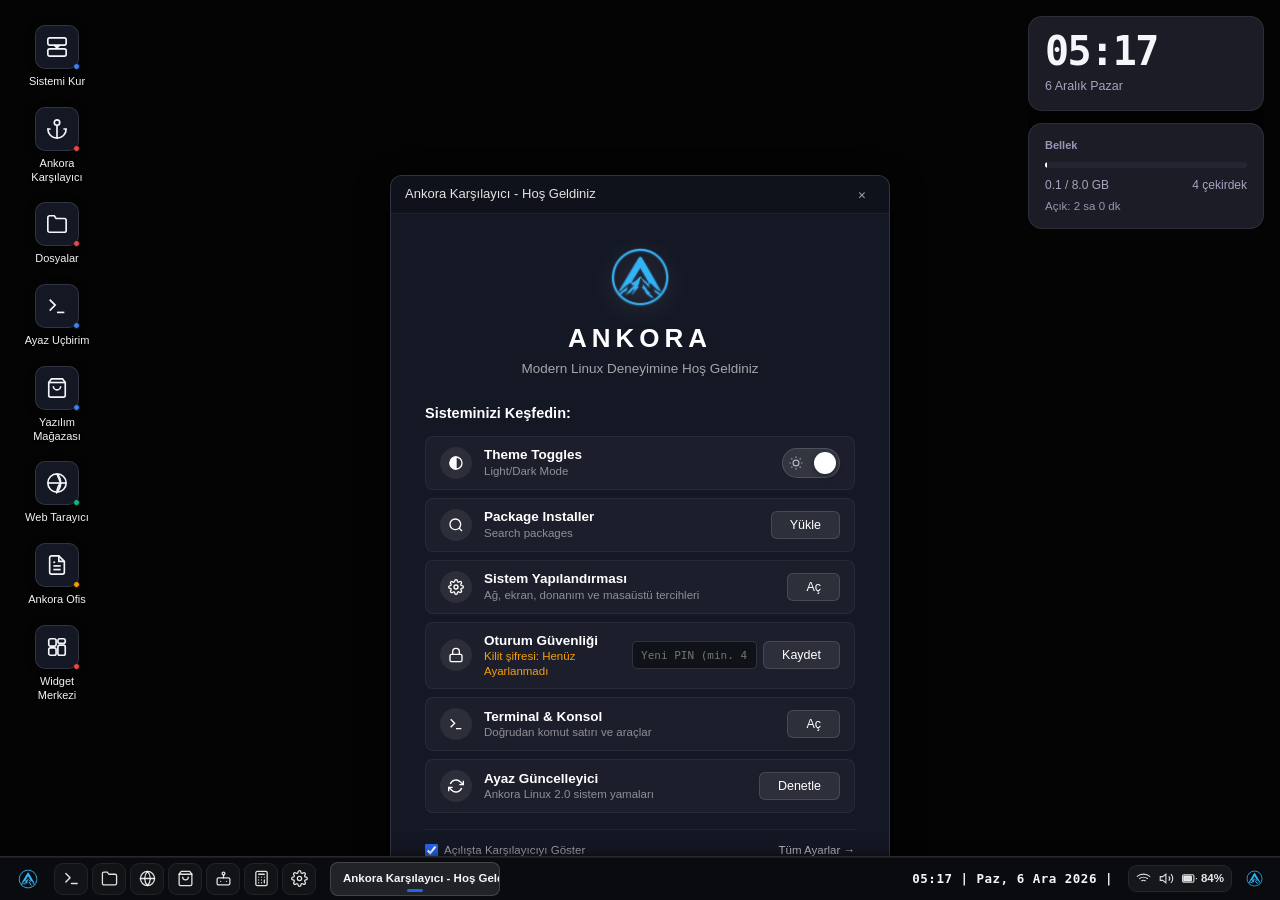
==== commit e9527a9e: "feat(desktop): dış tarayıcı açma, ekran modu listesi ve terminal kaydırma düzeltmesi - system_browse" ====
--- a/src/index.html
+++ b/src/index.html
@@ -3,7 +3,7 @@
 <head>
   <meta charset="UTF-8">
   <meta name="viewport" content="width=device-width, initial-scale=1.0">
-  <meta http-equiv="Content-Security-Policy" content="default-src 'self'; script-src 'self'; style-src 'self' 'unsafe-inline'; img-src 'self' data: blob:; font-src 'self' data:; connect-src 'self' http://127.0.0.1:49152 http://127.0.0.1:11434 https://generativelanguage.googleapis.com https://api.groq.com https://api.openai.com https://openrouter.ai https://api.github.com; frame-src 'self' data: blob:; object-src 'self' data: blob:;">
+  <meta http-equiv="Content-Security-Policy" content="default-src 'self'; script-src 'self'; style-src 'self' 'unsafe-inline'; img-src 'self' data: blob:; font-src 'self' data:; connect-src 'self' http://127.0.0.1:49152 http://127.0.0.1:11434 https://generativelanguage.googleapis.com https://api.groq.com https://api.openai.com https://openrouter.ai https://api.github.com; frame-src 'self' https: http: data: blob:; object-src 'self' data: blob:;">
   <title>Ayaz — Ankora Linux</title>
   <link rel="stylesheet" href="style.css">
 </head>
@@ -407,9 +407,7 @@
               <div class="progress-mono-fill" id="inst-wizard-progress" style="width: 5%;"></div>
             </div>
 
-            <div class="term-viewport" style="height: 180px; font-size: 11px;" id="installer-logs-view">
-              <div class="term-row muted">[1/6] Disk GPT olarak bölümlendiriliyor...</div>
-            </div>
+            <div class="term-viewport" style="height: 180px; font-size: 11px;" id="installer-logs-view"></div>
 
             <div class="wizard-nav" id="installer-finish-nav" style="display: none;">
               <button class="btn-pkg" id="btn-installer-reboot" style="background: var(--text-primary); color: var(--bg-deep);">Sistemi Yeniden Başlat</button>
@@ -498,7 +496,7 @@
         <div class="term-viewport" id="term-viewport">
           <div class="term-logs" id="term-logs">
             <div class="term-row muted">Ankora Linux 2.0 (Devuan Daedalus) x86_64 - Native Linux Core</div>
-            <div class="term-row muted">Komut rehberi için 'help' yazabilirsiniz. Komutlar doğrudan gerçek sistem kabuğuna iletilir.</div>
+            <div class="term-row muted">Komut rehberi için 'help' yazın. İzin verilen komutlar gerçek sistem kabuğunda çalışır; listeye girmeyenler reddedilir.</div>
           </div>
           <div class="term-cmdline">
             <span class="term-lead" id="term-lead-prompt">ankora@ankora-os:~$</span>
@@ -641,6 +639,7 @@
             <!-- Hızlı Arama Butonu -->
             <div class="browser-actions-group">
               <button class="browser-action-pill" id="btn-browser-search-mode">DuckDuckGo</button>
+              <button class="browser-action-pill" id="btn-browser-external" title="Sayfayı sistem tarayıcısında aç">Dış Tarayıcıda Aç</button>
             </div>
           </div>
 
@@ -659,7 +658,7 @@
           <!-- Web Görüntüleyici Gövdesi -->
           <div class="browser-viewport-container">
             <div class="browser-loading-bar" id="browser-loading-bar"></div>
-            <iframe id="browser-iframe" class="browser-iframe" src="https://duckduckgo.com" sandbox="allow-scripts allow-same-origin allow-forms allow-popups"></iframe>
+            <iframe id="browser-iframe" class="browser-iframe" sandbox="allow-scripts allow-same-origin allow-forms allow-popups"></iframe>
             <div id="browser-fallback-card" class="browser-fallback-card" style="display: none;">
               <div class="fallback-hero">
                 <svg viewBox="0 0 24 24" fill="none" stroke="currentColor" stroke-width="1.8" style="width:36px;height:36px;"><circle cx="12" cy="12" r="10"></circle><line x1="2" y1="12" x2="22" y2="12"></line><path d="M12 2a15.3 15.3 0 0 1 4 10 15.3 15.3 0 0 1-4 10 15.3 15.3 0 0 1-4-10 15.3 15.3 0 0 1 4-10z"></path></svg>
--- a/src/style.css
+++ b/src/style.css
@@ -1309,6 +1309,20 @@
 /* ==============================================================================
    UYGULAMA: ANKORA TERMİNAL (VS CODE TARZI)
    ============================================================================== */
+
+/* .term-toolbar + .term-viewport birlikte .window-view'in yüksekliğini aşıyordu
+   (toolbar + %100). .window-view { overflow: auto } ikinci bir kaydırma alanı
+   açıyordu: .term-cmdline dibe çekilse bile pencere kenarının altında kalıyor,
+   giriş satırı tıklanamaz oluyordu. Kaydırma tek kabda kalsın. */
+#win-terminal .window-view {
+  display: flex;
+  flex-direction: column;
+}
+#win-terminal .term-viewport {
+  flex: 1;
+  min-height: 0;
+}
+
 .term-viewport {
   height: 100%;
   background: #070709;
@@ -3678,6 +3692,29 @@
   font-size: 12px;
   outline: none;
   cursor: pointer;
+}
+
+/* WebKitGTK, <select>'i yerel temayla çizer: koyu temada beyaz zemin üstünde
+   beyaz metin kalır ve değer okunmaz. Yerel görünüm kapatılıp zemin, metin ve
+   ok buradan verilir; seçenek listesi de aynı renkleri kullanır. */
+select.select-mono,
+select.select-mono-sm,
+select.settings-select-sm,
+select.report-select {
+  -webkit-appearance: none;
+  appearance: none;
+  background-image: url("data:image/svg+xml,%3Csvg xmlns='http://www.w3.org/2000/svg' width='10' height='6'%3E%3Cpath d='M1 1l4 4 4-4' fill='none' stroke='%238b8fa3' stroke-width='1.5' stroke-linecap='round'/%3E%3C/svg%3E");
+  background-repeat: no-repeat;
+  background-position: right 9px center;
+  padding-right: 26px;
+}
+
+select.select-mono option,
+select.select-mono-sm option,
+select.settings-select-sm option,
+select.report-select option {
+  background-color: var(--bg-surface);
+  color: var(--text-primary);
 }
 
 /* Ağ Banner & Wi-Fi Listesi */
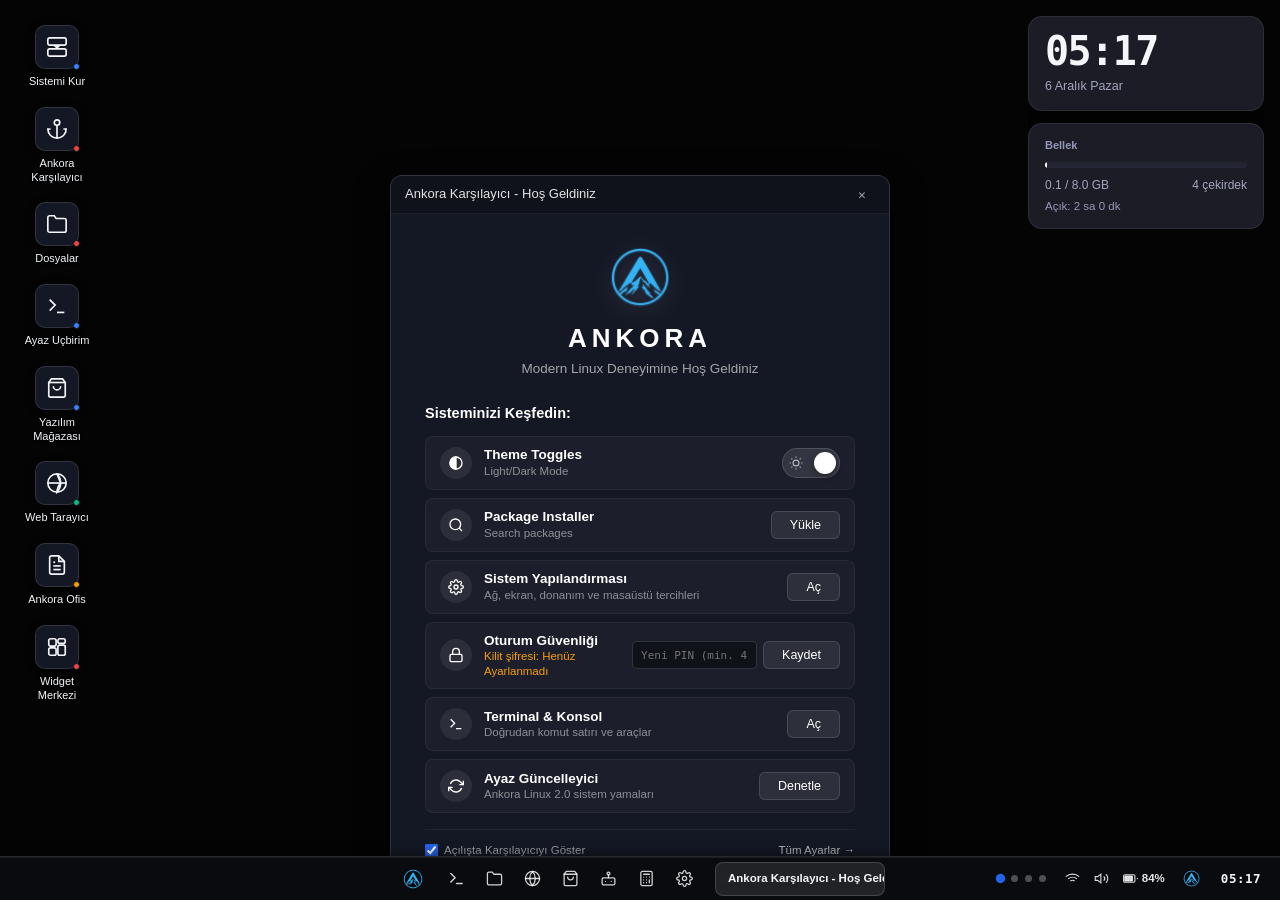
==== commit 8c20b163: "feat(desktop): görev çubuğu düzeni, evrensel başlatıcı araması ve çalışma alanları Görev çubuğu: - S" ====
--- a/src/index.html
+++ b/src/index.html
@@ -1941,6 +1941,9 @@
       </div>
     </div>
 
+    <!-- Arama yazıldığında menünün kendi bölümlerinin yerine geçen tek sonuç listesi -->
+    <div class="start-search-results" id="start-search-results" role="listbox" aria-label="Arama Sonuçları" hidden></div>
+
     <!-- 2. SABİTLENENLER (PINNED APPS GRID - 6 SÜTUN) -->
     <div class="start-section-heading">
       <span class="heading-title">Sabitlenenler</span>
@@ -2228,8 +2231,11 @@
 
   <!-- GÖREV ÇUBUĞU (TASKBAR - DESKTOP PREVIEW PARİTESİ) -->
   <footer class="taskbar" id="taskbar">
-    <!-- Sol Bölüm: Ankora Başlat Butonu ve Hızlı Başlatıcılar -->
-    <div class="taskbar-left-group">
+    <!-- Sol: yer tutucu. Başlat ve hızlı başlatıcılar ortada toplanır. -->
+    <div class="taskbar-left-group"></div>
+
+    <!-- Orta: Başlat Düğmesi, Hızlı Başlatıcılar, Açık Pencereler -->
+    <div class="taskbar-center-cluster">
       <!-- Ankora Başlat Düğmesi (Ayaz DE Zirve Logosu) -->
       <button class="start-btn" id="start-btn" title="Başlat Menüsü (Ctrl + Boşluk)">
         <img src="logo.svg" alt="Ankora" class="start-glyph-logo">
@@ -2264,10 +2270,10 @@
       <div class="taskbar-running-tabs" id="running-tabs"></div>
     </div>
 
-    <!-- Sağ Sistem Tepsisi (Desktop Preview: Saat | Wi-Fi, Ses, Pil | Ankora Zirve) -->
+    <!-- Sağ Sistem Tepsisi (Tek Tek İkonlar | Saat) -->
     <div class="taskbar-tray">
-      <!-- Saat ve Tarih (Format: 16:48 | Sal, 24 Eki 2023 |) -->
-      <div class="tray-cell tray-clock" id="tray-clock" title="Saat ve Takvim">16:48 | Sal, 24 Eki 2023 |</div>
+      <!-- Çalışma Alanı Göstergesi (aktif alan nokta ile işaretli) -->
+      <div class="taskbar-ws-dots" id="taskbar-ws-dots" role="group" aria-label="Çalışma Alanları"></div>
 
       <!-- Sistem Durum Kapsülü (Wi-Fi + Ses + Pil - Tıklandığında Hızlı Ayarlar açılır) -->
       <div class="tray-status-island" id="tray-status-island" title="Hızlı Sistem Ayarları">
@@ -2283,12 +2289,22 @@
         </div>
       </div>
 
-      <!-- Sağ Köşe Ankora Butonu (Desktop Preview ile birebir) -->
+      <!-- Masaüstüne Dön (bildirim alanı çizgisi gibi, saatin hemen solunda) -->
       <button class="tray-icon-btn tray-anchor-btn" id="tray-anchor-btn" title="Ankora Karşılayıcı &amp; Masaüstü">
         <img src="logo.svg" alt="Ankora" class="tray-anchor-logo">
       </button>
+
+      <!-- Saat: çubukta yalnız saat; tam tarih takvim popover'unda -->
+      <div class="tray-cell tray-clock" id="tray-clock" title="Saat ve Takvim">19:53</div>
     </div>
   </footer>
+
+  <!-- Genel Görünüm: Super + Ctrl + Tab / Ctrl + Alt + Tab veya Ctrl + Alt + G
+       (WebKitGTK bazı ortamlarda Tab olayını sayfaya ulaştırmaz, G ikizi var) -->
+  <div class="workspace-overview" id="workspace-overview" role="dialog" aria-label="Genel Görünüm" hidden>
+    <div class="overview-grid" id="overview-grid"></div>
+    <p class="overview-hint">Bir pencereye dön için tıkla, kapatmak için Esc</p>
+  </div>
 
   <!-- Ayaz DE Hızlı Ayarlar & Eylem Merkezi Popover (Action Center) -->
   <div class="tray-popover ayaz-quick-settings-flyout" id="quick-settings-popover">
--- a/src/style.css
+++ b/src/style.css
@@ -1055,6 +1055,14 @@
   transform: scale(0.9) translate3d(0, 24px, 0) !important;
 }
 
+/* Başka çalışma alanındaki açık pencere bu alanda görünmez, ama açık sayılır. */
+.window.open.ws-hide {
+  opacity: 0;
+  visibility: hidden;
+  pointer-events: none;
+  transform: scale(0.96) translate3d(0, 10px, 0);
+}
+
 /* Yüksek Akıcılık Sürükleme (Smooth GPU Dragging) */
 body.is-dragging {
   user-select: none !important;
@@ -2490,7 +2498,7 @@
   right: 0;
   width: 100%;
   height: var(--taskbar-height);
-  background: rgba(14, 16, 23, 0.84);
+  background: rgba(0, 0, 0, 0.9);
   border-top: 1px solid rgba(255, 255, 255, 0.12);
   /* Üst kenarda tek hairline: yüzeye kalınlık verir, parlama yok. */
   box-shadow: inset 0 1px 0 rgba(255, 255, 255, 0.07), 0 -2px 10px rgba(0, 0, 0, 0.5);
@@ -2508,6 +2516,15 @@
   gap: 6px;
   flex: 1;
   min-width: 0;
+}
+
+/* Başlat, hızlı başlatıcılar ve açık pencereler ortada toplanır; sol ve sağ
+   gruplar eşit genişlikte yer tuttuğu için küme ekranda tam ortada durur. */
+.taskbar-center-cluster {
+  display: flex;
+  align-items: center;
+  gap: 6px;
+  flex-shrink: 0;
 }
 
 .start-btn {
@@ -2526,15 +2543,14 @@
   flex-shrink: 0;
 }
 
-/* Vurgu tek renk: DESIGN.md'deki mavi. Eski cyan + parlama bu yüzden kalktı. */
 .start-btn:hover {
-  background: var(--accent-hover);
-  border-color: rgba(37, 99, 235, 0.45);
+  background: rgba(255, 255, 255, 0.1);
+  border-color: rgba(255, 255, 255, 0.14);
 }
 
 .start-btn.active {
-  background: rgba(37, 99, 235, 0.2);
-  border-color: rgba(37, 99, 235, 0.55);
+  background: rgba(255, 255, 255, 0.14);
+  border-color: rgba(255, 255, 255, 0.2);
 }
 
 .start-glyph-logo {
@@ -2564,12 +2580,12 @@
   height: 32px;
   padding: 0;
   border-radius: 9px;
-  background: rgba(255, 255, 255, 0.035);
-  border: 1px solid rgba(255, 255, 255, 0.07);
+  background: transparent;
+  border: 1px solid transparent;
   display: flex;
   align-items: center;
   justify-content: center;
-  color: rgba(255, 255, 255, 0.88);
+  color: rgba(255, 255, 255, 0.82);
   cursor: pointer;
   transition: background-color 0.16s ease, border-color 0.16s ease,
     color 0.16s ease, transform 0.16s cubic-bezier(0.16, 1, 0.3, 1);
@@ -2629,7 +2645,6 @@
   color: var(--text-primary);
 }
 
-/* Aktif sekmeyi yalnızca alttaki mavi çubuk işaretler; ikinci bir çizgi yok. */
 .task-tab.active {
   background: rgba(255, 255, 255, 0.1);
   border-color: rgba(255, 255, 255, 0.15);
@@ -2641,8 +2656,10 @@
 .taskbar-tray {
   display: flex;
   align-items: center;
-  gap: 6px;
-  flex-shrink: 0;
+  justify-content: flex-end;
+  gap: 4px;
+  flex: 1;
+  min-width: 0;
 }
 
 .tray-cell {
@@ -2669,19 +2686,19 @@
   background: rgba(255, 255, 255, 0.08);
 }
 
+/* Sağ: Wi-Fi, ses ve pil tek tek okunur; kapsül zemini kalktı. */
 .tray-status-island,
 .tray-status-group {
   display: flex;
   align-items: center;
-  padding: 4px 7px;
-  border-radius: 9px;
+  padding: 0;
+  border-radius: 0;
   color: rgba(255, 255, 255, 0.85);
   cursor: pointer;
-  gap: 8px;
-  /* Sağ blok kalıcı bir ada olarak okunur; boşlukta kaybolmaz. */
-  background: rgba(255, 255, 255, 0.05);
-  border: 1px solid rgba(255, 255, 255, 0.07);
-  transition: background-color 0.16s ease, border-color 0.16s ease, color 0.16s ease;
+  gap: 2px;
+  background: transparent;
+  border: 1px solid transparent;
+  transition: color 0.16s ease;
 }
 
 .tray-status-island:hover,
@@ -2695,6 +2712,127 @@
   display: flex;
   align-items: center;
   gap: 4px;
+  padding: 5px 6px;
+  border-radius: 8px;
+  cursor: pointer;
+  transition: background-color 0.16s ease, color 0.16s ease;
+}
+
+.tray-island-item:hover {
+  background: rgba(255, 255, 255, 0.08);
+  color: #ffffff;
+}
+
+/* Çalışma alanı göstergesi: kaç alan varsa o kadar nokta, aktif olan vurgulu */
+.taskbar-ws-dots {
+  display: flex;
+  align-items: center;
+  gap: 7px;
+  padding: 6px 8px;
+}
+
+.ws-dot {
+  width: 7px;
+  height: 7px;
+  padding: 0;
+  border: none;
+  border-radius: 50%;
+  background: rgba(255, 255, 255, 0.28);
+  cursor: pointer;
+  transition: background-color 0.16s ease, transform 0.16s ease;
+}
+
+.ws-dot:hover {
+  background: rgba(255, 255, 255, 0.55);
+}
+
+.ws-dot.active {
+  background: var(--accent-active, #3b82f6);
+  transform: scale(1.35);
+}
+
+/* Super + Tab genel görünümü */
+.workspace-overview {
+  position: fixed;
+  inset: 0;
+  z-index: 99996;
+  display: flex;
+  flex-direction: column;
+  align-items: center;
+  justify-content: center;
+  gap: 20px;
+  padding: 40px;
+  background: rgba(0, 0, 0, 0.74);
+  backdrop-filter: blur(7px);
+}
+
+.workspace-overview[hidden] {
+  display: none;
+}
+
+.overview-grid {
+  /* Flex + ortalama: pencere sayısı azken kartlar solda değil, ekranda ortada durur. */
+  display: flex;
+  flex-wrap: wrap;
+  justify-content: center;
+  gap: 14px;
+  width: min(880px, 92vw);
+}
+
+.overview-card {
+  flex: 0 1 200px;
+  display: flex;
+  flex-direction: column;
+  align-items: center;
+  gap: 10px;
+  padding: 22px 14px;
+  border-radius: 12px;
+  background: rgba(255, 255, 255, 0.06);
+  border: 1px solid rgba(255, 255, 255, 0.12);
+  color: var(--text-primary);
+  cursor: pointer;
+  transition: background-color 0.16s ease, border-color 0.16s ease, transform 0.16s ease;
+}
+
+.overview-card:hover {
+  background: rgba(255, 255, 255, 0.12);
+  border-color: rgba(255, 255, 255, 0.22);
+  transform: translateY(-2px);
+}
+
+.overview-glyph {
+  width: 44px;
+  height: 44px;
+  display: flex;
+  align-items: center;
+  justify-content: center;
+  border-radius: 11px;
+  font-size: 19px;
+  font-weight: 700;
+  background: rgba(37, 99, 235, 0.22);
+  color: #93c5fd;
+}
+
+.overview-title {
+  font-size: 12.5px;
+  max-width: 100%;
+  white-space: nowrap;
+  overflow: hidden;
+  text-overflow: ellipsis;
+}
+
+.overview-empty {
+  width: 100%;
+  text-align: center;
+  padding: 26px 0;
+  font-size: 13px;
+  color: var(--text-secondary);
+}
+
+.overview-hint {
+  margin: 0;
+  font-size: 12.5px;
+  color: var(--text-secondary);
 }
 
 .battery-pct-text {
@@ -2784,7 +2922,8 @@
 .start-flyout {
   position: fixed;
   bottom: calc(var(--taskbar-height) + 8px);
-  left: 10px;
+  /* Başlat butonu ortada; menü de aynı eksende açılır, küçük ekranda kenara yapışır. */
+  left: max(10px, calc(50% - 290px));
   width: 580px;
   max-width: calc(100vw - 20px);
   max-height: calc(100vh - var(--taskbar-height) - 20px);
@@ -2975,6 +3114,90 @@
   padding: 2px 6px;
   border-radius: 4px;
   pointer-events: none;
+}
+
+/* Evrensel arama sonuç listesi: sorgu doluken menünün bölümlerinin yerine geçer */
+.start-search-results {
+  display: flex;
+  flex-direction: column;
+  gap: 2px;
+  padding: 4px 12px 6px;
+  max-height: 330px;
+  overflow-y: auto;
+}
+
+.start-search-results[hidden] {
+  display: none;
+}
+
+.search-result-row {
+  display: flex;
+  align-items: center;
+  gap: 10px;
+  padding: 7px 9px;
+  border-radius: 8px;
+  border: 1px solid transparent;
+  cursor: pointer;
+  transition: background-color 0.14s ease, border-color 0.14s ease;
+}
+
+.search-result-row:hover,
+.search-result-row:focus-visible {
+  background: rgba(255, 255, 255, 0.07);
+  border-color: rgba(255, 255, 255, 0.09);
+}
+
+.result-glyph {
+  width: 26px;
+  height: 26px;
+  flex-shrink: 0;
+  display: flex;
+  align-items: center;
+  justify-content: center;
+  border-radius: 7px;
+  font-size: 12px;
+  font-weight: 700;
+  background: rgba(37, 99, 235, 0.18);
+  color: #93c5fd;
+}
+
+.result-text {
+  display: flex;
+  flex-direction: column;
+  min-width: 0;
+}
+
+.result-title {
+  font-size: 12.5px;
+  color: var(--text-primary);
+  white-space: nowrap;
+  overflow: hidden;
+  text-overflow: ellipsis;
+}
+
+.result-desc {
+  font-size: 11px;
+  color: var(--text-secondary);
+  white-space: nowrap;
+  overflow: hidden;
+  text-overflow: ellipsis;
+}
+
+.result-kind {
+  margin-left: auto;
+  flex-shrink: 0;
+  font-size: 10px;
+  color: var(--text-muted);
+  border: 1px solid var(--border-subtle);
+  border-radius: 4px;
+  padding: 2px 6px;
+}
+
+.search-empty {
+  padding: 18px 8px;
+  text-align: center;
+  font-size: 12.5px;
+  color: var(--text-secondary);
 }
 
 /* Bölüm Başlıkları */
@@ -4875,18 +5098,6 @@
   gap: 6px;
   cursor: pointer;
   transition: background-color 0.16s ease, border-color 0.16s ease, color 0.16s ease;
-}
-
-.task-tab.active::after {
-  content: '';
-  position: absolute;
-  bottom: 3px;
-  left: 50%;
-  transform: translateX(-50%);
-  width: 16px;
-  height: 3px;
-  border-radius: 2px;
-  background: var(--accent-active, #2563eb);
 }
 
 /* ==============================================================================
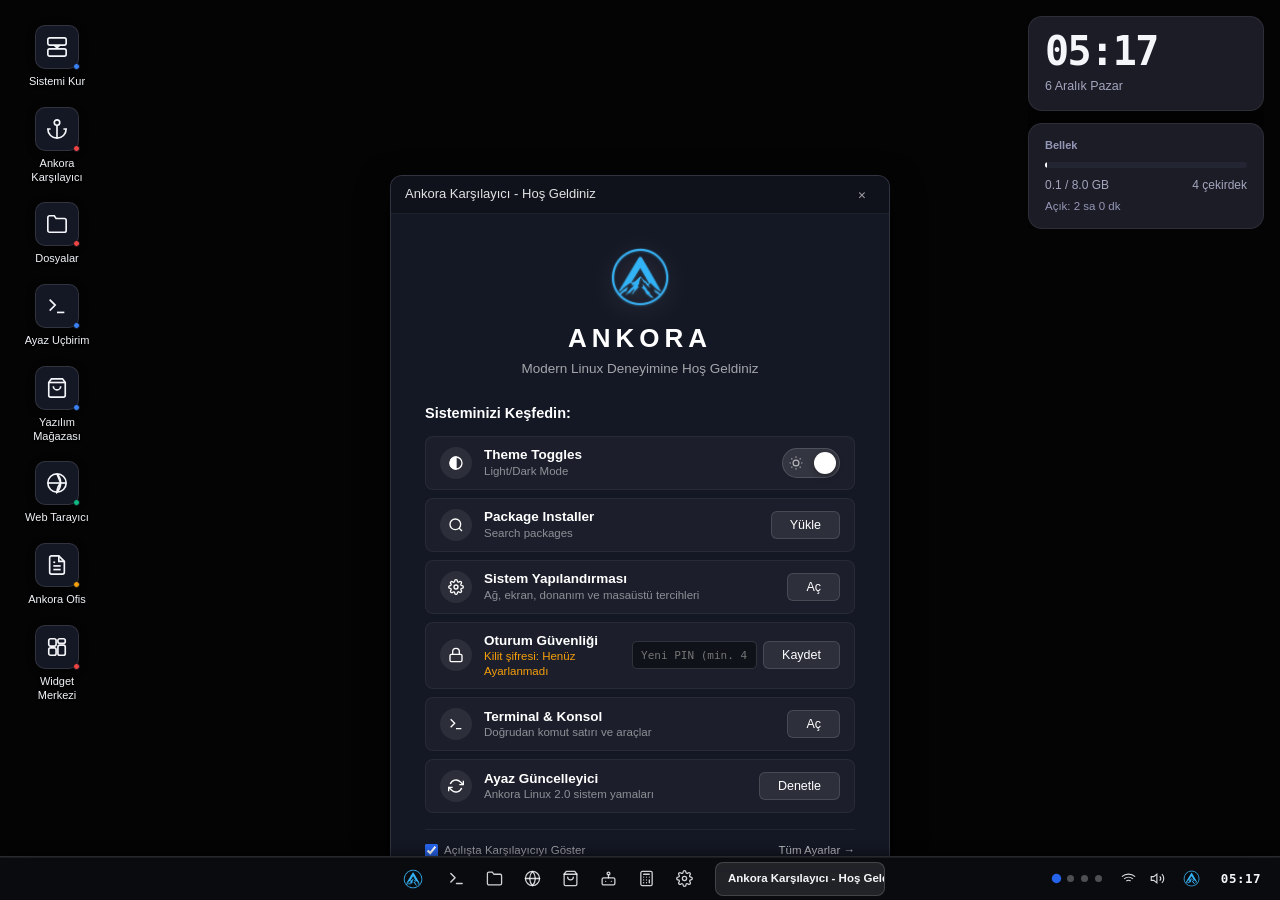
==== commit 13364b9a: "feat(desktop): gerçek sistem telemetrisi, oturum geri yükleme ve atomik güncelleme - Görev Yöneticis" ====
--- a/src/index.html
+++ b/src/index.html
@@ -3,7 +3,7 @@
 <head>
   <meta charset="UTF-8">
   <meta name="viewport" content="width=device-width, initial-scale=1.0">
-  <meta http-equiv="Content-Security-Policy" content="default-src 'self'; script-src 'self'; style-src 'self' 'unsafe-inline'; img-src 'self' data: blob:; font-src 'self' data:; connect-src 'self' http://127.0.0.1:49152 http://127.0.0.1:11434 https://generativelanguage.googleapis.com https://api.groq.com https://api.openai.com https://openrouter.ai https://api.github.com; frame-src 'self' https: http: data: blob:; object-src 'self' data: blob:;">
+  <meta http-equiv="Content-Security-Policy" content="default-src 'self'; script-src 'self'; style-src 'self' 'unsafe-inline'; img-src 'self' data: blob:; font-src 'self' data:; connect-src 'self' http://127.0.0.1:49152 http://127.0.0.1:11434 https://generativelanguage.googleapis.com https://api.groq.com https://api.openai.com https://openrouter.ai https://api.github.com; frame-src 'self' data: blob: http://127.0.0.1:49152; object-src 'self' data: blob:; base-uri 'self'; form-action 'self'">
   <title>Ayaz — Ankora Linux</title>
   <link rel="stylesheet" href="style.css">
 </head>
@@ -658,7 +658,9 @@
           <!-- Web Görüntüleyici Gövdesi -->
           <div class="browser-viewport-container">
             <div class="browser-loading-bar" id="browser-loading-bar"></div>
-            <iframe id="browser-iframe" class="browser-iframe" sandbox="allow-scripts allow-same-origin allow-forms allow-popups"></iframe>
+            <!-- Köprü içeriği uygulama kökeninden izole edilir: allow-same-origin
+                 olmadan çerçevedeki sayfa üst belgeye (ve yerel depoya) erişemez. -->
+            <iframe id="browser-iframe" class="browser-iframe" sandbox="allow-scripts allow-forms allow-popups" referrerpolicy="no-referrer"></iframe>
             <div id="browser-fallback-card" class="browser-fallback-card" style="display: none;">
               <div class="fallback-hero">
                 <svg viewBox="0 0 24 24" fill="none" stroke="currentColor" stroke-width="1.8" style="width:36px;height:36px;"><circle cx="12" cy="12" r="10"></circle><line x1="2" y1="12" x2="22" y2="12"></line><path d="M12 2a15.3 15.3 0 0 1 4 10 15.3 15.3 0 0 1-4 10 15.3 15.3 0 0 1-4-10 15.3 15.3 0 0 1 4-10z"></path></svg>
@@ -1157,19 +1159,19 @@
                   <svg viewBox="0 0 24 24" fill="none" stroke="currentColor" stroke-width="2"><path d="M5 12.55a11 11 0 0 1 14.08 0"></path><path d="M1.42 9a16 16 0 0 1 21.16 0"></path><path d="M8.53 16.11a6 6 0 0 1 6.95 0"></path><line x1="12" y1="20" x2="12.01" y2="20"></line></svg>
                 </div>
                 <div class="net-banner-meta">
-                  <strong>eth0 — Gigabit Ethernet</strong>
-                  <span>Bağlı • 1000 Mbps Tam Çift Yönlü • İnternet Erişimi Aktif</span>
-                </div>
-                <span class="status-tag-active">Aktif</span>
+                  <strong id="net-banner-name">Ağ bilgisi okunuyor…</strong>
+                  <span id="net-banner-detail">—</span>
+                </div>
+                <span class="status-tag-active" id="net-banner-tag">Aktif</span>
               </div>
 
               <div class="settings-card-group">
                 <span class="card-group-title">Ağ Yapılandırma Bilgileri</span>
                 <div class="telemetry-grid">
-                  <div class="telemetry-cell"><span>IP Adresi:</span><strong>192.168.1.105</strong></div>
-                  <div class="telemetry-cell"><span>Ağ Geçidi (Gateway):</span><strong>192.168.1.1</strong></div>
-                  <div class="telemetry-cell"><span>Alt Ağ Maskesi:</span><strong>255.255.255.0 (/24)</strong></div>
-                  <div class="telemetry-cell"><span>DNS Sunucuları:</span><strong>1.1.1.1, 8.8.8.8</strong></div>
+                  <div class="telemetry-cell"><span>IP Adresi:</span><strong id="net-cell-ip">—</strong></div>
+                  <div class="telemetry-cell"><span>Ağ Geçidi (Gateway):</span><strong id="net-cell-gw">—</strong></div>
+                  <div class="telemetry-cell"><span>Alt Ağ Maskesi:</span><strong id="net-cell-mask">—</strong></div>
+                  <div class="telemetry-cell"><span>DNS Sunucuları:</span><strong id="net-cell-dns">—</strong></div>
                 </div>
               </div>
 
@@ -1178,32 +1180,7 @@
                   <span class="card-group-title">Kablosuz Ağlar (Wi-Fi)</span>
                   <button class="btn-pkg-sm" id="btn-wifi-scan">Ağları Tara</button>
                 </div>
-                <div class="wifi-list">
-                  <div class="wifi-row connected">
-                    <div class="wifi-row-meta">
-                      <strong>Ankora_Lab_5G</strong>
-                      <span>WPA2/WPA3 Kişisel • 5 GHz</span>
-                    </div>
-                    <span class="wifi-signal">
-                      <svg viewBox="0 0 24 24" fill="none" stroke="currentColor" stroke-width="2" style="width: 13px; height: 13px; display: inline-block; vertical-align: -2px; margin-right: 4px;"><path d="M5 12.55a11 11 0 0 1 14.08 0"></path><path d="M1.42 9a16 16 0 0 1 21.16 0"></path><path d="M8.53 16.11a6 6 0 0 1 6.95 0"></path><line x1="12" y1="20" x2="12.01" y2="20"></line></svg>
-                      %96 (Bağlı)
-                    </span>
-                  </div>
-                  <div class="wifi-row">
-                    <div class="wifi-row-meta">
-                      <strong>Ofis_Guvenli_Fiber</strong>
-                      <span>WPA2 Kurumsal</span>
-                    </div>
-                    <button class="btn-pkg-sm">Bağlan</button>
-                  </div>
-                  <div class="wifi-row">
-                    <div class="wifi-row-meta">
-                      <strong>Misafir_Agi</strong>
-                      <span>Açık Ağ</span>
-                    </div>
-                    <button class="btn-pkg-sm">Bağlan</button>
-                  </div>
-                </div>
+                <div class="wifi-list" id="wifi-network-list" aria-live="polite"></div>
               </div>
             </div>
 
@@ -2149,7 +2126,7 @@
       </div>
     </div>
 
-    <!-- 2.1 MAĞAZADAN YÜKLENEN UYGULAMALAR (INSTALLED FROM STORE) -->
+    <!-- 2.0 MAĞAZADAN YÜKLENEN UYGULAMALAR (INSTALLED FROM STORE) -->
     <div class="start-section-heading" id="start-installed-heading" style="display: none; margin-top: 14px;">
       <span class="heading-title">Yüklü Uygulamalar (Mağaza)</span>
       <span class="heading-sub" id="start-installed-count">0 Uygulama</span>
@@ -2310,23 +2287,23 @@
   <div class="tray-popover ayaz-quick-settings-flyout" id="quick-settings-popover">
     <!-- 1. Hızlı Aç/Kapa Düğmeleri Izgarası (3x2) -->
     <div class="qs-toggles-grid">
-      <button class="qs-tile-btn active" id="qs-wifi-toggle" title="Wi-Fi Ağını Aç/Kapat">
+      <button class="qs-tile-btn" id="qs-wifi-toggle" title="Wi-Fi Ağını Aç/Kapat">
         <div class="qs-tile-icon">
           <svg viewBox="0 0 24 24" fill="none" stroke="currentColor" stroke-width="2"><path d="M5 12.55a11 11 0 0 1 14.08 0"></path><path d="M1.42 9a16 16 0 0 1 21.16 0"></path><path d="M8.53 16.11a6 6 0 0 1 6.95 0"></path><line x1="12" y1="20" x2="12.01" y2="20"></line></svg>
         </div>
         <div class="qs-tile-text">
           <span class="qs-tile-title">Wi-Fi</span>
-          <span class="qs-tile-sub">Bağlı</span>
+          <span class="qs-tile-sub">—</span>
         </div>
       </button>
 
-      <button class="qs-tile-btn active" id="qs-bt-toggle" title="Bluetooth Aç/Kapat">
+      <button class="qs-tile-btn" id="qs-bt-toggle" title="Bluetooth Aç/Kapat">
         <div class="qs-tile-icon">
           <svg viewBox="0 0 24 24" fill="none" stroke="currentColor" stroke-width="2"><polyline points="6.5 6.5 17.5 17.5 12 23 12 1 17.5 6.5 6.5 17.5"></polyline></svg>
         </div>
         <div class="qs-tile-text">
           <span class="qs-tile-title">Bluetooth</span>
-          <span class="qs-tile-sub">Açık</span>
+          <span class="qs-tile-sub">—</span>
         </div>
       </button>
 
@@ -2392,9 +2369,9 @@
 
     <!-- 3. Alt Durum ve Ayarlar Bağlantısı -->
     <div class="qs-footer-bar">
-      <div class="qs-battery-status">
+      <div class="qs-battery-status" id="qs-battery-status">
         <svg viewBox="0 0 24 24" fill="none" stroke="currentColor" stroke-width="1.8" style="width:16px;height:16px;"><rect x="1" y="6" width="18" height="12" rx="2"></rect><line x1="23" y1="11" x2="23" y2="13"></line><rect x="3" y="8" width="12" height="8" rx="1" fill="currentColor"></rect></svg>
-        <span>%84 Kalan Pil (3s 45dk)</span>
+        <span id="qs-battery-text">Pil durumu okunuyor…</span>
       </div>
       <div class="qs-footer-actions" style="display: flex; gap: 6px;">
         <button class="qs-footer-settings-btn" id="btn-qs-updater" title="Ayaz Güncelleyici — Sistemi ve DE'yi Güncelle">
--- a/src/style.css
+++ b/src/style.css
@@ -359,12 +359,6 @@
 body.theme-light .start-btn.active {
   background: rgba(37, 99, 235, 0.14);
   border-color: rgba(37, 99, 235, 0.4);
-}
-
-body.theme-light .tray-ram-widget {
-  background: rgba(0, 0, 0, 0.04);
-  border-color: rgba(0, 0, 0, 0.08);
-  color: #0f172a;
 }
 
 /* Başlat Menüsü - Açık Tema */
@@ -4894,73 +4888,6 @@
 .updater-buttons {
   display: flex;
   gap: 8px;
-}
-
-/* ==============================================================================
-   RAM MONİTÖRÜ VE HIZLI OPTİMİZASYON WIDGETI (TASKBAR & TRAY)
-   ============================================================================== */
-.tray-ram-widget {
-  display: flex;
-  align-items: center;
-  gap: 6px;
-  padding: 3px 8px;
-  background: rgba(255, 255, 255, 0.05);
-  border: 1px solid rgba(255, 255, 255, 0.1);
-  border-radius: var(--radius-ui);
-  cursor: pointer;
-  transition: all 0.15s ease;
-  font-family: var(--font-mono);
-  font-size: 11px;
-  color: var(--text-primary);
-  user-select: none;
-}
-
-.tray-ram-widget:hover {
-  background: rgba(255, 255, 255, 0.1);
-  border-color: var(--accent-active);
-  transform: translateY(-1px);
-}
-
-.tray-ram-widget:active {
-  transform: translateY(0) scale(0.96);
-}
-
-.tray-ram-icon {
-  width: 13px;
-  height: 13px;
-  color: var(--accent-active);
-  flex-shrink: 0;
-}
-
-.tray-ram-dot {
-  width: 6px;
-  height: 6px;
-  border-radius: 50%;
-  background: #10b981;
-  box-shadow: 0 0 6px #10b981;
-  transition: background 0.3s ease, box-shadow 0.3s ease;
-}
-
-.tray-ram-dot.warn {
-  background: #f59e0b;
-  box-shadow: 0 0 6px #f59e0b;
-}
-
-.tray-ram-dot.danger {
-  background: #ef4444;
-  box-shadow: 0 0 6px #ef4444;
-}
-
-.tray-ram-widget.purging {
-  border-color: #10b981;
-  color: #10b981;
-  animation: pulsePurge 0.4s ease;
-}
-
-@keyframes pulsePurge {
-  0% { transform: scale(0.95); opacity: 0.7; }
-  50% { transform: scale(1.05); }
-  100% { transform: scale(1); opacity: 1; }
 }
 
 /* ==============================================================================
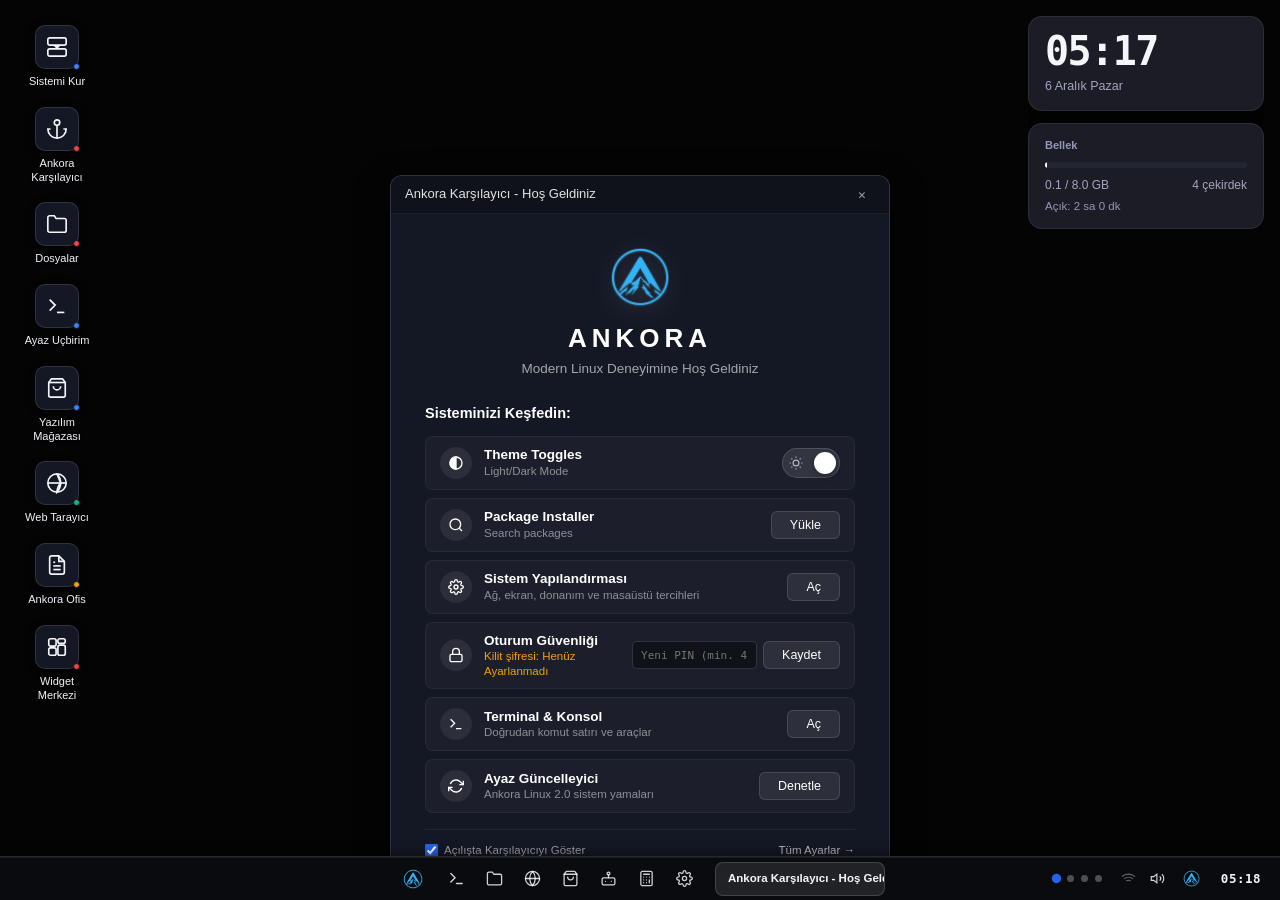
==== commit f18633b6: "Ayaz DE 2.0: kilit, mağaza, ayar panelleri ve dosya yöneticisi düzeltmeleri - Kilit: xtrlock'un klav" ====
--- a/src/index.html
+++ b/src/index.html
@@ -447,18 +447,8 @@
               <button class="store-filter-btn" data-cat="util">Araçlar</button>
             </div>
           </div>
-          <div class="store-table-wrap">
-            <table class="store-table">
-              <thead>
-                <tr>
-                  <th style="width: 220px;">Uygulama</th>
-                  <th>Açıklama</th>
-                  <th style="width: 90px;">Boyut</th>
-                  <th style="width: 120px; text-align: right;">Durum</th>
-                </tr>
-              </thead>
-              <tbody id="store-table-body"></tbody>
-            </table>
+          <div class="store-grid-wrap">
+            <div class="store-grid" id="store-grid"></div>
           </div>
         </div>
       </div>
@@ -661,12 +651,21 @@
             <!-- Köprü içeriği uygulama kökeninden izole edilir: allow-same-origin
                  olmadan çerçevedeki sayfa üst belgeye (ve yerel depoya) erişemez. -->
             <iframe id="browser-iframe" class="browser-iframe" sandbox="allow-scripts allow-forms allow-popups" referrerpolicy="no-referrer"></iframe>
+            <!-- Köprü yanıt verene kadar boş beyaz alan yerine yükleniyor
+                 ekranı gösterilir; süre dolarsa hata kartına düşülür. -->
+            <div class="browser-load-mask" id="browser-load-mask" style="display: none;" aria-hidden="true">
+              <div class="load-mask-spinner"></div>
+              <p id="browser-load-mask-text">Sayfa yükleniyor…</p>
+            </div>
             <div id="browser-fallback-card" class="browser-fallback-card" style="display: none;">
               <div class="fallback-hero">
                 <svg viewBox="0 0 24 24" fill="none" stroke="currentColor" stroke-width="1.8" style="width:36px;height:36px;"><circle cx="12" cy="12" r="10"></circle><line x1="2" y1="12" x2="22" y2="12"></line><path d="M12 2a15.3 15.3 0 0 1 4 10 15.3 15.3 0 0 1-4 10 15.3 15.3 0 0 1-4-10 15.3 15.3 0 0 1 4-10z"></path></svg>
                 <h3 id="browser-fallback-title">Ankora Ağ Tarayıcısı</h3>
                 <p id="browser-fallback-desc">Hafif ve güvenli yerleşik WebKit görüntüleyicisi aktif.</p>
-                <button class="btn-pkg" id="btn-browser-refresh">Yeniden Yükle</button>
+                <div class="fallback-actions">
+                  <button class="btn-pkg" id="btn-browser-refresh">Yeniden Yükle</button>
+                  <button class="btn-pkg" id="btn-browser-fallback-external" style="background:#334155; color:#e2e8f0; border-color:#475569;">Dış Tarayıcıda Aç</button>
+                </div>
               </div>
             </div>
           </div>
@@ -930,6 +929,17 @@
                   <button class="accent-pill-btn" data-accent="#ea580c" style="--btn-color: #ea580c;" title="Kehribar"></button>
                   <button class="accent-pill-btn" data-accent="#ffffff" style="--btn-color: #ffffff;" title="Gümüş Beyaz"></button>
                 </div>
+              </div>
+
+              <!-- İkon Seti (Başlat Menüsü, Masaüstü ve Pencere simgeleri) -->
+              <div class="settings-card-group">
+                <span class="card-group-title">İkon Seti</span>
+                <div class="option-pill-group" id="group-iconset">
+                  <button class="option-pill-btn active" data-iconset="monokrom">Monokrom</button>
+                  <button class="option-pill-btn" data-iconset="faerie">Faerie Wren (Renkli)</button>
+                  <button class="option-pill-btn" data-iconset="outline">Çizgisel</button>
+                </div>
+                <p class="card-group-hint">Seçim Başlat menüsündeki ve masaüstündeki tüm uygulama simgelerine uygulanır.</p>
               </div>
 
               <!-- Duvar Kağıdı Seçimi -->
@@ -1054,8 +1064,33 @@
                     <option value="1920x1080" selected>1920 x 1080 (16:9 Full HD - Önerilen)</option>
                     <option value="2560x1440">2560 x 1440 (16:9 2K QHD)</option>
                     <option value="3840x2160">3840 x 2160 (16:9 4K UHD)</option>
+                    <option value="1600x900">1600 x 900 (16:9 HD+)</option>
+                    <option value="1440x900">1440 x 900 (16:10 WXGA+)</option>
                     <option value="1366x768">1366 x 768 (16:9 WXGA)</option>
+                    <option value="1280x1024">1280 x 1024 (5:4 SXGA)</option>
+                    <option value="1280x800">1280 x 800 (16:10 WXGA)</option>
+                    <option value="1280x720">1280 x 720 (16:9 HD)</option>
+                    <option value="1024x768">1024 x 768 (4:3 XGA)</option>
+                    <option value="800x600">800 x 600 (4:3 SVGA)</option>
                   </select>
+                </div>
+              </div>
+
+              <div class="setting-row-item">
+                <div class="row-desc">
+                  <strong>Önerilen (Native) Çözünürlük</strong>
+                  <span>Panelin fabrika önerisi — kurulu sistemde bulanıklığı bu çözer</span>
+                </div>
+                <div class="row-control">
+                  <button type="button" class="btn-pill" id="btn-preferred-mode">Önerilene Dön</button>
+                </div>
+              </div>
+
+              <div class="display-revert-bar" id="display-revert-bar" style="display: none;" role="status">
+                <span id="display-revert-label">Ekran modu uygulandı.</span>
+                <div class="display-revert-actions">
+                  <button type="button" class="btn-pill" id="btn-display-keep">Bu Ayarı Koru</button>
+                  <button type="button" class="btn-pill btn-pill-ghost" id="btn-display-revert">Geri Al</button>
                 </div>
               </div>
 
@@ -1067,8 +1102,10 @@
                 <div class="row-control">
                   <select id="ctrl-refresh-rate" class="select-mono">
                     <option value="60">60 Hz (Standart)</option>
+                    <option value="75">75 Hz</option>
                     <option value="120">120 Hz (Akıcı)</option>
                     <option value="144">144 Hz (Yüksek Hız)</option>
+                    <option value="165">165 Hz (Oyuncu)</option>
                   </select>
                 </div>
               </div>
@@ -1083,6 +1120,8 @@
                     <option value="100" selected>%100 (Varsayılan)</option>
                     <option value="125">%125 (Büyütülmüş)</option>
                     <option value="150">%150 (Yüksek DPI)</option>
+                    <option value="175">%175 (Çok Yüksek DPI)</option>
+                    <option value="200">%200 (2x Büyük)</option>
                   </select>
                 </div>
               </div>
@@ -1097,46 +1136,20 @@
 
               <div class="setting-row-item">
                 <div class="row-desc">
-                  <strong>Ana Çıkış Aygıtı</strong>
-                  <span>Donanım ses kartı veya DAC portu</span>
-                </div>
-                <div class="row-control">
-                  <select id="ctrl-audio-device" class="select-mono">
-                    <option value="alsa-hda" selected>ALSA HDA Intel PCH (Dahili Hoparlör/Jak)</option>
-                    <option value="usb-dac">USB Audio DAC / Harici Kulaklık</option>
-                    <option value="hdmi">HDMI / DisplayPort Digital Audio</option>
-                  </select>
-                </div>
-              </div>
-
-              <div class="setting-row-item">
-                <div class="row-desc">
                   <strong>Ana Ses Düzeyi</strong>
-                  <span>Genel hoparlör ses şiddeti</span>
+                  <span>Genel hoparlör ses şiddeti (ALSA/PulseVolume)</span>
                 </div>
                 <div class="row-control">
                   <input type="range" id="ctrl-volume" min="0" max="100" value="80" class="slider-mono">
                   <span id="volume-val-label" class="val-label">%80</span>
-                </div>
-              </div>
-
-              <div class="setting-row-item">
-                <div class="row-desc">
-                  <strong>Sistem Uyarı Sesleri</strong>
-                  <span>Pencere, hata ve modal etkileşim tonları</span>
-                </div>
-                <div class="row-control">
-                  <label class="toggle-switch">
-                    <input type="checkbox" id="ctrl-sound-effects" checked>
-                    <span class="toggle-slider"></span>
-                  </label>
+                  <span id="volume-hint" class="val-label" style="color: var(--text-muted);"></span>
                 </div>
               </div>
 
               <div class="setting-row-item">
                 <div class="row-desc">
                   <strong>Sessiz Mod (Rahatsız Etme)</strong>
-                  <span>Kiosk ekranında açılan tüm bildirimleri gizler</span>
+                  <span>Sıradan bildirimleri gizler; hatalar her zaman görünür kalır</span>
                 </div>
                 <div class="row-control">
                   <label class="toggle-switch">
@@ -1197,11 +1210,11 @@
                   <span>Hareketsizlik sonrası ekranın karartılma süresi</span>
                 </div>
                 <div class="row-control">
-                  <select class="select-mono">
-                    <option value="never" selected>Hiçbir Zaman (Kiosk Modu - Önerilen)</option>
-                    <option value="15">15 Dakika</option>
-                    <option value="30">30 Dakika</option>
-                    <option value="60">1 Saat</option>
+                  <select id="ctrl-screen-timeout" class="select-mono">
+                    <option value="0" selected>Hiçbir Zaman (Kiosk Modu - Önerilen)</option>
+                    <option value="900">15 Dakika</option>
+                    <option value="1800">30 Dakika</option>
+                    <option value="3600">1 Saat</option>
                   </select>
                 </div>
               </div>
@@ -1212,7 +1225,7 @@
                   <span>İşlemci frekans ölçekleme politikası (cpufreq)</span>
                 </div>
                 <div class="row-control">
-                  <select class="select-mono">
+                  <select id="ctrl-power-profile" class="select-mono">
                     <option value="performance">Yüksek Performans (performance)</option>
                     <option value="balanced" selected>Dengeli (schedutil / ondemand)</option>
                     <option value="powersave">Güç Tasarrufu (powersave)</option>
@@ -1232,19 +1245,6 @@
                   </label>
                 </div>
               </div>
-
-              <div class="setting-row-item">
-                <div class="row-desc">
-                  <strong>Geçici Live Oturum Modu (OverlayFS)</strong>
-                  <span>Yeniden başlatıldığında tüm disk değişikliklerini sıfırla</span>
-                </div>
-                <div class="row-control">
-                  <label class="toggle-switch">
-                    <input type="checkbox" id="chk-overlay-mode">
-                    <span class="toggle-slider"></span>
-                  </label>
-                </div>
-              </div>
             </div>
 
             <!-- 6. PANE: DEPOLAMA & DİSK -->
@@ -1264,23 +1264,23 @@
                 </div>
               </div>
 
-              <div class="disk-usage-card">
+              <div class="disk-usage-card" id="card-disk-usage">
                 <div class="disk-usage-meta">
-                  <strong>/dev/sda2 (Kök Dosya Sistemi — ext4)</strong>
-                  <span>14.8 GB kullanılıyor / 64.0 GB Toplam (49.2 GB Boş)</span>
+                  <strong>Kök Dosya Sistemi (ext4)</strong>
+                  <span id="label-disk-usage">Okunuyor…</span>
                 </div>
                 <div class="disk-progress-bar">
-                  <div class="disk-progress-fill" style="width: 23%;"></div>
-                </div>
-              </div>
-
-              <div class="disk-usage-card">
+                  <div class="disk-progress-fill" id="fill-disk-bar" style="width: 0%;"></div>
+                </div>
+              </div>
+
+              <div class="disk-usage-card" id="card-zram-usage">
                 <div class="disk-usage-meta">
                   <strong>ZRAM Sıkıştırılmış Takas Belleği (zram0)</strong>
-                  <span>420 MB / 4.0 GB (LZO-RLE Hızlı Sıkıştırma)</span>
+                  <span id="label-zram-usage">Okunuyor…</span>
                 </div>
                 <div class="disk-progress-bar">
-                  <div class="disk-progress-fill" style="width: 10%; background: #10b981;"></div>
+                  <div class="disk-progress-fill" id="fill-zram-bar" style="width: 0%; background: #10b981;"></div>
                 </div>
               </div>
 
--- a/src/style.css
+++ b/src/style.css
@@ -471,26 +471,37 @@
 }
 
 /* Mağaza & Tablolar - Açık Tema */
-body.theme-light .store-toolbar,
-body.theme-light .store-table th {
+body.theme-light .store-toolbar {
   background: #f8fafc;
   color: #475569;
   border-color: rgba(0, 0, 0, 0.08);
 }
 
-body.theme-light .store-table td {
-  border-color: rgba(0, 0, 0, 0.06);
-}
-
-body.theme-light .store-table tr:hover td {
+body.theme-light .store-card {
+  background: #ffffff;
+  border-color: rgba(0, 0, 0, 0.08);
+}
+
+body.theme-light .store-card:hover {
+  border-color: rgba(0, 0, 0, 0.2);
+}
+
+body.theme-light .store-card-icon {
   background: #f1f5f9;
-}
-
-body.theme-light .pkg-title {
+  border-color: rgba(0, 0, 0, 0.08);
+  color: #475569;
+}
+
+body.theme-light .store-card-name {
   color: #0f172a;
 }
 
-body.theme-light .pkg-desc {
+body.theme-light .store-card-pkg,
+body.theme-light .store-card-meta {
+  color: #64748b;
+}
+
+body.theme-light .store-card-desc {
   color: #475569;
 }
 
@@ -1203,54 +1214,116 @@
   color: var(--text-primary);
 }
 
-.store-table-wrap {
+.store-grid-wrap {
   flex: 1;
   overflow-y: auto;
-}
-
-.store-table {
-  width: 100%;
-  border-collapse: collapse;
-  text-align: left;
-}
-
-.store-table th {
-  padding: 8px 14px;
+  padding-right: 4px;
+}
+
+.store-grid {
+  display: grid;
+  grid-template-columns: repeat(auto-fill, minmax(255px, 1fr));
+  gap: 14px;
+  padding-bottom: 14px;
+}
+
+.store-card {
+  display: flex;
+  flex-direction: column;
+  gap: 10px;
+  padding: 14px;
   background: var(--bg-panel);
-  color: var(--text-muted);
-  font-size: 11px;
+  border: 1px solid var(--border-subtle);
+  border-radius: 10px;
+  transition: border-color 0.12s, transform 0.12s;
+}
+
+.store-card:hover {
+  border-color: var(--border-medium);
+  transform: translateY(-2px);
+}
+
+.store-card-head {
+  display: flex;
+  align-items: center;
+  gap: 10px;
+}
+
+.store-card-icon {
+  flex: 0 0 auto;
+  width: 38px;
+  height: 38px;
+  display: grid;
+  place-items: center;
+  background: var(--bg-surface);
+  border: 1px solid var(--border-subtle);
+  border-radius: var(--radius-ui, 6px);
+  color: var(--text-secondary);
+}
+
+.store-card-icon svg {
+  width: 20px;
+  height: 20px;
+}
+
+.store-card-titles {
+  display: flex;
+  flex-direction: column;
+  gap: 2px;
+  min-width: 0;
+}
+
+.store-card-name {
+  font-size: 13px;
   font-weight: 600;
-  text-transform: uppercase;
-  letter-spacing: 0.5px;
-  border-bottom: 1px solid var(--border-subtle);
-}
-
-.store-table td {
-  padding: 10px 14px;
-  border-bottom: 1px solid var(--border-subtle);
-  font-size: 12px;
-  vertical-align: middle;
-}
-
-.store-table tr:hover td {
-  background: var(--bg-surface);
-}
-
-.pkg-title {
-  font-weight: 600;
-  color: var(--text-primary);
-  display: block;
-}
-
-.pkg-name {
+  color: var(--text-primary);
+  white-space: nowrap;
+  overflow: hidden;
+  text-overflow: ellipsis;
+}
+
+.store-card-pkg {
   font-family: var(--font-mono);
   font-size: 11px;
   color: var(--text-muted);
-}
-
-.pkg-desc {
-  color: var(--text-secondary);
+  white-space: nowrap;
+  overflow: hidden;
+  text-overflow: ellipsis;
+}
+
+.store-card-desc {
+  margin: 0;
+  min-height: 36px;
   font-size: 12px;
+  line-height: 1.5;
+  color: var(--text-secondary);
+  display: -webkit-box;
+  -webkit-line-clamp: 2;
+  line-clamp: 2;
+  -webkit-box-orient: vertical;
+  overflow: hidden;
+}
+
+.store-card-meta {
+  display: flex;
+  justify-content: space-between;
+  gap: 8px;
+  font-family: var(--font-mono);
+  font-size: 10.5px;
+  color: var(--text-muted);
+}
+
+.store-card-repo {
+  white-space: nowrap;
+  overflow: hidden;
+  text-overflow: ellipsis;
+}
+
+.store-card-actions {
+  display: flex;
+  justify-content: flex-end;
+  gap: 6px;
+  min-height: 26px;
 }
 
 .btn-pkg {
@@ -2717,6 +2790,15 @@
   color: #ffffff;
 }
 
+/* Ağ durumu: bağlıyken ikon vurgulu, bağlantı yokken soluk */
+.tray-island-item.net-on .tray-status-glyph {
+  color: var(--accent-active);
+}
+
+.tray-island-item.net-off {
+  opacity: 0.45;
+}
+
 /* Çalışma alanı göstergesi: kaç alan varsa o kadar nokta, aktif olan vurgulu */
 .taskbar-ws-dots {
   display: flex;
@@ -6116,6 +6198,41 @@
   justify-content: center;
   background: var(--bg-deep);
   z-index: 5;
+}
+
+.browser-load-mask {
+  position: absolute;
+  inset: 0;
+  display: flex;
+  flex-direction: column;
+  align-items: center;
+  justify-content: center;
+  gap: 14px;
+  background: var(--bg-deep, #181a24);
+  color: var(--text-secondary, #9aa3b2);
+  font-size: 13px;
+  z-index: 4;
+  pointer-events: none;
+}
+
+.load-mask-spinner {
+  width: 26px;
+  height: 26px;
+  border-radius: 50%;
+  border: 2.5px solid rgba(120, 140, 170, 0.25);
+  border-top-color: #38bdf8;
+  animation: ayazLoadMaskSpin 0.9s linear infinite;
+}
+
+@keyframes ayazLoadMaskSpin {
+  to { transform: rotate(360deg); }
+}
+
+.fallback-actions {
+  display: flex;
+  gap: 8px;
+  flex-wrap: wrap;
+  justify-content: center;
 }
 
 .fallback-hero {
@@ -7401,3 +7518,120 @@
 
 
 
+
+/* ==========================================================================
+   İKON SETİ KATMANI (Ayarlar > Görünüm > İkon Seti)
+   html[data-iconset] seçilir; monokrom varsayılan olduğu için bu bloklar
+   yalnız faerie/outline iken devreye girer. Inline stil !important ile ezilir.
+   ========================================================================== */
+
+/* --- Faerie Wren: renkli, yumuşak gradyan ikon kareleri --- */
+html[data-iconset='faerie'] .pinned-icon-box {
+  background: linear-gradient(135deg, #60a5fa, #818cf8) !important;
+  color: #ffffff !important;
+  border-color: rgba(255, 255, 255, 0.25) !important;
+}
+html[data-iconset='faerie'] .pinned-icon-box.store-accent { background: linear-gradient(135deg, #fbbf24, #f97316) !important; }
+html[data-iconset='faerie'] .pinned-icon-box.terminal-accent { background: linear-gradient(135deg, #34d399, #059669) !important; }
+html[data-iconset='faerie'] .pinned-icon-box.browser-accent { background: linear-gradient(135deg, #38bdf8, #0284c7) !important; }
+html[data-iconset='faerie'] .pinned-icon-box.ai-accent { background: linear-gradient(135deg, #a78bfa, #7c3aed) !important; }
+html[data-iconset='faerie'] .pinned-icon-box.settings-accent { background: linear-gradient(135deg, #94a3b8, #475569) !important; }
+html[data-iconset='faerie'] .pinned-icon-box.office-accent { background: linear-gradient(135deg, #fb7185, #e11d48) !important; }
+html[data-iconset='faerie'] .pinned-icon-box.welcome-accent { background: linear-gradient(135deg, #22d3ee, #0891b2) !important; }
+html[data-iconset='faerie'] .pinned-icon-box.installer-accent { background: linear-gradient(135deg, #818cf8, #4f46e5) !important; }
+html[data-iconset='faerie'] .pinned-icon-box svg { stroke: #ffffff !important; }
+
+html[data-iconset='faerie'] .desktop-item .item-icon,
+html[data-iconset='faerie'] .ayaz-desktop-shortcut .item-icon {
+  background: linear-gradient(135deg, #60a5fa, #818cf8) !important;
+  color: #ffffff !important;
+  border-color: rgba(255, 255, 255, 0.25) !important;
+  box-shadow: 0 3px 10px rgba(0, 0, 0, 0.35) !important;
+}
+html[data-iconset='faerie'] .item-icon svg { stroke: #ffffff !important; }
+
+/* Kategoriye göre gradyan (nokta paletiyle aynı aile) */
+html[data-iconset='faerie'] .cat-dev .item-icon { background: linear-gradient(135deg, #38bdf8, #0284c7) !important; }
+html[data-iconset='faerie'] .cat-media .item-icon { background: linear-gradient(135deg, #c084fc, #7c3aed) !important; }
+html[data-iconset='faerie'] .cat-net .item-icon { background: linear-gradient(135deg, #34d399, #059669) !important; }
+html[data-iconset='faerie'] .cat-office .item-icon { background: linear-gradient(135deg, #fbbf24, #d97706) !important; }
+html[data-iconset='faerie'] .cat-sys .item-icon { background: linear-gradient(135deg, #60a5fa, #2563eb) !important; }
+html[data-iconset='faerie'] .cat-util .item-icon { background: linear-gradient(135deg, #fb7185, #e11d48) !important; }
+
+/* --- Çizgisel (outline): şeffaf zemin, renkli ince çerçeve --- */
+html[data-iconset='outline'] .pinned-icon-box {
+  background: transparent !important;
+  border: 1.5px solid currentColor !important;
+}
+html[data-iconset='outline'] .pinned-app-card:hover .pinned-icon-box {
+  background: rgba(127, 127, 127, 0.12) !important;
+}
+html[data-iconset='outline'] .desktop-item .item-icon,
+html[data-iconset='outline'] .ayaz-desktop-shortcut .item-icon {
+  background: transparent !important;
+  border: 1.5px solid currentColor !important;
+  box-shadow: none !important;
+}
+html[data-iconset='outline'] .desktop-item:hover .item-icon,
+html[data-iconset='outline'] .ayaz-desktop-shortcut:hover .item-icon {
+  background: rgba(127, 127, 127, 0.12) !important;
+}
+
+/* ==========================================================================
+   AYARLAR: pill butonlar, ipucu metni, ekran onay çubuğu
+   ========================================================================== */
+
+.card-group-hint {
+  margin-top: 6px;
+  font-size: 12px;
+  line-height: 1.5;
+  color: var(--text-muted);
+}
+
+.btn-pill {
+  padding: 7px 14px;
+  border: 1px solid var(--border-medium);
+  border-radius: 999px;
+  background: rgba(127, 127, 127, 0.14);
+  color: var(--text-primary);
+  font-size: 12.5px;
+  font-weight: 600;
+  cursor: pointer;
+  transition: background 0.15s ease, border-color 0.15s ease;
+}
+
+.btn-pill:hover {
+  border-color: var(--border-focus);
+  background: rgba(127, 127, 127, 0.22);
+}
+
+.btn-pill:active {
+  transform: translateY(1px);
+}
+
+.btn-pill-ghost {
+  background: transparent;
+}
+
+.btn-pill-ghost:hover {
+  background: rgba(127, 127, 127, 0.16);
+}
+
+.display-revert-bar {
+  align-items: center;
+  justify-content: space-between;
+  flex-wrap: wrap;
+  gap: 14px;
+  margin-top: 12px;
+  padding: 12px 16px;
+  border: 1px solid var(--border-focus);
+  border-radius: 10px;
+  background: rgba(56, 189, 248, 0.08);
+  color: var(--text-primary);
+  font-size: 13px;
+}
+
+.display-revert-actions {
+  display: flex;
+  gap: 8px;
+}
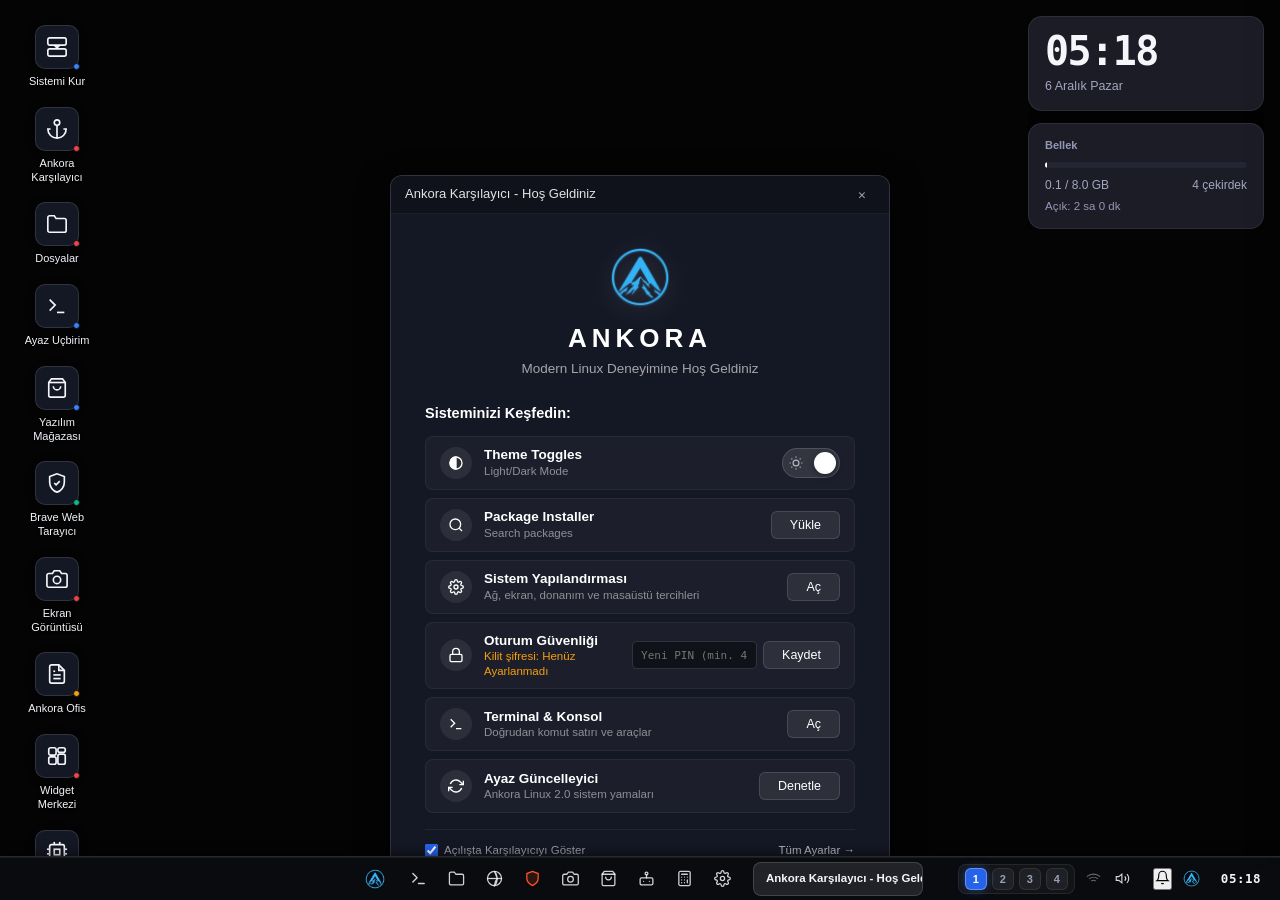
==== commit 557b67dc: "Çöp kutusu, arşiv, flatpak ve çoklu masaüstü desteği eklendi - Dosya yöneticisine çöp kutusu (move/l" ====
--- a/src/index.html
+++ b/src/index.html
@@ -3,7 +3,7 @@
 <head>
   <meta charset="UTF-8">
   <meta name="viewport" content="width=device-width, initial-scale=1.0">
-  <meta http-equiv="Content-Security-Policy" content="default-src 'self'; script-src 'self'; style-src 'self' 'unsafe-inline'; img-src 'self' data: blob:; font-src 'self' data:; connect-src 'self' http://127.0.0.1:49152 http://127.0.0.1:11434 https://generativelanguage.googleapis.com https://api.groq.com https://api.openai.com https://openrouter.ai https://api.github.com; frame-src 'self' data: blob: http://127.0.0.1:49152; object-src 'self' data: blob:; base-uri 'self'; form-action 'self'">
+  <meta http-equiv="Content-Security-Policy" content="default-src 'self'; script-src 'self'; style-src 'self' 'unsafe-inline'; img-src 'self' data: blob: https:; font-src 'self' data:; connect-src 'self' https: http://127.0.0.1:49152 http://127.0.0.1:11434 https://generativelanguage.googleapis.com https://api.groq.com https://api.openai.com https://openrouter.ai https://api.github.com; frame-src 'self' data: blob: https: http://127.0.0.1:49152; object-src 'self' data: blob:; base-uri 'self'; form-action 'self'">
   <title>Ayaz — Ankora Linux</title>
   <link rel="stylesheet" href="style.css">
 </head>
@@ -99,6 +99,10 @@
 
       <!-- Alt Güç Aksiyonları -->
       <div class="lock-bottom-bar">
+        <button class="lock-power-btn" id="lock-btn-suspend" title="Sistemi Askıya Al">
+          <svg viewBox="0 0 24 24" fill="none" stroke="currentColor" stroke-width="1.8"><path d="M21 12.79A9 9 0 1 1 11.21 3 7 7 0 0 0 21 12.79z"></path></svg>
+          Askıya Al
+        </button>
         <button class="lock-power-btn" id="lock-btn-restart" title="Sistemi Yeniden Başlat">
           <svg viewBox="0 0 24 24" fill="none" stroke="currentColor" stroke-width="1.8"><polyline points="23 4 23 10 17 10"></polyline><polyline points="1 20 1 14 7 14"></polyline><path d="M3.51 9a9 9 0 0 1 14.85-3.36L23 10M1 14l4.64 4.36A9 9 0 0 0 20.49 15"></path></svg>
           Yeniden Başlat
@@ -348,11 +352,11 @@
             <div class="form-grid">
               <div class="form-group">
                 <label>Tam Adınız:</label>
-                <input type="text" id="inst-fullname" class="input-mono" placeholder="Örn: Kullanıcı Adı">
+                <input type="text" id="inst-fullname" class="input-mono" placeholder="Örn: Kullanıcı Adı" value="Ankora Kullanıcısı">
               </div>
               <div class="form-group">
                 <label>Kullanıcı Adı (sudo):</label>
-                <input type="text" id="inst-username" class="input-mono" placeholder="Örn: ankora">
+                <input type="text" id="inst-username" class="input-mono" placeholder="Örn: ankora" value="ankora">
               </div>
               <div class="form-group">
                 <label>Bilgisayar Adı (Hostname):</label>
@@ -360,13 +364,13 @@
               </div>
               <div class="form-group">
                 <label>Kullanıcı Parolası:</label>
-                <input type="password" id="inst-password" class="input-mono" placeholder="Güçlü bir parola belirleyin">
+                <input type="password" id="inst-password" class="input-mono" placeholder="Güçlü bir parola belirleyin" value="ankora">
               </div>
             </div>
 
             <div style="margin-top: 10px;">
               <label class="check-container">
-                <input type="checkbox" id="inst-autologin">
+                <input type="checkbox" id="inst-autologin" checked>
                 <span>Açılışta otomatik oturum aç (nodm Kiosk modu)</span>
               </label>
             </div>
@@ -435,7 +439,7 @@
       <div class="window-view">
         <div class="store-container">
           <div class="store-toolbar">
-            <input type="text" id="store-search" class="store-search" placeholder="Paket adı veya açıklama ara...">
+            <input type="text" id="store-search" class="store-search" placeholder="Paket adı, Flathub veya açıklama ara...">
             <div class="store-nav">
               <button class="store-filter-btn active" data-cat="all">Tümü</button>
               <button class="store-filter-btn" data-cat="dev">Geliştirici</button>
@@ -446,6 +450,25 @@
               <button class="store-filter-btn" data-cat="sys">Sistem</button>
               <button class="store-filter-btn" data-cat="util">Araçlar</button>
             </div>
+            <div class="store-source-nav" style="display:flex;align-items:center;gap:8px;margin-top:8px;">
+              <span style="font-size:11px;color:#94a3b8;font-weight:600;text-transform:uppercase;">Kaynak:</span>
+              <button class="store-source-btn active" data-source="all" style="padding:4px 10px;font-size:11px;border-radius:6px;border:1px solid rgba(255,255,255,0.12);background:rgba(56,189,248,0.15);color:#38bdf8;cursor:pointer;font-weight:500;">Tümü</button>
+              <button class="store-source-btn" data-source="flathub" style="padding:4px 10px;font-size:11px;border-radius:6px;border:1px solid rgba(255,255,255,0.1);background:rgba(255,255,255,0.04);color:#cbd5e1;cursor:pointer;font-weight:500;"><span style="display:inline-block;width:6px;height:6px;border-radius:50%;background:#38bdf8;margin-right:4px;"></span>Flathub (Modern Sandbox)</button>
+              <button class="store-source-btn" data-source="apt" style="padding:4px 10px;font-size:11px;border-radius:6px;border:1px solid rgba(255,255,255,0.1);background:rgba(255,255,255,0.04);color:#cbd5e1;cursor:pointer;font-weight:500;"><span style="display:inline-block;width:6px;height:6px;border-radius:50%;background:#10b981;margin-right:4px;"></span>Sistem (APT/Deb)</button>
+            </div>
+          </div>
+          <div class="store-hero-banner" style="margin:10px 14px 6px 14px;padding:12px 18px;border-radius:12px;background:linear-gradient(135deg,rgba(56,189,248,0.12),rgba(14,165,233,0.04));border:1px solid rgba(56,189,248,0.2);display:flex;align-items:center;justify-content:space-between;">
+            <div>
+              <div style="font-size:14px;font-weight:700;color:#f8fafc;display:flex;align-items:center;gap:6px;">
+                <svg width="18" height="18" viewBox="0 0 24 24" fill="none" stroke="#38bdf8" stroke-width="2"><path d="M21 16V8a2 2 0 0 0-1-1.73l-7-4a2 2 0 0 0-2 0l-7 4A2 2 0 0 0 3 8v8a2 2 0 0 0 1 1.73l7 4a2 2 0 0 0 2 0l7-4A2 2 0 0 0 21 16z"></path><polyline points="3.27 6.96 12 12.01 20.73 6.96"></polyline><line x1="12" y1="22.08" x2="12" y2="12"></line></svg>
+                Ankora Evrensel Yazılım Mağazası
+              </div>
+              <div style="font-size:11px;color:#94a3b8;margin-top:2px;">Flathub ve Devuan depolarından 2.000+ modern uygulama tek tıkla kurulabilir.</div>
+            </div>
+            <div style="display:flex;align-items:center;gap:8px;">
+              <span style="font-size:11px;padding:4px 8px;border-radius:20px;background:rgba(56,189,248,0.2);color:#38bdf8;font-weight:600;">Flathub Hazır</span>
+              <span style="font-size:11px;padding:4px 8px;border-radius:20px;background:rgba(16,185,129,0.2);color:#10b981;font-weight:600;">APT Hazır</span>
+            </div>
           </div>
           <div class="store-grid-wrap">
             <div class="store-grid" id="store-grid"></div>
@@ -471,6 +494,7 @@
       <div class="window-view">
         <div class="term-toolbar">
           <div class="term-quick-chips">
+            <button class="term-chip-btn" data-cmd="sudo apt update"><svg class="glyph" aria-hidden="true"><use href="#ico-zap"></use></svg> sudo apt update</button>
             <button class="term-chip-btn" data-cmd="free -h"><svg class="glyph" aria-hidden="true"><use href="#ico-zap"></use></svg> free -h</button>
             <button class="term-chip-btn" data-cmd="df -h /"><svg class="glyph" aria-hidden="true"><use href="#ico-disk"></use></svg> df -h</button>
             <button class="term-chip-btn" data-cmd="uptime"><svg class="glyph" aria-hidden="true"><use href="#ico-clock"></use></svg> uptime</button>
@@ -486,7 +510,7 @@
         <div class="term-viewport" id="term-viewport">
           <div class="term-logs" id="term-logs">
             <div class="term-row muted">Ankora Linux 2.0 (Devuan Daedalus) x86_64 - Native Linux Core</div>
-            <div class="term-row muted">Komut rehberi için 'help' yazın. İzin verilen komutlar gerçek sistem kabuğunda çalışır; listeye girmeyenler reddedilir.</div>
+            <div class="term-row muted">Ankora Linux AyazDE Terminali (bash). Root ve sudo yetkisi aktiftir. Tüm sistem komutları yürütülebilir.</div>
           </div>
           <div class="term-cmdline">
             <span class="term-lead" id="term-lead-prompt">ankora@ankora-os:~$</span>
@@ -588,7 +612,7 @@
             <line x1="2" y1="12" x2="22" y2="12"></line>
             <path d="M12 2a15.3 15.3 0 0 1 4 10 15.3 15.3 0 0 1-4 10 15.3 15.3 0 0 1-4-10 15.3 15.3 0 0 1 4-10z"></path>
           </svg>
-          <span id="browser-header-title">Ankora Web Tarayıcı — Ayaz WebKit</span>
+          <span id="browser-header-title">Ayaz Web Tarayıcısı — Dahili Web Görüntüleyici</span>
         </div>
         <div class="window-controls">
           <button class="ctrl-btn min" title="Küçült">−</button>
@@ -626,8 +650,9 @@
               </button>
             </div>
 
-            <!-- Hızlı Arama Butonu -->
+            <!-- Hızlı Arama ve Brave Başlatıcı Butonları -->
             <div class="browser-actions-group">
+              <button class="browser-action-pill" id="btn-launch-brave-direct" style="background: linear-gradient(135deg, #ff6b00, #ea580c); color: #fff; font-weight: 600; border: none;" title="Brave Web Tarayıcısını Başlat">Brave'i Başlat</button>
               <button class="browser-action-pill" id="btn-browser-search-mode">DuckDuckGo</button>
               <button class="browser-action-pill" id="btn-browser-external" title="Sayfayı sistem tarayıcısında aç">Dış Tarayıcıda Aç</button>
             </div>
@@ -798,10 +823,18 @@
                 <span class="files-side-icon"><svg class="glyph" aria-hidden="true"><use href="#ico-film"></use></svg></span>
                 <span>Videolar</span>
               </div>
-              <div class="files-sidebar-section-title" style="margin-top: 14px;">Sürücüler</div>
+              <div class="files-sidebar-item" data-path="trash" id="side-nav-trash">
+                <span class="files-side-icon"><svg class="glyph" aria-hidden="true"><use href="#ico-trash"></use></svg></span>
+                <span>Çöp Kutusu</span>
+              </div>
+              <div class="files-sidebar-section-title" style="margin-top: 14px;">Sürücüler & Ağ</div>
               <div class="files-sidebar-item" data-path="/" id="side-nav-root">
                 <span class="files-side-icon"><svg class="glyph" aria-hidden="true"><use href="#ico-disk"></use></svg></span>
                 <span>Dosya Sistemi (/)</span>
+              </div>
+              <div class="files-sidebar-item" data-path="network" id="side-nav-network">
+                <span class="files-side-icon"><svg class="glyph" aria-hidden="true"><use href="#ico-globe"></use></svg></span>
+                <span>Ağ Paylaşımı (SMB/SFTP)</span>
               </div>
             </aside>
 
@@ -859,6 +892,10 @@
                 <svg class="nav-icon-svg" viewBox="0 0 24 24" fill="none" stroke="currentColor" stroke-width="1.8"><circle cx="12" cy="12" r="10"></circle><line x1="2" y1="12" x2="22" y2="12"></line><path d="M12 2a15.3 15.3 0 0 1 4 10 15.3 15.3 0 0 1-4 10 15.3 15.3 0 0 1-4-10 15.3 15.3 0 0 1 4-10z"></path></svg>
                 <span>Ağ & İnternet</span>
               </button>
+              <button class="settings-nav-item" data-pane="pane-set-bluetooth">
+                <svg class="nav-icon-svg" viewBox="0 0 24 24" fill="none" stroke="currentColor" stroke-width="1.8"><polyline points="6.5 6.5 17.5 17.5 12 23 12 1 17.5 6.5 6.5 17.5"></polyline></svg>
+                <span>Bluetooth</span>
+              </button>
               <button class="settings-nav-item" data-pane="pane-set-power">
                 <svg class="nav-icon-svg" viewBox="0 0 24 24" fill="none" stroke="currentColor" stroke-width="1.8"><polygon points="13 2 3 14 12 14 11 22 21 10 12 10 13 2"></polygon></svg>
                 <span>Güç & Kiosk</span>
@@ -874,6 +911,14 @@
               <button class="settings-nav-item" data-pane="pane-set-lock">
                 <svg class="nav-icon-svg" viewBox="0 0 24 24" fill="none" stroke="currentColor" stroke-width="1.8"><rect x="3" y="11" width="18" height="11" rx="2" ry="2"></rect><path d="M7 11V7a5 5 0 0 1 10 0v4"></path></svg>
                 <span>Kilit Ekranı & Güvenlik</span>
+              </button>
+              <button class="settings-nav-item" data-pane="pane-set-shortcuts">
+                <svg class="nav-icon-svg" viewBox="0 0 24 24" fill="none" stroke="currentColor" stroke-width="1.8"><rect x="2" y="4" width="20" height="16" rx="2"></rect><line x1="6" y1="8" x2="6.01" y2="8"></line><line x1="10" y1="8" x2="10.01" y2="8"></line><line x1="14" y1="8" x2="14.01" y2="8"></line><line x1="18" y1="8" x2="18.01" y2="8"></line><line x1="6" y1="12" x2="6.01" y2="12"></line><line x1="18" y1="12" x2="18.01" y2="12"></line><line x1="9" y1="16" x2="15" y2="16"></line></svg>
+                <span>Klavye Kısayolları</span>
+              </button>
+              <button class="settings-nav-item" data-pane="pane-set-recovery">
+                <svg class="nav-icon-svg" viewBox="0 0 24 24" fill="none" stroke="currentColor" stroke-width="1.8"><polyline points="1 4 1 10 7 10"></polyline><path d="M3.51 15a9 9 0 1 0 2.13-9.36L1 10"></path></svg>
+                <span>Kurtarma & Yedek</span>
               </button>
             </div>
           </nav>
@@ -935,7 +980,8 @@
               <div class="settings-card-group">
                 <span class="card-group-title">İkon Seti</span>
                 <div class="option-pill-group" id="group-iconset">
-                  <button class="option-pill-btn active" data-iconset="monokrom">Monokrom</button>
+                  <button class="option-pill-btn active" data-iconset="nordic">Nordic (Cam & Neon)</button>
+                  <button class="option-pill-btn" data-iconset="monokrom">Monokrom</button>
                   <button class="option-pill-btn" data-iconset="faerie">Faerie Wren (Renkli)</button>
                   <button class="option-pill-btn" data-iconset="outline">Çizgisel</button>
                 </div>
@@ -1158,6 +1204,32 @@
                   </label>
                 </div>
               </div>
+
+              <!-- Ses Çıkış Aygıtı (Sink Seçici) -->
+              <div class="setting-row-item">
+                <div class="row-desc">
+                  <strong>Ses Çıkış Aygıtı</strong>
+                  <span>Hoparlör, kulaklık veya harici monitör ses çıkışını seçin</span>
+                </div>
+                <div class="row-control">
+                  <select id="select-audio-sink" class="settings-select-mono" style="min-width: 220px; padding: 6px 10px; background: rgba(0,0,0,0.3); border: 1px solid rgba(255,255,255,0.15); border-radius: 4px; color: #fff; font-size: 12px;">
+                    <option value="default">Dahili Hoparlör (Varsayılan)</option>
+                  </select>
+                </div>
+              </div>
+
+              <!-- Ses Giriş Aygıtı (Mikrofon Seçici) -->
+              <div class="setting-row-item">
+                <div class="row-desc">
+                  <strong>Ses Giriş Aygıtı (Mikrofon)</strong>
+                  <span>Sistemde kullanılacak varsayılan ses kayıt kaynağı</span>
+                </div>
+                <div class="row-control">
+                  <select id="select-audio-source" class="settings-select-mono" style="min-width: 220px; padding: 6px 10px; background: rgba(0,0,0,0.3); border: 1px solid rgba(255,255,255,0.15); border-radius: 4px; color: #fff; font-size: 12px;">
+                    <option value="default">Dahili Mikrofon (Varsayılan)</option>
+                  </select>
+                </div>
+              </div>
             </div>
 
             <!-- 4. PANE: AĞ & İNTERNET -->
@@ -1412,6 +1484,88 @@
               </div>
             </div>
 
+            <!-- 9. Klavye Kısayolları Paneli -->
+            <div class="settings-pane" id="pane-set-shortcuts">
+              <div class="pane-header">
+                <h3>Klavye Kısayolları (Keybindings)</h3>
+                <p>Sistem genelinde çalışan evrensel kısayolları görüntüleyin, düzenleyin veya yenilerini ekleyin.</p>
+              </div>
+
+              <div class="settings-card">
+                <div class="settings-card-header" style="display:flex;justify-content:space-between;align-items:center;">
+                  <div>
+                    <h4>Tanımlı Sistem Kısayolları</h4>
+                    <p>Herhangi bir kısayola tıklayarak yeni bir tuş kombinasyonu atayabilirsiniz.</p>
+                  </div>
+                  <button class="btn-pkg" id="btn-reset-shortcuts" style="background:rgba(255,255,255,0.06);border:1px solid rgba(255,255,255,0.12);color:#cbd5e1;font-size:11.5px;">Varsayılana Sıfırla</button>
+                </div>
+                <div class="settings-card-body">
+                  <div class="shortcuts-table-container" id="shortcuts-list-container" style="display:flex;flex-direction:column;gap:8px;margin-top:6px;">
+                    <!-- Dinamik olarak JS tarafından doldurulacak -->
+                  </div>
+                </div>
+              </div>
+            </div>
+
+            <!-- 10. BLUETOOTH AYARLARI -->
+            <div class="settings-pane" id="pane-set-bluetooth">
+              <div class="pane-header">
+                <h3>Bluetooth Aygıtları</h3>
+                <p>Kablosuz kulaklık, klavye, fare ve çevre birimlerini yönetin ve bağlayın.</p>
+              </div>
+
+              <div class="settings-card">
+                <div class="settings-card-header" style="display:flex;justify-content:space-between;align-items:center;">
+                  <div>
+                    <h4>Bluetooth Durumu</h4>
+                    <p id="bt-status-desc">Bluetooth adaptörü kontrol ediliyor...</p>
+                  </div>
+                  <div style="display:flex;gap:10px;align-items:center;">
+                    <button class="btn-pkg" id="btn-bt-scan" style="padding:4px 12px;font-size:11.5px;background:rgba(255,255,255,0.06);border:1px solid rgba(255,255,255,0.12);color:#cbd5e1;border-radius:4px;cursor:pointer;">Cihaz Ara</button>
+                    <label class="toggle-switch" style="margin:0;">
+                      <input type="checkbox" id="toggle-bt-power">
+                      <span class="toggle-slider"></span>
+                    </label>
+                  </div>
+                </div>
+                <div class="settings-card-body">
+                  <div id="bt-devices-list" style="display:flex;flex-direction:column;gap:8px;margin-top:8px;">
+                    <div style="color:var(--text-muted);font-size:12px;padding:8px 0;">Bluetooth cihazları aranıyor...</div>
+                  </div>
+                </div>
+              </div>
+            </div>
+
+            <!-- 11. SİSTEM KURTARMA VE GERİ YÜKLEME (SNAPSHOTS) -->
+            <div class="settings-pane" id="pane-set-recovery">
+              <div class="pane-header">
+                <h3>Sistem Kurtarma Noktaları (Geri Yükleme)</h3>
+                <p>Sistem güncellemeleri veya paket değişiklikleri öncesi anlık kurtarma noktası oluşturun ve geri yükleyin.</p>
+              </div>
+
+              <div class="settings-card">
+                <div class="settings-card-header" style="display:flex;justify-content:space-between;align-items:center;">
+                  <div>
+                    <h4>Yeni Kurtarma Noktası</h4>
+                    <p>Mevcut paket listesi ve /etc yapılandırmalarını güvenli kasaya kopyalar.</p>
+                  </div>
+                  <button class="btn-pkg btn-pkg-primary" id="btn-create-snapshot" style="padding:6px 14px;cursor:pointer;">+ Nokta Oluştur</button>
+                </div>
+              </div>
+
+              <div class="settings-card" style="margin-top:14px;">
+                <div class="settings-card-header">
+                  <h4>Kayıtlı Kurtarma Noktaları</h4>
+                  <p>Herhangi bir arıza durumunda sisteminizi bu anlık durumlara döndürebilirsiniz.</p>
+                </div>
+                <div class="settings-card-body">
+                  <div id="snapshots-list-container" style="display:flex;flex-direction:column;gap:8px;margin-top:6px;">
+                    <div style="color:var(--text-muted);font-size:12px;padding:8px 0;">Kurtarma noktaları yükleniyor...</div>
+                  </div>
+                </div>
+              </div>
+            </div>
+
           </div>
         </div>
       </div>
@@ -1886,6 +2040,174 @@
       </div>
     </section>
 
+    <!-- ======================================================================= -->
+    <!-- 15. EKRAN GÖRÜNTÜSÜ ALMA ARACI (SCREENSHOT TOOL)                         -->
+    <!-- ======================================================================= -->
+    <section class="window" id="win-screenshot" style="top: 80px; left: 260px; width: 620px; height: 500px;" aria-labelledby="ss-header-title">
+      <div class="window-header" data-tauri-drag-region>
+        <div class="window-meta">
+          <svg viewBox="0 0 24 24" fill="none" stroke="currentColor" stroke-width="1.8" style="width:16px;height:16px;color:#38bdf8;margin-right:6px;"><path d="M23 19a2 2 0 0 1-2 2H3a2 2 0 0 1-2-2V8a2 2 0 0 1 2-2h4l2-3h6l2 3h4a2 2 0 0 1 2 2z"></path><circle cx="12" cy="13" r="4"></circle></svg>
+          <span id="ss-header-title">Ekran Alıntısı Aracı — Ankora AyazDE</span>
+        </div>
+        <div class="window-controls">
+          <button class="ctrl-btn min" title="Küçült">−</button>
+          <button class="ctrl-btn max" title="Büyüt">□</button>
+          <button class="ctrl-btn close" title="Kapat">✕</button>
+        </div>
+      </div>
+      <div class="window-view">
+        <div class="ss-container" style="padding: 20px; display: flex; flex-direction: column; gap: 14px; height: 100%; box-sizing: border-box; overflow-y: auto;">
+          
+          <div class="ss-card" style="background: rgba(255,255,255,0.04); border: 1px solid rgba(255,255,255,0.08); border-radius: 8px; padding: 14px;">
+            <div style="font-weight: 600; font-size: 13px; margin-bottom: 10px; color: var(--text-primary, #fff);">Yakalama Modu</div>
+            <div class="ss-modes" style="display: flex; gap: 8px;">
+              <button class="option-pill-btn ss-mode-btn active" data-mode="fullscreen">
+                <svg viewBox="0 0 24 24" fill="none" stroke="currentColor" stroke-width="1.8" style="width:14px;height:14px;margin-right:5px;"><rect x="2" y="3" width="20" height="14" rx="2" ry="2"></rect><line x1="8" y1="21" x2="16" y2="21"></line><line x1="12" y1="17" x2="12" y2="21"></line></svg>
+                Tam Ekran
+              </button>
+              <button class="option-pill-btn ss-mode-btn" data-mode="window">
+                <svg viewBox="0 0 24 24" fill="none" stroke="currentColor" stroke-width="1.8" style="width:14px;height:14px;margin-right:5px;"><rect x="3" y="3" width="18" height="18" rx="2" ry="2"></rect><line x1="3" y1="9" x2="21" y2="9"></line></svg>
+                Pencere
+              </button>
+              <button class="option-pill-btn ss-mode-btn" data-mode="region">
+                <svg viewBox="0 0 24 24" fill="none" stroke="currentColor" stroke-width="1.8" style="width:14px;height:14px;margin-right:5px;"><path d="M6 2v4M2 6h4M18 2v4M22 6h-4M6 22v-4M2 18h4M18 22v-4M22 18h-4"></path></svg>
+                Bölge Seç
+              </button>
+            </div>
+          </div>
+
+          <div class="ss-card" style="background: rgba(255,255,255,0.04); border: 1px solid rgba(255,255,255,0.08); border-radius: 8px; padding: 14px;">
+            <div style="font-weight: 600; font-size: 13px; margin-bottom: 10px; color: var(--text-primary, #fff);">Gecikme (Zamanlayıcı)</div>
+            <div class="ss-delays" style="display: flex; gap: 8px;">
+              <button class="option-pill-btn ss-delay-btn active" data-delay="0">Anında (0 sn)</button>
+              <button class="option-pill-btn ss-delay-btn" data-delay="3">3 Saniye</button>
+              <button class="option-pill-btn ss-delay-btn" data-delay="5">5 Saniye</button>
+              <button class="option-pill-btn ss-delay-btn" data-delay="10">10 Saniye</button>
+            </div>
+          </div>
+
+          <div style="display: flex; justify-content: space-between; align-items: center; margin-top: 2px;">
+            <div style="display: flex; gap: 14px; font-size: 12px; color: var(--text-secondary, #94a3b8);">
+              <label style="display: flex; align-items: center; gap: 6px; cursor: pointer;">
+                <input type="checkbox" id="ss-opt-clipboard" checked> Panoya kopyala
+              </label>
+              <label style="display: flex; align-items: center; gap: 6px; cursor: pointer;">
+                <input type="checkbox" id="ss-opt-save" checked> Resimler'e kaydet
+              </label>
+            </div>
+            <button class="btn btn-primary" id="ss-btn-capture" style="padding: 8px 18px; font-weight: 600; display: flex; align-items: center; gap: 8px;">
+              <svg viewBox="0 0 24 24" fill="none" stroke="currentColor" stroke-width="1.8" style="width:16px;height:16px;"><circle cx="12" cy="12" r="10"></circle><circle cx="12" cy="12" r="4"></circle></svg>
+              Görüntü Yakala
+            </button>
+          </div>
+
+          <!-- Önizleme ve Durum Alanı -->
+          <div id="ss-status-text" style="font-size: 12px; color: var(--text-muted, #64748b); min-height: 18px;">Kısayol: Anında tam ekran için <kbd style="background:rgba(255,255,255,0.1);padding:2px 6px;border-radius:4px;">PrintScreen</kbd>, araç için <kbd style="background:rgba(255,255,255,0.1);padding:2px 6px;border-radius:4px;">Super+Shift+S</kbd></div>
+
+          <div id="ss-preview-box" style="display: none; flex-direction: column; gap: 10px; align-items: center; justify-content: center; background: rgba(0,0,0,0.3); border: 1px dashed rgba(255,255,255,0.15); border-radius: 8px; padding: 12px;">
+            <img id="ss-preview-img" src="" alt="Önizleme" style="max-height: 120px; max-width: 100%; border-radius: 4px; box-shadow: 0 4px 12px rgba(0,0,0,0.5);">
+            <div style="display: flex; gap: 10px;">
+              <button class="btn btn-secondary btn-sm" id="ss-btn-copy">Panoya Kopyala</button>
+              <button class="btn btn-secondary btn-sm" id="ss-btn-open-dir">Klasörde Göster</button>
+            </div>
+          </div>
+
+        </div>
+      </div>
+    </section>
+
+    <!-- ==============================================================================
+         16. PENCERE: ANKORA USB & ISO YAZICI (USB FLASHER & FORMATTER)
+         ============================================================================== -->
+    <section class="window" id="win-flasher" style="top: 90px; left: 280px; width: 640px; height: 520px;" aria-labelledby="flasher-header-title">
+      <div class="window-header" data-tauri-drag-region>
+        <div class="window-meta">
+          <svg viewBox="0 0 24 24" fill="none" stroke="currentColor" stroke-width="1.8" style="width:16px;height:16px;color:#38bdf8;margin-right:6px;"><rect x="2" y="2" width="20" height="20" rx="2.18" ry="2.18"></rect><line x1="7" y1="2" x2="7" y2="22"></line><line x1="17" y1="2" x2="17" y2="22"></line><line x1="2" y1="12" x2="22" y2="12"></line><line x1="2" y1="7" x2="7" y2="7"></line><line x1="2" y1="17" x2="7" y2="17"></line><line x1="17" y1="17" x2="22" y2="17"></line><line x1="17" y1="7" x2="22" y2="7"></line></svg>
+          <span class="window-title" id="flasher-header-title">Ankora USB & ISO Yazıcı</span>
+        </div>
+        <div class="window-controls">
+          <button class="win-btn win-btn-minimize" aria-label="Simge Durumuna Küçült">—</button>
+          <button class="win-btn win-btn-maximize" aria-label="Ekranı Kapla">▢</button>
+          <button class="win-btn win-btn-close" aria-label="Pencereyi Kapat">✕</button>
+        </div>
+      </div>
+      <div class="window-body" style="display:flex;flex-direction:column;padding:16px;overflow-y:auto;gap:14px;background:#0d1117;">
+        <div class="flasher-tabs" style="display:flex;gap:8px;border-bottom:1px solid rgba(255,255,255,0.08);padding-bottom:10px;">
+          <button class="flasher-tab-btn active" id="flasher-tab-iso" style="padding:6px 14px;font-size:12px;font-weight:600;border-radius:6px;cursor:pointer;">ISO Yazdır</button>
+          <button class="flasher-tab-btn" id="flasher-tab-format" style="padding:6px 14px;font-size:12px;font-weight:600;border-radius:6px;cursor:pointer;">USB Biçimlendir</button>
+        </div>
+
+        <!-- ISO YAZICI ALANI -->
+        <div id="flasher-pane-iso" class="flasher-pane active" style="display:flex;flex-direction:column;gap:14px;">
+          <div>
+            <label style="display:block;font-size:12px;font-weight:600;color:#cbd5e1;margin-bottom:6px;">1. Kaynak ISO Dosyası</label>
+            <div style="display:flex;gap:8px;">
+              <input type="text" id="flasher-iso-path" placeholder="/home/live/Downloads/ankora-linux.iso" style="flex:1;background:rgba(255,255,255,0.05);border:1px solid rgba(255,255,255,0.15);border-radius:6px;padding:8px 12px;color:#fff;font-size:12px;">
+              <button class="btn-pkg" id="btn-flasher-browse-iso" style="padding:6px 14px;font-size:12px;cursor:pointer;">Gözat</button>
+            </div>
+          </div>
+
+          <div>
+            <div style="display:flex;justify-content:space-between;align-items:center;margin-bottom:6px;">
+              <label style="font-size:12px;font-weight:600;color:#cbd5e1;">2. Hedef USB Bellek</label>
+              <button class="btn-pkg" id="btn-flasher-refresh-drives" style="padding:2px 8px;font-size:11px;cursor:pointer;">⟳ Yenile</button>
+            </div>
+            <select id="flasher-target-select" style="width:100%;background:#161b22;border:1px solid rgba(255,255,255,0.15);border-radius:6px;padding:8px 12px;color:#fff;font-size:12px;">
+              <option value="">Takılı USB bellek aranıyor...</option>
+            </select>
+          </div>
+
+          <div style="background:rgba(239,68,68,0.1);border:1px solid rgba(239,68,68,0.25);border-radius:6px;padding:10px 14px;display:flex;gap:10px;align-items:center;">
+            <span style="font-size:18px;">⚠️</span>
+            <span style="font-size:11.5px;color:#fca5a5;line-height:1.4;">DİKKAT: Seçilen USB bellekteki tüm veriler kalıcı olarak silinecektir. Sistem diskiniz korunur.</span>
+          </div>
+
+          <div id="flasher-progress-wrap" style="display:none;flex-direction:column;gap:6px;">
+            <div style="display:flex;justify-content:space-between;font-size:12px;color:#94a3b8;">
+              <span id="flasher-progress-status">Yazılıyor...</span>
+              <span id="flasher-progress-pct">0%</span>
+            </div>
+            <div style="width:100%;height:8px;background:rgba(255,255,255,0.08);border-radius:4px;overflow:hidden;">
+              <div id="flasher-progress-bar" style="width:0%;height:100%;background:#38bdf8;transition:width 0.3s ease;"></div>
+            </div>
+          </div>
+
+          <div style="margin-top:auto;display:flex;justify-content:flex-end;gap:10px;">
+            <button class="btn-pkg btn-pkg-primary" id="btn-flasher-start" style="padding:8px 20px;font-size:13px;font-weight:600;cursor:pointer;">Yazmayı Başlat</button>
+          </div>
+        </div>
+
+        <!-- BİÇİMLENDİRME ALANI -->
+        <div id="flasher-pane-format" class="flasher-pane" style="display:none;flex-direction:column;gap:14px;">
+          <div>
+            <label style="display:block;font-size:12px;font-weight:600;color:#cbd5e1;margin-bottom:6px;">Biçimlendirilecek USB Sürücü</label>
+            <select id="format-target-select" style="width:100%;background:#161b22;border:1px solid rgba(255,255,255,0.15);border-radius:6px;padding:8px 12px;color:#fff;font-size:12px;">
+              <option value="">USB bellek seçin...</option>
+            </select>
+          </div>
+
+          <div>
+            <label style="display:block;font-size:12px;font-weight:600;color:#cbd5e1;margin-bottom:6px;">Dosya Sistemi</label>
+            <select id="format-fs-select" style="width:100%;background:#161b22;border:1px solid rgba(255,255,255,0.15);border-radius:6px;padding:8px 12px;color:#fff;font-size:12px;">
+              <option value="vfat">FAT32 (Evrensel, Windows/Mac/Linux uyumlu)</option>
+              <option value="ext4">EXT4 (Linux yerel, yüksek performans)</option>
+              <option value="ntfs">NTFS (Windows uyumlu büyük dosyalar)</option>
+            </select>
+          </div>
+
+          <div>
+            <label style="display:block;font-size:12px;font-weight:600;color:#cbd5e1;margin-bottom:6px;">Birim Etiketi (İsim)</label>
+            <input type="text" id="format-label-input" value="ANKORA_USB" maxlength="11" style="width:100%;background:rgba(255,255,255,0.05);border:1px solid rgba(255,255,255,0.15);border-radius:6px;padding:8px 12px;color:#fff;font-size:12px;">
+          </div>
+
+          <div style="margin-top:auto;display:flex;justify-content:flex-end;">
+            <button class="btn-pkg btn-pkg-primary" id="btn-format-start" style="padding:8px 20px;font-size:13px;font-weight:600;cursor:pointer;background:#ef4444;border-color:#dc2626;">Biçimlendir</button>
+          </div>
+        </div>
+
+      </div>
+    </section>
+
   </main>
 
   <!-- SİSTEM ONAY MODALI -->
@@ -1969,7 +2291,7 @@
         </div>
       </div>
 
-      <!-- 3. Web Tarayıcı (Gömülü Ayaz WebKit Browser) -->
+      <!-- 3. Ayaz Web Tarayıcı (Dahili WebKit) -->
       <div class="pinned-app-card" data-open="win-browser" tabindex="0" role="button">
         <div class="pinned-icon-box browser-accent" style="background: rgba(14, 165, 233, 0.15); color: #0284c7;">
           <svg viewBox="0 0 24 24" fill="none" stroke="currentColor" stroke-width="1.8">
@@ -1979,8 +2301,21 @@
           </svg>
         </div>
         <div class="pinned-app-meta">
-          <span class="app-title">Web Tarayıcı</span>
-          <span class="app-desc">Ayaz Gezgini</span>
+          <span class="app-title">Ayaz Tarayıcı</span>
+          <span class="app-desc">Dahili Hafif WebKit</span>
+        </div>
+      </div>
+
+      <!-- 3b. Brave Web Tarayıcı (Yerel Chromium) -->
+      <div class="pinned-app-card" data-launch="brave-browser" tabindex="0" role="button">
+        <div class="pinned-icon-box browser-accent" style="background: rgba(251, 84, 43, 0.15); color: #fb542b;">
+          <svg viewBox="0 0 24 24" fill="none" stroke="currentColor" stroke-width="1.8">
+            <path d="M12 22s8-4 8-10V5l-8-3-8 3v7c0 6 8 10 8 10z" stroke="#fb542b" fill="rgba(251,84,43,0.15)"></path>
+          </svg>
+        </div>
+        <div class="pinned-app-meta">
+          <span class="app-title">Brave Tarayıcı</span>
+          <span class="app-desc">Hızlı &amp; Gizlilik Odaklı</span>
         </div>
       </div>
 
@@ -2196,6 +2531,12 @@
         <button class="btn-power-item" id="btn-lock" title="Oturumu Kilitle">
           <svg viewBox="0 0 24 24" fill="none" stroke="currentColor" stroke-width="1.8"><rect x="3" y="11" width="18" height="11" rx="2" ry="2"></rect><path d="M7 11V7a5 5 0 0 1 10 0v4"></path></svg>
         </button>
+        <button class="btn-power-item" id="btn-suspend" title="Sistemi Askıya Al (Uyku)">
+          <svg viewBox="0 0 24 24" fill="none" stroke="currentColor" stroke-width="1.8"><path d="M21 12.79A9 9 0 1 1 11.21 3 7 7 0 0 0 21 12.79z"></path></svg>
+        </button>
+        <button class="btn-power-item" id="btn-logout" title="Oturumu Kapat (Çıkış)">
+          <svg viewBox="0 0 24 24" fill="none" stroke="currentColor" stroke-width="1.8"><path d="M9 21H5a2 2 0 0 1-2-2V5a2 2 0 0 1 2-2h4"></path><polyline points="16 17 21 12 16 7"></polyline><line x1="21" y1="12" x2="9" y2="12"></line></svg>
+        </button>
         <button class="btn-power-item" id="btn-restart" title="Sistemi Yeniden Başlat">
           <svg viewBox="0 0 24 24" fill="none" stroke="currentColor" stroke-width="1.8"><polyline points="23 4 23 10 17 10"></polyline><polyline points="1 20 1 14 7 14"></polyline><path d="M3.51 9a9 9 0 0 1 14.85-3.36L23 10M1 14l4.64 4.36A9 9 0 0 0 20.49 15"></path></svg>
         </button>
@@ -2226,8 +2567,14 @@
         <button class="taskbar-pin-btn" id="quick-files-btn" title="Dosyalar &amp; Belgeler">
           <svg viewBox="0 0 24 24" fill="none" stroke="currentColor" stroke-width="1.8" stroke-linecap="round" stroke-linejoin="round" style="width:17px;height:17px;"><path d="M22 19a2 2 0 0 1-2 2H4a2 2 0 0 1-2-2V5a2 2 0 0 1 2-2h5l2 3h9a2 2 0 0 1 2 2z"></path></svg>
         </button>
-        <button class="taskbar-pin-btn" id="quick-browser-btn" title="Web Tarayıcı">
-          <svg viewBox="0 0 24 24" fill="none" stroke="currentColor" stroke-width="1.8" stroke-linecap="round" stroke-linejoin="round" style="width:17px;height:17px;"><circle cx="12" cy="12" r="10"></circle><line x1="2" y1="12" x2="22" y2="12"></line><path d="M12 2a15.3 15.3 0 0 1 4 10 15.3 15.3 0 0 1-4 10 15.3 15.3 0 0 1-4-10 15.3 15.3 0 0 1 4-10z"></path></svg>
+        <button class="taskbar-pin-btn" id="quick-ayaz-browser-btn" title="Ayaz Web Tarayıcısı (Dahili)">
+          <svg viewBox="0 0 24 24" fill="none" stroke="currentColor" stroke-width="1.8" style="width:17px;height:17px;"><circle cx="12" cy="12" r="10"></circle><line x1="2" y1="12" x2="22" y2="12"></line><path d="M12 2a15.3 15.3 0 0 1 4 10 15.3 15.3 0 0 1-4 10 15.3 15.3 0 0 1 4-10z"></path></svg>
+        </button>
+        <button class="taskbar-pin-btn" id="quick-brave-btn" title="Brave Web Tarayıcı (Yerel)">
+          <svg viewBox="0 0 24 24" fill="none" stroke="currentColor" stroke-width="1.8" style="width:17px;height:17px;"><path d="M12 22s8-4 8-10V5l-8-3-8 3v7c0 6 8 10 8 10z" stroke="#fb542b" fill="rgba(251,84,43,0.15)"></path></svg>
+        </button>
+        <button class="taskbar-pin-btn" id="quick-screenshot-btn" title="Ekran Alıntısı Aracı (PrintScreen)">
+          <svg viewBox="0 0 24 24" fill="none" stroke="currentColor" stroke-width="1.8" stroke-linecap="round" stroke-linejoin="round" style="width:17px;height:17px;"><path d="M23 19a2 2 0 0 1-2 2H3a2 2 0 0 1-2-2V8a2 2 0 0 1 2-2h4l2-3h6l2 3h4a2 2 0 0 1 2 2z"></path><circle cx="12" cy="13" r="4"></circle></svg>
         </button>
         <button class="taskbar-pin-btn" id="quick-store-btn" title="Paket Yöneticisi &amp; Mağaza">
           <svg viewBox="0 0 24 24" fill="none" stroke="currentColor" stroke-width="1.8" stroke-linecap="round" stroke-linejoin="round" style="width:17px;height:17px;"><path d="M6 2L3 6v14a2 2 0 0 0 2 2h14a2 2 0 0 0 2-2V6l-3-4z"></path><line x1="3" y1="6" x2="21" y2="6"></line><path d="M16 10a4 4 0 0 1-8 0"></path></svg>
@@ -2266,6 +2613,15 @@
         </div>
       </div>
 
+      <!-- Harici Sistem Tepsisi Simgeleri (Discord, Telegram, Steam vb. SNI) -->
+      <div id="taskbar-systray-container" class="taskbar-systray-container" style="display:flex;align-items:center;gap:4px;"></div>
+
+      <!-- Bildirim Merkezi Zili & Sayaç -->
+      <button class="tray-icon-btn" id="tray-btn-notifications" title="Bildirim Merkezi" style="position:relative;">
+        <svg class="tray-status-glyph" viewBox="0 0 24 24" fill="none" stroke="currentColor" stroke-width="1.8"><path d="M18 8A6 6 0 0 0 6 8c0 7-3 9-3 9h18s-3-2-3-9"></path><path d="M13.73 21a2 2 0 0 1-3.46 0"></path></svg>
+        <span class="notif-badge-pill" id="tray-notif-badge" style="display:none;">0</span>
+      </button>
+
       <!-- Masaüstüne Dön (bildirim alanı çizgisi gibi, saatin hemen solunda) -->
       <button class="tray-icon-btn tray-anchor-btn" id="tray-anchor-btn" title="Ankora Karşılayıcı &amp; Masaüstü">
         <img src="logo.svg" alt="Ankora" class="tray-anchor-logo">
@@ -2433,6 +2789,20 @@
     </div>
   </div>
 
+  <!-- Ayaz DE Pano Geçmişi Flyout (Super + V) -->
+  <div class="tray-popover ayaz-clipboard-flyout" id="clipboard-flyout" style="display:none;width:340px;max-height:420px;position:fixed;bottom:58px;right:180px;z-index:99999;background:rgba(18,22,31,0.96);backdrop-filter:blur(16px);border:1px solid rgba(255,255,255,0.12);border-radius:12px;padding:12px;box-shadow:0 12px 36px rgba(0,0,0,0.5);color:#fff;overflow:hidden;flex-direction:column;">
+    <div style="display:flex;align-items:center;justify-content:space-between;margin-bottom:10px;padding-bottom:8px;border-bottom:1px solid rgba(255,255,255,0.08);">
+      <div style="display:flex;align-items:center;gap:6px;font-size:13px;font-weight:600;color:#38bdf8;">
+        <svg width="15" height="15" viewBox="0 0 24 24" fill="none" stroke="currentColor" stroke-width="2"><path d="M16 4h2a2 2 0 0 1 2 2v14a2 2 0 0 1-2 2H6a2 2 0 0 1-2-2V6a2 2 0 0 1 2-2h2"></path><rect x="8" y="2" width="8" height="4" rx="1" ry="1"></rect></svg>
+        Pano Geçmişi (Super + V)
+      </div>
+      <button id="btn-clipboard-clear" type="button" style="background:rgba(255,255,255,0.06);border:1px solid rgba(255,255,255,0.1);color:#94a3b8;font-size:11px;cursor:pointer;padding:3px 8px;border-radius:5px;">Temizle</button>
+    </div>
+    <div id="clipboard-items-list" style="display:flex;flex-direction:column;gap:6px;overflow-y:auto;max-height:330px;padding-right:2px;">
+      <div style="color:#64748b;font-size:12px;text-align:center;padding:24px 0;">Henüz kopyalanan metin yok</div>
+    </div>
+  </div>
+
   <!-- Ayaz DE Snap Layouts Açılır Menüsü (Maximize Hover) -->
   <div class="snap-layouts-menu" id="snap-layouts-menu">
     <div class="snap-matrix-title">Pencere Düzeni Seçin</div>
@@ -2516,5 +2886,140 @@
   <div id="ayaz-global-toast" class="ayaz-toast-notification" role="status" aria-live="polite"></div>
 
   <script src="app.js"></script>
+  <!-- ======================================================================= -->
+  <!-- GÜÇ VE ÇIKIŞ DİYALOĞU (POWER DIALOG MODAL)                               -->
+  <!-- ======================================================================= -->
+  <div class="power-modal-backdrop" id="modal-power-dialog" aria-hidden="true">
+    <div class="power-modal-card">
+      <div class="power-modal-header">
+        <h3 class="power-modal-title">Sistem Güç Seçenekleri</h3>
+        <p class="power-modal-desc">Lütfen gerçekleştirmek istediğiniz güç işlemini seçin</p>
+      </div>
+      <div class="power-modal-grid">
+        <button class="power-modal-item danger" data-action="shutdown" title="Bilgisayarı tamamen kapat">
+          <div class="power-modal-icon">
+            <svg viewBox="0 0 24 24" fill="none" stroke="currentColor" stroke-width="1.8"><path d="M18.36 6.64a9 9 0 1 1-12.73 0"></path><line x1="12" y1="2" x2="12" y2="12"></line></svg>
+          </div>
+          <span class="power-modal-label">Kapat</span>
+        </button>
+
+        <button class="power-modal-item warning" data-action="reboot" title="Sistemi yeniden başlat">
+          <div class="power-modal-icon">
+            <svg viewBox="0 0 24 24" fill="none" stroke="currentColor" stroke-width="1.8"><polyline points="23 4 23 10 17 10"></polyline><polyline points="1 20 1 14 7 14"></polyline><path d="M3.51 9a9 9 0 0 1 14.85-3.36L23 10M1 14l4.64 4.36A9 9 0 0 0 20.49 15"></path></svg>
+          </div>
+          <span class="power-modal-label">Yeniden Başlat</span>
+        </button>
+
+        <button class="power-modal-item info" data-action="suspend" title="Sistemi düşük güç durumunda uykuya al">
+          <div class="power-modal-icon">
+            <svg viewBox="0 0 24 24" fill="none" stroke="currentColor" stroke-width="1.8"><path d="M21 12.79A9 9 0 1 1 11.21 3 7 7 0 0 0 21 12.79z"></path></svg>
+          </div>
+          <span class="power-modal-label">Askıya Al</span>
+        </button>
+
+        <button class="power-modal-item accent" data-action="logout" title="Mevcut masaüstü oturumunu sonlandır">
+          <div class="power-modal-icon">
+            <svg viewBox="0 0 24 24" fill="none" stroke="currentColor" stroke-width="1.8"><path d="M9 21H5a2 2 0 0 1-2-2V5a2 2 0 0 1 2-2h4"></path><polyline points="16 17 21 12 16 7"></polyline><line x1="21" y1="12" x2="9" y2="12"></line></svg>
+          </div>
+          <span class="power-modal-label">Oturumu Kapat</span>
+        </button>
+
+        <button class="power-modal-item default" data-action="lock" title="Masaüstü ekranını kilitle">
+          <div class="power-modal-icon">
+            <svg viewBox="0 0 24 24" fill="none" stroke="currentColor" stroke-width="1.8"><rect x="3" y="11" width="18" height="11" rx="2" ry="2"></rect><path d="M7 11V7a5 5 0 0 1 10 0v4"></path></svg>
+          </div>
+          <span class="power-modal-label">Kilitle</span>
+        </button>
+      </div>
+
+      <div class="power-modal-footer">
+        <button class="btn btn-secondary power-modal-cancel" data-action="cancel">İptal</button>
+      </div>
+    </div>
+  </div>
+
+  <!-- Pencere Kenetleme Görsel Önizleme Katmanı (Aero Snap Ghost Indicator) -->
+  <div id="snap-ghost-indicator" class="snap-ghost-indicator" style="display:none;" aria-hidden="true"></div>
+
+  <!-- Ayaz DE Bildirim Merkezi Çekmecesi (Notification Center Drawer) -->
+  <aside id="notification-center-drawer" class="notification-center-drawer" aria-label="Bildirim Merkezi" hidden>
+    <div class="notif-drawer-header">
+      <div class="notif-header-title">
+        <svg class="glyph" viewBox="0 0 24 24" fill="none" stroke="currentColor" stroke-width="1.8"><path d="M18 8A6 6 0 0 0 6 8c0 7-3 9-3 9h18s-3-2-3-9"></path><path d="M13.73 21a2 2 0 0 1-3.46 0"></path></svg>
+        <h4>Bildirim Merkezi</h4>
+      </div>
+      <div class="notif-header-actions">
+        <button class="btn-notif-action" id="btn-clear-all-notifs" title="Tüm bildirimleri temizle">Tümünü Temizle</button>
+        <button class="btn-notif-close" id="btn-close-notif-drawer" title="Kapat">✕</button>
+      </div>
+    </div>
+
+    <!-- MPRIS D-Bus Medya Oynatıcı Kartı -->
+    <div id="mpris-widget-card" class="mpris-widget-card" style="display:none;">
+      <div class="mpris-art-box" id="mpris-art-box">
+        <svg class="glyph" viewBox="0 0 24 24" fill="none" stroke="currentColor" stroke-width="2"><circle cx="12" cy="12" r="10"></circle><polygon points="10 8 16 12 10 16 10 8"></polygon></svg>
+      </div>
+      <div class="mpris-info">
+        <span class="mpris-title" id="mpris-title">Müzik / Medya Oynatılıyor</span>
+        <span class="mpris-artist" id="mpris-artist">Oynatıcı</span>
+      </div>
+      <div class="mpris-controls">
+        <button class="mpris-btn" id="mpris-btn-prev" title="Önceki Parça">⏮</button>
+        <button class="mpris-btn mpris-btn-play" id="mpris-btn-play" title="Oynat/Durdur">▶</button>
+        <button class="mpris-btn" id="mpris-btn-next" title="Sonraki Parça">⏭</button>
+      </div>
+    </div>
+
+    <div class="notif-drawer-body" id="notif-items-container">
+      <div class="notif-empty-state" id="notif-empty-state">
+        <div style="font-size: 32px; opacity: 0.4; margin-bottom: 6px;">🔔</div>
+        <div>Yeni Bildirim Yok</div>
+        <div style="font-size: 11px; color: var(--text-muted); margin-top: 4px;">Uygulama ve sistem bildirimleri burada toplanır.</div>
+      </div>
+    </div>
+  </aside>
+
+  <!-- Ayaz Spotlight & Evrensel Hızlı Arama (Alt+Space) -->
+  <div id="spotlight-overlay" class="spotlight-overlay" style="display:none;" role="dialog" aria-label="Evrensel Arama">
+    <div class="spotlight-box">
+      <div class="spotlight-search-header">
+        <svg class="spotlight-search-icon" viewBox="0 0 24 24" fill="none" stroke="currentColor" stroke-width="2"><circle cx="11" cy="11" r="8"></circle><line x1="21" y1="21" x2="16.65" y2="16.65"></line></svg>
+        <input type="text" id="spotlight-input" class="spotlight-input" placeholder="Uygulama, dosya, hesaplama (örn: 25*4), komut (> htop)..." autocomplete="off" spellcheck="false">
+        <kbd class="spotlight-esc-hint">ESC</kbd>
+      </div>
+      <div class="spotlight-results-container" id="spotlight-results">
+        <!-- Dinamik Sonuçlar -->
+      </div>
+      <div class="spotlight-footer">
+        <span class="spotlight-hint-item"><kbd>↑</kbd><kbd>↓</kbd> Gezin</span>
+        <span class="spotlight-hint-item"><kbd>↵</kbd> Seç / Başlat</span>
+        <span class="spotlight-hint-item"><kbd>ESC</kbd> Kapat</span>
+      </div>
+    </div>
+  </div>
+
+  <!-- BİRLİKTE AÇ (OPEN WITH) MODALI -->
+  <div class="modal-backdrop" id="modal-open-with" style="display:none;z-index:9999;">
+    <div class="modal-sheet" style="max-width:440px;">
+      <div class="modal-title" style="display:flex;justify-content:space-between;align-items:center;">
+        <span id="open-with-title">Birlikte Aç</span>
+        <button class="btn-notif-close" id="btn-close-open-with" style="background:none;border:none;color:#94a3b8;cursor:pointer;font-size:16px;">✕</button>
+      </div>
+      <p style="font-size:12px;color:var(--text-secondary);margin-bottom:12px;" id="open-with-subtitle">Bu dosyayı açmak için bir uygulama seçin:</p>
+      
+      <div id="open-with-apps-list" style="max-height:220px;overflow-y:auto;display:flex;flex-direction:column;gap:4px;margin-bottom:12px;">
+        <!-- Dinamik Uygulamalar -->
+      </div>
+
+      <div style="border-top:1px solid rgba(255,255,255,0.08);padding-top:10px;">
+        <label style="display:block;font-size:11px;color:var(--text-muted);margin-bottom:4px;">Özel Komut İle Çalıştır:</label>
+        <div style="display:flex;gap:6px;">
+          <input type="text" id="open-with-custom-cmd" placeholder="örn: vlc %f" style="flex:1;background:rgba(255,255,255,0.05);border:1px solid rgba(255,255,255,0.15);border-radius:4px;padding:6px 10px;color:#fff;font-size:12px;">
+          <button class="btn-pkg btn-pkg-primary" id="btn-open-with-custom" style="padding:6px 12px;font-size:12px;cursor:pointer;">Çalıştır</button>
+        </div>
+      </div>
+    </div>
+  </div>
+
 </body>
 </html>
--- a/src/style.css
+++ b/src/style.css
@@ -2803,28 +2803,96 @@
 .taskbar-ws-dots {
   display: flex;
   align-items: center;
-  gap: 7px;
-  padding: 6px 8px;
+  gap: 5px;
+  padding: 3px 6px;
+  background: rgba(255, 255, 255, 0.04);
+  border: 1px solid rgba(255, 255, 255, 0.08);
+  border-radius: 8px;
 }
 
 .ws-dot {
-  width: 7px;
-  height: 7px;
-  padding: 0;
-  border: none;
-  border-radius: 50%;
-  background: rgba(255, 255, 255, 0.28);
+  min-width: 22px;
+  height: 22px;
+  padding: 0 5px;
+  border: 1px solid rgba(255, 255, 255, 0.08);
+  border-radius: 6px;
+  background: rgba(255, 255, 255, 0.06);
+  color: #94a3b8;
+  font-size: 11px;
+  font-weight: 700;
+  display: inline-flex;
+  align-items: center;
+  justify-content: center;
   cursor: pointer;
-  transition: background-color 0.16s ease, transform 0.16s ease;
+  transition: all 0.18s cubic-bezier(0.16, 1, 0.3, 1);
 }
 
 .ws-dot:hover {
-  background: rgba(255, 255, 255, 0.55);
+  background: rgba(255, 255, 255, 0.14);
+  color: #f1f5f9;
+  border-color: rgba(255, 255, 255, 0.2);
 }
 
 .ws-dot.active {
   background: var(--accent-active, #3b82f6);
-  transform: scale(1.35);
+  color: #ffffff;
+  border-color: rgba(255, 255, 255, 0.3);
+  box-shadow: 0 0 10px rgba(59, 130, 246, 0.4);
+}
+
+/* Kısayol Düzenleyici ve Çöp Kutusu Stilleri */
+.shortcut-item-row {
+  display: flex;
+  align-items: center;
+  justify-content: space-between;
+  padding: 10px 14px;
+  background: rgba(255, 255, 255, 0.03);
+  border: 1px solid rgba(255, 255, 255, 0.06);
+  border-radius: 8px;
+  transition: background 0.15s ease;
+}
+.shortcut-item-row:hover {
+  background: rgba(255, 255, 255, 0.06);
+}
+.shortcut-meta-title {
+  font-size: 13px;
+  font-weight: 600;
+  color: #f1f5f9;
+}
+.shortcut-meta-desc {
+  font-size: 11.5px;
+  color: #64748b;
+  margin-top: 2px;
+}
+.shortcut-key-badge {
+  display: inline-flex;
+  align-items: center;
+  padding: 4px 10px;
+  background: rgba(0, 0, 0, 0.35);
+  border: 1px solid rgba(255, 255, 255, 0.15);
+  border-radius: 6px;
+  font-family: monospace;
+  font-size: 12px;
+  font-weight: 700;
+  color: #38bdf8;
+  letter-spacing: 0.5px;
+}
+.files-item-card.drag-over {
+  border-color: #38bdf8 !important;
+  background: rgba(56, 189, 248, 0.15) !important;
+  transform: scale(1.02);
+}
+.trash-banner {
+  display: flex;
+  align-items: center;
+  justify-content: space-between;
+  padding: 10px 14px;
+  background: rgba(239, 68, 68, 0.1);
+  border: 1px solid rgba(239, 68, 68, 0.25);
+  border-radius: 8px;
+  margin-bottom: 12px;
+  color: #fca5a5;
+  font-size: 12.5px;
 }
 
 /* Super + Tab genel görünümü */
@@ -7635,3 +7703,854 @@
   display: flex;
   gap: 8px;
 }
+
+/* ==========================================================================
+   NORDIC İKON SETİ & CAM VURGULARI (Görünüm & Kişiselleştirme)
+   ========================================================================== */
+html[data-iconset='nordic'] .pinned-icon-box {
+  background: rgba(14, 165, 233, 0.12) !important;
+  color: #38bdf8 !important;
+  border: 1px solid rgba(56, 189, 248, 0.3) !important;
+  box-shadow: 0 0 14px rgba(56, 189, 248, 0.15) !important;
+}
+html[data-iconset='nordic'] .pinned-icon-box.browser-accent {
+  background: rgba(255, 107, 0, 0.15) !important;
+  color: #ff8833 !important;
+  border-color: rgba(255, 107, 0, 0.35) !important;
+}
+html[data-iconset='nordic'] .pinned-icon-box.store-accent {
+  background: rgba(245, 158, 11, 0.15) !important;
+  color: #fbbf24 !important;
+  border-color: rgba(245, 158, 11, 0.35) !important;
+}
+html[data-iconset='nordic'] .pinned-icon-box.terminal-accent {
+  background: rgba(16, 185, 129, 0.15) !important;
+  color: #34d399 !important;
+  border-color: rgba(16, 185, 129, 0.35) !important;
+}
+html[data-iconset='nordic'] .pinned-icon-box.ai-accent {
+  background: rgba(139, 92, 246, 0.15) !important;
+  color: #a78bfa !important;
+  border-color: rgba(139, 92, 246, 0.35) !important;
+}
+html[data-iconset='nordic'] .desktop-item .item-icon,
+html[data-iconset='nordic'] .ayaz-desktop-shortcut .item-icon {
+  background: rgba(15, 23, 42, 0.8) !important;
+  border: 1px solid rgba(56, 189, 248, 0.3) !important;
+  color: #38bdf8 !important;
+  box-shadow: 0 4px 14px rgba(0, 0, 0, 0.4), inset 0 1px 0 rgba(255, 255, 255, 0.12) !important;
+}
+html[data-iconset='nordic'] .desktop-item:hover .item-icon,
+html[data-iconset='nordic'] .ayaz-desktop-shortcut:hover .item-icon {
+  border-color: #38bdf8 !important;
+  box-shadow: 0 0 18px rgba(56, 189, 248, 0.5) !important;
+  transform: translateY(-2px) !important;
+}
+
+/* ==========================================================================
+   MAĞAZA KARTLARI VE KULLANICI ARAYÜZÜ İYİLEŞTİRMELERİ (NORDIC GLASS)
+   ========================================================================== */
+.store-card {
+  display: flex !important;
+  flex-direction: column !important;
+  gap: 12px !important;
+  padding: 16px !important;
+  background: rgba(255, 255, 255, 0.04) !important;
+  backdrop-filter: blur(10px) !important;
+  -webkit-backdrop-filter: blur(10px) !important;
+  border: 1px solid rgba(255, 255, 255, 0.09) !important;
+  border-radius: 12px !important;
+  box-shadow: 0 4px 18px rgba(0, 0, 0, 0.25) !important;
+  transition: all 0.2s cubic-bezier(0.16, 1, 0.3, 1) !important;
+}
+.store-card:hover {
+  background: rgba(255, 255, 255, 0.07) !important;
+  border-color: rgba(56, 189, 248, 0.4) !important;
+  transform: translateY(-3px) !important;
+  box-shadow: 0 12px 28px rgba(0, 0, 0, 0.45), 0 0 14px rgba(56, 189, 248, 0.18) !important;
+}
+.store-card-icon {
+  background: rgba(56, 189, 248, 0.12) !important;
+  border: 1px solid rgba(56, 189, 248, 0.25) !important;
+  color: #38bdf8 !important;
+  border-radius: 8px !important;
+}
+.btn-pkg {
+  padding: 7px 15px !important;
+  font-size: 12px !important;
+  font-weight: 600 !important;
+  border-radius: 7px !important;
+  border: 1px solid rgba(255, 255, 255, 0.14) !important;
+  background: rgba(255, 255, 255, 0.08) !important;
+  color: #f1f5f9 !important;
+  cursor: pointer !important;
+  transition: all 0.18s ease !important;
+}
+.btn-pkg:hover {
+  background: #0284c7 !important;
+  color: #fff !important;
+  border-color: #38bdf8 !important;
+  box-shadow: 0 0 12px rgba(56, 189, 248, 0.4) !important;
+}
+.btn-pkg.installed {
+  background: rgba(239, 68, 68, 0.15) !important;
+  border-color: rgba(239, 68, 68, 0.35) !important;
+  color: #f87171 !important;
+}
+.btn-pkg.installed:hover {
+  background: #dc2626 !important;
+  color: #fff !important;
+  border-color: #ef4444 !important;
+  box-shadow: 0 0 12px rgba(239, 68, 68, 0.5) !important;
+}
+.btn-pkg-open {
+  background: rgba(16, 185, 129, 0.18) !important;
+  border-color: rgba(16, 185, 129, 0.35) !important;
+  color: #34d399 !important;
+}
+.btn-pkg-open:hover {
+  background: #059669 !important;
+  color: #fff !important;
+  border-color: #10b981 !important;
+  box-shadow: 0 0 12px rgba(16, 185, 129, 0.5) !important;
+}
+
+/* ==========================================================================
+   GÜÇ VE ÇIKIŞ MODAL DİYALOĞU (POWER MODAL DIALOG)
+   ========================================================================== */
+.power-modal-backdrop {
+  position: fixed;
+  inset: 0;
+  z-index: 10000;
+  background: rgba(0, 0, 0, 0.65);
+  backdrop-filter: blur(12px);
+  -webkit-backdrop-filter: blur(12px);
+  display: flex;
+  align-items: center;
+  justify-content: center;
+  opacity: 0;
+  pointer-events: none;
+  transition: opacity 0.2s cubic-bezier(0.16, 1, 0.3, 1);
+}
+.power-modal-backdrop.open {
+  opacity: 1;
+  pointer-events: auto;
+}
+.power-modal-card {
+  width: 90%;
+  max-width: 580px;
+  background: rgba(15, 23, 42, 0.94);
+  border: 1px solid rgba(255, 255, 255, 0.12);
+  border-radius: 16px;
+  padding: 26px;
+  box-shadow: 0 24px 50px rgba(0, 0, 0, 0.75), inset 0 1px 0 rgba(255, 255, 255, 0.15);
+  display: flex;
+  flex-direction: column;
+  gap: 20px;
+  transform: scale(0.94);
+  transition: transform 0.2s cubic-bezier(0.16, 1, 0.3, 1);
+}
+.power-modal-backdrop.open .power-modal-card {
+  transform: scale(1);
+}
+.power-modal-header {
+  text-align: center;
+}
+.power-modal-title {
+  font-size: 18px;
+  font-weight: 700;
+  color: #f8fafc;
+  margin: 0 0 6px 0;
+}
+.power-modal-desc {
+  font-size: 13px;
+  color: #94a3b8;
+  margin: 0;
+}
+.power-modal-grid {
+  display: grid;
+  grid-template-columns: repeat(5, 1fr);
+  gap: 10px;
+}
+.power-modal-item {
+  display: flex;
+  flex-direction: column;
+  align-items: center;
+  justify-content: center;
+  gap: 10px;
+  padding: 16px 8px;
+  background: rgba(255, 255, 255, 0.04);
+  border: 1px solid rgba(255, 255, 255, 0.08);
+  border-radius: 12px;
+  color: #cbd5e1;
+  cursor: pointer;
+  transition: all 0.18s ease;
+}
+.power-modal-item:hover {
+  background: rgba(255, 255, 255, 0.09);
+  transform: translateY(-2px);
+}
+.power-modal-icon {
+  width: 44px;
+  height: 44px;
+  border-radius: 10px;
+  display: flex;
+  align-items: center;
+  justify-content: center;
+  background: rgba(255, 255, 255, 0.06);
+}
+.power-modal-icon svg {
+  width: 22px;
+  height: 22px;
+}
+.power-modal-item.danger:hover .power-modal-icon {
+  background: rgba(239, 68, 68, 0.25);
+  color: #ef4444;
+}
+.power-modal-item.warning:hover .power-modal-icon {
+  background: rgba(245, 158, 11, 0.25);
+  color: #f59e0b;
+}
+.power-modal-item.info:hover .power-modal-icon {
+  background: rgba(14, 165, 233, 0.25);
+  color: #38bdf8;
+}
+.power-modal-item.accent:hover .power-modal-icon {
+  background: rgba(139, 92, 246, 0.25);
+  color: #a78bfa;
+}
+.power-modal-item.default:hover .power-modal-icon {
+  background: rgba(148, 163, 184, 0.25);
+  color: #f1f5f9;
+}
+.power-modal-label {
+  font-size: 11px;
+  font-weight: 600;
+  text-align: center;
+  white-space: nowrap;
+}
+.power-modal-footer {
+  display: flex;
+  justify-content: center;
+}
+.power-modal-cancel {
+  padding: 8px 24px;
+}
+
+/* ==========================================================================
+   EKRAN GÖRÜNTÜSÜ ALMA ARACI (SCREENSHOT TOOL STYLING)
+   ========================================================================== */
+.ss-mode-btn, .ss-delay-btn {
+  flex: 1;
+  padding: 9px 12px;
+  font-size: 12px;
+  font-weight: 500;
+  display: flex;
+  align-items: center;
+  justify-content: center;
+}
+.ss-mode-btn.active, .ss-delay-btn.active {
+  background: rgba(56, 189, 248, 0.2) !important;
+  border-color: #38bdf8 !important;
+  color: #38bdf8 !important;
+  font-weight: 600 !important;
+}
+
+/* ==========================================================================
+   AERO SNAP PENCERE KENETLEME GÖRSEL ÖNİZLEME (SNAP GHOST INDICATOR)
+   ========================================================================== */
+.snap-ghost-indicator {
+  position: fixed;
+  z-index: 9998;
+  background: rgba(37, 99, 235, 0.24);
+  border: 2px solid var(--accent-active, #3b82f6);
+  border-radius: var(--window-radius, 8px);
+  backdrop-filter: blur(12px);
+  -webkit-backdrop-filter: blur(12px);
+  pointer-events: none;
+  transition: all 0.16s cubic-bezier(0.16, 1, 0.3, 1);
+  box-shadow: 0 8px 32px rgba(0, 0, 0, 0.4), inset 0 0 24px rgba(59, 130, 246, 0.25);
+}
+
+/* ==========================================================================
+   BİLDİRİM MERKEZİ ÇEKMECESİ (NOTIFICATION CENTER DRAWER)
+   ========================================================================== */
+.notif-badge-pill {
+  position: absolute;
+  top: 1px;
+  right: 1px;
+  background: #ef4444;
+  color: #fff;
+  font-size: 9.5px;
+  font-weight: 700;
+  min-width: 15px;
+  height: 15px;
+  border-radius: 8px;
+  display: flex;
+  align-items: center;
+  justify-content: center;
+  padding: 0 3px;
+  border: 1.5px solid var(--bg-surface, #0f172a);
+}
+
+.notification-center-drawer {
+  position: fixed;
+  top: 0;
+  right: -390px;
+  width: 370px;
+  max-width: 88vw;
+  height: calc(100vh - var(--taskbar-h, 44px));
+  background: rgba(15, 23, 42, 0.95);
+  backdrop-filter: blur(20px);
+  -webkit-backdrop-filter: blur(20px);
+  border-left: 1px solid rgba(255, 255, 255, 0.12);
+  z-index: 9990;
+  display: flex;
+  flex-direction: column;
+  transition: right 0.24s cubic-bezier(0.16, 1, 0.3, 1);
+  box-shadow: -8px 0 32px rgba(0, 0, 0, 0.5);
+}
+
+.notification-center-drawer.open {
+  right: 0;
+}
+
+.notif-drawer-header {
+  display: flex;
+  justify-content: space-between;
+  align-items: center;
+  padding: 14px 18px;
+  border-bottom: 1px solid rgba(255, 255, 255, 0.08);
+}
+
+.notif-header-title {
+  display: flex;
+  align-items: center;
+  gap: 8px;
+  font-size: 14px;
+  font-weight: 600;
+  color: var(--text-primary, #fff);
+}
+
+.notif-header-title svg {
+  width: 17px;
+  height: 17px;
+  color: var(--accent-active, #3b82f6);
+}
+
+.notif-header-actions {
+  display: flex;
+  gap: 8px;
+  align-items: center;
+}
+
+.btn-notif-action {
+  background: rgba(255, 255, 255, 0.06);
+  border: 1px solid rgba(255, 255, 255, 0.12);
+  color: var(--text-secondary, #94a3b8);
+  font-size: 11px;
+  padding: 4px 10px;
+  border-radius: 4px;
+  cursor: pointer;
+  transition: all 0.15s ease;
+}
+
+.btn-notif-action:hover {
+  background: rgba(255, 255, 255, 0.12);
+  color: #fff;
+}
+
+.btn-notif-close {
+  background: none;
+  border: none;
+  color: var(--text-muted, #64748b);
+  font-size: 15px;
+  cursor: pointer;
+  padding: 2px 6px;
+  border-radius: 4px;
+}
+
+.btn-notif-close:hover {
+  color: #fff;
+  background: rgba(255, 255, 255, 0.08);
+}
+
+.notif-drawer-body {
+  flex: 1;
+  overflow-y: auto;
+  padding: 12px;
+  display: flex;
+  flex-direction: column;
+  gap: 8px;
+}
+
+.notif-card {
+  background: rgba(255, 255, 255, 0.04);
+  border: 1px solid rgba(255, 255, 255, 0.08);
+  border-radius: 8px;
+  padding: 10px 12px;
+  display: flex;
+  flex-direction: column;
+  gap: 4px;
+  transition: background 0.15s ease;
+  position: relative;
+}
+
+.notif-card:hover {
+  background: rgba(255, 255, 255, 0.08);
+}
+
+.notif-card-header {
+  display: flex;
+  justify-content: space-between;
+  align-items: center;
+  font-size: 10.5px;
+  color: var(--text-muted, #64748b);
+}
+
+.notif-card-title {
+  font-size: 12.5px;
+  font-weight: 600;
+  color: var(--text-primary, #fff);
+}
+
+.notif-card-body {
+  font-size: 11.5px;
+  color: var(--text-secondary, #cbd5e1);
+  line-height: 1.4;
+  word-break: break-word;
+}
+
+.notif-empty-state {
+  margin: auto;
+  text-align: center;
+  color: var(--text-muted, #64748b);
+  padding: 30px 20px;
+  font-size: 13px;
+  font-weight: 500;
+}
+
+/* ==========================================================================
+   SPOTLIGHT & EVRENSEL HIZLI ARAMA (ALT+SPACE)
+   ========================================================================== */
+.spotlight-overlay {
+  position: fixed;
+  top: 0;
+  left: 0;
+  width: 100vw;
+  height: 100vh;
+  background: rgba(0, 0, 0, 0.5);
+  backdrop-filter: blur(8px);
+  -webkit-backdrop-filter: blur(8px);
+  z-index: 9999;
+  display: flex;
+  align-items: flex-start;
+  justify-content: center;
+  padding-top: 14vh;
+}
+
+.spotlight-box {
+  width: 620px;
+  max-width: 90vw;
+  background: rgba(18, 24, 38, 0.95);
+  backdrop-filter: blur(24px);
+  -webkit-backdrop-filter: blur(24px);
+  border: 1px solid rgba(255, 255, 255, 0.14);
+  border-radius: 12px;
+  box-shadow: 0 20px 60px rgba(0, 0, 0, 0.7), 0 0 0 1px rgba(255, 255, 255, 0.08);
+  overflow: hidden;
+  display: flex;
+  flex-direction: column;
+  animation: spotlightAnimIn 0.16s cubic-bezier(0.16, 1, 0.3, 1);
+}
+
+@keyframes spotlightAnimIn {
+  from { opacity: 0; transform: scale(0.96) translateY(-8px); }
+  to { opacity: 1; transform: scale(1) translateY(0); }
+}
+
+.spotlight-search-header {
+  display: flex;
+  align-items: center;
+  padding: 14px 18px;
+  gap: 12px;
+  border-bottom: 1px solid rgba(255, 255, 255, 0.08);
+}
+
+.spotlight-search-icon {
+  width: 20px;
+  height: 20px;
+  stroke: var(--accent-active, #3b82f6);
+  flex-shrink: 0;
+}
+
+.spotlight-input {
+  flex: 1;
+  background: none;
+  border: none;
+  outline: none;
+  color: #fff;
+  font-size: 15px;
+  font-family: inherit;
+}
+
+.spotlight-input::placeholder {
+  color: rgba(255, 255, 255, 0.35);
+}
+
+.spotlight-esc-hint {
+  padding: 2px 6px;
+  font-size: 10px;
+  border-radius: 4px;
+  background: rgba(255, 255, 255, 0.08);
+  color: var(--text-muted, #94a3b8);
+  border: 1px solid rgba(255, 255, 255, 0.1);
+}
+
+.spotlight-results-container {
+  max-height: 380px;
+  overflow-y: auto;
+  display: flex;
+  flex-direction: column;
+  padding: 6px;
+  gap: 2px;
+}
+
+.spotlight-item {
+  display: flex;
+  align-items: center;
+  gap: 12px;
+  padding: 10px 14px;
+  border-radius: 8px;
+  cursor: pointer;
+  transition: background 0.1s ease;
+}
+
+.spotlight-item:hover, .spotlight-item.active {
+  background: rgba(37, 99, 235, 0.22);
+}
+
+.spotlight-item-icon {
+  width: 28px;
+  height: 28px;
+  display: flex;
+  align-items: center;
+  justify-content: center;
+  flex-shrink: 0;
+  color: var(--text-primary, #fff);
+}
+
+.spotlight-item-info {
+  flex: 1;
+  display: flex;
+  flex-direction: column;
+  overflow: hidden;
+}
+
+.spotlight-item-name {
+  font-size: 13.5px;
+  font-weight: 500;
+  color: #fff;
+  white-space: nowrap;
+  overflow: hidden;
+  text-overflow: ellipsis;
+}
+
+.spotlight-item-sub {
+  font-size: 11px;
+  color: var(--text-muted, #94a3b8);
+  white-space: nowrap;
+  overflow: hidden;
+  text-overflow: ellipsis;
+}
+
+.spotlight-item-badge {
+  font-size: 10px;
+  font-weight: 600;
+  padding: 2px 7px;
+  border-radius: 4px;
+  background: rgba(255, 255, 255, 0.06);
+  color: var(--text-secondary, #cbd5e1);
+  border: 1px solid rgba(255, 255, 255, 0.1);
+}
+
+.spotlight-footer {
+  padding: 8px 16px;
+  border-top: 1px solid rgba(255, 255, 255, 0.06);
+  display: flex;
+  gap: 16px;
+  font-size: 11px;
+  color: var(--text-muted, #94a3b8);
+  background: rgba(0, 0, 0, 0.25);
+}
+
+.spotlight-hint-item kbd {
+  background: rgba(255, 255, 255, 0.1);
+  padding: 1px 4px;
+  border-radius: 3px;
+  font-size: 10px;
+  margin-right: 4px;
+}
+
+/* ==========================================================================
+   BLUETOOTH & SES AYGIT LİSTELERİ
+   ========================================================================== */
+.bt-device-row {
+  display: flex;
+  justify-content: space-between;
+  align-items: center;
+  padding: 10px 14px;
+  background: rgba(255, 255, 255, 0.03);
+  border: 1px solid rgba(255, 255, 255, 0.07);
+  border-radius: 6px;
+  transition: background 0.15s ease;
+}
+
+.bt-device-row:hover {
+  background: rgba(255, 255, 255, 0.06);
+}
+
+.bt-device-meta {
+  display: flex;
+  flex-direction: column;
+  gap: 2px;
+}
+
+.bt-device-name {
+  font-size: 13px;
+  font-weight: 500;
+  color: var(--text-primary, #fff);
+}
+
+.bt-device-addr {
+  font-size: 11px;
+  color: var(--text-muted, #94a3b8);
+  font-family: monospace;
+}
+
+/* ==========================================================================
+   MPRIS MEDYA KONTROLCÜSÜ (DRAWER & QUICK CONTROL)
+   ========================================================================== */
+.mpris-widget-card {
+  margin: 12px 16px 4px 16px;
+  padding: 12px;
+  background: rgba(255, 255, 255, 0.05);
+  border: 1px solid rgba(255, 255, 255, 0.1);
+  border-radius: 10px;
+  display: flex;
+  align-items: center;
+  gap: 12px;
+  box-shadow: 0 4px 16px rgba(0, 0, 0, 0.25);
+}
+
+.mpris-art-box {
+  width: 44px;
+  height: 44px;
+  border-radius: 8px;
+  background: rgba(255, 255, 255, 0.08);
+  display: flex;
+  align-items: center;
+  justify-content: center;
+  color: var(--accent-active, #38bdf8);
+  flex-shrink: 0;
+  overflow: hidden;
+}
+
+.mpris-art-box img {
+  width: 100%;
+  height: 100%;
+  object-fit: cover;
+}
+
+.mpris-info {
+  flex: 1;
+  display: flex;
+  flex-direction: column;
+  overflow: hidden;
+  gap: 2px;
+}
+
+.mpris-title {
+  font-size: 13px;
+  font-weight: 600;
+  color: #fff;
+  white-space: nowrap;
+  overflow: hidden;
+  text-overflow: ellipsis;
+}
+
+.mpris-artist {
+  font-size: 11px;
+  color: var(--text-muted, #94a3b8);
+  white-space: nowrap;
+  overflow: hidden;
+  text-overflow: ellipsis;
+}
+
+.mpris-controls {
+  display: flex;
+  align-items: center;
+  gap: 6px;
+}
+
+.mpris-btn {
+  background: rgba(255, 255, 255, 0.08);
+  border: 1px solid rgba(255, 255, 255, 0.12);
+  color: #cbd5e1;
+  width: 28px;
+  height: 28px;
+  border-radius: 50%;
+  display: flex;
+  align-items: center;
+  justify-content: center;
+  cursor: pointer;
+  font-size: 11px;
+  transition: all 0.15s ease;
+}
+
+.mpris-btn:hover {
+  background: rgba(255, 255, 255, 0.18);
+  color: #fff;
+  transform: scale(1.05);
+}
+
+.mpris-btn-play {
+  background: var(--accent-active, #38bdf8);
+  border-color: #0284c7;
+  color: #000;
+  font-weight: bold;
+}
+
+.mpris-btn-play:hover {
+  background: #7dd3fc;
+  color: #000;
+}
+
+/* ==========================================================================
+   HARİCİ SİSTEM TEPSİSİ (STATUSNOTIFIERITEM / SYSTRAY)
+   ========================================================================== */
+.taskbar-systray-container {
+  display: flex;
+  align-items: center;
+  gap: 3px;
+  padding: 0 4px;
+}
+
+.systray-item-btn {
+  background: none;
+  border: none;
+  border-radius: 4px;
+  padding: 3px 5px;
+  display: flex;
+  align-items: center;
+  justify-content: center;
+  cursor: pointer;
+  transition: background 0.15s ease;
+}
+
+.systray-item-btn:hover {
+  background: rgba(255, 255, 255, 0.1);
+}
+
+.systray-item-icon {
+  width: 17px;
+  height: 17px;
+  object-fit: contain;
+}
+
+/* ==========================================================================
+   ANKORA FLASHER & FORMATTER (USB & ISO YAZICI)
+   ========================================================================== */
+.flasher-tab-btn {
+  background: rgba(255, 255, 255, 0.05);
+  border: 1px solid rgba(255, 255, 255, 0.1);
+  color: var(--text-muted, #94a3b8);
+  transition: all 0.15s ease;
+}
+
+.flasher-tab-btn:hover {
+  color: #fff;
+  background: rgba(255, 255, 255, 0.08);
+}
+
+.flasher-tab-btn.active {
+  background: var(--accent-active, #38bdf8);
+  border-color: #0284c7;
+  color: #000;
+}
+
+/* ==========================================================================
+   SİSTEM KURTARMA NOKTASI (SNAPSHOTS)
+   ========================================================================== */
+.snapshot-card {
+  display: flex;
+  justify-content: space-between;
+  align-items: center;
+  padding: 10px 14px;
+  background: rgba(255, 255, 255, 0.03);
+  border: 1px solid rgba(255, 255, 255, 0.07);
+  border-radius: 6px;
+  transition: background 0.15s ease;
+}
+
+.snapshot-card:hover {
+  background: rgba(255, 255, 255, 0.06);
+}
+
+.snapshot-meta {
+  display: flex;
+  flex-direction: column;
+  gap: 2px;
+}
+
+.snapshot-title {
+  font-size: 13px;
+  font-weight: 600;
+  color: #fff;
+}
+
+.snapshot-sub {
+  font-size: 11px;
+  color: var(--text-muted, #94a3b8);
+}
+
+.snapshot-actions {
+  display: flex;
+  gap: 8px;
+  align-items: center;
+}
+
+/* ==========================================================================
+   BİRLİKTE AÇ (OPEN WITH) LİSTESİ
+   ========================================================================== */
+.open-with-app-row {
+  display: flex;
+  align-items: center;
+  gap: 12px;
+  padding: 8px 12px;
+  border-radius: 6px;
+  cursor: pointer;
+  background: rgba(255, 255, 255, 0.03);
+  border: 1px solid rgba(255, 255, 255, 0.06);
+  transition: all 0.15s ease;
+}
+
+.open-with-app-row:hover, .open-with-app-row.active {
+  background: rgba(56, 189, 248, 0.15);
+  border-color: rgba(56, 189, 248, 0.3);
+}
+
+.open-with-app-name {
+  font-size: 12.5px;
+  font-weight: 500;
+  color: #fff;
+  flex: 1;
+}
+
+.open-with-app-badge {
+  font-size: 10px;
+  padding: 2px 6px;
+  border-radius: 3px;
+  background: rgba(255, 255, 255, 0.08);
+  color: var(--text-muted, #94a3b8);
+}
